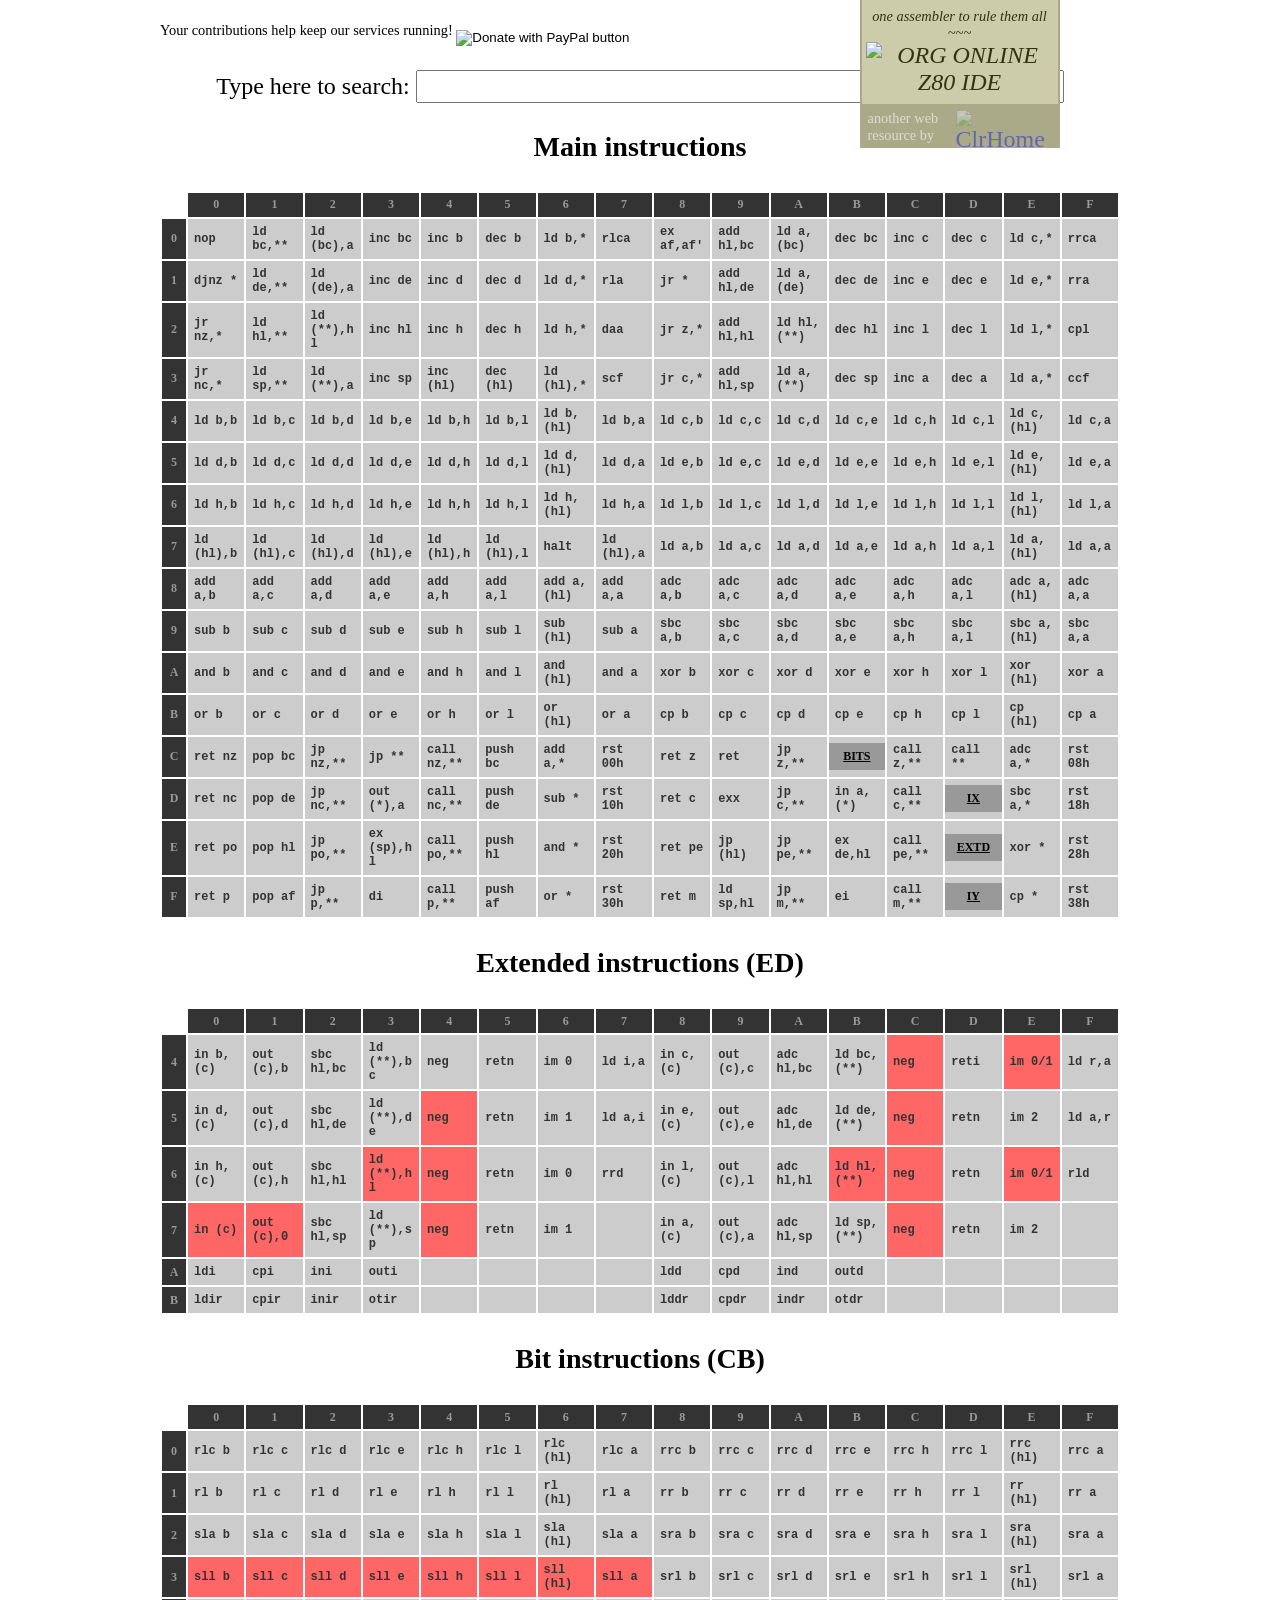
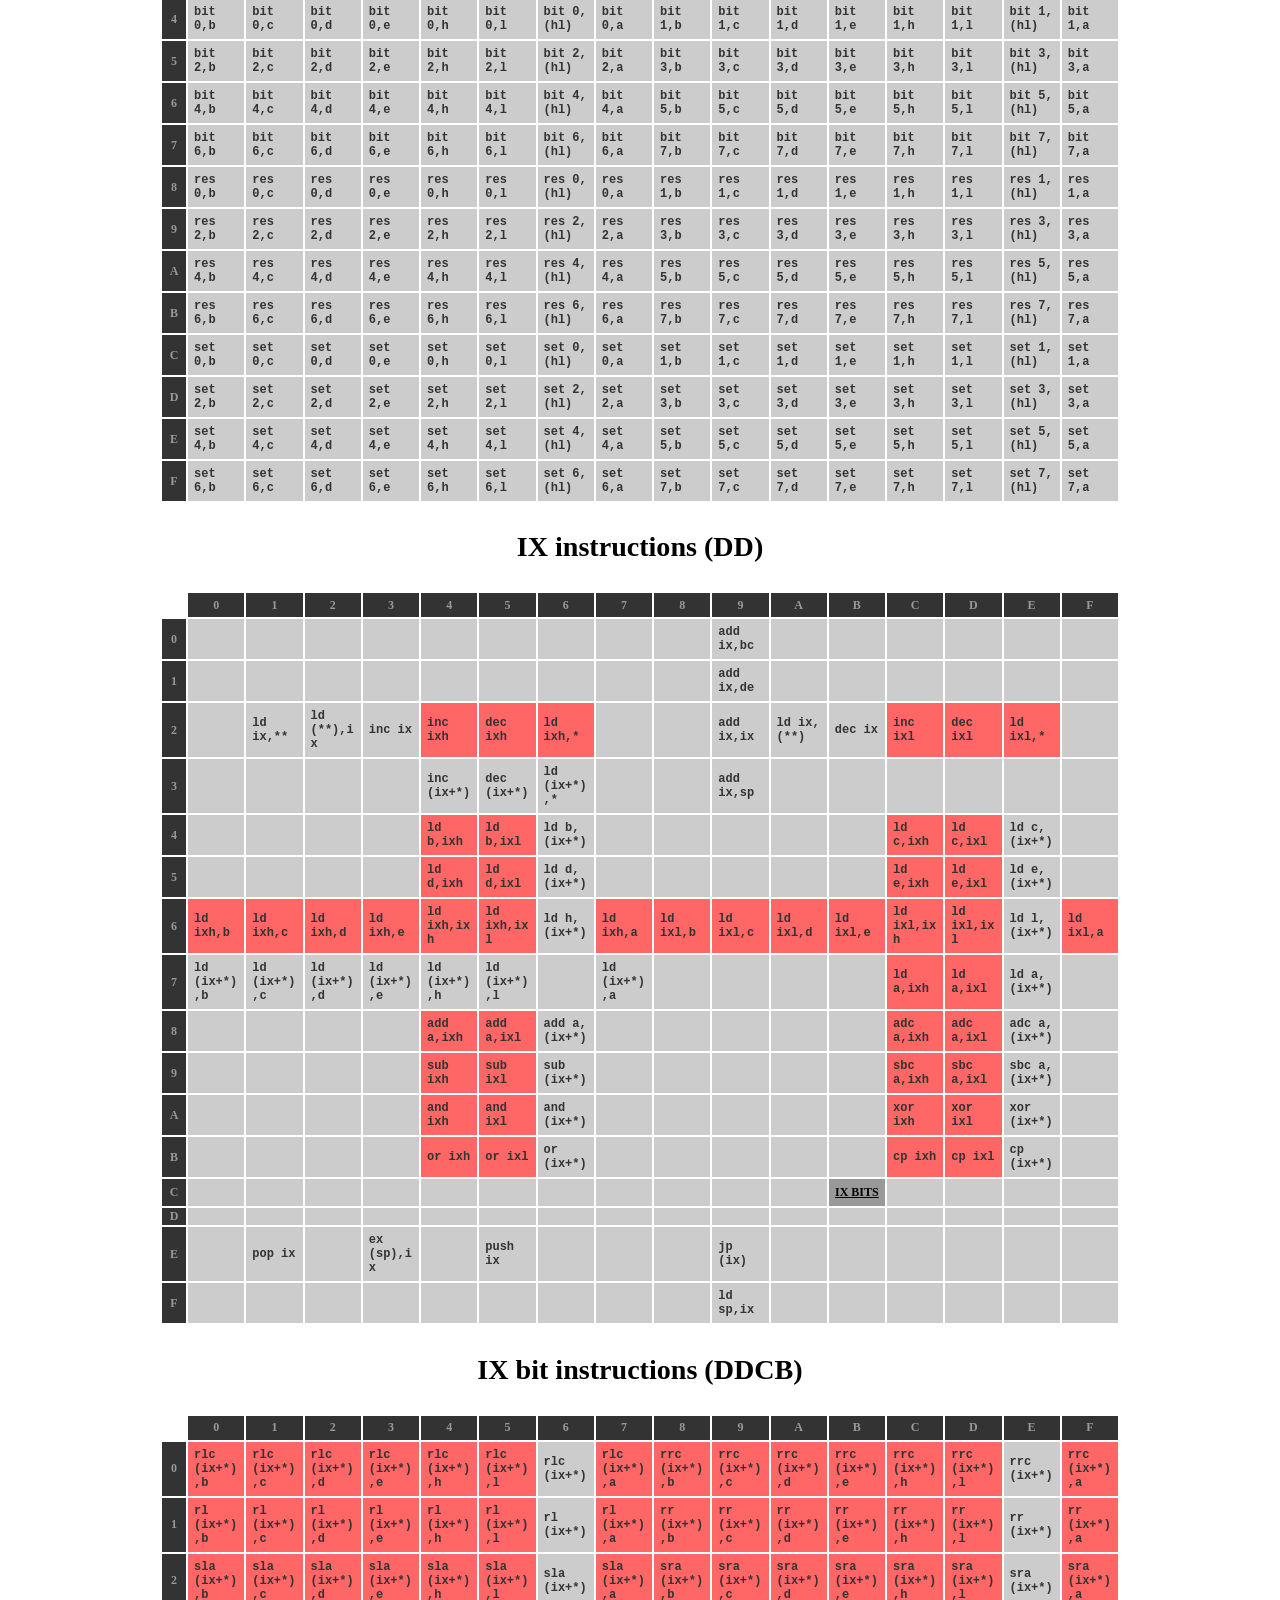
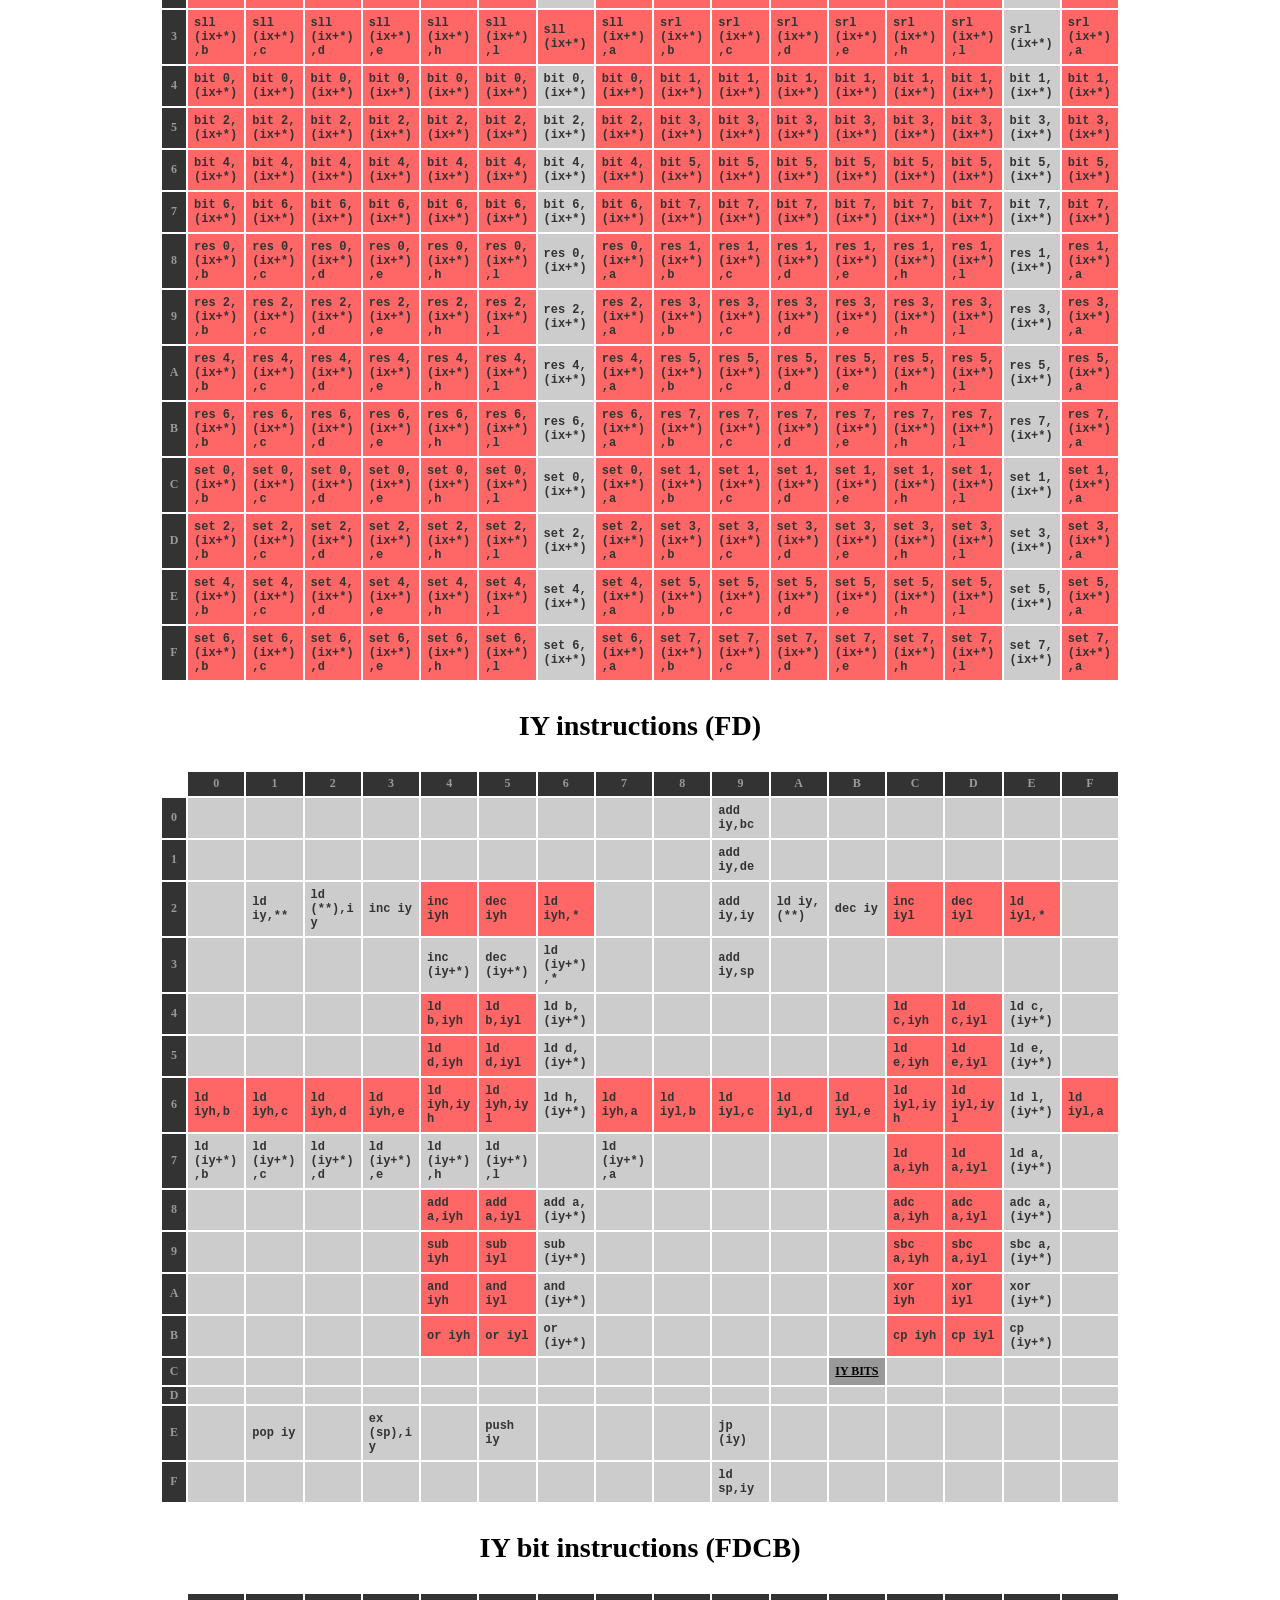
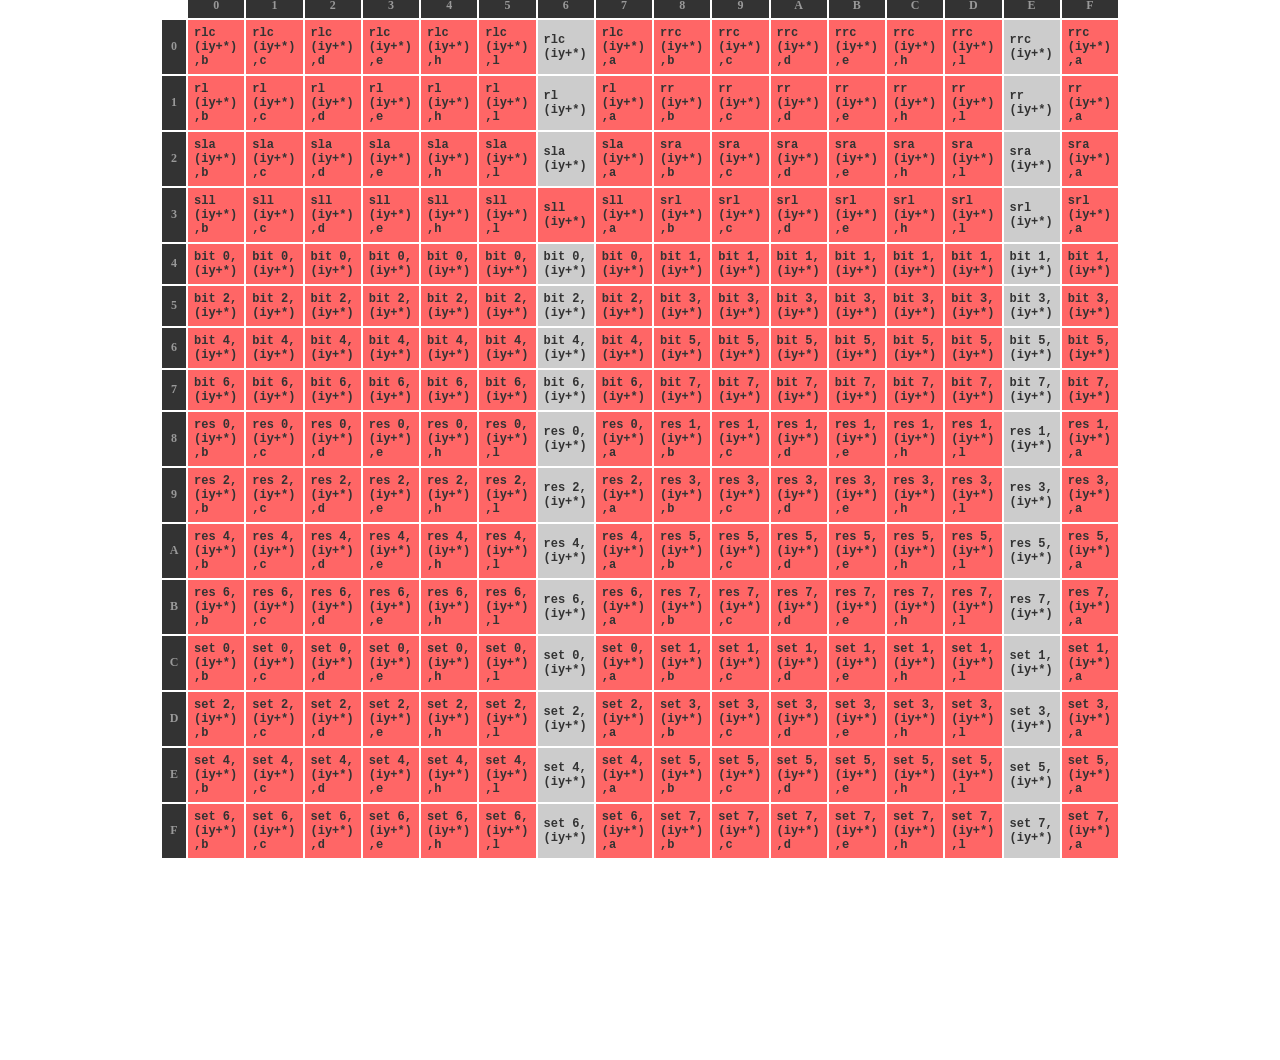
==== index.html @ 466272a8 "Add files via upload index.html для возможности онлайн-просмотра" ====
<!DOCTYPE html PUBLIC "-//W3C//DTD XHTML 1.0 Strict//EN" "http://www.w3.org/TR/xhtml1/DTD/xhtml1-strict.dtd">
<html xmlns="http://www.w3.org/1999/xhtml">
  <head>
    <title>Z80 instruction set - ClrHome</title>
    <meta http-equiv="Content-Type" content="text/html; charset=utf-8" />
    <style type="text/css">
      body > div {
        width: 960px;
        margin: 0 auto 200px auto;
        font-family: Verdana;
        font-size: 24px;
      }
      form {
        margin-top: 2em;
        font-size: 0.6em;
      }
      form span {
        display: inline-block;
        position: relative;
        top: -0.5em;
      }
      #search {
        font-size: 1em;
        font-family: Verdana;
        width: 640px;
      }
      h3, p {
        text-align: center;
      }
      table {
        table-layout: fixed;
        width: 960px;
      }
      table, .tooltip {
        font-size: 0.5em;
      }
      th {
        color: #999;
      }
      tr:first-child {
        height: 2em;
      }
      td {
        font-family: "Courier New", Courier;
        font-weight: bold;
        background-color: #ccc;
        color: #333;
        padding: 6px;
        word-wrap: break-word;
      }
      .un {
        background-color: #f66;
      }
      .ln {
        padding: 0;
      }
      .hr {
        background-color: #000;
        color: #666;
      }
      th, .bk {
        background-color: #333;
      }
      .hd, td:hover, td a {
        background-color: #999;
        color: #000;
      }
      td:first-child {
        width: 1em;
        background-color: transparent;
      }
      td a {
        display: block;
        padding: 6px;
        font-family: Verdana;
        text-align: center;
      }
      td a:hover, .tooltip {
        background-color: #fff;
        text-decoration: none;
      }
      .tooltip {
        position: absolute;
        width: 160px;
        border: 3px solid #000;
        padding: 6px;
      }
      #banner {
        position: fixed;
        top: 0;
        right: 50%;
        z-index: 9;
        width: 200px;
        margin-right: -420px;
        font-family: 'Times New Roman', Times, serif;
      }
      #banner > a {
        display: block;
        border: 2px solid #aa8;
        border-top: 0;
        padding: 8px 4px;
        background: #cca;
        color: #331;
        text-decoration: none;
        text-align: center;
        font-style: italic;
        -webkit-transition: background-color 200ms;
        -o-transition: background-color 200ms;
        -ms-transition: background-color 200ms;
        -moz-transition: background-color 200ms;
        transition: background-color 200ms;
      }
      #banner > a:hover {
        background: #eec;
      }
      #banner span {
        display: block;
        font-size: 0.6em;
      }
      #banner img {
        display: block;
        width: 100%;
        border: 0;
      }
      #banner cite {
        display: block;
        padding: 4px 8px;
        background: #aa8;
        color: #ddc;
        font-style: normal;
      }
      #banner cite img {
        float: right;
        width: 96px;
        opacity: 0.4;
        -ms-filter: 'progid:DXImageTransform.Microsoft.Alpha(Opacity=40)';
        filter: alpha(opacity=40);
        -webkit-transition: opacity 200ms;
        -o-transition: opacity 200ms;
        -ms-transition: opacity 200ms;
        -moz-transition: opacity 200ms;
        transition: opacity 200ms;
      }
      #banner cite a:hover img {
        opacity: 0.1;
        -ms-filter: 'progid:DXImageTransform.Microsoft.Alpha(Opacity=10)';
        filter: alpha(opacity=10);
      }
    </style>
    <link rel="shortcut icon" href="/favicon.ico" />
    <script type="text/javascript" src="/lib/js/jquery.js"></script>
    <script type="text/javascript" src="/lib/js/ga.js"></script>
    <script type="text/javascript">// <![CDATA[
      function rehash() {
        window.location.hash = $('#search').val();
      }

      function hashchange() {
        var hash = window.decodeURIComponent(window.location.hash).slice(1);

        if (hash != $('#search').val()) {
          $('#search').val(hash);
        }

        $('td').each(function() {
          if ($(this).text().indexOf(hash) == -1) {
            $(this).addClass('bk');
          } else {
            $(this).removeClass('bk');
          }
        });
      }

      function detip() {
        $('.tooltip').remove();
      }

      $(function() {
        var keyup = 0;

        $('th').hover(function() {
          $(this).addClass('hr');
          ($(this).index() ? $(this).parent().parent().find('td:nth-child(' + ($(this).index() + 1).toString() + ')') : $(this).siblings()).addClass('hd');
        }, function() {
          $(this).removeClass('hr');
          ($(this).index() ? $(this).parent().parent().find('td:nth-child(' + ($(this).index() + 1).toString() + ')') : $(this).siblings()).removeClass('hd');
        });

        $('#search').keyup(function(e) {
          clearTimeout(keyup);
          keyup = setTimeout(rehash, 400);
        });

        $('a').click(function() {
          $(window).scrollTop($($(this).attr('href')).position().top);
          return false;
        });

        $('td:not(:has(\'a\')):not(:first-child)').mouseover(function(e) {
          var desc = '';
          var val = $(this).attr('axis').split('|');
          var flags = ['C', 'N', 'P/V', 'H', 'Z', 'S'];

          for (i = 0; i < 6; i++) {
            desc += '<br><b>' + flags[i] + ':</b> ';

            switch (val[0].charAt(i)) {
              case '-':
                desc += 'unaffected';
                break;
              case '+':
                desc += 'affected as defined';
                break;
              case 'P':
                desc += 'detects parity';
                break;
              case 'V':
                desc += 'detects overflow';
                break;
              case '1':
                desc += 'set';
                break;
              case '0':
                desc += 'reset';
                break;
              case '*':
                desc += 'exceptional';
                break;
              default:
                desc += 'unknown';
            }
          }

          detip();
          $('<div class="tooltip"><b>Opcode:</b> ' + $(this).closest('table').attr('title') + '0123456789ABCDEF'.charAt($(this).parent().index() - 1) + '0123456789ABCDEF'.charAt($(this).index() - 1) + '<br><b>Size (bytes):</b> ' + val[1] + '<br><b>Time (clock cycles):</b> ' + val[2] + desc + '<br>' + val[3] + '</div>').css({'left': e.pageX + 10, 'top': e.pageY + 20}).appendTo('body > div');
        }).mousemove(function(e) {
          $('.tooltip').css({'left': e.pageX + 10, 'top': e.pageY + 20});
        });

        $('#banner').mouseenter(function() {
          $(this).stop().animate({top: 0});
        }).mouseleave(function() {
          $(this).stop().animate({top: -120});
        });

        $(window).keydown(function(e) {
          if (e.keyCode == 191) {
            $('#search').focus().select();
            return false;
          }
        });

        $('table').mouseout(detip);
        window.onhashchange = hashchange;
        hashchange();
      });
    // ]]></script>
  </head>
  <body>
    <div>
      <form action="https://www.paypal.com/donate" method="post" target="_top">
        <div>
          <span>Your contributions help keep our services running!</span>
          <input type="hidden" name="business" value="T3NJS3T45WMFC" />
          <input type="hidden" name="item_name" value="ClrHome" />
          <input type="hidden" name="currency_code" value="USD" />
          <input type="image" src="https://www.paypalobjects.com/en_US/i/btn/btn_donate_LG.gif" border="0" name="submit" title="PayPal - The safer, easier way to pay online!" alt="Donate with PayPal button" />
          <img alt="" border="0" src="https://www.paypal.com/en_US/i/scr/pixel.gif" width="1" height="1" />
        </div>
      </form>
      <p>Type here to search: <input type="text" id="search" /></p>
      <h3 id="table1">Main instructions</h3>
      <table title="">
        <tr>
          <td></td>
          <th>0</th>
          <th>1</th>
          <th>2</th>
          <th>3</th>
          <th>4</th>
          <th>5</th>
          <th>6</th>
          <th>7</th>
          <th>8</th>
          <th>9</th>
          <th>A</th>
          <th>B</th>
          <th>C</th>
          <th>D</th>
          <th>E</th>
          <th>F</th>
        </tr>
        <tr>
          <th>0</th>
          <td axis="------|1|4|No operation is performed.">nop</td>
          <td axis="------|3|10|Loads ** into bc.">ld bc,**</td>
          <td axis="------|1|7|Stores a into the memory location pointed to by bc.">ld (bc),a</td>
          <td axis="------|1|6|Adds one to bc.">inc bc</td>
          <td axis="-+V+++|1|4|Adds one to b.">inc b</td>
          <td axis="-+V+++|1|4|Subtracts one from b.">dec b</td>
          <td axis="------|2|7|Loads * into b.">ld b,*</td>
          <td axis="+0-0--|1|4|The contents of a are rotated left one bit position. The contents of bit 7 are copied to the carry flag and bit 0.">rlca</td>
          <td axis="------|1|4|Exchanges the 16-bit contents of af and af'.">ex af,af'</td>
          <td axis="++-+--|1|11|The value of bc is added to hl.">add hl,bc</td>
          <td axis="------|1|7|Loads the value pointed to by bc into a.">ld a,(bc)</td>
          <td axis="------|1|6|Subtracts one from bc.">dec bc</td>
          <td axis="-+V+++|1|4|Adds one to c.">inc c</td>
          <td axis="-+V+++|1|4|Subtracts one from c.">dec c</td>
          <td axis="------|2|7|Loads * into c.">ld c,*</td>
          <td axis="+0-0--|1|4|The contents of a are rotated right one bit position. The contents of bit 0 are copied to the carry flag and bit 7.">rrca</td>
        </tr>
        <tr>
          <th>1</th>
          <td axis="------|2|13/8|The b register is decremented, and if not zero, the signed value * is added to pc. The jump is measured from the start of the instruction opcode.">djnz *</td>
          <td axis="------|3|10|Loads ** into de.">ld de,**</td>
          <td axis="------|1|7|Stores a into the memory location pointed to by de.">ld (de),a</td>
          <td axis="------|1|6|Adds one to de.">inc de</td>
          <td axis="-+V+++|1|4|Adds one to d.">inc d</td>
          <td axis="-+V+++|1|4|Subtracts one from d.">dec d</td>
          <td axis="------|2|7|Loads * into d.">ld d,*</td>
          <td axis="+0-0--|1|4|The contents of a are rotated left one bit position. The contents of bit 7 are copied to the carry flag and the previous contents of the carry flag are copied to bit 0.">rla</td>
          <td axis="------|2|12|The signed value * is added to pc. The jump is measured from the start of the instruction opcode.">jr *</td>
          <td axis="++-+--|1|11|The value of de is added to hl.">add hl,de</td>
          <td axis="------|1|7|Loads the value pointed to by de into a.">ld a,(de)</td>
          <td axis="------|1|6|Subtracts one from de.">dec de</td>
          <td axis="-+V+++|1|4|Adds one to e.">inc e</td>
          <td axis="-+V+++|1|4|Subtracts one from e.">dec e</td>
          <td axis="------|2|7|Loads * into e.">ld e,*</td>
          <td axis="+0-0--|1|4|The contents of a are rotated right one bit position. The contents of bit 0 are copied to the carry flag and the previous contents of the carry flag are copied to bit 7.">rra</td>
        </tr>
        <tr>
          <th>2</th>
          <td axis="------|2|12/7|If condition cc is true, the signed value * is added to pc. The jump is measured from the start of the instruction opcode.">jr nz,*</td>
          <td axis="------|3|10|Loads ** into hl.">ld hl,**</td>
          <td axis="------|3|16|Stores hl into the memory location pointed to by **.">ld (**),hl</td>
          <td axis="------|1|6|Adds one to hl.">inc hl</td>
          <td axis="-+V+++|1|4|Adds one to h.">inc h</td>
          <td axis="-+V+++|1|4|Subtracts one from h.">dec h</td>
          <td axis="------|2|7|Loads * into h.">ld h,*</td>
          <td axis="*-P*++|1|4|Adjusts a for BCD addition and subtraction operations.">daa</td>
          <td axis="------|2|12/7|If condition cc is true, the signed value * is added to pc. The jump is measured from the start of the instruction opcode.">jr z,*</td>
          <td axis="++-+--|1|11|The value of hl is added to hl.">add hl,hl</td>
          <td axis="------|3|16|Loads the value pointed to by ** into hl.">ld hl,(**)</td>
          <td axis="------|1|6|Subtracts one from hl.">dec hl</td>
          <td axis="-+V+++|1|4|Adds one to l.">inc l</td>
          <td axis="-+V+++|1|4|Subtracts one from l.">dec l</td>
          <td axis="------|2|7|Loads * into l.">ld l,*</td>
          <td axis="-1-1--|1|4|The contents of a are inverted (one's complement).">cpl</td>
        </tr>
        <tr>
          <th>3</th>
          <td axis="------|2|12/7|If condition cc is true, the signed value * is added to pc. The jump is measured from the start of the instruction opcode.">jr nc,*</td>
          <td axis="------|3|10|Loads ** into sp.">ld sp,**</td>
          <td axis="------|3|13|Stores a into the memory location pointed to by **.">ld (**),a</td>
          <td axis="------|1|6|Adds one to sp.">inc sp</td>
          <td axis="-+V+++|1|11|Adds one to (hl).">inc (hl)</td>
          <td axis="-+V+++|1|11|Subtracts one from (hl).">dec (hl)</td>
          <td axis="------|2|10|Loads * into (hl).">ld (hl),*</td>
          <td axis="10-0--|1|4|Sets the carry flag.">scf</td>
          <td axis="------|2|12/7|If condition cc is true, the signed value * is added to pc. The jump is measured from the start of the instruction opcode.">jr c,*</td>
          <td axis="++-+--|1|11|The value of sp is added to hl.">add hl,sp</td>
          <td axis="------|3|13|Loads the value pointed to by ** into a.">ld a,(**)</td>
          <td axis="------|1|6|Subtracts one from sp.">dec sp</td>
          <td axis="-+V+++|1|4|Adds one to a.">inc a</td>
          <td axis="-+V+++|1|4|Subtracts one from a.">dec a</td>
          <td axis="------|2|7|Loads * into a.">ld a,*</td>
          <td axis="*0-*--|1|4|Inverts the carry flag.">ccf</td>
        </tr>
        <tr>
          <th>4</th>
          <td axis="------|1|4|The contents of b are loaded into b.">ld b,b</td>
          <td axis="------|1|4|The contents of c are loaded into b.">ld b,c</td>
          <td axis="------|1|4|The contents of d are loaded into b.">ld b,d</td>
          <td axis="------|1|4|The contents of e are loaded into b.">ld b,e</td>
          <td axis="------|1|4|The contents of h are loaded into b.">ld b,h</td>
          <td axis="------|1|4|The contents of l are loaded into b.">ld b,l</td>
          <td axis="------|1|7|The contents of (hl) are loaded into b.">ld b,(hl)</td>
          <td axis="------|1|4|The contents of a are loaded into b.">ld b,a</td>
          <td axis="------|1|4|The contents of b are loaded into c.">ld c,b</td>
          <td axis="------|1|4|The contents of c are loaded into c.">ld c,c</td>
          <td axis="------|1|4|The contents of d are loaded into c.">ld c,d</td>
          <td axis="------|1|4|The contents of e are loaded into c.">ld c,e</td>
          <td axis="------|1|4|The contents of h are loaded into c.">ld c,h</td>
          <td axis="------|1|4|The contents of l are loaded into c.">ld c,l</td>
          <td axis="------|1|7|The contents of (hl) are loaded into c.">ld c,(hl)</td>
          <td axis="------|1|4|The contents of a are loaded into c.">ld c,a</td>
        </tr>
        <tr>
          <th>5</th>
          <td axis="------|1|4|The contents of b are loaded into d.">ld d,b</td>
          <td axis="------|1|4|The contents of c are loaded into d.">ld d,c</td>
          <td axis="------|1|4|The contents of d are loaded into d.">ld d,d</td>
          <td axis="------|1|4|The contents of e are loaded into d.">ld d,e</td>
          <td axis="------|1|4|The contents of h are loaded into d.">ld d,h</td>
          <td axis="------|1|4|The contents of l are loaded into d.">ld d,l</td>
          <td axis="------|1|7|The contents of (hl) are loaded into d.">ld d,(hl)</td>
          <td axis="------|1|4|The contents of a are loaded into d.">ld d,a</td>
          <td axis="------|1|4|The contents of b are loaded into e.">ld e,b</td>
          <td axis="------|1|4|The contents of c are loaded into e.">ld e,c</td>
          <td axis="------|1|4|The contents of d are loaded into e.">ld e,d</td>
          <td axis="------|1|4|The contents of e are loaded into e.">ld e,e</td>
          <td axis="------|1|4|The contents of h are loaded into e.">ld e,h</td>
          <td axis="------|1|4|The contents of l are loaded into e.">ld e,l</td>
          <td axis="------|1|7|The contents of (hl) are loaded into e.">ld e,(hl)</td>
          <td axis="------|1|4|The contents of a are loaded into e.">ld e,a</td>
        </tr>
        <tr>
          <th>6</th>
          <td axis="------|1|4|The contents of b are loaded into h.">ld h,b</td>
          <td axis="------|1|4|The contents of c are loaded into h.">ld h,c</td>
          <td axis="------|1|4|The contents of d are loaded into h.">ld h,d</td>
          <td axis="------|1|4|The contents of e are loaded into h.">ld h,e</td>
          <td axis="------|1|4|The contents of h are loaded into h.">ld h,h</td>
          <td axis="------|1|4|The contents of l are loaded into h.">ld h,l</td>
          <td axis="------|1|7|The contents of (hl) are loaded into h.">ld h,(hl)</td>
          <td axis="------|1|4|The contents of a are loaded into h.">ld h,a</td>
          <td axis="------|1|4|The contents of b are loaded into l.">ld l,b</td>
          <td axis="------|1|4|The contents of c are loaded into l.">ld l,c</td>
          <td axis="------|1|4|The contents of d are loaded into l.">ld l,d</td>
          <td axis="------|1|4|The contents of e are loaded into l.">ld l,e</td>
          <td axis="------|1|4|The contents of h are loaded into l.">ld l,h</td>
          <td axis="------|1|4|The contents of l are loaded into l.">ld l,l</td>
          <td axis="------|1|7|The contents of (hl) are loaded into l.">ld l,(hl)</td>
          <td axis="------|1|4|The contents of a are loaded into l.">ld l,a</td>
        </tr>
        <tr>
          <th>7</th>
          <td axis="------|1|7|The contents of b are loaded into (hl).">ld (hl),b</td>
          <td axis="------|1|7|The contents of c are loaded into (hl).">ld (hl),c</td>
          <td axis="------|1|7|The contents of d are loaded into (hl).">ld (hl),d</td>
          <td axis="------|1|7|The contents of e are loaded into (hl).">ld (hl),e</td>
          <td axis="------|1|7|The contents of h are loaded into (hl).">ld (hl),h</td>
          <td axis="------|1|7|The contents of l are loaded into (hl).">ld (hl),l</td>
          <td axis="------|1|4|Suspends CPU operation until an interrupt or reset occurs.">halt</td>
          <td axis="------|1|7|The contents of a are loaded into (hl).">ld (hl),a</td>
          <td axis="------|1|4|The contents of b are loaded into a.">ld a,b</td>
          <td axis="------|1|4|The contents of c are loaded into a.">ld a,c</td>
          <td axis="------|1|4|The contents of d are loaded into a.">ld a,d</td>
          <td axis="------|1|4|The contents of e are loaded into a.">ld a,e</td>
          <td axis="------|1|4|The contents of h are loaded into a.">ld a,h</td>
          <td axis="------|1|4|The contents of l are loaded into a.">ld a,l</td>
          <td axis="------|1|7|The contents of (hl) are loaded into a.">ld a,(hl)</td>
          <td axis="------|1|4|The contents of a are loaded into a.">ld a,a</td>
        </tr>
        <tr>
          <th>8</th>
          <td axis="++V+++|1|4|Adds b to a.">add a,b</td>
          <td axis="++V+++|1|4|Adds c to a.">add a,c</td>
          <td axis="++V+++|1|4|Adds d to a.">add a,d</td>
          <td axis="++V+++|1|4|Adds e to a.">add a,e</td>
          <td axis="++V+++|1|4|Adds h to a.">add a,h</td>
          <td axis="++V+++|1|4|Adds l to a.">add a,l</td>
          <td axis="++V+++|1|7|Adds (hl) to a.">add a,(hl)</td>
          <td axis="++V+++|1|4|Adds a to a.">add a,a</td>
          <td axis="++V+++|1|4|Adds b and the carry flag to a.">adc a,b</td>
          <td axis="++V+++|1|4|Adds c and the carry flag to a.">adc a,c</td>
          <td axis="++V+++|1|4|Adds d and the carry flag to a.">adc a,d</td>
          <td axis="++V+++|1|4|Adds e and the carry flag to a.">adc a,e</td>
          <td axis="++V+++|1|4|Adds h and the carry flag to a.">adc a,h</td>
          <td axis="++V+++|1|4|Adds l and the carry flag to a.">adc a,l</td>
          <td axis="++V+++|1|7|Adds (hl) and the carry flag to a.">adc a,(hl)</td>
          <td axis="++V+++|1|4|Adds a and the carry flag to a.">adc a,a</td>
        </tr>
        <tr>
          <th>9</th>
          <td axis="++V+++|1|4|Subtracts b from a.">sub b</td>
          <td axis="++V+++|1|4|Subtracts c from a.">sub c</td>
          <td axis="++V+++|1|4|Subtracts d from a.">sub d</td>
          <td axis="++V+++|1|4|Subtracts e from a.">sub e</td>
          <td axis="++V+++|1|4|Subtracts h from a.">sub h</td>
          <td axis="++V+++|1|4|Subtracts l from a.">sub l</td>
          <td axis="++V+++|1|7|Subtracts (hl) from a.">sub (hl)</td>
          <td axis="++V+++|1|4|Subtracts a from a.">sub a</td>
          <td axis="++V+++|1|4|Subtracts b and the carry flag from a.">sbc a,b</td>
          <td axis="++V+++|1|4|Subtracts c and the carry flag from a.">sbc a,c</td>
          <td axis="++V+++|1|4|Subtracts d and the carry flag from a.">sbc a,d</td>
          <td axis="++V+++|1|4|Subtracts e and the carry flag from a.">sbc a,e</td>
          <td axis="++V+++|1|4|Subtracts h and the carry flag from a.">sbc a,h</td>
          <td axis="++V+++|1|4|Subtracts l and the carry flag from a.">sbc a,l</td>
          <td axis="++V+++|1|7|Subtracts (hl) and the carry flag from a.">sbc a,(hl)</td>
          <td axis="++V+++|1|4|Subtracts a and the carry flag from a.">sbc a,a</td>
        </tr>
        <tr>
          <th>A</th>
          <td axis="00P1++|1|4|Bitwise AND on a with b.">and b</td>
          <td axis="00P1++|1|4|Bitwise AND on a with c.">and c</td>
          <td axis="00P1++|1|4|Bitwise AND on a with d.">and d</td>
          <td axis="00P1++|1|4|Bitwise AND on a with e.">and e</td>
          <td axis="00P1++|1|4|Bitwise AND on a with h.">and h</td>
          <td axis="00P1++|1|4|Bitwise AND on a with l.">and l</td>
          <td axis="00P1++|1|7|Bitwise AND on a with (hl).">and (hl)</td>
          <td axis="00P1++|1|4|Bitwise AND on a with a.">and a</td>
          <td axis="00P0++|1|4|Bitwise XOR on a with b.">xor b</td>
          <td axis="00P0++|1|4|Bitwise XOR on a with c.">xor c</td>
          <td axis="00P0++|1|4|Bitwise XOR on a with d.">xor d</td>
          <td axis="00P0++|1|4|Bitwise XOR on a with e.">xor e</td>
          <td axis="00P0++|1|4|Bitwise XOR on a with h.">xor h</td>
          <td axis="00P0++|1|4|Bitwise XOR on a with l.">xor l</td>
          <td axis="00P0++|1|7|Bitwise XOR on a with (hl).">xor (hl)</td>
          <td axis="00P0++|1|4|Bitwise XOR on a with a.">xor a</td>
        </tr>
        <tr>
          <th>B</th>
          <td axis="00P0++|1|4|Bitwise OR on a with b.">or b</td>
          <td axis="00P0++|1|4|Bitwise OR on a with c.">or c</td>
          <td axis="00P0++|1|4|Bitwise OR on a with d.">or d</td>
          <td axis="00P0++|1|4|Bitwise OR on a with e.">or e</td>
          <td axis="00P0++|1|4|Bitwise OR on a with h.">or h</td>
          <td axis="00P0++|1|4|Bitwise OR on a with l.">or l</td>
          <td axis="00P0++|1|7|Bitwise OR on a with (hl).">or (hl)</td>
          <td axis="00P0++|1|4|Bitwise OR on a with a.">or a</td>
          <td axis="++V+++|1|4|Subtracts b from a and affects flags according to the result. a is not modified.">cp b</td>
          <td axis="++V+++|1|4|Subtracts c from a and affects flags according to the result. a is not modified.">cp c</td>
          <td axis="++V+++|1|4|Subtracts d from a and affects flags according to the result. a is not modified.">cp d</td>
          <td axis="++V+++|1|4|Subtracts e from a and affects flags according to the result. a is not modified.">cp e</td>
          <td axis="++V+++|1|4|Subtracts h from a and affects flags according to the result. a is not modified.">cp h</td>
          <td axis="++V+++|1|4|Subtracts l from a and affects flags according to the result. a is not modified.">cp l</td>
          <td axis="++V+++|1|7|Subtracts (hl) from a and affects flags according to the result. a is not modified.">cp (hl)</td>
          <td axis="++V+++|1|4|Subtracts a from a and affects flags according to the result. a is not modified.">cp a</td>
        </tr>
        <tr>
          <th>C</th>
          <td axis="------|1|11/5|If condition cc is true, the top stack entry is popped into pc.">ret nz</td>
          <td axis="------|1|10|The memory location pointed to by sp is stored into c and sp is incremented. The memory location pointed to by sp is stored into b and sp is incremented again.">pop bc</td>
          <td axis="------|3|10|If condition cc is true, ** is copied to pc.">jp nz,**</td>
          <td axis="------|3|10|** is copied to pc.">jp **</td>
          <td axis="------|3|17/10|If condition cc is true, the current pc value plus three is pushed onto the stack, then is loaded with **.">call nz,**</td>
          <td axis="------|1|11|sp is decremented and b is stored into the memory location pointed to by sp. sp is decremented again and c is stored into the memory location pointed to by sp.">push bc</td>
          <td axis="++V+++|2|7|Adds * to a.">add a,*</td>
          <td axis="------|1|11|The current pc value plus one is pushed onto the stack, then is loaded with 00h.">rst 00h</td>
          <td axis="------|1|11/5|If condition cc is true, the top stack entry is popped into pc.">ret z</td>
          <td axis="------|1|10|The top stack entry is popped into pc.">ret</td>
          <td axis="------|3|10|If condition cc is true, ** is copied to pc.">jp z,**</td>
          <td class="ln">
            <a href="#table3">BITS</a>
          </td>
          <td axis="------|3|17/10|If condition cc is true, the current pc value plus three is pushed onto the stack, then is loaded with **.">call z,**</td>
          <td axis="------|3|17|The current pc value plus three is pushed onto the stack, then is loaded with **.">call **</td>
          <td axis="++V+++|2|7|Adds * and the carry flag to a.">adc a,*</td>
          <td axis="------|1|11|The current pc value plus one is pushed onto the stack, then is loaded with 08h.">rst 08h</td>
        </tr>
        <tr>
          <th>D</th>
          <td axis="------|1|11/5|If condition cc is true, the top stack entry is popped into pc.">ret nc</td>
          <td axis="------|1|10|The memory location pointed to by sp is stored into e and sp is incremented. The memory location pointed to by sp is stored into d and sp is incremented again.">pop de</td>
          <td axis="------|3|10|If condition cc is true, ** is copied to pc.">jp nc,**</td>
          <td axis="------|2|11|The value of a is written to port *.">out (*),a</td>
          <td axis="------|3|17/10|If condition cc is true, the current pc value plus three is pushed onto the stack, then is loaded with **.">call nc,**</td>
          <td axis="------|1|11|sp is decremented and d is stored into the memory location pointed to by sp. sp is decremented again and e is stored into the memory location pointed to by sp.">push de</td>
          <td axis="++V+++|2|7|Subtracts * from a.">sub *</td>
          <td axis="------|1|11|The current pc value plus one is pushed onto the stack, then is loaded with 10h.">rst 10h</td>
          <td axis="------|1|11/5|If condition cc is true, the top stack entry is popped into pc.">ret c</td>
          <td axis="------|1|4|Exchanges the 16-bit contents of bc, de, and hl with bc', de', and hl'.">exx</td>
          <td axis="------|3|10|If condition cc is true, ** is copied to pc.">jp c,**</td>
          <td axis="------|2|11|A byte from port * is written to a.">in a,(*)</td>
          <td axis="------|3|17/10|If condition cc is true, the current pc value plus three is pushed onto the stack, then is loaded with **.">call c,**</td>
          <td class="ln">
            <a href="#table4">IX</a>
          </td>
          <td axis="++V+++|2|7|Subtracts * and the carry flag from a.">sbc a,*</td>
          <td axis="------|1|11|The current pc value plus one is pushed onto the stack, then is loaded with 18h.">rst 18h</td>
        </tr>
        <tr>
          <th>E</th>
          <td axis="------|1|11/5|If condition cc is true, the top stack entry is popped into pc.">ret po</td>
          <td axis="------|1|10|The memory location pointed to by sp is stored into l and sp is incremented. The memory location pointed to by sp is stored into h and sp is incremented again.">pop hl</td>
          <td axis="------|3|10|If condition cc is true, ** is copied to pc.">jp po,**</td>
          <td axis="------|1|19|Exchanges (sp) with l, and (sp+1) with h.">ex (sp),hl</td>
          <td axis="------|3|17/10|If condition cc is true, the current pc value plus three is pushed onto the stack, then is loaded with **.">call po,**</td>
          <td axis="------|1|11|sp is decremented and h is stored into the memory location pointed to by sp. sp is decremented again and l is stored into the memory location pointed to by sp.">push hl</td>
          <td axis="00P1++|2|7|Bitwise AND on a with *.">and *</td>
          <td axis="------|1|11|The current pc value plus one is pushed onto the stack, then is loaded with 20h.">rst 20h</td>
          <td axis="------|1|11/5|If condition cc is true, the top stack entry is popped into pc.">ret pe</td>
          <td axis="------|1|4|Loads the value of hl into pc.">jp (hl)</td>
          <td axis="------|3|10|If condition cc is true, ** is copied to pc.">jp pe,**</td>
          <td axis="------|1|4|Exchanges the 16-bit contents of de and hl.">ex de,hl</td>
          <td axis="------|3|17/10|If condition cc is true, the current pc value plus three is pushed onto the stack, then is loaded with **.">call pe,**</td>
          <td class="ln">
            <a href="#table2">EXTD</a>
          </td>
          <td axis="00P0++|2|7|Bitwise XOR on a with *.">xor *</td>
          <td axis="------|1|11|The current pc value plus one is pushed onto the stack, then is loaded with 28h.">rst 28h</td>
        </tr>
        <tr>
          <th>F</th>
          <td axis="------|1|11/5|If condition cc is true, the top stack entry is popped into pc.">ret p</td>
          <td axis="------|1|10|The memory location pointed to by sp is stored into f and sp is incremented. The memory location pointed to by sp is stored into a and sp is incremented again.">pop af</td>
          <td axis="------|3|10|If condition cc is true, ** is copied to pc.">jp p,**</td>
          <td axis="------|1|4|Resets both interrupt flip-flops, thus prenting maskable interrupts from triggering.">di</td>
          <td axis="------|3|17/10|If condition cc is true, the current pc value plus three is pushed onto the stack, then is loaded with **.">call p,**</td>
          <td axis="------|1|11|sp is decremented and a is stored into the memory location pointed to by sp. sp is decremented again and f is stored into the memory location pointed to by sp.">push af</td>
          <td axis="00P0++|2|7|Bitwise OR on a with *.">or *</td>
          <td axis="------|1|11|The current pc value plus one is pushed onto the stack, then is loaded with 30h.">rst 30h</td>
          <td axis="------|1|11/5|If condition cc is true, the top stack entry is popped into pc.">ret m</td>
          <td axis="------|1|6|Loads the value of hl into sp.">ld sp,hl</td>
          <td axis="------|3|10|If condition cc is true, ** is copied to pc.">jp m,**</td>
          <td axis="------|1|4|Sets both interrupt flip-flops, thus allowing maskable interrupts to occur. An interrupt will not occur until after the immediatedly following instruction.">ei</td>
          <td axis="------|3|17/10|If condition cc is true, the current pc value plus three is pushed onto the stack, then is loaded with **.">call m,**</td>
          <td class="ln">
            <a href="#table6">IY</a>
          </td>
          <td axis="++V+++|2|7|Subtracts * from a and affects flags according to the result. a is not modified.">cp *</td>
          <td axis="------|1|11|The current pc value plus one is pushed onto the stack, then is loaded with 38h.">rst 38h</td>
        </tr>
      </table>
      <h3 id="table2">Extended instructions (ED)</h3>
      <table title="ED">
        <tr>
          <td></td>
          <th>0</th>
          <th>1</th>
          <th>2</th>
          <th>3</th>
          <th>4</th>
          <th>5</th>
          <th>6</th>
          <th>7</th>
          <th>8</th>
          <th>9</th>
          <th>A</th>
          <th>B</th>
          <th>C</th>
          <th>D</th>
          <th>E</th>
          <th>F</th>
        </tr>
        <tr style="display: none;">
          <td></td>
        </tr>
        <tr style="display: none;">
          <td></td>
        </tr>
        <tr style="display: none;">
          <td></td>
        </tr>
        <tr style="display: none;">
          <td></td>
        </tr>
        <tr>
          <th>4</th>
          <td axis="-0P0++|2|12|A byte from port c is written to b.">in b,(c)</td>
          <td axis="------|2|12|The value of b is written to port c.">out (c),b</td>
          <td axis="++V+++|2|15|Subtracts bc and the carry flag from hl.">sbc hl,bc</td>
          <td axis="------|4|20|Stores bc into the memory location pointed to by **.">ld (**),bc</td>
          <td axis="++V+++|2|8|The contents of a are negated (two's complement). Operation is the same as subtracting a from zero.">neg</td>
          <td axis="------|2|14|Used at the end of a non-maskable interrupt service routine (located at $0066) to pop the top stack entry into PC. The value of IFF2 is copied to IFF1 so that maskable interrupts are allowed to continue as before. NMIs are not enabled on the TI.">retn</td>
          <td axis="------|2|8|Sets interrupt mode 0.">im 0</td>
          <td axis="------|2|9|Stores the value of a into register i or r.">ld i,a</td>
          <td axis="-0P0++|2|12|A byte from port c is written to c.">in c,(c)</td>
          <td axis="------|2|12|The value of c is written to port c.">out (c),c</td>
          <td axis="++V+++|2|15|Adds bc and the carry flag to hl.">adc hl,bc</td>
          <td axis="------|4|20|Loads the value pointed to by ** into bc.">ld bc,(**)</td>
          <td class="un" axis="++V+++|2|8|The contents of a are negated (two's complement). Operation is the same as subtracting a from zero.">neg</td>
          <td axis="------|2|14|Used at the end of a maskable interrupt service routine. The top stack entry is popped into pc, and signals an I/O device that the interrupt has finished, allowing nested interrupts (not a consideration on the TI).">reti</td>
          <td class="un" axis="------|2|8|Sets undefined interrupt mode 0/1.">im 0/1</td>
          <td axis="------|2|9|Stores the value of a into register i or r.">ld r,a</td>
        </tr>
        <tr>
          <th>5</th>
          <td axis="-0P0++|2|12|A byte from port c is written to d.">in d,(c)</td>
          <td axis="------|2|12|The value of d is written to port c.">out (c),d</td>
          <td axis="++V+++|2|15|Subtracts de and the carry flag from hl.">sbc hl,de</td>
          <td axis="------|4|20|Stores de into the memory location pointed to by **.">ld (**),de</td>
          <td class="un" axis="++V+++|2|8|The contents of a are negated (two's complement). Operation is the same as subtracting a from zero.">neg</td>
          <td axis="------|2|14|Used at the end of a non-maskable interrupt service routine (located at $0066) to pop the top stack entry into PC. The value of IFF2 is copied to IFF1 so that maskable interrupts are allowed to continue as before. NMIs are not enabled on the TI.">retn</td>
          <td axis="------|2|8|Sets interrupt mode 1.">im 1</td>
          <td axis="-0*0++|2|9|Stores the value of register i or r into a.">ld a,i</td>
          <td axis="-0P0++|2|12|A byte from port c is written to e.">in e,(c)</td>
          <td axis="------|2|12|The value of e is written to port c.">out (c),e</td>
          <td axis="++V+++|2|15|Adds de and the carry flag to hl.">adc hl,de</td>
          <td axis="------|4|20|Loads the value pointed to by ** into de.">ld de,(**)</td>
          <td class="un" axis="++V+++|2|8|The contents of a are negated (two's complement). Operation is the same as subtracting a from zero.">neg</td>
          <td axis="------|2|14|Used at the end of a non-maskable interrupt service routine (located at $0066) to pop the top stack entry into PC. The value of IFF2 is copied to IFF1 so that maskable interrupts are allowed to continue as before. NMIs are not enabled on the TI.">retn</td>
          <td axis="------|2|8|Sets interrupt mode 2.">im 2</td>
          <td axis="-0*0++|2|9|Stores the value of register i or r into a.">ld a,r</td>
        </tr>
        <tr>
          <th>6</th>
          <td axis="-0P0++|2|12|A byte from port c is written to h.">in h,(c)</td>
          <td axis="------|2|12|The value of h is written to port c.">out (c),h</td>
          <td axis="++V+++|2|15|Subtracts hl and the carry flag from hl.">sbc hl,hl</td>
          <td class="un" axis="------|4|20|Stores hl into the memory location pointed to by **.">ld (**),hl</td>
          <td class="un" axis="++V+++|2|8|The contents of a are negated (two's complement). Operation is the same as subtracting a from zero.">neg</td>
          <td axis="------|2|14|Used at the end of a non-maskable interrupt service routine (located at $0066) to pop the top stack entry into PC. The value of IFF2 is copied to IFF1 so that maskable interrupts are allowed to continue as before. NMIs are not enabled on the TI.">retn</td>
          <td axis="------|2|8|Sets interrupt mode 0.">im 0</td>
          <td axis="-0P0++|2|18|The contents of the low-order nibble of (hl) are copied to the low-order nibble of a. The previous contents are copied to the high-order nibble of (hl). The previous contents are copied to the low-order nibble of (hl).">rrd</td>
          <td axis="-0P0++|2|12|A byte from port c is written to l.">in l,(c)</td>
          <td axis="------|2|12|The value of l is written to port c.">out (c),l</td>
          <td axis="++V+++|2|15|Adds hl and the carry flag to hl.">adc hl,hl</td>
          <td class="un" axis="------|4|20|Loads the value pointed to by ** into hl.">ld hl,(**)</td>
          <td class="un" axis="++V+++|2|8|The contents of a are negated (two's complement). Operation is the same as subtracting a from zero.">neg</td>
          <td axis="------|2|14|Used at the end of a non-maskable interrupt service routine (located at $0066) to pop the top stack entry into PC. The value of IFF2 is copied to IFF1 so that maskable interrupts are allowed to continue as before. NMIs are not enabled on the TI.">retn</td>
          <td class="un" axis="------|2|8|Sets undefined interrupt mode 0/1.">im 0/1</td>
          <td axis="-0P0++|2|18|The contents of the low-order nibble of (hl) are copied to the high-order nibble of (hl). The previous contents are copied to the low-order nibble of a. The previous contents are copied to the low-order nibble of (hl).">rld</td>
        </tr>
        <tr>
          <th>7</th>
          <td class="un" axis="-0P0++|2|12|Inputs a byte from port c and affects flags only.">in (c)</td>
          <td class="un" axis="------|2|12|Outputs a zero to port c.">out (c),0</td>
          <td axis="++V+++|2|15|Subtracts sp and the carry flag from hl.">sbc hl,sp</td>
          <td axis="------|4|20|Stores sp into the memory location pointed to by **.">ld (**),sp</td>
          <td class="un" axis="++V+++|2|8|The contents of a are negated (two's complement). Operation is the same as subtracting a from zero.">neg</td>
          <td axis="------|2|14|Used at the end of a non-maskable interrupt service routine (located at $0066) to pop the top stack entry into PC. The value of IFF2 is copied to IFF1 so that maskable interrupts are allowed to continue as before. NMIs are not enabled on the TI.">retn</td>
          <td axis="------|2|8|Sets interrupt mode 1.">im 1</td>
          <td></td>
          <td axis="-0P0++|2|12|A byte from port c is written to a.">in a,(c)</td>
          <td axis="------|2|12|The value of a is written to port c.">out (c),a</td>
          <td axis="++V+++|2|15|Adds sp and the carry flag to hl.">adc hl,sp</td>
          <td axis="------|4|20|Loads the value pointed to by ** into sp.">ld sp,(**)</td>
          <td class="un" axis="++V+++|2|8|The contents of a are negated (two's complement). Operation is the same as subtracting a from zero.">neg</td>
          <td axis="------|2|14|Used at the end of a non-maskable interrupt service routine (located at $0066) to pop the top stack entry into PC. The value of IFF2 is copied to IFF1 so that maskable interrupts are allowed to continue as before. NMIs are not enabled on the TI.">retn</td>
          <td axis="------|2|8|Sets interrupt mode 2.">im 2</td>
          <td></td>
        </tr>
        <tr style="display: none;">
          <td></td>
        </tr>
        <tr style="display: none;">
          <td></td>
        </tr>
        <tr>
          <th>A</th>
          <td axis="-0*0--|2|16|Transfers a byte of data from the memory location pointed to by hl to the memory location pointed to by de. Then hl and de are incremented and bc is decremented.">ldi</td>
          <td axis="-1*+++|2|16|Compares the value of the memory location pointed to by hl with a. Then hl is incremented and bc is decremented.">cpi</td>
          <td axis="-1  * |2|16|A byte from port c is written to the memory location pointed to by hl. Then hl is incremented and b is decremented.">ini</td>
          <td axis="-1  * |2|16|A byte from the memory location pointed to by hl is written to port c. Then hl is incremented and b is decremented.">outi</td>
          <td></td>
          <td></td>
          <td></td>
          <td></td>
          <td axis="-0*0--|2|16|Transfers a byte of data from the memory location pointed to by hl to the memory location pointed to by de. Then hl, de, and bc are decremented.">ldd</td>
          <td axis="-1*+++|2|16|Compares the value of the memory location pointed to by hl with a. Then hl and bc are decremented.">cpd</td>
          <td axis="-1  * |2|16|A byte from port c is written to the memory location pointed to by hl. Then hl and b are decremented.">ind</td>
          <td axis="-1  * |2|16|A byte from the memory location pointed to by hl is written to port c. Then hl and b are decremented.">outd</td>
          <td></td>
          <td></td>
          <td></td>
          <td></td>
        </tr>
        <tr>
          <th>B</th>
          <td axis="-000--|2|21/16|Transfers a byte of data from the memory location pointed to by hl to the memory location pointed to by de. Then hl and de are incremented and bc is decremented. If bc is not zero, this operation is repeated. Interrupts can trigger while this instruction is processing.">ldir</td>
          <td axis="-10+++|2|21/16|Compares the value of the memory location pointed to by hl with a. Then hl is incremented and bc is decremented. If bc is not zero and z is not set, this operation is repeated. Interrupts can trigger while this instruction is processing.">cpir</td>
          <td axis="-1  1 |2|21/16|A byte from port c is written to the memory location pointed to by hl. Then hl is incremented and b is decremented. If b is not zero, this operation is repeated. Interrupts can trigger while this instruction is processing.">inir</td>
          <td axis="-1  1 |2|21/16|A byte from the memory location pointed to by hl is written to port c. Then hl is incremented and b is decremented. If b is not zero, this operation is repeated. Interrupts can trigger while this instruction is processing.">otir</td>
          <td></td>
          <td></td>
          <td></td>
          <td></td>
          <td axis="-000--|2|21/16|Transfers a byte of data from the memory location pointed to by hl to the memory location pointed to by de. Then hl, de, and bc are decremented. If bc is not zero, this operation is repeated. Interrupts can trigger while this instruction is processing.">lddr</td>
          <td axis="-10+++|2|21/16|Compares the value of the memory location pointed to by hl with a. Then hl and bc are decremented. If bc is not zero and z is not set, this operation is repeated. Interrupts can trigger while this instruction is processing.">cpdr</td>
          <td axis="-1  1 |2|21/16|A byte from port c is written to the memory location pointed to by hl. Then hl and b are decremented. If b is not zero, this operation is repeated. Interrupts can trigger while this instruction is processing.">indr</td>
          <td axis="-1  1 |2|21/16|A byte from the memory location pointed to by hl is written to port c. Then hl and b are decremented. If b is not zero, this operation is repeated. Interrupts can trigger while this instruction is processing.">otdr</td>
          <td></td>
          <td></td>
          <td></td>
          <td></td>
        </tr>
      </table>
      <h3 id="table3">Bit instructions (CB)</h3>
      <table title="CB">
        <tr>
          <td></td>
          <th>0</th>
          <th>1</th>
          <th>2</th>
          <th>3</th>
          <th>4</th>
          <th>5</th>
          <th>6</th>
          <th>7</th>
          <th>8</th>
          <th>9</th>
          <th>A</th>
          <th>B</th>
          <th>C</th>
          <th>D</th>
          <th>E</th>
          <th>F</th>
        </tr>
        <tr>
          <th>0</th>
          <td axis="+0P0++|2|8|The contents of b are rotated left one bit position. The contents of bit 7 are copied to the carry flag and bit 0.">rlc b</td>
          <td axis="+0P0++|2|8|The contents of c are rotated left one bit position. The contents of bit 7 are copied to the carry flag and bit 0.">rlc c</td>
          <td axis="+0P0++|2|8|The contents of d are rotated left one bit position. The contents of bit 7 are copied to the carry flag and bit 0.">rlc d</td>
          <td axis="+0P0++|2|8|The contents of e are rotated left one bit position. The contents of bit 7 are copied to the carry flag and bit 0.">rlc e</td>
          <td axis="+0P0++|2|8|The contents of h are rotated left one bit position. The contents of bit 7 are copied to the carry flag and bit 0.">rlc h</td>
          <td axis="+0P0++|2|8|The contents of l are rotated left one bit position. The contents of bit 7 are copied to the carry flag and bit 0.">rlc l</td>
          <td axis="+0P0++|2|15|The contents of (hl) are rotated left one bit position. The contents of bit 7 are copied to the carry flag and bit 0.">rlc (hl)</td>
          <td axis="+0P0++|2|8|The contents of a are rotated left one bit position. The contents of bit 7 are copied to the carry flag and bit 0.">rlc a</td>
          <td axis="+0P0++|2|8|The contents of b are rotated right one bit position. The contents of bit 0 are copied to the carry flag and bit 7.">rrc b</td>
          <td axis="+0P0++|2|8|The contents of c are rotated right one bit position. The contents of bit 0 are copied to the carry flag and bit 7.">rrc c</td>
          <td axis="+0P0++|2|8|The contents of d are rotated right one bit position. The contents of bit 0 are copied to the carry flag and bit 7.">rrc d</td>
          <td axis="+0P0++|2|8|The contents of e are rotated right one bit position. The contents of bit 0 are copied to the carry flag and bit 7.">rrc e</td>
          <td axis="+0P0++|2|8|The contents of h are rotated right one bit position. The contents of bit 0 are copied to the carry flag and bit 7.">rrc h</td>
          <td axis="+0P0++|2|8|The contents of l are rotated right one bit position. The contents of bit 0 are copied to the carry flag and bit 7.">rrc l</td>
          <td axis="+0P0++|2|15|The contents of (hl) are rotated right one bit position. The contents of bit 0 are copied to the carry flag and bit 7.">rrc (hl)</td>
          <td axis="+0P0++|2|8|The contents of a are rotated right one bit position. The contents of bit 0 are copied to the carry flag and bit 7.">rrc a</td>
        </tr>
        <tr>
          <th>1</th>
          <td axis="+0P0++|2|8|The contents of b are rotated left one bit position. The contents of bit 7 are copied to the carry flag and the previous contents of the carry flag are copied to bit 0.">rl b</td>
          <td axis="+0P0++|2|8|The contents of c are rotated left one bit position. The contents of bit 7 are copied to the carry flag and the previous contents of the carry flag are copied to bit 0.">rl c</td>
          <td axis="+0P0++|2|8|The contents of d are rotated left one bit position. The contents of bit 7 are copied to the carry flag and the previous contents of the carry flag are copied to bit 0.">rl d</td>
          <td axis="+0P0++|2|8|The contents of e are rotated left one bit position. The contents of bit 7 are copied to the carry flag and the previous contents of the carry flag are copied to bit 0.">rl e</td>
          <td axis="+0P0++|2|8|The contents of h are rotated left one bit position. The contents of bit 7 are copied to the carry flag and the previous contents of the carry flag are copied to bit 0.">rl h</td>
          <td axis="+0P0++|2|8|The contents of l are rotated left one bit position. The contents of bit 7 are copied to the carry flag and the previous contents of the carry flag are copied to bit 0.">rl l</td>
          <td axis="+0P0++|2|15|The contents of (hl) are rotated left one bit position. The contents of bit 7 are copied to the carry flag and the previous contents of the carry flag are copied to bit 0.">rl (hl)</td>
          <td axis="+0P0++|2|8|The contents of a are rotated left one bit position. The contents of bit 7 are copied to the carry flag and the previous contents of the carry flag are copied to bit 0.">rl a</td>
          <td axis="+0P0++|2|8|The contents of b are rotated right one bit position. The contents of bit 0 are copied to the carry flag and the previous contents of the carry flag are copied to bit 7.">rr b</td>
          <td axis="+0P0++|2|8|The contents of c are rotated right one bit position. The contents of bit 0 are copied to the carry flag and the previous contents of the carry flag are copied to bit 7.">rr c</td>
          <td axis="+0P0++|2|8|The contents of d are rotated right one bit position. The contents of bit 0 are copied to the carry flag and the previous contents of the carry flag are copied to bit 7.">rr d</td>
          <td axis="+0P0++|2|8|The contents of e are rotated right one bit position. The contents of bit 0 are copied to the carry flag and the previous contents of the carry flag are copied to bit 7.">rr e</td>
          <td axis="+0P0++|2|8|The contents of h are rotated right one bit position. The contents of bit 0 are copied to the carry flag and the previous contents of the carry flag are copied to bit 7.">rr h</td>
          <td axis="+0P0++|2|8|The contents of l are rotated right one bit position. The contents of bit 0 are copied to the carry flag and the previous contents of the carry flag are copied to bit 7.">rr l</td>
          <td axis="+0P0++|2|15|The contents of (hl) are rotated right one bit position. The contents of bit 0 are copied to the carry flag and the previous contents of the carry flag are copied to bit 7.">rr (hl)</td>
          <td axis="+0P0++|2|8|The contents of a are rotated right one bit position. The contents of bit 0 are copied to the carry flag and the previous contents of the carry flag are copied to bit 7.">rr a</td>
        </tr>
        <tr>
          <th>2</th>
          <td axis="+0P0++|2|8|The contents of b are shifted left one bit position. The contents of bit 7 are copied to the carry flag and a zero is put into bit 0.">sla b</td>
          <td axis="+0P0++|2|8|The contents of c are shifted left one bit position. The contents of bit 7 are copied to the carry flag and a zero is put into bit 0.">sla c</td>
          <td axis="+0P0++|2|8|The contents of d are shifted left one bit position. The contents of bit 7 are copied to the carry flag and a zero is put into bit 0.">sla d</td>
          <td axis="+0P0++|2|8|The contents of e are shifted left one bit position. The contents of bit 7 are copied to the carry flag and a zero is put into bit 0.">sla e</td>
          <td axis="+0P0++|2|8|The contents of h are shifted left one bit position. The contents of bit 7 are copied to the carry flag and a zero is put into bit 0.">sla h</td>
          <td axis="+0P0++|2|8|The contents of l are shifted left one bit position. The contents of bit 7 are copied to the carry flag and a zero is put into bit 0.">sla l</td>
          <td axis="+0P0++|2|15|The contents of (hl) are shifted left one bit position. The contents of bit 7 are copied to the carry flag and a zero is put into bit 0.">sla (hl)</td>
          <td axis="+0P0++|2|8|The contents of a are shifted left one bit position. The contents of bit 7 are copied to the carry flag and a zero is put into bit 0.">sla a</td>
          <td axis="+0P0++|2|8|The contents of b are shifted right one bit position. The contents of bit 0 are copied to the carry flag and the previous contents of bit 7 are unchanged.">sra b</td>
          <td axis="+0P0++|2|8|The contents of c are shifted right one bit position. The contents of bit 0 are copied to the carry flag and the previous contents of bit 7 are unchanged.">sra c</td>
          <td axis="+0P0++|2|8|The contents of d are shifted right one bit position. The contents of bit 0 are copied to the carry flag and the previous contents of bit 7 are unchanged.">sra d</td>
          <td axis="+0P0++|2|8|The contents of e are shifted right one bit position. The contents of bit 0 are copied to the carry flag and the previous contents of bit 7 are unchanged.">sra e</td>
          <td axis="+0P0++|2|8|The contents of h are shifted right one bit position. The contents of bit 0 are copied to the carry flag and the previous contents of bit 7 are unchanged.">sra h</td>
          <td axis="+0P0++|2|8|The contents of l are shifted right one bit position. The contents of bit 0 are copied to the carry flag and the previous contents of bit 7 are unchanged.">sra l</td>
          <td axis="+0P0++|2|15|The contents of (hl) are shifted right one bit position. The contents of bit 0 are copied to the carry flag and the previous contents of bit 7 are unchanged.">sra (hl)</td>
          <td axis="+0P0++|2|8|The contents of a are shifted right one bit position. The contents of bit 0 are copied to the carry flag and the previous contents of bit 7 are unchanged.">sra a</td>
        </tr>
        <tr>
          <th>3</th>
          <td class="un" axis="+0P0++|2|8|The contents of b are shifted left one bit position. The contents of bit 7 are put into the carry flag and a one is put into bit 0.">sll b</td>
          <td class="un" axis="+0P0++|2|8|The contents of c are shifted left one bit position. The contents of bit 7 are put into the carry flag and a one is put into bit 0.">sll c</td>
          <td class="un" axis="+0P0++|2|8|The contents of d are shifted left one bit position. The contents of bit 7 are put into the carry flag and a one is put into bit 0.">sll d</td>
          <td class="un" axis="+0P0++|2|8|The contents of e are shifted left one bit position. The contents of bit 7 are put into the carry flag and a one is put into bit 0.">sll e</td>
          <td class="un" axis="+0P0++|2|8|The contents of h are shifted left one bit position. The contents of bit 7 are put into the carry flag and a one is put into bit 0.">sll h</td>
          <td class="un" axis="+0P0++|2|8|The contents of l are shifted left one bit position. The contents of bit 7 are put into the carry flag and a one is put into bit 0.">sll l</td>
          <td class="un" axis="+0P0++|2|15|The contents of (hl) are shifted left one bit position. The contents of bit 7 are put into the carry flag and a one is put into bit 0.">sll (hl)</td>
          <td class="un" axis="+0P0++|2|8|The contents of a are shifted left one bit position. The contents of bit 7 are put into the carry flag and a one is put into bit 0.">sll a</td>
          <td axis="+0P0++|2|8|The contents of b are shifted right one bit position. The contents of bit 0 are copied to the carry flag and a zero is put into bit 7.">srl b</td>
          <td axis="+0P0++|2|8|The contents of c are shifted right one bit position. The contents of bit 0 are copied to the carry flag and a zero is put into bit 7.">srl c</td>
          <td axis="+0P0++|2|8|The contents of d are shifted right one bit position. The contents of bit 0 are copied to the carry flag and a zero is put into bit 7.">srl d</td>
          <td axis="+0P0++|2|8|The contents of e are shifted right one bit position. The contents of bit 0 are copied to the carry flag and a zero is put into bit 7.">srl e</td>
          <td axis="+0P0++|2|8|The contents of h are shifted right one bit position. The contents of bit 0 are copied to the carry flag and a zero is put into bit 7.">srl h</td>
          <td axis="+0P0++|2|8|The contents of l are shifted right one bit position. The contents of bit 0 are copied to the carry flag and a zero is put into bit 7.">srl l</td>
          <td axis="+0P0++|2|15|The contents of (hl) are shifted right one bit position. The contents of bit 0 are copied to the carry flag and a zero is put into bit 7.">srl (hl)</td>
          <td axis="+0P0++|2|8|The contents of a are shifted right one bit position. The contents of bit 0 are copied to the carry flag and a zero is put into bit 7.">srl a</td>
        </tr>
        <tr>
          <th>4</th>
          <td axis="-0 1+ |2|8|Tests bit 0 of b.">bit 0,b</td>
          <td axis="-0 1+ |2|8|Tests bit 0 of c.">bit 0,c</td>
          <td axis="-0 1+ |2|8|Tests bit 0 of d.">bit 0,d</td>
          <td axis="-0 1+ |2|8|Tests bit 0 of e.">bit 0,e</td>
          <td axis="-0 1+ |2|8|Tests bit 0 of h.">bit 0,h</td>
          <td axis="-0 1+ |2|8|Tests bit 0 of l.">bit 0,l</td>
          <td axis="-0 1+ |2|12|Tests bit 0 of (hl).">bit 0,(hl)</td>
          <td axis="-0 1+ |2|8|Tests bit 0 of a.">bit 0,a</td>
          <td axis="-0 1+ |2|8|Tests bit 1 of b.">bit 1,b</td>
          <td axis="-0 1+ |2|8|Tests bit 1 of c.">bit 1,c</td>
          <td axis="-0 1+ |2|8|Tests bit 1 of d.">bit 1,d</td>
          <td axis="-0 1+ |2|8|Tests bit 1 of e.">bit 1,e</td>
          <td axis="-0 1+ |2|8|Tests bit 1 of h.">bit 1,h</td>
          <td axis="-0 1+ |2|8|Tests bit 1 of l.">bit 1,l</td>
          <td axis="-0 1+ |2|12|Tests bit 1 of (hl).">bit 1,(hl)</td>
          <td axis="-0 1+ |2|8|Tests bit 1 of a.">bit 1,a</td>
        </tr>
        <tr>
          <th>5</th>
          <td axis="-0 1+ |2|8|Tests bit 2 of b.">bit 2,b</td>
          <td axis="-0 1+ |2|8|Tests bit 2 of c.">bit 2,c</td>
          <td axis="-0 1+ |2|8|Tests bit 2 of d.">bit 2,d</td>
          <td axis="-0 1+ |2|8|Tests bit 2 of e.">bit 2,e</td>
          <td axis="-0 1+ |2|8|Tests bit 2 of h.">bit 2,h</td>
          <td axis="-0 1+ |2|8|Tests bit 2 of l.">bit 2,l</td>
          <td axis="-0 1+ |2|12|Tests bit 2 of (hl).">bit 2,(hl)</td>
          <td axis="-0 1+ |2|8|Tests bit 2 of a.">bit 2,a</td>
          <td axis="-0 1+ |2|8|Tests bit 3 of b.">bit 3,b</td>
          <td axis="-0 1+ |2|8|Tests bit 3 of c.">bit 3,c</td>
          <td axis="-0 1+ |2|8|Tests bit 3 of d.">bit 3,d</td>
          <td axis="-0 1+ |2|8|Tests bit 3 of e.">bit 3,e</td>
          <td axis="-0 1+ |2|8|Tests bit 3 of h.">bit 3,h</td>
          <td axis="-0 1+ |2|8|Tests bit 3 of l.">bit 3,l</td>
          <td axis="-0 1+ |2|12|Tests bit 3 of (hl).">bit 3,(hl)</td>
          <td axis="-0 1+ |2|8|Tests bit 3 of a.">bit 3,a</td>
        </tr>
        <tr>
          <th>6</th>
          <td axis="-0 1+ |2|8|Tests bit 4 of b.">bit 4,b</td>
          <td axis="-0 1+ |2|8|Tests bit 4 of c.">bit 4,c</td>
          <td axis="-0 1+ |2|8|Tests bit 4 of d.">bit 4,d</td>
          <td axis="-0 1+ |2|8|Tests bit 4 of e.">bit 4,e</td>
          <td axis="-0 1+ |2|8|Tests bit 4 of h.">bit 4,h</td>
          <td axis="-0 1+ |2|8|Tests bit 4 of l.">bit 4,l</td>
          <td axis="-0 1+ |2|12|Tests bit 4 of (hl).">bit 4,(hl)</td>
          <td axis="-0 1+ |2|8|Tests bit 4 of a.">bit 4,a</td>
          <td axis="-0 1+ |2|8|Tests bit 5 of b.">bit 5,b</td>
          <td axis="-0 1+ |2|8|Tests bit 5 of c.">bit 5,c</td>
          <td axis="-0 1+ |2|8|Tests bit 5 of d.">bit 5,d</td>
          <td axis="-0 1+ |2|8|Tests bit 5 of e.">bit 5,e</td>
          <td axis="-0 1+ |2|8|Tests bit 5 of h.">bit 5,h</td>
          <td axis="-0 1+ |2|8|Tests bit 5 of l.">bit 5,l</td>
          <td axis="-0 1+ |2|12|Tests bit 5 of (hl).">bit 5,(hl)</td>
          <td axis="-0 1+ |2|8|Tests bit 5 of a.">bit 5,a</td>
        </tr>
        <tr>
          <th>7</th>
          <td axis="-0 1+ |2|8|Tests bit 6 of b.">bit 6,b</td>
          <td axis="-0 1+ |2|8|Tests bit 6 of c.">bit 6,c</td>
          <td axis="-0 1+ |2|8|Tests bit 6 of d.">bit 6,d</td>
          <td axis="-0 1+ |2|8|Tests bit 6 of e.">bit 6,e</td>
          <td axis="-0 1+ |2|8|Tests bit 6 of h.">bit 6,h</td>
          <td axis="-0 1+ |2|8|Tests bit 6 of l.">bit 6,l</td>
          <td axis="-0 1+ |2|12|Tests bit 6 of (hl).">bit 6,(hl)</td>
          <td axis="-0 1+ |2|8|Tests bit 6 of a.">bit 6,a</td>
          <td axis="-0 1+ |2|8|Tests bit 7 of b.">bit 7,b</td>
          <td axis="-0 1+ |2|8|Tests bit 7 of c.">bit 7,c</td>
          <td axis="-0 1+ |2|8|Tests bit 7 of d.">bit 7,d</td>
          <td axis="-0 1+ |2|8|Tests bit 7 of e.">bit 7,e</td>
          <td axis="-0 1+ |2|8|Tests bit 7 of h.">bit 7,h</td>
          <td axis="-0 1+ |2|8|Tests bit 7 of l.">bit 7,l</td>
          <td axis="-0 1+ |2|12|Tests bit 7 of (hl).">bit 7,(hl)</td>
          <td axis="-0 1+ |2|8|Tests bit 7 of a.">bit 7,a</td>
        </tr>
        <tr>
          <th>8</th>
          <td axis="------|2|8|Resets bit 0 of b.">res 0,b</td>
          <td axis="------|2|8|Resets bit 0 of c.">res 0,c</td>
          <td axis="------|2|8|Resets bit 0 of d.">res 0,d</td>
          <td axis="------|2|8|Resets bit 0 of e.">res 0,e</td>
          <td axis="------|2|8|Resets bit 0 of h.">res 0,h</td>
          <td axis="------|2|8|Resets bit 0 of l.">res 0,l</td>
          <td axis="------|2|15|Resets bit 0 of (hl).">res 0,(hl)</td>
          <td axis="------|2|8|Resets bit 0 of a.">res 0,a</td>
          <td axis="------|2|8|Resets bit 1 of b.">res 1,b</td>
          <td axis="------|2|8|Resets bit 1 of c.">res 1,c</td>
          <td axis="------|2|8|Resets bit 1 of d.">res 1,d</td>
          <td axis="------|2|8|Resets bit 1 of e.">res 1,e</td>
          <td axis="------|2|8|Resets bit 1 of h.">res 1,h</td>
          <td axis="------|2|8|Resets bit 1 of l.">res 1,l</td>
          <td axis="------|2|15|Resets bit 1 of (hl).">res 1,(hl)</td>
          <td axis="------|2|8|Resets bit 1 of a.">res 1,a</td>
        </tr>
        <tr>
          <th>9</th>
          <td axis="------|2|8|Resets bit 2 of b.">res 2,b</td>
          <td axis="------|2|8|Resets bit 2 of c.">res 2,c</td>
          <td axis="------|2|8|Resets bit 2 of d.">res 2,d</td>
          <td axis="------|2|8|Resets bit 2 of e.">res 2,e</td>
          <td axis="------|2|8|Resets bit 2 of h.">res 2,h</td>
          <td axis="------|2|8|Resets bit 2 of l.">res 2,l</td>
          <td axis="------|2|15|Resets bit 2 of (hl).">res 2,(hl)</td>
          <td axis="------|2|8|Resets bit 2 of a.">res 2,a</td>
          <td axis="------|2|8|Resets bit 3 of b.">res 3,b</td>
          <td axis="------|2|8|Resets bit 3 of c.">res 3,c</td>
          <td axis="------|2|8|Resets bit 3 of d.">res 3,d</td>
          <td axis="------|2|8|Resets bit 3 of e.">res 3,e</td>
          <td axis="------|2|8|Resets bit 3 of h.">res 3,h</td>
          <td axis="------|2|8|Resets bit 3 of l.">res 3,l</td>
          <td axis="------|2|15|Resets bit 3 of (hl).">res 3,(hl)</td>
          <td axis="------|2|8|Resets bit 3 of a.">res 3,a</td>
        </tr>
        <tr>
          <th>A</th>
          <td axis="------|2|8|Resets bit 4 of b.">res 4,b</td>
          <td axis="------|2|8|Resets bit 4 of c.">res 4,c</td>
          <td axis="------|2|8|Resets bit 4 of d.">res 4,d</td>
          <td axis="------|2|8|Resets bit 4 of e.">res 4,e</td>
          <td axis="------|2|8|Resets bit 4 of h.">res 4,h</td>
          <td axis="------|2|8|Resets bit 4 of l.">res 4,l</td>
          <td axis="------|2|15|Resets bit 4 of (hl).">res 4,(hl)</td>
          <td axis="------|2|8|Resets bit 4 of a.">res 4,a</td>
          <td axis="------|2|8|Resets bit 5 of b.">res 5,b</td>
          <td axis="------|2|8|Resets bit 5 of c.">res 5,c</td>
          <td axis="------|2|8|Resets bit 5 of d.">res 5,d</td>
          <td axis="------|2|8|Resets bit 5 of e.">res 5,e</td>
          <td axis="------|2|8|Resets bit 5 of h.">res 5,h</td>
          <td axis="------|2|8|Resets bit 5 of l.">res 5,l</td>
          <td axis="------|2|15|Resets bit 5 of (hl).">res 5,(hl)</td>
          <td axis="------|2|8|Resets bit 5 of a.">res 5,a</td>
        </tr>
        <tr>
          <th>B</th>
          <td axis="------|2|8|Resets bit 6 of b.">res 6,b</td>
          <td axis="------|2|8|Resets bit 6 of c.">res 6,c</td>
          <td axis="------|2|8|Resets bit 6 of d.">res 6,d</td>
          <td axis="------|2|8|Resets bit 6 of e.">res 6,e</td>
          <td axis="------|2|8|Resets bit 6 of h.">res 6,h</td>
          <td axis="------|2|8|Resets bit 6 of l.">res 6,l</td>
          <td axis="------|2|15|Resets bit 6 of (hl).">res 6,(hl)</td>
          <td axis="------|2|8|Resets bit 6 of a.">res 6,a</td>
          <td axis="------|2|8|Resets bit 7 of b.">res 7,b</td>
          <td axis="------|2|8|Resets bit 7 of c.">res 7,c</td>
          <td axis="------|2|8|Resets bit 7 of d.">res 7,d</td>
          <td axis="------|2|8|Resets bit 7 of e.">res 7,e</td>
          <td axis="------|2|8|Resets bit 7 of h.">res 7,h</td>
          <td axis="------|2|8|Resets bit 7 of l.">res 7,l</td>
          <td axis="------|2|15|Resets bit 7 of (hl).">res 7,(hl)</td>
          <td axis="------|2|8|Resets bit 7 of a.">res 7,a</td>
        </tr>
        <tr>
          <th>C</th>
          <td axis="------|2|8|Sets bit 0 of b.">set 0,b</td>
          <td axis="------|2|8|Sets bit 0 of c.">set 0,c</td>
          <td axis="------|2|8|Sets bit 0 of d.">set 0,d</td>
          <td axis="------|2|8|Sets bit 0 of e.">set 0,e</td>
          <td axis="------|2|8|Sets bit 0 of h.">set 0,h</td>
          <td axis="------|2|8|Sets bit 0 of l.">set 0,l</td>
          <td axis="------|2|15|Sets bit 0 of (hl).">set 0,(hl)</td>
          <td axis="------|2|8|Sets bit 0 of a.">set 0,a</td>
          <td axis="------|2|8|Sets bit 1 of b.">set 1,b</td>
          <td axis="------|2|8|Sets bit 1 of c.">set 1,c</td>
          <td axis="------|2|8|Sets bit 1 of d.">set 1,d</td>
          <td axis="------|2|8|Sets bit 1 of e.">set 1,e</td>
          <td axis="------|2|8|Sets bit 1 of h.">set 1,h</td>
          <td axis="------|2|8|Sets bit 1 of l.">set 1,l</td>
          <td axis="------|2|15|Sets bit 1 of (hl).">set 1,(hl)</td>
          <td axis="------|2|8|Sets bit 1 of a.">set 1,a</td>
        </tr>
        <tr>
          <th>D</th>
          <td axis="------|2|8|Sets bit 2 of b.">set 2,b</td>
          <td axis="------|2|8|Sets bit 2 of c.">set 2,c</td>
          <td axis="------|2|8|Sets bit 2 of d.">set 2,d</td>
          <td axis="------|2|8|Sets bit 2 of e.">set 2,e</td>
          <td axis="------|2|8|Sets bit 2 of h.">set 2,h</td>
          <td axis="------|2|8|Sets bit 2 of l.">set 2,l</td>
          <td axis="------|2|15|Sets bit 2 of (hl).">set 2,(hl)</td>
          <td axis="------|2|8|Sets bit 2 of a.">set 2,a</td>
          <td axis="------|2|8|Sets bit 3 of b.">set 3,b</td>
          <td axis="------|2|8|Sets bit 3 of c.">set 3,c</td>
          <td axis="------|2|8|Sets bit 3 of d.">set 3,d</td>
          <td axis="------|2|8|Sets bit 3 of e.">set 3,e</td>
          <td axis="------|2|8|Sets bit 3 of h.">set 3,h</td>
          <td axis="------|2|8|Sets bit 3 of l.">set 3,l</td>
          <td axis="------|2|15|Sets bit 3 of (hl).">set 3,(hl)</td>
          <td axis="------|2|8|Sets bit 3 of a.">set 3,a</td>
        </tr>
        <tr>
          <th>E</th>
          <td axis="------|2|8|Sets bit 4 of b.">set 4,b</td>
          <td axis="------|2|8|Sets bit 4 of c.">set 4,c</td>
          <td axis="------|2|8|Sets bit 4 of d.">set 4,d</td>
          <td axis="------|2|8|Sets bit 4 of e.">set 4,e</td>
          <td axis="------|2|8|Sets bit 4 of h.">set 4,h</td>
          <td axis="------|2|8|Sets bit 4 of l.">set 4,l</td>
          <td axis="------|2|15|Sets bit 4 of (hl).">set 4,(hl)</td>
          <td axis="------|2|8|Sets bit 4 of a.">set 4,a</td>
          <td axis="------|2|8|Sets bit 5 of b.">set 5,b</td>
          <td axis="------|2|8|Sets bit 5 of c.">set 5,c</td>
          <td axis="------|2|8|Sets bit 5 of d.">set 5,d</td>
          <td axis="------|2|8|Sets bit 5 of e.">set 5,e</td>
          <td axis="------|2|8|Sets bit 5 of h.">set 5,h</td>
          <td axis="------|2|8|Sets bit 5 of l.">set 5,l</td>
          <td axis="------|2|15|Sets bit 5 of (hl).">set 5,(hl)</td>
          <td axis="------|2|8|Sets bit 5 of a.">set 5,a</td>
        </tr>
        <tr>
          <th>F</th>
          <td axis="------|2|8|Sets bit 6 of b.">set 6,b</td>
          <td axis="------|2|8|Sets bit 6 of c.">set 6,c</td>
          <td axis="------|2|8|Sets bit 6 of d.">set 6,d</td>
          <td axis="------|2|8|Sets bit 6 of e.">set 6,e</td>
          <td axis="------|2|8|Sets bit 6 of h.">set 6,h</td>
          <td axis="------|2|8|Sets bit 6 of l.">set 6,l</td>
          <td axis="------|2|15|Sets bit 6 of (hl).">set 6,(hl)</td>
          <td axis="------|2|8|Sets bit 6 of a.">set 6,a</td>
          <td axis="------|2|8|Sets bit 7 of b.">set 7,b</td>
          <td axis="------|2|8|Sets bit 7 of c.">set 7,c</td>
          <td axis="------|2|8|Sets bit 7 of d.">set 7,d</td>
          <td axis="------|2|8|Sets bit 7 of e.">set 7,e</td>
          <td axis="------|2|8|Sets bit 7 of h.">set 7,h</td>
          <td axis="------|2|8|Sets bit 7 of l.">set 7,l</td>
          <td axis="------|2|15|Sets bit 7 of (hl).">set 7,(hl)</td>
          <td axis="------|2|8|Sets bit 7 of a.">set 7,a</td>
        </tr>
      </table>
      <h3 id="table4">IX instructions (DD)</h3>
      <table title="DD">
        <tr>
          <td></td>
          <th>0</th>
          <th>1</th>
          <th>2</th>
          <th>3</th>
          <th>4</th>
          <th>5</th>
          <th>6</th>
          <th>7</th>
          <th>8</th>
          <th>9</th>
          <th>A</th>
          <th>B</th>
          <th>C</th>
          <th>D</th>
          <th>E</th>
          <th>F</th>
        </tr>
        <tr>
          <th>0</th>
          <td></td>
          <td></td>
          <td></td>
          <td></td>
          <td></td>
          <td></td>
          <td></td>
          <td></td>
          <td></td>
          <td axis="++-+--|2|15|The value of bc is added to ix.">add ix,bc</td>
          <td></td>
          <td></td>
          <td></td>
          <td></td>
          <td></td>
          <td></td>
        </tr>
        <tr>
          <th>1</th>
          <td></td>
          <td></td>
          <td></td>
          <td></td>
          <td></td>
          <td></td>
          <td></td>
          <td></td>
          <td></td>
          <td axis="++-+--|2|15|The value of de is added to ix.">add ix,de</td>
          <td></td>
          <td></td>
          <td></td>
          <td></td>
          <td></td>
          <td></td>
        </tr>
        <tr>
          <th>2</th>
          <td></td>
          <td axis="------|4|14|Loads ** into register ix.">ld ix,**</td>
          <td axis="------|4|20|Stores ix into the memory location pointed to by **.">ld (**),ix</td>
          <td axis="------|2|10|Adds one to ix.">inc ix</td>
          <td class="un" axis="-+V+++|2|8|Adds one to ixh.">inc ixh</td>
          <td class="un" axis="-+V+++|2|8|Subtracts one from ixh.">dec ixh</td>
          <td class="un" axis="------|3|11|Loads * into ixh.">ld ixh,*</td>
          <td></td>
          <td></td>
          <td axis="++-+--|2|15|The value of ix is added to ix.">add ix,ix</td>
          <td axis="------|4|20|Loads the value pointed to by ** into ix.">ld ix,(**)</td>
          <td axis="------|2|10|Subtracts one from ix.">dec ix</td>
          <td class="un" axis="-+V+++|2|8|Adds one to ixl.">inc ixl</td>
          <td class="un" axis="-+V+++|2|8|Subtracts one from ixl.">dec ixl</td>
          <td class="un" axis="------|3|11|Loads * into ixl.">ld ixl,*</td>
          <td></td>
        </tr>
        <tr>
          <th>3</th>
          <td></td>
          <td></td>
          <td></td>
          <td></td>
          <td axis="-+V+++|3|23|Adds one to the memory location pointed to by ix plus *.">inc (ix+*)</td>
          <td axis="-+V+++|3|23|Subtracts one from the memory location pointed to by ix plus *.">dec (ix+*)</td>
          <td axis="------|4|19|Stores * to the memory location pointed to by ix plus *.">ld (ix+*),*</td>
          <td></td>
          <td></td>
          <td axis="++-+--|2|15|The value of sp is added to ix.">add ix,sp</td>
          <td></td>
          <td></td>
          <td></td>
          <td></td>
          <td></td>
          <td></td>
        </tr>
        <tr>
          <th>4</th>
          <td></td>
          <td></td>
          <td></td>
          <td></td>
          <td class="un" axis="------|2|8|The contents of ixh are loaded into b.">ld b,ixh</td>
          <td class="un" axis="------|2|8|The contents of ixl are loaded into b.">ld b,ixl</td>
          <td axis="------|3|19|Loads the value pointed to by ix plus * into b.">ld b,(ix+*)</td>
          <td></td>
          <td></td>
          <td></td>
          <td></td>
          <td></td>
          <td class="un" axis="------|2|8|The contents of ixh are loaded into c.">ld c,ixh</td>
          <td class="un" axis="------|2|8|The contents of ixl are loaded into c.">ld c,ixl</td>
          <td axis="------|3|19|Loads the value pointed to by ix plus * into c.">ld c,(ix+*)</td>
          <td></td>
        </tr>
        <tr>
          <th>5</th>
          <td></td>
          <td></td>
          <td></td>
          <td></td>
          <td class="un" axis="------|2|8|The contents of ixh are loaded into d.">ld d,ixh</td>
          <td class="un" axis="------|2|8|The contents of ixl are loaded into d.">ld d,ixl</td>
          <td axis="------|3|19|Loads the value pointed to by ix plus * into d.">ld d,(ix+*)</td>
          <td></td>
          <td></td>
          <td></td>
          <td></td>
          <td></td>
          <td class="un" axis="------|2|8|The contents of ixh are loaded into e.">ld e,ixh</td>
          <td class="un" axis="------|2|8|The contents of ixl are loaded into e.">ld e,ixl</td>
          <td axis="------|3|19|Loads the value pointed to by ix plus * into e.">ld e,(ix+*)</td>
          <td></td>
        </tr>
        <tr>
          <th>6</th>
          <td class="un" axis="------|2|8|The contents of b are loaded into ixh.">ld ixh,b</td>
          <td class="un" axis="------|2|8|The contents of c are loaded into ixh.">ld ixh,c</td>
          <td class="un" axis="------|2|8|The contents of d are loaded into ixh.">ld ixh,d</td>
          <td class="un" axis="------|2|8|The contents of e are loaded into ixh.">ld ixh,e</td>
          <td class="un" axis="------|2|8|The contents of ixh are loaded into ixh.">ld ixh,ixh</td>
          <td class="un" axis="------|2|8|The contents of ixl are loaded into ixh.">ld ixh,ixl</td>
          <td axis="------|3|19|Loads the value pointed to by ix plus * into h.">ld h,(ix+*)</td>
          <td class="un" axis="------|2|8|The contents of a are loaded into ixh.">ld ixh,a</td>
          <td class="un" axis="------|2|8|The contents of b are loaded into ixl.">ld ixl,b</td>
          <td class="un" axis="------|2|8|The contents of c are loaded into ixl.">ld ixl,c</td>
          <td class="un" axis="------|2|8|The contents of d are loaded into ixl.">ld ixl,d</td>
          <td class="un" axis="------|2|8|The contents of e are loaded into ixl.">ld ixl,e</td>
          <td class="un" axis="------|2|8|The contents of ixh are loaded into ixl.">ld ixl,ixh</td>
          <td class="un" axis="------|2|8|The contents of ixl are loaded into ixl.">ld ixl,ixl</td>
          <td axis="------|3|19|Loads the value pointed to by ix plus * into l.">ld l,(ix+*)</td>
          <td class="un" axis="------|2|8|The contents of a are loaded into ixl.">ld ixl,a</td>
        </tr>
        <tr>
          <th>7</th>
          <td axis="------|3|19|Stores b to the memory location pointed to by ix plus *.">ld (ix+*),b</td>
          <td axis="------|3|19|Stores c to the memory location pointed to by ix plus *.">ld (ix+*),c</td>
          <td axis="------|3|19|Stores d to the memory location pointed to by ix plus *.">ld (ix+*),d</td>
          <td axis="------|3|19|Stores e to the memory location pointed to by ix plus *.">ld (ix+*),e</td>
          <td axis="------|3|19|Stores h to the memory location pointed to by ix plus *.">ld (ix+*),h</td>
          <td axis="------|3|19|Stores l to the memory location pointed to by ix plus *.">ld (ix+*),l</td>
          <td></td>
          <td axis="------|3|19|Stores a to the memory location pointed to by ix plus *.">ld (ix+*),a</td>
          <td></td>
          <td></td>
          <td></td>
          <td></td>
          <td class="un" axis="------|2|8|The contents of ixh are loaded into a.">ld a,ixh</td>
          <td class="un" axis="------|2|8|The contents of ixl are loaded into a.">ld a,ixl</td>
          <td axis="------|3|19|Loads the value pointed to by ix plus * into a.">ld a,(ix+*)</td>
          <td></td>
        </tr>
        <tr>
          <th>8</th>
          <td></td>
          <td></td>
          <td></td>
          <td></td>
          <td class="un" axis="++V+++|2|8|Adds ixh to a.">add a,ixh</td>
          <td class="un" axis="++V+++|2|8|Adds ixl to a.">add a,ixl</td>
          <td axis="++V+++|3|19|Adds the value pointed to by ix plus * to a.">add a,(ix+*)</td>
          <td></td>
          <td></td>
          <td></td>
          <td></td>
          <td></td>
          <td class="un" axis="++V+++|2|8|Adds ixh and the carry flag to a.">adc a,ixh</td>
          <td class="un" axis="++V+++|2|8|Adds ixl and the carry flag to a.">adc a,ixl</td>
          <td axis="++V+++|3|19|Adds the value pointed to by ix plus * and the carry flag to a.">adc a,(ix+*)</td>
          <td></td>
        </tr>
        <tr>
          <th>9</th>
          <td></td>
          <td></td>
          <td></td>
          <td></td>
          <td class="un" axis="++V+++|2|8|Subtracts ixh from a.">sub ixh</td>
          <td class="un" axis="++V+++|2|8|Subtracts ixl from a.">sub ixl</td>
          <td axis="++V+++|3|19|Subtracts the value pointed to by ix plus * from a.">sub (ix+*)</td>
          <td></td>
          <td></td>
          <td></td>
          <td></td>
          <td></td>
          <td class="un" axis="++V+++|2|8|Subtracts ixh and the carry flag from a.">sbc a,ixh</td>
          <td class="un" axis="++V+++|2|8|Subtracts ixl and the carry flag from a.">sbc a,ixl</td>
          <td axis="++V+++|3|19|Subtracts the value pointed to by ix plus * and the carry flag from a.">sbc a,(ix+*)</td>
          <td></td>
        </tr>
        <tr>
          <th>A</th>
          <td></td>
          <td></td>
          <td></td>
          <td></td>
          <td class="un" axis="00P1++|2|8|Bitwise AND on a with ixh.">and ixh</td>
          <td class="un" axis="00P1++|2|8|Bitwise AND on a with ixl.">and ixl</td>
          <td axis="00P1++|3|19|Bitwise AND on a with the value pointed to by ix plus *.">and (ix+*)</td>
          <td></td>
          <td></td>
          <td></td>
          <td></td>
          <td></td>
          <td class="un" axis="00P0++|2|8|Bitwise XOR on a with ixh.">xor ixh</td>
          <td class="un" axis="00P0++|2|8|Bitwise XOR on a with ixl.">xor ixl</td>
          <td axis="00P0++|3|19|Bitwise XOR on a with the value pointed to by ix plus *.">xor (ix+*)</td>
          <td></td>
        </tr>
        <tr>
          <th>B</th>
          <td></td>
          <td></td>
          <td></td>
          <td></td>
          <td class="un" axis="00P0++|2|8|Bitwise OR on a with ixh.">or ixh</td>
          <td class="un" axis="00P0++|2|8|Bitwise OR on a with ixl.">or ixl</td>
          <td axis="00P0++|3|19|Bitwise OR on a with the value pointed to by ix plus *.">or (ix+*)</td>
          <td></td>
          <td></td>
          <td></td>
          <td></td>
          <td></td>
          <td class="un" axis="++V+++|2|8|Subtracts ixh from a and affects flags according to the result. a is not modified.">cp ixh</td>
          <td class="un" axis="++V+++|2|8|Subtracts ixl from a and affects flags according to the result. a is not modified.">cp ixl</td>
          <td axis="++V+++|3|19|Subtracts the value pointed to by ix plus * from a and affects flags according to the result. a is not modified.">cp (ix+*)</td>
          <td></td>
        </tr>
        <tr>
          <th>C</th>
          <td></td>
          <td></td>
          <td></td>
          <td></td>
          <td></td>
          <td></td>
          <td></td>
          <td></td>
          <td></td>
          <td></td>
          <td></td>
          <td class="ln">
            <a href="#table5">IX BITS</a>
          </td>
          <td></td>
          <td></td>
          <td></td>
          <td></td>
        </tr>
        <tr>
          <th>D</th>
          <td></td>
          <td></td>
          <td></td>
          <td></td>
          <td></td>
          <td></td>
          <td></td>
          <td></td>
          <td></td>
          <td></td>
          <td></td>
          <td></td>
          <td></td>
          <td></td>
          <td></td>
          <td></td>
        </tr>
        <tr>
          <th>E</th>
          <td></td>
          <td axis="------|2|14|The memory location pointed to by sp is stored into ixl and sp is incremented. The memory location pointed to by sp is stored into ixh and sp is incremented again.">pop ix</td>
          <td></td>
          <td axis="------|2|23|Exchanges (sp) with the ixl, and (sp+1) with the ixh.">ex (sp),ix</td>
          <td></td>
          <td axis="------|2|15|sp is decremented and ixh is stored into the memory location pointed to by sp. sp is decremented again and ixl is stored into the memory location pointed to by sp.">push ix</td>
          <td></td>
          <td></td>
          <td></td>
          <td axis="------|2|8|Loads the value of ix into pc.">jp (ix)</td>
          <td></td>
          <td></td>
          <td></td>
          <td></td>
          <td></td>
          <td></td>
        </tr>
        <tr>
          <th>F</th>
          <td></td>
          <td></td>
          <td></td>
          <td></td>
          <td></td>
          <td></td>
          <td></td>
          <td></td>
          <td></td>
          <td axis="------|2|10|Loads the value of ix into sp.">ld sp,ix</td>
          <td></td>
          <td></td>
          <td></td>
          <td></td>
          <td></td>
          <td></td>
        </tr>
      </table>
      <h3 id="table5">IX bit instructions (DDCB)</h3>
      <table title="DDCB**">
        <tr>
          <td></td>
          <th>0</th>
          <th>1</th>
          <th>2</th>
          <th>3</th>
          <th>4</th>
          <th>5</th>
          <th>6</th>
          <th>7</th>
          <th>8</th>
          <th>9</th>
          <th>A</th>
          <th>B</th>
          <th>C</th>
          <th>D</th>
          <th>E</th>
          <th>F</th>
        </tr>
        <tr>
          <th>0</th>
          <td class="un" axis="+0P0++|4|23|The contents of the memory location pointed to by ix plus * are rotated left one bit position. The contents of bit 7 are copied to the carry flag and bit 0. The result is then stored in b.">rlc (ix+*),b</td>
          <td class="un" axis="+0P0++|4|23|The contents of the memory location pointed to by ix plus * are rotated left one bit position. The contents of bit 7 are copied to the carry flag and bit 0. The result is then stored in c.">rlc (ix+*),c</td>
          <td class="un" axis="+0P0++|4|23|The contents of the memory location pointed to by ix plus * are rotated left one bit position. The contents of bit 7 are copied to the carry flag and bit 0. The result is then stored in d.">rlc (ix+*),d</td>
          <td class="un" axis="+0P0++|4|23|The contents of the memory location pointed to by ix plus * are rotated left one bit position. The contents of bit 7 are copied to the carry flag and bit 0. The result is then stored in e.">rlc (ix+*),e</td>
          <td class="un" axis="+0P0++|4|23|The contents of the memory location pointed to by ix plus * are rotated left one bit position. The contents of bit 7 are copied to the carry flag and bit 0. The result is then stored in h.">rlc (ix+*),h</td>
          <td class="un" axis="+0P0++|4|23|The contents of the memory location pointed to by ix plus * are rotated left one bit position. The contents of bit 7 are copied to the carry flag and bit 0. The result is then stored in l.">rlc (ix+*),l</td>
          <td axis="+0P0++|4|23|The contents of the memory location pointed to by ix plus * are rotated left one bit position. The contents of bit 7 are copied to the carry flag and bit 0.">rlc (ix+*)</td>
          <td class="un" axis="+0P0++|4|23|The contents of the memory location pointed to by ix plus * are rotated left one bit position. The contents of bit 7 are copied to the carry flag and bit 0. The result is then stored in a.">rlc (ix+*),a</td>
          <td class="un" axis="+0P0++|4|23|The contents of the memory location pointed to by ix plus * are rotated right one bit position. The contents of bit 0 are copied to the carry flag and bit 7. The result is then stored in b.">rrc (ix+*),b</td>
          <td class="un" axis="+0P0++|4|23|The contents of the memory location pointed to by ix plus * are rotated right one bit position. The contents of bit 0 are copied to the carry flag and bit 7. The result is then stored in c.">rrc (ix+*),c</td>
          <td class="un" axis="+0P0++|4|23|The contents of the memory location pointed to by ix plus * are rotated right one bit position. The contents of bit 0 are copied to the carry flag and bit 7. The result is then stored in d.">rrc (ix+*),d</td>
          <td class="un" axis="+0P0++|4|23|The contents of the memory location pointed to by ix plus * are rotated right one bit position. The contents of bit 0 are copied to the carry flag and bit 7. The result is then stored in e.">rrc (ix+*),e</td>
          <td class="un" axis="+0P0++|4|23|The contents of the memory location pointed to by ix plus * are rotated right one bit position. The contents of bit 0 are copied to the carry flag and bit 7. The result is then stored in h.">rrc (ix+*),h</td>
          <td class="un" axis="+0P0++|4|23|The contents of the memory location pointed to by ix plus * are rotated right one bit position. The contents of bit 0 are copied to the carry flag and bit 7. The result is then stored in l.">rrc (ix+*),l</td>
          <td axis="+0P0++|4|23|The contents of the memory location pointed to by ix plus * are rotated right one bit position. The contents of bit 0 are copied to the carry flag and bit 7.">rrc (ix+*)</td>
          <td class="un" axis="+0P0++|4|23|The contents of the memory location pointed to by ix plus * are rotated right one bit position. The contents of bit 0 are copied to the carry flag and bit 7. The result is then stored in a.">rrc (ix+*),a</td>
        </tr>
        <tr>
          <th>1</th>
          <td class="un" axis="+0P0++|4|23|The contents of the memory location pointed to by ix plus * are rotated left one bit position. The contents of bit 7 are copied to the carry flag and the previous contents of the carry flag are copied to bit 0. The result is then stored in b.">rl (ix+*),b</td>
          <td class="un" axis="+0P0++|4|23|The contents of the memory location pointed to by ix plus * are rotated left one bit position. The contents of bit 7 are copied to the carry flag and the previous contents of the carry flag are copied to bit 0. The result is then stored in c.">rl (ix+*),c</td>
          <td class="un" axis="+0P0++|4|23|The contents of the memory location pointed to by ix plus * are rotated left one bit position. The contents of bit 7 are copied to the carry flag and the previous contents of the carry flag are copied to bit 0. The result is then stored in d.">rl (ix+*),d</td>
          <td class="un" axis="+0P0++|4|23|The contents of the memory location pointed to by ix plus * are rotated left one bit position. The contents of bit 7 are copied to the carry flag and the previous contents of the carry flag are copied to bit 0. The result is then stored in e.">rl (ix+*),e</td>
          <td class="un" axis="+0P0++|4|23|The contents of the memory location pointed to by ix plus * are rotated left one bit position. The contents of bit 7 are copied to the carry flag and the previous contents of the carry flag are copied to bit 0. The result is then stored in h.">rl (ix+*),h</td>
          <td class="un" axis="+0P0++|4|23|The contents of the memory location pointed to by ix plus * are rotated left one bit position. The contents of bit 7 are copied to the carry flag and the previous contents of the carry flag are copied to bit 0. The result is then stored in l.">rl (ix+*),l</td>
          <td axis="+0P0++|4|23|The contents of the memory location pointed to by ix plus * are rotated left one bit position. The contents of bit 7 are copied to the carry flag and the previous contents of the carry flag are copied to bit 0.">rl (ix+*)</td>
          <td class="un" axis="+0P0++|4|23|The contents of the memory location pointed to by ix plus * are rotated left one bit position. The contents of bit 7 are copied to the carry flag and the previous contents of the carry flag are copied to bit 0. The result is then stored in a.">rl (ix+*),a</td>
          <td class="un" axis="+0P0++|4|23|The contents of the memory location pointed to by ix plus * are rotated right one bit position. The contents of bit 0 are copied to the carry flag and the previous contents of the carry flag are copied to bit 7. The result is then stored in b.">rr (ix+*),b</td>
          <td class="un" axis="+0P0++|4|23|The contents of the memory location pointed to by ix plus * are rotated right one bit position. The contents of bit 0 are copied to the carry flag and the previous contents of the carry flag are copied to bit 7. The result is then stored in c.">rr (ix+*),c</td>
          <td class="un" axis="+0P0++|4|23|The contents of the memory location pointed to by ix plus * are rotated right one bit position. The contents of bit 0 are copied to the carry flag and the previous contents of the carry flag are copied to bit 7. The result is then stored in d.">rr (ix+*),d</td>
          <td class="un" axis="+0P0++|4|23|The contents of the memory location pointed to by ix plus * are rotated right one bit position. The contents of bit 0 are copied to the carry flag and the previous contents of the carry flag are copied to bit 7. The result is then stored in e.">rr (ix+*),e</td>
          <td class="un" axis="+0P0++|4|23|The contents of the memory location pointed to by ix plus * are rotated right one bit position. The contents of bit 0 are copied to the carry flag and the previous contents of the carry flag are copied to bit 7. The result is then stored in h.">rr (ix+*),h</td>
          <td class="un" axis="+0P0++|4|23|The contents of the memory location pointed to by ix plus * are rotated right one bit position. The contents of bit 0 are copied to the carry flag and the previous contents of the carry flag are copied to bit 7. The result is then stored in l.">rr (ix+*),l</td>
          <td axis="+0P0++|4|23|The contents of the memory location pointed to by ix plus * are rotated right one bit position. The contents of bit 0 are copied to the carry flag and the previous contents of the carry flag are copied to bit 7.">rr (ix+*)</td>
          <td class="un" axis="+0P0++|4|23|The contents of the memory location pointed to by ix plus * are rotated right one bit position. The contents of bit 0 are copied to the carry flag and the previous contents of the carry flag are copied to bit 7. The result is then stored in a.">rr (ix+*),a</td>
        </tr>
        <tr>
          <th>2</th>
          <td class="un" axis="+0P0++|4|23|The contents of the memory location pointed to by ix plus * are shifted left one bit position. The contents of bit 7 are copied to the carry flag and a zero is put into bit 0. The result is then stored in b.">sla (ix+*),b</td>
          <td class="un" axis="+0P0++|4|23|The contents of the memory location pointed to by ix plus * are shifted left one bit position. The contents of bit 7 are copied to the carry flag and a zero is put into bit 0. The result is then stored in c.">sla (ix+*),c</td>
          <td class="un" axis="+0P0++|4|23|The contents of the memory location pointed to by ix plus * are shifted left one bit position. The contents of bit 7 are copied to the carry flag and a zero is put into bit 0. The result is then stored in d.">sla (ix+*),d</td>
          <td class="un" axis="+0P0++|4|23|The contents of the memory location pointed to by ix plus * are shifted left one bit position. The contents of bit 7 are copied to the carry flag and a zero is put into bit 0. The result is then stored in e.">sla (ix+*),e</td>
          <td class="un" axis="+0P0++|4|23|The contents of the memory location pointed to by ix plus * are shifted left one bit position. The contents of bit 7 are copied to the carry flag and a zero is put into bit 0. The result is then stored in h.">sla (ix+*),h</td>
          <td class="un" axis="+0P0++|4|23|The contents of the memory location pointed to by ix plus * are shifted left one bit position. The contents of bit 7 are copied to the carry flag and a zero is put into bit 0. The result is then stored in l.">sla (ix+*),l</td>
          <td axis="+0P0++|4|23|The contents of the memory location pointed to by ix plus * are shifted left one bit position. The contents of bit 7 are copied to the carry flag and a zero is put into bit 0.">sla (ix+*)</td>
          <td class="un" axis="+0P0++|4|23|The contents of the memory location pointed to by ix plus * are shifted left one bit position. The contents of bit 7 are copied to the carry flag and a zero is put into bit 0. The result is then stored in a.">sla (ix+*),a</td>
          <td class="un" axis="+0P0++|4|23|The contents of the memory location pointed to by ix plus * are shifted right one bit position. The contents of bit 0 are copied to the carry flag and the previous contents of bit 7 are unchanged. The result is then stored in b.">sra (ix+*),b</td>
          <td class="un" axis="+0P0++|4|23|The contents of the memory location pointed to by ix plus * are shifted right one bit position. The contents of bit 0 are copied to the carry flag and the previous contents of bit 7 are unchanged. The result is then stored in c.">sra (ix+*),c</td>
          <td class="un" axis="+0P0++|4|23|The contents of the memory location pointed to by ix plus * are shifted right one bit position. The contents of bit 0 are copied to the carry flag and the previous contents of bit 7 are unchanged. The result is then stored in d.">sra (ix+*),d</td>
          <td class="un" axis="+0P0++|4|23|The contents of the memory location pointed to by ix plus * are shifted right one bit position. The contents of bit 0 are copied to the carry flag and the previous contents of bit 7 are unchanged. The result is then stored in e.">sra (ix+*),e</td>
          <td class="un" axis="+0P0++|4|23|The contents of the memory location pointed to by ix plus * are shifted right one bit position. The contents of bit 0 are copied to the carry flag and the previous contents of bit 7 are unchanged. The result is then stored in h.">sra (ix+*),h</td>
          <td class="un" axis="+0P0++|4|23|The contents of the memory location pointed to by ix plus * are shifted right one bit position. The contents of bit 0 are copied to the carry flag and the previous contents of bit 7 are unchanged. The result is then stored in l.">sra (ix+*),l</td>
          <td axis="+0P0++|4|23|The contents of the memory location pointed to by ix plus * are shifted right one bit position. The contents of bit 0 are copied to the carry flag and the previous contents of bit 7 are unchanged.">sra (ix+*)</td>
          <td class="un" axis="+0P0++|4|23|The contents of the memory location pointed to by ix plus * are shifted right one bit position. The contents of bit 0 are copied to the carry flag and the previous contents of bit 7 are unchanged. The result is then stored in a.">sra (ix+*),a</td>
        </tr>
        <tr>
          <th>3</th>
          <td class="un" axis="+0P0++|4|23|The contents of the memory location pointed to by ix plus * are shifted left one bit position. The contents of bit 7 are put into the carry flag and a one is put into bit 0. The result is then stored in b.">sll (ix+*),b</td>
          <td class="un" axis="+0P0++|4|23|The contents of the memory location pointed to by ix plus * are shifted left one bit position. The contents of bit 7 are put into the carry flag and a one is put into bit 0. The result is then stored in c.">sll (ix+*),c</td>
          <td class="un" axis="+0P0++|4|23|The contents of the memory location pointed to by ix plus * are shifted left one bit position. The contents of bit 7 are put into the carry flag and a one is put into bit 0. The result is then stored in d.">sll (ix+*),d</td>
          <td class="un" axis="+0P0++|4|23|The contents of the memory location pointed to by ix plus * are shifted left one bit position. The contents of bit 7 are put into the carry flag and a one is put into bit 0. The result is then stored in e.">sll (ix+*),e</td>
          <td class="un" axis="+0P0++|4|23|The contents of the memory location pointed to by ix plus * are shifted left one bit position. The contents of bit 7 are put into the carry flag and a one is put into bit 0. The result is then stored in h.">sll (ix+*),h</td>
          <td class="un" axis="+0P0++|4|23|The contents of the memory location pointed to by ix plus * are shifted left one bit position. The contents of bit 7 are put into the carry flag and a one is put into bit 0. The result is then stored in l.">sll (ix+*),l</td>
          <td class="un" axis="+0P0++|4|23|The contents of the memory location pointed to by ix plus * are shifted left one bit position. The contents of bit 7 are put into the carry flag and a one is put into bit 0.">sll (ix+*)</td>
          <td class="un" axis="+0P0++|4|23|The contents of the memory location pointed to by ix plus * are shifted left one bit position. The contents of bit 7 are put into the carry flag and a one is put into bit 0. The result is then stored in a.">sll (ix+*),a</td>
          <td class="un" axis="+0P0++|4|23|The contents of the memory location pointed to by ix plus * are shifted right one bit position. The contents of bit 0 are copied to the carry flag and a zero is put into bit 7. The result is then stored in b.">srl (ix+*),b</td>
          <td class="un" axis="+0P0++|4|23|The contents of the memory location pointed to by ix plus * are shifted right one bit position. The contents of bit 0 are copied to the carry flag and a zero is put into bit 7. The result is then stored in c.">srl (ix+*),c</td>
          <td class="un" axis="+0P0++|4|23|The contents of the memory location pointed to by ix plus * are shifted right one bit position. The contents of bit 0 are copied to the carry flag and a zero is put into bit 7. The result is then stored in d.">srl (ix+*),d</td>
          <td class="un" axis="+0P0++|4|23|The contents of the memory location pointed to by ix plus * are shifted right one bit position. The contents of bit 0 are copied to the carry flag and a zero is put into bit 7. The result is then stored in e.">srl (ix+*),e</td>
          <td class="un" axis="+0P0++|4|23|The contents of the memory location pointed to by ix plus * are shifted right one bit position. The contents of bit 0 are copied to the carry flag and a zero is put into bit 7. The result is then stored in h.">srl (ix+*),h</td>
          <td class="un" axis="+0P0++|4|23|The contents of the memory location pointed to by ix plus * are shifted right one bit position. The contents of bit 0 are copied to the carry flag and a zero is put into bit 7. The result is then stored in l.">srl (ix+*),l</td>
          <td axis="+0P0++|4|23|The contents of the memory location pointed to by ix plus * are shifted right one bit position. The contents of bit 0 are copied to the carry flag and a zero is put into bit 7.">srl (ix+*)</td>
          <td class="un" axis="+0P0++|4|23|The contents of the memory location pointed to by ix plus * are shifted right one bit position. The contents of bit 0 are copied to the carry flag and a zero is put into bit 7. The result is then stored in a.">srl (ix+*),a</td>
        </tr>
        <tr>
          <th>4</th>
          <td class="un" axis="-0 1+ |4|20|Tests bit 0 of the memory location pointed to by ix plus *.">bit 0,(ix+*)</td>
          <td class="un" axis="-0 1+ |4|20|Tests bit 0 of the memory location pointed to by ix plus *.">bit 0,(ix+*)</td>
          <td class="un" axis="-0 1+ |4|20|Tests bit 0 of the memory location pointed to by ix plus *.">bit 0,(ix+*)</td>
          <td class="un" axis="-0 1+ |4|20|Tests bit 0 of the memory location pointed to by ix plus *.">bit 0,(ix+*)</td>
          <td class="un" axis="-0 1+ |4|20|Tests bit 0 of the memory location pointed to by ix plus *.">bit 0,(ix+*)</td>
          <td class="un" axis="-0 1+ |4|20|Tests bit 0 of the memory location pointed to by ix plus *.">bit 0,(ix+*)</td>
          <td axis="-0 1+ |4|20|Tests bit 0 of the memory location pointed to by ix plus *.">bit 0,(ix+*)</td>
          <td class="un" axis="-0 1+ |4|20|Tests bit 0 of the memory location pointed to by ix plus *.">bit 0,(ix+*)</td>
          <td class="un" axis="-0 1+ |4|20|Tests bit 1 of the memory location pointed to by ix plus *.">bit 1,(ix+*)</td>
          <td class="un" axis="-0 1+ |4|20|Tests bit 1 of the memory location pointed to by ix plus *.">bit 1,(ix+*)</td>
          <td class="un" axis="-0 1+ |4|20|Tests bit 1 of the memory location pointed to by ix plus *.">bit 1,(ix+*)</td>
          <td class="un" axis="-0 1+ |4|20|Tests bit 1 of the memory location pointed to by ix plus *.">bit 1,(ix+*)</td>
          <td class="un" axis="-0 1+ |4|20|Tests bit 1 of the memory location pointed to by ix plus *.">bit 1,(ix+*)</td>
          <td class="un" axis="-0 1+ |4|20|Tests bit 1 of the memory location pointed to by ix plus *.">bit 1,(ix+*)</td>
          <td axis="-0 1+ |4|20|Tests bit 1 of the memory location pointed to by ix plus *.">bit 1,(ix+*)</td>
          <td class="un" axis="-0 1+ |4|20|Tests bit 1 of the memory location pointed to by ix plus *.">bit 1,(ix+*)</td>
        </tr>
        <tr>
          <th>5</th>
          <td class="un" axis="-0 1+ |4|20|Tests bit 2 of the memory location pointed to by ix plus *.">bit 2,(ix+*)</td>
          <td class="un" axis="-0 1+ |4|20|Tests bit 2 of the memory location pointed to by ix plus *.">bit 2,(ix+*)</td>
          <td class="un" axis="-0 1+ |4|20|Tests bit 2 of the memory location pointed to by ix plus *.">bit 2,(ix+*)</td>
          <td class="un" axis="-0 1+ |4|20|Tests bit 2 of the memory location pointed to by ix plus *.">bit 2,(ix+*)</td>
          <td class="un" axis="-0 1+ |4|20|Tests bit 2 of the memory location pointed to by ix plus *.">bit 2,(ix+*)</td>
          <td class="un" axis="-0 1+ |4|20|Tests bit 2 of the memory location pointed to by ix plus *.">bit 2,(ix+*)</td>
          <td axis="-0 1+ |4|20|Tests bit 2 of the memory location pointed to by ix plus *.">bit 2,(ix+*)</td>
          <td class="un" axis="-0 1+ |4|20|Tests bit 2 of the memory location pointed to by ix plus *.">bit 2,(ix+*)</td>
          <td class="un" axis="-0 1+ |4|20|Tests bit 3 of the memory location pointed to by ix plus *.">bit 3,(ix+*)</td>
          <td class="un" axis="-0 1+ |4|20|Tests bit 3 of the memory location pointed to by ix plus *.">bit 3,(ix+*)</td>
          <td class="un" axis="-0 1+ |4|20|Tests bit 3 of the memory location pointed to by ix plus *.">bit 3,(ix+*)</td>
          <td class="un" axis="-0 1+ |4|20|Tests bit 3 of the memory location pointed to by ix plus *.">bit 3,(ix+*)</td>
          <td class="un" axis="-0 1+ |4|20|Tests bit 3 of the memory location pointed to by ix plus *.">bit 3,(ix+*)</td>
          <td class="un" axis="-0 1+ |4|20|Tests bit 3 of the memory location pointed to by ix plus *.">bit 3,(ix+*)</td>
          <td axis="-0 1+ |4|20|Tests bit 3 of the memory location pointed to by ix plus *.">bit 3,(ix+*)</td>
          <td class="un" axis="-0 1+ |4|20|Tests bit 3 of the memory location pointed to by ix plus *.">bit 3,(ix+*)</td>
        </tr>
        <tr>
          <th>6</th>
          <td class="un" axis="-0 1+ |4|20|Tests bit 4 of the memory location pointed to by ix plus *.">bit 4,(ix+*)</td>
          <td class="un" axis="-0 1+ |4|20|Tests bit 4 of the memory location pointed to by ix plus *.">bit 4,(ix+*)</td>
          <td class="un" axis="-0 1+ |4|20|Tests bit 4 of the memory location pointed to by ix plus *.">bit 4,(ix+*)</td>
          <td class="un" axis="-0 1+ |4|20|Tests bit 4 of the memory location pointed to by ix plus *.">bit 4,(ix+*)</td>
          <td class="un" axis="-0 1+ |4|20|Tests bit 4 of the memory location pointed to by ix plus *.">bit 4,(ix+*)</td>
          <td class="un" axis="-0 1+ |4|20|Tests bit 4 of the memory location pointed to by ix plus *.">bit 4,(ix+*)</td>
          <td axis="-0 1+ |4|20|Tests bit 4 of the memory location pointed to by ix plus *.">bit 4,(ix+*)</td>
          <td class="un" axis="-0 1+ |4|20|Tests bit 4 of the memory location pointed to by ix plus *.">bit 4,(ix+*)</td>
          <td class="un" axis="-0 1+ |4|20|Tests bit 5 of the memory location pointed to by ix plus *.">bit 5,(ix+*)</td>
          <td class="un" axis="-0 1+ |4|20|Tests bit 5 of the memory location pointed to by ix plus *.">bit 5,(ix+*)</td>
          <td class="un" axis="-0 1+ |4|20|Tests bit 5 of the memory location pointed to by ix plus *.">bit 5,(ix+*)</td>
          <td class="un" axis="-0 1+ |4|20|Tests bit 5 of the memory location pointed to by ix plus *.">bit 5,(ix+*)</td>
          <td class="un" axis="-0 1+ |4|20|Tests bit 5 of the memory location pointed to by ix plus *.">bit 5,(ix+*)</td>
          <td class="un" axis="-0 1+ |4|20|Tests bit 5 of the memory location pointed to by ix plus *.">bit 5,(ix+*)</td>
          <td axis="-0 1+ |4|20|Tests bit 5 of the memory location pointed to by ix plus *.">bit 5,(ix+*)</td>
          <td class="un" axis="-0 1+ |4|20|Tests bit 5 of the memory location pointed to by ix plus *.">bit 5,(ix+*)</td>
        </tr>
        <tr>
          <th>7</th>
          <td class="un" axis="-0 1+ |4|20|Tests bit 6 of the memory location pointed to by ix plus *.">bit 6,(ix+*)</td>
          <td class="un" axis="-0 1+ |4|20|Tests bit 6 of the memory location pointed to by ix plus *.">bit 6,(ix+*)</td>
          <td class="un" axis="-0 1+ |4|20|Tests bit 6 of the memory location pointed to by ix plus *.">bit 6,(ix+*)</td>
          <td class="un" axis="-0 1+ |4|20|Tests bit 6 of the memory location pointed to by ix plus *.">bit 6,(ix+*)</td>
          <td class="un" axis="-0 1+ |4|20|Tests bit 6 of the memory location pointed to by ix plus *.">bit 6,(ix+*)</td>
          <td class="un" axis="-0 1+ |4|20|Tests bit 6 of the memory location pointed to by ix plus *.">bit 6,(ix+*)</td>
          <td axis="-0 1+ |4|20|Tests bit 6 of the memory location pointed to by ix plus *.">bit 6,(ix+*)</td>
          <td class="un" axis="-0 1+ |4|20|Tests bit 6 of the memory location pointed to by ix plus *.">bit 6,(ix+*)</td>
          <td class="un" axis="-0 1+ |4|20|Tests bit 7 of the memory location pointed to by ix plus *.">bit 7,(ix+*)</td>
          <td class="un" axis="-0 1+ |4|20|Tests bit 7 of the memory location pointed to by ix plus *.">bit 7,(ix+*)</td>
          <td class="un" axis="-0 1+ |4|20|Tests bit 7 of the memory location pointed to by ix plus *.">bit 7,(ix+*)</td>
          <td class="un" axis="-0 1+ |4|20|Tests bit 7 of the memory location pointed to by ix plus *.">bit 7,(ix+*)</td>
          <td class="un" axis="-0 1+ |4|20|Tests bit 7 of the memory location pointed to by ix plus *.">bit 7,(ix+*)</td>
          <td class="un" axis="-0 1+ |4|20|Tests bit 7 of the memory location pointed to by ix plus *.">bit 7,(ix+*)</td>
          <td axis="-0 1+ |4|20|Tests bit 7 of the memory location pointed to by ix plus *.">bit 7,(ix+*)</td>
          <td class="un" axis="-0 1+ |4|20|Tests bit 7 of the memory location pointed to by ix plus *.">bit 7,(ix+*)</td>
        </tr>
        <tr>
          <th>8</th>
          <td class="un" axis="------|4|23|Resets bit 0 of the memory location pointed to by ix plus *.">res 0,(ix+*),b</td>
          <td class="un" axis="------|4|23|Resets bit 0 of the memory location pointed to by ix plus *.">res 0,(ix+*),c</td>
          <td class="un" axis="------|4|23|Resets bit 0 of the memory location pointed to by ix plus *.">res 0,(ix+*),d</td>
          <td class="un" axis="------|4|23|Resets bit 0 of the memory location pointed to by ix plus *.">res 0,(ix+*),e</td>
          <td class="un" axis="------|4|23|Resets bit 0 of the memory location pointed to by ix plus *.">res 0,(ix+*),h</td>
          <td class="un" axis="------|4|23|Resets bit 0 of the memory location pointed to by ix plus *.">res 0,(ix+*),l</td>
          <td axis="------|4|23|Resets bit 0 of the memory location pointed to by ix plus *.">res 0,(ix+*)</td>
          <td class="un" axis="------|4|23|Resets bit 0 of the memory location pointed to by ix plus *.">res 0,(ix+*),a</td>
          <td class="un" axis="------|4|23|Resets bit 1 of the memory location pointed to by ix plus *.">res 1,(ix+*),b</td>
          <td class="un" axis="------|4|23|Resets bit 1 of the memory location pointed to by ix plus *.">res 1,(ix+*),c</td>
          <td class="un" axis="------|4|23|Resets bit 1 of the memory location pointed to by ix plus *.">res 1,(ix+*),d</td>
          <td class="un" axis="------|4|23|Resets bit 1 of the memory location pointed to by ix plus *.">res 1,(ix+*),e</td>
          <td class="un" axis="------|4|23|Resets bit 1 of the memory location pointed to by ix plus *.">res 1,(ix+*),h</td>
          <td class="un" axis="------|4|23|Resets bit 1 of the memory location pointed to by ix plus *.">res 1,(ix+*),l</td>
          <td axis="------|4|23|Resets bit 1 of the memory location pointed to by ix plus *.">res 1,(ix+*)</td>
          <td class="un" axis="------|4|23|Resets bit 1 of the memory location pointed to by ix plus *.">res 1,(ix+*),a</td>
        </tr>
        <tr>
          <th>9</th>
          <td class="un" axis="------|4|23|Resets bit 2 of the memory location pointed to by ix plus *.">res 2,(ix+*),b</td>
          <td class="un" axis="------|4|23|Resets bit 2 of the memory location pointed to by ix plus *.">res 2,(ix+*),c</td>
          <td class="un" axis="------|4|23|Resets bit 2 of the memory location pointed to by ix plus *.">res 2,(ix+*),d</td>
          <td class="un" axis="------|4|23|Resets bit 2 of the memory location pointed to by ix plus *.">res 2,(ix+*),e</td>
          <td class="un" axis="------|4|23|Resets bit 2 of the memory location pointed to by ix plus *.">res 2,(ix+*),h</td>
          <td class="un" axis="------|4|23|Resets bit 2 of the memory location pointed to by ix plus *.">res 2,(ix+*),l</td>
          <td axis="------|4|23|Resets bit 2 of the memory location pointed to by ix plus *.">res 2,(ix+*)</td>
          <td class="un" axis="------|4|23|Resets bit 2 of the memory location pointed to by ix plus *.">res 2,(ix+*),a</td>
          <td class="un" axis="------|4|23|Resets bit 3 of the memory location pointed to by ix plus *.">res 3,(ix+*),b</td>
          <td class="un" axis="------|4|23|Resets bit 3 of the memory location pointed to by ix plus *.">res 3,(ix+*),c</td>
          <td class="un" axis="------|4|23|Resets bit 3 of the memory location pointed to by ix plus *.">res 3,(ix+*),d</td>
          <td class="un" axis="------|4|23|Resets bit 3 of the memory location pointed to by ix plus *.">res 3,(ix+*),e</td>
          <td class="un" axis="------|4|23|Resets bit 3 of the memory location pointed to by ix plus *.">res 3,(ix+*),h</td>
          <td class="un" axis="------|4|23|Resets bit 3 of the memory location pointed to by ix plus *.">res 3,(ix+*),l</td>
          <td axis="------|4|23|Resets bit 3 of the memory location pointed to by ix plus *.">res 3,(ix+*)</td>
          <td class="un" axis="------|4|23|Resets bit 3 of the memory location pointed to by ix plus *.">res 3,(ix+*),a</td>
        </tr>
        <tr>
          <th>A</th>
          <td class="un" axis="------|4|23|Resets bit 4 of the memory location pointed to by ix plus *.">res 4,(ix+*),b</td>
          <td class="un" axis="------|4|23|Resets bit 4 of the memory location pointed to by ix plus *.">res 4,(ix+*),c</td>
          <td class="un" axis="------|4|23|Resets bit 4 of the memory location pointed to by ix plus *.">res 4,(ix+*),d</td>
          <td class="un" axis="------|4|23|Resets bit 4 of the memory location pointed to by ix plus *.">res 4,(ix+*),e</td>
          <td class="un" axis="------|4|23|Resets bit 4 of the memory location pointed to by ix plus *.">res 4,(ix+*),h</td>
          <td class="un" axis="------|4|23|Resets bit 4 of the memory location pointed to by ix plus *.">res 4,(ix+*),l</td>
          <td axis="------|4|23|Resets bit 4 of the memory location pointed to by ix plus *.">res 4,(ix+*)</td>
          <td class="un" axis="------|4|23|Resets bit 4 of the memory location pointed to by ix plus *.">res 4,(ix+*),a</td>
          <td class="un" axis="------|4|23|Resets bit 5 of the memory location pointed to by ix plus *.">res 5,(ix+*),b</td>
          <td class="un" axis="------|4|23|Resets bit 5 of the memory location pointed to by ix plus *.">res 5,(ix+*),c</td>
          <td class="un" axis="------|4|23|Resets bit 5 of the memory location pointed to by ix plus *.">res 5,(ix+*),d</td>
          <td class="un" axis="------|4|23|Resets bit 5 of the memory location pointed to by ix plus *.">res 5,(ix+*),e</td>
          <td class="un" axis="------|4|23|Resets bit 5 of the memory location pointed to by ix plus *.">res 5,(ix+*),h</td>
          <td class="un" axis="------|4|23|Resets bit 5 of the memory location pointed to by ix plus *.">res 5,(ix+*),l</td>
          <td axis="------|4|23|Resets bit 5 of the memory location pointed to by ix plus *.">res 5,(ix+*)</td>
          <td class="un" axis="------|4|23|Resets bit 5 of the memory location pointed to by ix plus *.">res 5,(ix+*),a</td>
        </tr>
        <tr>
          <th>B</th>
          <td class="un" axis="------|4|23|Resets bit 6 of the memory location pointed to by ix plus *.">res 6,(ix+*),b</td>
          <td class="un" axis="------|4|23|Resets bit 6 of the memory location pointed to by ix plus *.">res 6,(ix+*),c</td>
          <td class="un" axis="------|4|23|Resets bit 6 of the memory location pointed to by ix plus *.">res 6,(ix+*),d</td>
          <td class="un" axis="------|4|23|Resets bit 6 of the memory location pointed to by ix plus *.">res 6,(ix+*),e</td>
          <td class="un" axis="------|4|23|Resets bit 6 of the memory location pointed to by ix plus *.">res 6,(ix+*),h</td>
          <td class="un" axis="------|4|23|Resets bit 6 of the memory location pointed to by ix plus *.">res 6,(ix+*),l</td>
          <td axis="------|4|23|Resets bit 6 of the memory location pointed to by ix plus *.">res 6,(ix+*)</td>
          <td class="un" axis="------|4|23|Resets bit 6 of the memory location pointed to by ix plus *.">res 6,(ix+*),a</td>
          <td class="un" axis="------|4|23|Resets bit 7 of the memory location pointed to by ix plus *.">res 7,(ix+*),b</td>
          <td class="un" axis="------|4|23|Resets bit 7 of the memory location pointed to by ix plus *.">res 7,(ix+*),c</td>
          <td class="un" axis="------|4|23|Resets bit 7 of the memory location pointed to by ix plus *.">res 7,(ix+*),d</td>
          <td class="un" axis="------|4|23|Resets bit 7 of the memory location pointed to by ix plus *.">res 7,(ix+*),e</td>
          <td class="un" axis="------|4|23|Resets bit 7 of the memory location pointed to by ix plus *.">res 7,(ix+*),h</td>
          <td class="un" axis="------|4|23|Resets bit 7 of the memory location pointed to by ix plus *.">res 7,(ix+*),l</td>
          <td axis="------|4|23|Resets bit 7 of the memory location pointed to by ix plus *.">res 7,(ix+*)</td>
          <td class="un" axis="------|4|23|Resets bit 7 of the memory location pointed to by ix plus *.">res 7,(ix+*),a</td>
        </tr>
        <tr>
          <th>C</th>
          <td class="un" axis="------|4|23|Sets bit 0 of the memory location pointed to by ix plus *.">set 0,(ix+*),b</td>
          <td class="un" axis="------|4|23|Sets bit 0 of the memory location pointed to by ix plus *.">set 0,(ix+*),c</td>
          <td class="un" axis="------|4|23|Sets bit 0 of the memory location pointed to by ix plus *.">set 0,(ix+*),d</td>
          <td class="un" axis="------|4|23|Sets bit 0 of the memory location pointed to by ix plus *.">set 0,(ix+*),e</td>
          <td class="un" axis="------|4|23|Sets bit 0 of the memory location pointed to by ix plus *.">set 0,(ix+*),h</td>
          <td class="un" axis="------|4|23|Sets bit 0 of the memory location pointed to by ix plus *.">set 0,(ix+*),l</td>
          <td axis="------|4|23|Sets bit 0 of the memory location pointed to by ix plus *.">set 0,(ix+*)</td>
          <td class="un" axis="------|4|23|Sets bit 0 of the memory location pointed to by ix plus *.">set 0,(ix+*),a</td>
          <td class="un" axis="------|4|23|Sets bit 1 of the memory location pointed to by ix plus *.">set 1,(ix+*),b</td>
          <td class="un" axis="------|4|23|Sets bit 1 of the memory location pointed to by ix plus *.">set 1,(ix+*),c</td>
          <td class="un" axis="------|4|23|Sets bit 1 of the memory location pointed to by ix plus *.">set 1,(ix+*),d</td>
          <td class="un" axis="------|4|23|Sets bit 1 of the memory location pointed to by ix plus *.">set 1,(ix+*),e</td>
          <td class="un" axis="------|4|23|Sets bit 1 of the memory location pointed to by ix plus *.">set 1,(ix+*),h</td>
          <td class="un" axis="------|4|23|Sets bit 1 of the memory location pointed to by ix plus *.">set 1,(ix+*),l</td>
          <td axis="------|4|23|Sets bit 1 of the memory location pointed to by ix plus *.">set 1,(ix+*)</td>
          <td class="un" axis="------|4|23|Sets bit 1 of the memory location pointed to by ix plus *.">set 1,(ix+*),a</td>
        </tr>
        <tr>
          <th>D</th>
          <td class="un" axis="------|4|23|Sets bit 2 of the memory location pointed to by ix plus *.">set 2,(ix+*),b</td>
          <td class="un" axis="------|4|23|Sets bit 2 of the memory location pointed to by ix plus *.">set 2,(ix+*),c</td>
          <td class="un" axis="------|4|23|Sets bit 2 of the memory location pointed to by ix plus *.">set 2,(ix+*),d</td>
          <td class="un" axis="------|4|23|Sets bit 2 of the memory location pointed to by ix plus *.">set 2,(ix+*),e</td>
          <td class="un" axis="------|4|23|Sets bit 2 of the memory location pointed to by ix plus *.">set 2,(ix+*),h</td>
          <td class="un" axis="------|4|23|Sets bit 2 of the memory location pointed to by ix plus *.">set 2,(ix+*),l</td>
          <td axis="------|4|23|Sets bit 2 of the memory location pointed to by ix plus *.">set 2,(ix+*)</td>
          <td class="un" axis="------|4|23|Sets bit 2 of the memory location pointed to by ix plus *.">set 2,(ix+*),a</td>
          <td class="un" axis="------|4|23|Sets bit 3 of the memory location pointed to by ix plus *.">set 3,(ix+*),b</td>
          <td class="un" axis="------|4|23|Sets bit 3 of the memory location pointed to by ix plus *.">set 3,(ix+*),c</td>
          <td class="un" axis="------|4|23|Sets bit 3 of the memory location pointed to by ix plus *.">set 3,(ix+*),d</td>
          <td class="un" axis="------|4|23|Sets bit 3 of the memory location pointed to by ix plus *.">set 3,(ix+*),e</td>
          <td class="un" axis="------|4|23|Sets bit 3 of the memory location pointed to by ix plus *.">set 3,(ix+*),h</td>
          <td class="un" axis="------|4|23|Sets bit 3 of the memory location pointed to by ix plus *.">set 3,(ix+*),l</td>
          <td axis="------|4|23|Sets bit 3 of the memory location pointed to by ix plus *.">set 3,(ix+*)</td>
          <td class="un" axis="------|4|23|Sets bit 3 of the memory location pointed to by ix plus *.">set 3,(ix+*),a</td>
        </tr>
        <tr>
          <th>E</th>
          <td class="un" axis="------|4|23|Sets bit 4 of the memory location pointed to by ix plus *.">set 4,(ix+*),b</td>
          <td class="un" axis="------|4|23|Sets bit 4 of the memory location pointed to by ix plus *.">set 4,(ix+*),c</td>
          <td class="un" axis="------|4|23|Sets bit 4 of the memory location pointed to by ix plus *.">set 4,(ix+*),d</td>
          <td class="un" axis="------|4|23|Sets bit 4 of the memory location pointed to by ix plus *.">set 4,(ix+*),e</td>
          <td class="un" axis="------|4|23|Sets bit 4 of the memory location pointed to by ix plus *.">set 4,(ix+*),h</td>
          <td class="un" axis="------|4|23|Sets bit 4 of the memory location pointed to by ix plus *.">set 4,(ix+*),l</td>
          <td axis="------|4|23|Sets bit 4 of the memory location pointed to by ix plus *.">set 4,(ix+*)</td>
          <td class="un" axis="------|4|23|Sets bit 4 of the memory location pointed to by ix plus *.">set 4,(ix+*),a</td>
          <td class="un" axis="------|4|23|Sets bit 5 of the memory location pointed to by ix plus *.">set 5,(ix+*),b</td>
          <td class="un" axis="------|4|23|Sets bit 5 of the memory location pointed to by ix plus *.">set 5,(ix+*),c</td>
          <td class="un" axis="------|4|23|Sets bit 5 of the memory location pointed to by ix plus *.">set 5,(ix+*),d</td>
          <td class="un" axis="------|4|23|Sets bit 5 of the memory location pointed to by ix plus *.">set 5,(ix+*),e</td>
          <td class="un" axis="------|4|23|Sets bit 5 of the memory location pointed to by ix plus *.">set 5,(ix+*),h</td>
          <td class="un" axis="------|4|23|Sets bit 5 of the memory location pointed to by ix plus *.">set 5,(ix+*),l</td>
          <td axis="------|4|23|Sets bit 5 of the memory location pointed to by ix plus *.">set 5,(ix+*)</td>
          <td class="un" axis="------|4|23|Sets bit 5 of the memory location pointed to by ix plus *.">set 5,(ix+*),a</td>
        </tr>
        <tr>
          <th>F</th>
          <td class="un" axis="------|4|23|Sets bit 6 of the memory location pointed to by ix plus *.">set 6,(ix+*),b</td>
          <td class="un" axis="------|4|23|Sets bit 6 of the memory location pointed to by ix plus *.">set 6,(ix+*),c</td>
          <td class="un" axis="------|4|23|Sets bit 6 of the memory location pointed to by ix plus *.">set 6,(ix+*),d</td>
          <td class="un" axis="------|4|23|Sets bit 6 of the memory location pointed to by ix plus *.">set 6,(ix+*),e</td>
          <td class="un" axis="------|4|23|Sets bit 6 of the memory location pointed to by ix plus *.">set 6,(ix+*),h</td>
          <td class="un" axis="------|4|23|Sets bit 6 of the memory location pointed to by ix plus *.">set 6,(ix+*),l</td>
          <td axis="------|4|23|Sets bit 6 of the memory location pointed to by ix plus *.">set 6,(ix+*)</td>
          <td class="un" axis="------|4|23|Sets bit 6 of the memory location pointed to by ix plus *.">set 6,(ix+*),a</td>
          <td class="un" axis="------|4|23|Sets bit 7 of the memory location pointed to by ix plus *.">set 7,(ix+*),b</td>
          <td class="un" axis="------|4|23|Sets bit 7 of the memory location pointed to by ix plus *.">set 7,(ix+*),c</td>
          <td class="un" axis="------|4|23|Sets bit 7 of the memory location pointed to by ix plus *.">set 7,(ix+*),d</td>
          <td class="un" axis="------|4|23|Sets bit 7 of the memory location pointed to by ix plus *.">set 7,(ix+*),e</td>
          <td class="un" axis="------|4|23|Sets bit 7 of the memory location pointed to by ix plus *.">set 7,(ix+*),h</td>
          <td class="un" axis="------|4|23|Sets bit 7 of the memory location pointed to by ix plus *.">set 7,(ix+*),l</td>
          <td axis="------|4|23|Sets bit 7 of the memory location pointed to by ix plus *.">set 7,(ix+*)</td>
          <td class="un" axis="------|4|23|Sets bit 7 of the memory location pointed to by ix plus *.">set 7,(ix+*),a</td>
        </tr>
      </table>
      <h3 id="table6">IY instructions (FD)</h3>
      <table title="FD">
        <tr>
          <td></td>
          <th>0</th>
          <th>1</th>
          <th>2</th>
          <th>3</th>
          <th>4</th>
          <th>5</th>
          <th>6</th>
          <th>7</th>
          <th>8</th>
          <th>9</th>
          <th>A</th>
          <th>B</th>
          <th>C</th>
          <th>D</th>
          <th>E</th>
          <th>F</th>
        </tr>
        <tr>
          <th>0</th>
          <td></td>
          <td></td>
          <td></td>
          <td></td>
          <td></td>
          <td></td>
          <td></td>
          <td></td>
          <td></td>
          <td axis="++-+--|2|15|The value of bc is added to iy.">add iy,bc</td>
          <td></td>
          <td></td>
          <td></td>
          <td></td>
          <td></td>
          <td></td>
        </tr>
        <tr>
          <th>1</th>
          <td></td>
          <td></td>
          <td></td>
          <td></td>
          <td></td>
          <td></td>
          <td></td>
          <td></td>
          <td></td>
          <td axis="++-+--|2|15|The value of de is added to iy.">add iy,de</td>
          <td></td>
          <td></td>
          <td></td>
          <td></td>
          <td></td>
          <td></td>
        </tr>
        <tr>
          <th>2</th>
          <td></td>
          <td axis="------|4|14|Loads ** into register iy.">ld iy,**</td>
          <td axis="------|4|20|Stores iy into the memory location pointed to by **.">ld (**),iy</td>
          <td axis="------|2|10|Adds one to iy.">inc iy</td>
          <td class="un" axis="-+V+++|2|8|Adds one to iyh.">inc iyh</td>
          <td class="un" axis="-+V+++|2|8|Subtracts one from iyh.">dec iyh</td>
          <td class="un" axis="------|3|11|Loads * into iyh.">ld iyh,*</td>
          <td></td>
          <td></td>
          <td axis="++-+--|2|15|The value of ix is added to iy.">add iy,iy</td>
          <td axis="------|4|20|Loads the value pointed to by ** into iy.">ld iy,(**)</td>
          <td axis="------|2|10|Subtracts one from iy.">dec iy</td>
          <td class="un" axis="-+V+++|2|8|Adds one to iyl.">inc iyl</td>
          <td class="un" axis="-+V+++|2|8|Subtracts one from iyl.">dec iyl</td>
          <td class="un" axis="------|3|11|Loads * into iyl.">ld iyl,*</td>
          <td></td>
        </tr>
        <tr>
          <th>3</th>
          <td></td>
          <td></td>
          <td></td>
          <td></td>
          <td axis="-+V+++|3|23|Adds one to the memory location pointed to by iy plus *.">inc (iy+*)</td>
          <td axis="-+V+++|3|23|Subtracts one from the memory location pointed to by iy plus *.">dec (iy+*)</td>
          <td axis="------|4|19|Stores * to the memory location pointed to by iy plus *.">ld (iy+*),*</td>
          <td></td>
          <td></td>
          <td axis="++-+--|2|15|The value of sp is added to iy.">add iy,sp</td>
          <td></td>
          <td></td>
          <td></td>
          <td></td>
          <td></td>
          <td></td>
        </tr>
        <tr>
          <th>4</th>
          <td></td>
          <td></td>
          <td></td>
          <td></td>
          <td class="un" axis="------|2|8|The contents of iyh are loaded into b.">ld b,iyh</td>
          <td class="un" axis="------|2|8|The contents of iyl are loaded into b.">ld b,iyl</td>
          <td axis="------|3|19|Loads the value pointed to by iy plus * into b.">ld b,(iy+*)</td>
          <td></td>
          <td></td>
          <td></td>
          <td></td>
          <td></td>
          <td class="un" axis="------|2|8|The contents of iyh are loaded into c.">ld c,iyh</td>
          <td class="un" axis="------|2|8|The contents of iyl are loaded into c.">ld c,iyl</td>
          <td axis="------|3|19|Loads the value pointed to by iy plus * into c.">ld c,(iy+*)</td>
          <td></td>
        </tr>
        <tr>
          <th>5</th>
          <td></td>
          <td></td>
          <td></td>
          <td></td>
          <td class="un" axis="------|2|8|The contents of iyh are loaded into d.">ld d,iyh</td>
          <td class="un" axis="------|2|8|The contents of iyl are loaded into d.">ld d,iyl</td>
          <td axis="------|3|19|Loads the value pointed to by iy plus * into d.">ld d,(iy+*)</td>
          <td></td>
          <td></td>
          <td></td>
          <td></td>
          <td></td>
          <td class="un" axis="------|2|8|The contents of iyh are loaded into e.">ld e,iyh</td>
          <td class="un" axis="------|2|8|The contents of iyl are loaded into e.">ld e,iyl</td>
          <td axis="------|3|19|Loads the value pointed to by iy plus * into e.">ld e,(iy+*)</td>
          <td></td>
        </tr>
        <tr>
          <th>6</th>
          <td class="un" axis="------|2|8|The contents of b are loaded into iyh.">ld iyh,b</td>
          <td class="un" axis="------|2|8|The contents of c are loaded into iyh.">ld iyh,c</td>
          <td class="un" axis="------|2|8|The contents of d are loaded into iyh.">ld iyh,d</td>
          <td class="un" axis="------|2|8|The contents of e are loaded into iyh.">ld iyh,e</td>
          <td class="un" axis="------|2|8|The contents of iyh are loaded into iyh.">ld iyh,iyh</td>
          <td class="un" axis="------|2|8|The contents of iyl are loaded into iyh.">ld iyh,iyl</td>
          <td axis="------|3|19|Loads the value pointed to by iy plus * into h.">ld h,(iy+*)</td>
          <td class="un" axis="------|2|8|The contents of a are loaded into iyh.">ld iyh,a</td>
          <td class="un" axis="------|2|8|The contents of b are loaded into iyl.">ld iyl,b</td>
          <td class="un" axis="------|2|8|The contents of c are loaded into iyl.">ld iyl,c</td>
          <td class="un" axis="------|2|8|The contents of d are loaded into iyl.">ld iyl,d</td>
          <td class="un" axis="------|2|8|The contents of e are loaded into iyl.">ld iyl,e</td>
          <td class="un" axis="------|2|8|The contents of iyh are loaded into iyl.">ld iyl,iyh</td>
          <td class="un" axis="------|2|8|The contents of iyl are loaded into iyl.">ld iyl,iyl</td>
          <td axis="------|3|19|Loads the value pointed to by iy plus * into l.">ld l,(iy+*)</td>
          <td class="un" axis="------|2|8|The contents of a are loaded into iyl.">ld iyl,a</td>
        </tr>
        <tr>
          <th>7</th>
          <td axis="------|3|19|Stores b to the memory location pointed to by iy plus *.">ld (iy+*),b</td>
          <td axis="------|3|19|Stores c to the memory location pointed to by iy plus *.">ld (iy+*),c</td>
          <td axis="------|3|19|Stores d to the memory location pointed to by iy plus *.">ld (iy+*),d</td>
          <td axis="------|3|19|Stores e to the memory location pointed to by iy plus *.">ld (iy+*),e</td>
          <td axis="------|3|19|Stores h to the memory location pointed to by iy plus *.">ld (iy+*),h</td>
          <td axis="------|3|19|Stores l to the memory location pointed to by iy plus *.">ld (iy+*),l</td>
          <td></td>
          <td axis="------|3|19|Stores a to the memory location pointed to by iy plus *.">ld (iy+*),a</td>
          <td></td>
          <td></td>
          <td></td>
          <td></td>
          <td class="un" axis="------|2|8|The contents of iyh are loaded into a.">ld a,iyh</td>
          <td class="un" axis="------|2|8|The contents of iyl are loaded into a.">ld a,iyl</td>
          <td axis="------|3|19|Loads the value pointed to by iy plus * into a.">ld a,(iy+*)</td>
          <td></td>
        </tr>
        <tr>
          <th>8</th>
          <td></td>
          <td></td>
          <td></td>
          <td></td>
          <td class="un" axis="++V+++|2|8|Adds iyh to a.">add a,iyh</td>
          <td class="un" axis="++V+++|2|8|Adds iyl to a.">add a,iyl</td>
          <td axis="++V+++|3|19|Adds the value pointed to by iy plus * to a.">add a,(iy+*)</td>
          <td></td>
          <td></td>
          <td></td>
          <td></td>
          <td></td>
          <td class="un" axis="++V+++|2|8|Adds iyh and the carry flag to a.">adc a,iyh</td>
          <td class="un" axis="++V+++|2|8|Adds iyl and the carry flag to a.">adc a,iyl</td>
          <td axis="++V+++|3|19|Adds the value pointed to by iy plus * and the carry flag to a.">adc a,(iy+*)</td>
          <td></td>
        </tr>
        <tr>
          <th>9</th>
          <td></td>
          <td></td>
          <td></td>
          <td></td>
          <td class="un" axis="++V+++|2|8|Subtracts iyh from a.">sub iyh</td>
          <td class="un" axis="++V+++|2|8|Subtracts iyl from a.">sub iyl</td>
          <td axis="++V+++|3|19|Subtracts the value pointed to by iy plus * from a.">sub (iy+*)</td>
          <td></td>
          <td></td>
          <td></td>
          <td></td>
          <td></td>
          <td class="un" axis="++V+++|2|8|Subtracts iyh and the carry flag from a.">sbc a,iyh</td>
          <td class="un" axis="++V+++|2|8|Subtracts iyl and the carry flag from a.">sbc a,iyl</td>
          <td axis="++V+++|3|19|Subtracts the value pointed to by iy plus * and the carry flag from a.">sbc a,(iy+*)</td>
          <td></td>
        </tr>
        <tr>
          <th>A</th>
          <td></td>
          <td></td>
          <td></td>
          <td></td>
          <td class="un" axis="00P1++|2|8|Bitwise AND on a with iyh.">and iyh</td>
          <td class="un" axis="00P1++|2|8|Bitwise AND on a with iyl.">and iyl</td>
          <td axis="00P1++|3|19|Bitwise AND on a with the value pointed to by iy plus *.">and (iy+*)</td>
          <td></td>
          <td></td>
          <td></td>
          <td></td>
          <td></td>
          <td class="un" axis="00P0++|2|8|Bitwise XOR on a with iyh.">xor iyh</td>
          <td class="un" axis="00P0++|2|8|Bitwise XOR on a with iyl.">xor iyl</td>
          <td axis="00P0++|3|19|Bitwise XOR on a with the value pointed to by iy plus *.">xor (iy+*)</td>
          <td></td>
        </tr>
        <tr>
          <th>B</th>
          <td></td>
          <td></td>
          <td></td>
          <td></td>
          <td class="un" axis="00P0++|2|8|Bitwise OR on a with iyh.">or iyh</td>
          <td class="un" axis="00P0++|2|8|Bitwise OR on a with iyl.">or iyl</td>
          <td axis="00P0++|3|19|Bitwise OR on a with the value pointed to by iy plus *.">or (iy+*)</td>
          <td></td>
          <td></td>
          <td></td>
          <td></td>
          <td></td>
          <td class="un" axis="++V+++|2|8|Subtracts iyh from a and affects flags according to the result. a is not modified.">cp iyh</td>
          <td class="un" axis="++V+++|2|8|Subtracts iyl from a and affects flags according to the result. a is not modified.">cp iyl</td>
          <td axis="++V+++|3|19|Subtracts the value pointed to by iy plus * from a and affects flags according to the result. a is not modified.">cp (iy+*)</td>
          <td></td>
        </tr>
        <tr>
          <th>C</th>
          <td></td>
          <td></td>
          <td></td>
          <td></td>
          <td></td>
          <td></td>
          <td></td>
          <td></td>
          <td></td>
          <td></td>
          <td></td>
          <td class="ln">
            <a href="#table7">IY BITS</a>
          </td>
          <td></td>
          <td></td>
          <td></td>
          <td></td>
        </tr>
        <tr>
          <th>D</th>
          <td></td>
          <td></td>
          <td></td>
          <td></td>
          <td></td>
          <td></td>
          <td></td>
          <td></td>
          <td></td>
          <td></td>
          <td></td>
          <td></td>
          <td></td>
          <td></td>
          <td></td>
          <td></td>
        </tr>
        <tr>
          <th>E</th>
          <td></td>
          <td axis="------|2|14|The memory location pointed to by sp is stored into iyl and sp is incremented. The memory location pointed to by sp is stored into iyh and sp is incremented again.">pop iy</td>
          <td></td>
          <td axis="------|2|23|Exchanges (sp) with the iyl, and (sp+1) with the iyh.">ex (sp),iy</td>
          <td></td>
          <td axis="------|2|15|sp is decremented and iyh is stored into the memory location pointed to by sp. sp is decremented again and iyl is stored into the memory location pointed to by sp.">push iy</td>
          <td></td>
          <td></td>
          <td></td>
          <td axis="------|2|8|Loads the value of iy into pc.">jp (iy)</td>
          <td></td>
          <td></td>
          <td></td>
          <td></td>
          <td></td>
          <td></td>
        </tr>
        <tr>
          <th>F</th>
          <td></td>
          <td></td>
          <td></td>
          <td></td>
          <td></td>
          <td></td>
          <td></td>
          <td></td>
          <td></td>
          <td axis="------|2|10|Loads the value of iy into sp.">ld sp,iy</td>
          <td></td>
          <td></td>
          <td></td>
          <td></td>
          <td></td>
          <td></td>
        </tr>
      </table>
      <h3 id="table7">IY bit instructions (FDCB)</h3>
      <table title="FDCB**">
        <tr>
          <td></td>
          <th>0</th>
          <th>1</th>
          <th>2</th>
          <th>3</th>
          <th>4</th>
          <th>5</th>
          <th>6</th>
          <th>7</th>
          <th>8</th>
          <th>9</th>
          <th>A</th>
          <th>B</th>
          <th>C</th>
          <th>D</th>
          <th>E</th>
          <th>F</th>
        </tr>
        <tr>
          <th>0</th>
          <td class="un" axis="+0P0++|4|23|The contents of the memory location pointed to by iy plus * are rotated left one bit position. The contents of bit 7 are copied to the carry flag and bit 0. The result is then stored in b.">rlc (iy+*),b</td>
          <td class="un" axis="+0P0++|4|23|The contents of the memory location pointed to by iy plus * are rotated left one bit position. The contents of bit 7 are copied to the carry flag and bit 0. The result is then stored in c.">rlc (iy+*),c</td>
          <td class="un" axis="+0P0++|4|23|The contents of the memory location pointed to by iy plus * are rotated left one bit position. The contents of bit 7 are copied to the carry flag and bit 0. The result is then stored in d.">rlc (iy+*),d</td>
          <td class="un" axis="+0P0++|4|23|The contents of the memory location pointed to by iy plus * are rotated left one bit position. The contents of bit 7 are copied to the carry flag and bit 0. The result is then stored in e.">rlc (iy+*),e</td>
          <td class="un" axis="+0P0++|4|23|The contents of the memory location pointed to by iy plus * are rotated left one bit position. The contents of bit 7 are copied to the carry flag and bit 0. The result is then stored in h.">rlc (iy+*),h</td>
          <td class="un" axis="+0P0++|4|23|The contents of the memory location pointed to by iy plus * are rotated left one bit position. The contents of bit 7 are copied to the carry flag and bit 0. The result is then stored in l.">rlc (iy+*),l</td>
          <td axis="+0P0++|4|23|The contents of the memory location pointed to by iy plus * are rotated left one bit position. The contents of bit 7 are copied to the carry flag and bit 0.">rlc (iy+*)</td>
          <td class="un" axis="+0P0++|4|23|The contents of the memory location pointed to by iy plus * are rotated left one bit position. The contents of bit 7 are copied to the carry flag and bit 0. The result is then stored in a.">rlc (iy+*),a</td>
          <td class="un" axis="+0P0++|4|23|The contents of the memory location pointed to by iy plus * are rotated right one bit position. The contents of bit 0 are copied to the carry flag and bit 7. The result is then stored in b.">rrc (iy+*),b</td>
          <td class="un" axis="+0P0++|4|23|The contents of the memory location pointed to by iy plus * are rotated right one bit position. The contents of bit 0 are copied to the carry flag and bit 7. The result is then stored in c.">rrc (iy+*),c</td>
          <td class="un" axis="+0P0++|4|23|The contents of the memory location pointed to by iy plus * are rotated right one bit position. The contents of bit 0 are copied to the carry flag and bit 7. The result is then stored in d.">rrc (iy+*),d</td>
          <td class="un" axis="+0P0++|4|23|The contents of the memory location pointed to by iy plus * are rotated right one bit position. The contents of bit 0 are copied to the carry flag and bit 7. The result is then stored in e.">rrc (iy+*),e</td>
          <td class="un" axis="+0P0++|4|23|The contents of the memory location pointed to by iy plus * are rotated right one bit position. The contents of bit 0 are copied to the carry flag and bit 7. The result is then stored in h.">rrc (iy+*),h</td>
          <td class="un" axis="+0P0++|4|23|The contents of the memory location pointed to by iy plus * are rotated right one bit position. The contents of bit 0 are copied to the carry flag and bit 7. The result is then stored in l.">rrc (iy+*),l</td>
          <td axis="+0P0++|4|23|The contents of the memory location pointed to by iy plus * are rotated right one bit position. The contents of bit 0 are copied to the carry flag and bit 7.">rrc (iy+*)</td>
          <td class="un" axis="+0P0++|4|23|The contents of the memory location pointed to by iy plus * are rotated right one bit position. The contents of bit 0 are copied to the carry flag and bit 7. The result is then stored in a.">rrc (iy+*),a</td>
        </tr>
        <tr>
          <th>1</th>
          <td class="un" axis="+0P0++|4|23|The contents of the memory location pointed to by iy plus * are rotated left one bit position. The contents of bit 7 are copied to the carry flag and the previous contents of the carry flag are copied to bit 0. The result is then stored in b.">rl (iy+*),b</td>
          <td class="un" axis="+0P0++|4|23|The contents of the memory location pointed to by iy plus * are rotated left one bit position. The contents of bit 7 are copied to the carry flag and the previous contents of the carry flag are copied to bit 0. The result is then stored in c.">rl (iy+*),c</td>
          <td class="un" axis="+0P0++|4|23|The contents of the memory location pointed to by iy plus * are rotated left one bit position. The contents of bit 7 are copied to the carry flag and the previous contents of the carry flag are copied to bit 0. The result is then stored in d.">rl (iy+*),d</td>
          <td class="un" axis="+0P0++|4|23|The contents of the memory location pointed to by iy plus * are rotated left one bit position. The contents of bit 7 are copied to the carry flag and the previous contents of the carry flag are copied to bit 0. The result is then stored in e.">rl (iy+*),e</td>
          <td class="un" axis="+0P0++|4|23|The contents of the memory location pointed to by iy plus * are rotated left one bit position. The contents of bit 7 are copied to the carry flag and the previous contents of the carry flag are copied to bit 0. The result is then stored in h.">rl (iy+*),h</td>
          <td class="un" axis="+0P0++|4|23|The contents of the memory location pointed to by iy plus * are rotated left one bit position. The contents of bit 7 are copied to the carry flag and the previous contents of the carry flag are copied to bit 0. The result is then stored in l.">rl (iy+*),l</td>
          <td axis="+0P0++|4|23|The contents of the memory location pointed to by iy plus * are rotated left one bit position. The contents of bit 7 are copied to the carry flag and the previous contents of the carry flag are copied to bit 0.">rl (iy+*)</td>
          <td class="un" axis="+0P0++|4|23|The contents of the memory location pointed to by iy plus * are rotated left one bit position. The contents of bit 7 are copied to the carry flag and the previous contents of the carry flag are copied to bit 0. The result is then stored in a.">rl (iy+*),a</td>
          <td class="un" axis="+0P0++|4|23|The contents of the memory location pointed to by iy plus * are rotated right one bit position. The contents of bit 0 are copied to the carry flag and the previous contents of the carry flag are copied to bit 7. The result is then stored in b.">rr (iy+*),b</td>
          <td class="un" axis="+0P0++|4|23|The contents of the memory location pointed to by iy plus * are rotated right one bit position. The contents of bit 0 are copied to the carry flag and the previous contents of the carry flag are copied to bit 7. The result is then stored in c.">rr (iy+*),c</td>
          <td class="un" axis="+0P0++|4|23|The contents of the memory location pointed to by iy plus * are rotated right one bit position. The contents of bit 0 are copied to the carry flag and the previous contents of the carry flag are copied to bit 7. The result is then stored in d.">rr (iy+*),d</td>
          <td class="un" axis="+0P0++|4|23|The contents of the memory location pointed to by iy plus * are rotated right one bit position. The contents of bit 0 are copied to the carry flag and the previous contents of the carry flag are copied to bit 7. The result is then stored in e.">rr (iy+*),e</td>
          <td class="un" axis="+0P0++|4|23|The contents of the memory location pointed to by iy plus * are rotated right one bit position. The contents of bit 0 are copied to the carry flag and the previous contents of the carry flag are copied to bit 7. The result is then stored in h.">rr (iy+*),h</td>
          <td class="un" axis="+0P0++|4|23|The contents of the memory location pointed to by iy plus * are rotated right one bit position. The contents of bit 0 are copied to the carry flag and the previous contents of the carry flag are copied to bit 7. The result is then stored in l.">rr (iy+*),l</td>
          <td axis="+0P0++|4|23|The contents of the memory location pointed to by iy plus * are rotated right one bit position. The contents of bit 0 are copied to the carry flag and the previous contents of the carry flag are copied to bit 7.">rr (iy+*)</td>
          <td class="un" axis="+0P0++|4|23|The contents of the memory location pointed to by iy plus * are rotated right one bit position. The contents of bit 0 are copied to the carry flag and the previous contents of the carry flag are copied to bit 7. The result is then stored in a.">rr (iy+*),a</td>
        </tr>
        <tr>
          <th>2</th>
          <td class="un" axis="+0P0++|4|23|The contents of the memory location pointed to by iy plus * are shifted left one bit position. The contents of bit 7 are copied to the carry flag and a zero is put into bit 0. The result is then stored in b.">sla (iy+*),b</td>
          <td class="un" axis="+0P0++|4|23|The contents of the memory location pointed to by iy plus * are shifted left one bit position. The contents of bit 7 are copied to the carry flag and a zero is put into bit 0. The result is then stored in c.">sla (iy+*),c</td>
          <td class="un" axis="+0P0++|4|23|The contents of the memory location pointed to by iy plus * are shifted left one bit position. The contents of bit 7 are copied to the carry flag and a zero is put into bit 0. The result is then stored in d.">sla (iy+*),d</td>
          <td class="un" axis="+0P0++|4|23|The contents of the memory location pointed to by iy plus * are shifted left one bit position. The contents of bit 7 are copied to the carry flag and a zero is put into bit 0. The result is then stored in e.">sla (iy+*),e</td>
          <td class="un" axis="+0P0++|4|23|The contents of the memory location pointed to by iy plus * are shifted left one bit position. The contents of bit 7 are copied to the carry flag and a zero is put into bit 0. The result is then stored in h.">sla (iy+*),h</td>
          <td class="un" axis="+0P0++|4|23|The contents of the memory location pointed to by iy plus * are shifted left one bit position. The contents of bit 7 are copied to the carry flag and a zero is put into bit 0. The result is then stored in l.">sla (iy+*),l</td>
          <td axis="+0P0++|4|23|The contents of the memory location pointed to by iy plus * are shifted left one bit position. The contents of bit 7 are copied to the carry flag and a zero is put into bit 0.">sla (iy+*)</td>
          <td class="un" axis="+0P0++|4|23|The contents of the memory location pointed to by iy plus * are shifted left one bit position. The contents of bit 7 are copied to the carry flag and a zero is put into bit 0. The result is then stored in a.">sla (iy+*),a</td>
          <td class="un" axis="+0P0++|4|23|The contents of the memory location pointed to by iy plus * are shifted right one bit position. The contents of bit 0 are copied to the carry flag and the previous contents of bit 7 are unchanged. The result is then stored in b.">sra (iy+*),b</td>
          <td class="un" axis="+0P0++|4|23|The contents of the memory location pointed to by iy plus * are shifted right one bit position. The contents of bit 0 are copied to the carry flag and the previous contents of bit 7 are unchanged. The result is then stored in c.">sra (iy+*),c</td>
          <td class="un" axis="+0P0++|4|23|The contents of the memory location pointed to by iy plus * are shifted right one bit position. The contents of bit 0 are copied to the carry flag and the previous contents of bit 7 are unchanged. The result is then stored in d.">sra (iy+*),d</td>
          <td class="un" axis="+0P0++|4|23|The contents of the memory location pointed to by iy plus * are shifted right one bit position. The contents of bit 0 are copied to the carry flag and the previous contents of bit 7 are unchanged. The result is then stored in e.">sra (iy+*),e</td>
          <td class="un" axis="+0P0++|4|23|The contents of the memory location pointed to by iy plus * are shifted right one bit position. The contents of bit 0 are copied to the carry flag and the previous contents of bit 7 are unchanged. The result is then stored in h.">sra (iy+*),h</td>
          <td class="un" axis="+0P0++|4|23|The contents of the memory location pointed to by iy plus * are shifted right one bit position. The contents of bit 0 are copied to the carry flag and the previous contents of bit 7 are unchanged. The result is then stored in l.">sra (iy+*),l</td>
          <td axis="+0P0++|4|23|The contents of the memory location pointed to by iy plus * are shifted right one bit position. The contents of bit 0 are copied to the carry flag and the previous contents of bit 7 are unchanged.">sra (iy+*)</td>
          <td class="un" axis="+0P0++|4|23|The contents of the memory location pointed to by iy plus * are shifted right one bit position. The contents of bit 0 are copied to the carry flag and the previous contents of bit 7 are unchanged. The result is then stored in a.">sra (iy+*),a</td>
        </tr>
        <tr>
          <th>3</th>
          <td class="un" axis="+0P0++|4|23|The contents of the memory location pointed to by iy plus * are shifted left one bit position. The contents of bit 7 are put into the carry flag and a one is put into bit 0. The result is then stored in b.">sll (iy+*),b</td>
          <td class="un" axis="+0P0++|4|23|The contents of the memory location pointed to by iy plus * are shifted left one bit position. The contents of bit 7 are put into the carry flag and a one is put into bit 0. The result is then stored in c.">sll (iy+*),c</td>
          <td class="un" axis="+0P0++|4|23|The contents of the memory location pointed to by iy plus * are shifted left one bit position. The contents of bit 7 are put into the carry flag and a one is put into bit 0. The result is then stored in d.">sll (iy+*),d</td>
          <td class="un" axis="+0P0++|4|23|The contents of the memory location pointed to by iy plus * are shifted left one bit position. The contents of bit 7 are put into the carry flag and a one is put into bit 0. The result is then stored in e.">sll (iy+*),e</td>
          <td class="un" axis="+0P0++|4|23|The contents of the memory location pointed to by iy plus * are shifted left one bit position. The contents of bit 7 are put into the carry flag and a one is put into bit 0. The result is then stored in h.">sll (iy+*),h</td>
          <td class="un" axis="+0P0++|4|23|The contents of the memory location pointed to by iy plus * are shifted left one bit position. The contents of bit 7 are put into the carry flag and a one is put into bit 0. The result is then stored in l.">sll (iy+*),l</td>
          <td class="un" axis="+0P0++|4|23|The contents of the memory location pointed to by iy plus * are shifted left one bit position. The contents of bit 7 are put into the carry flag and a one is put into bit 0.">sll (iy+*)</td>
          <td class="un" axis="+0P0++|4|23|The contents of the memory location pointed to by iy plus * are shifted left one bit position. The contents of bit 7 are put into the carry flag and a one is put into bit 0. The result is then stored in a.">sll (iy+*),a</td>
          <td class="un" axis="+0P0++|4|23|The contents of the memory location pointed to by iy plus * are shifted right one bit position. The contents of bit 0 are copied to the carry flag and a zero is put into bit 7. The result is then stored in b.">srl (iy+*),b</td>
          <td class="un" axis="+0P0++|4|23|The contents of the memory location pointed to by iy plus * are shifted right one bit position. The contents of bit 0 are copied to the carry flag and a zero is put into bit 7. The result is then stored in c.">srl (iy+*),c</td>
          <td class="un" axis="+0P0++|4|23|The contents of the memory location pointed to by iy plus * are shifted right one bit position. The contents of bit 0 are copied to the carry flag and a zero is put into bit 7. The result is then stored in d.">srl (iy+*),d</td>
          <td class="un" axis="+0P0++|4|23|The contents of the memory location pointed to by iy plus * are shifted right one bit position. The contents of bit 0 are copied to the carry flag and a zero is put into bit 7. The result is then stored in e.">srl (iy+*),e</td>
          <td class="un" axis="+0P0++|4|23|The contents of the memory location pointed to by iy plus * are shifted right one bit position. The contents of bit 0 are copied to the carry flag and a zero is put into bit 7. The result is then stored in h.">srl (iy+*),h</td>
          <td class="un" axis="+0P0++|4|23|The contents of the memory location pointed to by iy plus * are shifted right one bit position. The contents of bit 0 are copied to the carry flag and a zero is put into bit 7. The result is then stored in l.">srl (iy+*),l</td>
          <td axis="+0P0++|4|23|The contents of the memory location pointed to by iy plus * are shifted right one bit position. The contents of bit 0 are copied to the carry flag and a zero is put into bit 7.">srl (iy+*)</td>
          <td class="un" axis="+0P0++|4|23|The contents of the memory location pointed to by iy plus * are shifted right one bit position. The contents of bit 0 are copied to the carry flag and a zero is put into bit 7. The result is then stored in a.">srl (iy+*),a</td>
        </tr>
        <tr>
          <th>4</th>
          <td class="un" axis="-0 1+ |4|20|Tests bit 0 of the memory location pointed to by iy plus *.">bit 0,(iy+*)</td>
          <td class="un" axis="-0 1+ |4|20|Tests bit 0 of the memory location pointed to by iy plus *.">bit 0,(iy+*)</td>
          <td class="un" axis="-0 1+ |4|20|Tests bit 0 of the memory location pointed to by iy plus *.">bit 0,(iy+*)</td>
          <td class="un" axis="-0 1+ |4|20|Tests bit 0 of the memory location pointed to by iy plus *.">bit 0,(iy+*)</td>
          <td class="un" axis="-0 1+ |4|20|Tests bit 0 of the memory location pointed to by iy plus *.">bit 0,(iy+*)</td>
          <td class="un" axis="-0 1+ |4|20|Tests bit 0 of the memory location pointed to by iy plus *.">bit 0,(iy+*)</td>
          <td axis="-0 1+ |4|20|Tests bit 0 of the memory location pointed to by iy plus *.">bit 0,(iy+*)</td>
          <td class="un" axis="-0 1+ |4|20|Tests bit 0 of the memory location pointed to by iy plus *.">bit 0,(iy+*)</td>
          <td class="un" axis="-0 1+ |4|20|Tests bit 1 of the memory location pointed to by iy plus *.">bit 1,(iy+*)</td>
          <td class="un" axis="-0 1+ |4|20|Tests bit 1 of the memory location pointed to by iy plus *.">bit 1,(iy+*)</td>
          <td class="un" axis="-0 1+ |4|20|Tests bit 1 of the memory location pointed to by iy plus *.">bit 1,(iy+*)</td>
          <td class="un" axis="-0 1+ |4|20|Tests bit 1 of the memory location pointed to by iy plus *.">bit 1,(iy+*)</td>
          <td class="un" axis="-0 1+ |4|20|Tests bit 1 of the memory location pointed to by iy plus *.">bit 1,(iy+*)</td>
          <td class="un" axis="-0 1+ |4|20|Tests bit 1 of the memory location pointed to by iy plus *.">bit 1,(iy+*)</td>
          <td axis="-0 1+ |4|20|Tests bit 1 of the memory location pointed to by iy plus *.">bit 1,(iy+*)</td>
          <td class="un" axis="-0 1+ |4|20|Tests bit 1 of the memory location pointed to by iy plus *.">bit 1,(iy+*)</td>
        </tr>
        <tr>
          <th>5</th>
          <td class="un" axis="-0 1+ |4|20|Tests bit 2 of the memory location pointed to by iy plus *.">bit 2,(iy+*)</td>
          <td class="un" axis="-0 1+ |4|20|Tests bit 2 of the memory location pointed to by iy plus *.">bit 2,(iy+*)</td>
          <td class="un" axis="-0 1+ |4|20|Tests bit 2 of the memory location pointed to by iy plus *.">bit 2,(iy+*)</td>
          <td class="un" axis="-0 1+ |4|20|Tests bit 2 of the memory location pointed to by iy plus *.">bit 2,(iy+*)</td>
          <td class="un" axis="-0 1+ |4|20|Tests bit 2 of the memory location pointed to by iy plus *.">bit 2,(iy+*)</td>
          <td class="un" axis="-0 1+ |4|20|Tests bit 2 of the memory location pointed to by iy plus *.">bit 2,(iy+*)</td>
          <td axis="-0 1+ |4|20|Tests bit 2 of the memory location pointed to by iy plus *.">bit 2,(iy+*)</td>
          <td class="un" axis="-0 1+ |4|20|Tests bit 2 of the memory location pointed to by iy plus *.">bit 2,(iy+*)</td>
          <td class="un" axis="-0 1+ |4|20|Tests bit 3 of the memory location pointed to by iy plus *.">bit 3,(iy+*)</td>
          <td class="un" axis="-0 1+ |4|20|Tests bit 3 of the memory location pointed to by iy plus *.">bit 3,(iy+*)</td>
          <td class="un" axis="-0 1+ |4|20|Tests bit 3 of the memory location pointed to by iy plus *.">bit 3,(iy+*)</td>
          <td class="un" axis="-0 1+ |4|20|Tests bit 3 of the memory location pointed to by iy plus *.">bit 3,(iy+*)</td>
          <td class="un" axis="-0 1+ |4|20|Tests bit 3 of the memory location pointed to by iy plus *.">bit 3,(iy+*)</td>
          <td class="un" axis="-0 1+ |4|20|Tests bit 3 of the memory location pointed to by iy plus *.">bit 3,(iy+*)</td>
          <td axis="-0 1+ |4|20|Tests bit 3 of the memory location pointed to by iy plus *.">bit 3,(iy+*)</td>
          <td class="un" axis="-0 1+ |4|20|Tests bit 3 of the memory location pointed to by iy plus *.">bit 3,(iy+*)</td>
        </tr>
        <tr>
          <th>6</th>
          <td class="un" axis="-0 1+ |4|20|Tests bit 4 of the memory location pointed to by iy plus *.">bit 4,(iy+*)</td>
          <td class="un" axis="-0 1+ |4|20|Tests bit 4 of the memory location pointed to by iy plus *.">bit 4,(iy+*)</td>
          <td class="un" axis="-0 1+ |4|20|Tests bit 4 of the memory location pointed to by iy plus *.">bit 4,(iy+*)</td>
          <td class="un" axis="-0 1+ |4|20|Tests bit 4 of the memory location pointed to by iy plus *.">bit 4,(iy+*)</td>
          <td class="un" axis="-0 1+ |4|20|Tests bit 4 of the memory location pointed to by iy plus *.">bit 4,(iy+*)</td>
          <td class="un" axis="-0 1+ |4|20|Tests bit 4 of the memory location pointed to by iy plus *.">bit 4,(iy+*)</td>
          <td axis="-0 1+ |4|20|Tests bit 4 of the memory location pointed to by iy plus *.">bit 4,(iy+*)</td>
          <td class="un" axis="-0 1+ |4|20|Tests bit 4 of the memory location pointed to by iy plus *.">bit 4,(iy+*)</td>
          <td class="un" axis="-0 1+ |4|20|Tests bit 5 of the memory location pointed to by iy plus *.">bit 5,(iy+*)</td>
          <td class="un" axis="-0 1+ |4|20|Tests bit 5 of the memory location pointed to by iy plus *.">bit 5,(iy+*)</td>
          <td class="un" axis="-0 1+ |4|20|Tests bit 5 of the memory location pointed to by iy plus *.">bit 5,(iy+*)</td>
          <td class="un" axis="-0 1+ |4|20|Tests bit 5 of the memory location pointed to by iy plus *.">bit 5,(iy+*)</td>
          <td class="un" axis="-0 1+ |4|20|Tests bit 5 of the memory location pointed to by iy plus *.">bit 5,(iy+*)</td>
          <td class="un" axis="-0 1+ |4|20|Tests bit 5 of the memory location pointed to by iy plus *.">bit 5,(iy+*)</td>
          <td axis="-0 1+ |4|20|Tests bit 5 of the memory location pointed to by iy plus *.">bit 5,(iy+*)</td>
          <td class="un" axis="-0 1+ |4|20|Tests bit 5 of the memory location pointed to by iy plus *.">bit 5,(iy+*)</td>
        </tr>
        <tr>
          <th>7</th>
          <td class="un" axis="-0 1+ |4|20|Tests bit 6 of the memory location pointed to by iy plus *.">bit 6,(iy+*)</td>
          <td class="un" axis="-0 1+ |4|20|Tests bit 6 of the memory location pointed to by iy plus *.">bit 6,(iy+*)</td>
          <td class="un" axis="-0 1+ |4|20|Tests bit 6 of the memory location pointed to by iy plus *.">bit 6,(iy+*)</td>
          <td class="un" axis="-0 1+ |4|20|Tests bit 6 of the memory location pointed to by iy plus *.">bit 6,(iy+*)</td>
          <td class="un" axis="-0 1+ |4|20|Tests bit 6 of the memory location pointed to by iy plus *.">bit 6,(iy+*)</td>
          <td class="un" axis="-0 1+ |4|20|Tests bit 6 of the memory location pointed to by iy plus *.">bit 6,(iy+*)</td>
          <td axis="-0 1+ |4|20|Tests bit 6 of the memory location pointed to by iy plus *.">bit 6,(iy+*)</td>
          <td class="un" axis="-0 1+ |4|20|Tests bit 6 of the memory location pointed to by iy plus *.">bit 6,(iy+*)</td>
          <td class="un" axis="-0 1+ |4|20|Tests bit 7 of the memory location pointed to by iy plus *.">bit 7,(iy+*)</td>
          <td class="un" axis="-0 1+ |4|20|Tests bit 7 of the memory location pointed to by iy plus *.">bit 7,(iy+*)</td>
          <td class="un" axis="-0 1+ |4|20|Tests bit 7 of the memory location pointed to by iy plus *.">bit 7,(iy+*)</td>
          <td class="un" axis="-0 1+ |4|20|Tests bit 7 of the memory location pointed to by iy plus *.">bit 7,(iy+*)</td>
          <td class="un" axis="-0 1+ |4|20|Tests bit 7 of the memory location pointed to by iy plus *.">bit 7,(iy+*)</td>
          <td class="un" axis="-0 1+ |4|20|Tests bit 7 of the memory location pointed to by iy plus *.">bit 7,(iy+*)</td>
          <td axis="-0 1+ |4|20|Tests bit 7 of the memory location pointed to by iy plus *.">bit 7,(iy+*)</td>
          <td class="un" axis="-0 1+ |4|20|Tests bit 7 of the memory location pointed to by iy plus *.">bit 7,(iy+*)</td>
        </tr>
        <tr>
          <th>8</th>
          <td class="un" axis="------|4|23|Resets bit 0 of the memory location pointed to by iy plus *.">res 0,(iy+*),b</td>
          <td class="un" axis="------|4|23|Resets bit 0 of the memory location pointed to by iy plus *.">res 0,(iy+*),c</td>
          <td class="un" axis="------|4|23|Resets bit 0 of the memory location pointed to by iy plus *.">res 0,(iy+*),d</td>
          <td class="un" axis="------|4|23|Resets bit 0 of the memory location pointed to by iy plus *.">res 0,(iy+*),e</td>
          <td class="un" axis="------|4|23|Resets bit 0 of the memory location pointed to by iy plus *.">res 0,(iy+*),h</td>
          <td class="un" axis="------|4|23|Resets bit 0 of the memory location pointed to by iy plus *.">res 0,(iy+*),l</td>
          <td axis="------|4|23|Resets bit 0 of the memory location pointed to by iy plus *.">res 0,(iy+*)</td>
          <td class="un" axis="------|4|23|Resets bit 0 of the memory location pointed to by iy plus *.">res 0,(iy+*),a</td>
          <td class="un" axis="------|4|23|Resets bit 1 of the memory location pointed to by iy plus *.">res 1,(iy+*),b</td>
          <td class="un" axis="------|4|23|Resets bit 1 of the memory location pointed to by iy plus *.">res 1,(iy+*),c</td>
          <td class="un" axis="------|4|23|Resets bit 1 of the memory location pointed to by iy plus *.">res 1,(iy+*),d</td>
          <td class="un" axis="------|4|23|Resets bit 1 of the memory location pointed to by iy plus *.">res 1,(iy+*),e</td>
          <td class="un" axis="------|4|23|Resets bit 1 of the memory location pointed to by iy plus *.">res 1,(iy+*),h</td>
          <td class="un" axis="------|4|23|Resets bit 1 of the memory location pointed to by iy plus *.">res 1,(iy+*),l</td>
          <td axis="------|4|23|Resets bit 1 of the memory location pointed to by iy plus *.">res 1,(iy+*)</td>
          <td class="un" axis="------|4|23|Resets bit 1 of the memory location pointed to by iy plus *.">res 1,(iy+*),a</td>
        </tr>
        <tr>
          <th>9</th>
          <td class="un" axis="------|4|23|Resets bit 2 of the memory location pointed to by iy plus *.">res 2,(iy+*),b</td>
          <td class="un" axis="------|4|23|Resets bit 2 of the memory location pointed to by iy plus *.">res 2,(iy+*),c</td>
          <td class="un" axis="------|4|23|Resets bit 2 of the memory location pointed to by iy plus *.">res 2,(iy+*),d</td>
          <td class="un" axis="------|4|23|Resets bit 2 of the memory location pointed to by iy plus *.">res 2,(iy+*),e</td>
          <td class="un" axis="------|4|23|Resets bit 2 of the memory location pointed to by iy plus *.">res 2,(iy+*),h</td>
          <td class="un" axis="------|4|23|Resets bit 2 of the memory location pointed to by iy plus *.">res 2,(iy+*),l</td>
          <td axis="------|4|23|Resets bit 2 of the memory location pointed to by iy plus *.">res 2,(iy+*)</td>
          <td class="un" axis="------|4|23|Resets bit 2 of the memory location pointed to by iy plus *.">res 2,(iy+*),a</td>
          <td class="un" axis="------|4|23|Resets bit 3 of the memory location pointed to by iy plus *.">res 3,(iy+*),b</td>
          <td class="un" axis="------|4|23|Resets bit 3 of the memory location pointed to by iy plus *.">res 3,(iy+*),c</td>
          <td class="un" axis="------|4|23|Resets bit 3 of the memory location pointed to by iy plus *.">res 3,(iy+*),d</td>
          <td class="un" axis="------|4|23|Resets bit 3 of the memory location pointed to by iy plus *.">res 3,(iy+*),e</td>
          <td class="un" axis="------|4|23|Resets bit 3 of the memory location pointed to by iy plus *.">res 3,(iy+*),h</td>
          <td class="un" axis="------|4|23|Resets bit 3 of the memory location pointed to by iy plus *.">res 3,(iy+*),l</td>
          <td axis="------|4|23|Resets bit 3 of the memory location pointed to by iy plus *.">res 3,(iy+*)</td>
          <td class="un" axis="------|4|23|Resets bit 3 of the memory location pointed to by iy plus *.">res 3,(iy+*),a</td>
        </tr>
        <tr>
          <th>A</th>
          <td class="un" axis="------|4|23|Resets bit 4 of the memory location pointed to by iy plus *.">res 4,(iy+*),b</td>
          <td class="un" axis="------|4|23|Resets bit 4 of the memory location pointed to by iy plus *.">res 4,(iy+*),c</td>
          <td class="un" axis="------|4|23|Resets bit 4 of the memory location pointed to by iy plus *.">res 4,(iy+*),d</td>
          <td class="un" axis="------|4|23|Resets bit 4 of the memory location pointed to by iy plus *.">res 4,(iy+*),e</td>
          <td class="un" axis="------|4|23|Resets bit 4 of the memory location pointed to by iy plus *.">res 4,(iy+*),h</td>
          <td class="un" axis="------|4|23|Resets bit 4 of the memory location pointed to by iy plus *.">res 4,(iy+*),l</td>
          <td axis="------|4|23|Resets bit 4 of the memory location pointed to by iy plus *.">res 4,(iy+*)</td>
          <td class="un" axis="------|4|23|Resets bit 4 of the memory location pointed to by iy plus *.">res 4,(iy+*),a</td>
          <td class="un" axis="------|4|23|Resets bit 5 of the memory location pointed to by iy plus *.">res 5,(iy+*),b</td>
          <td class="un" axis="------|4|23|Resets bit 5 of the memory location pointed to by iy plus *.">res 5,(iy+*),c</td>
          <td class="un" axis="------|4|23|Resets bit 5 of the memory location pointed to by iy plus *.">res 5,(iy+*),d</td>
          <td class="un" axis="------|4|23|Resets bit 5 of the memory location pointed to by iy plus *.">res 5,(iy+*),e</td>
          <td class="un" axis="------|4|23|Resets bit 5 of the memory location pointed to by iy plus *.">res 5,(iy+*),h</td>
          <td class="un" axis="------|4|23|Resets bit 5 of the memory location pointed to by iy plus *.">res 5,(iy+*),l</td>
          <td axis="------|4|23|Resets bit 5 of the memory location pointed to by iy plus *.">res 5,(iy+*)</td>
          <td class="un" axis="------|4|23|Resets bit 5 of the memory location pointed to by iy plus *.">res 5,(iy+*),a</td>
        </tr>
        <tr>
          <th>B</th>
          <td class="un" axis="------|4|23|Resets bit 6 of the memory location pointed to by iy plus *.">res 6,(iy+*),b</td>
          <td class="un" axis="------|4|23|Resets bit 6 of the memory location pointed to by iy plus *.">res 6,(iy+*),c</td>
          <td class="un" axis="------|4|23|Resets bit 6 of the memory location pointed to by iy plus *.">res 6,(iy+*),d</td>
          <td class="un" axis="------|4|23|Resets bit 6 of the memory location pointed to by iy plus *.">res 6,(iy+*),e</td>
          <td class="un" axis="------|4|23|Resets bit 6 of the memory location pointed to by iy plus *.">res 6,(iy+*),h</td>
          <td class="un" axis="------|4|23|Resets bit 6 of the memory location pointed to by iy plus *.">res 6,(iy+*),l</td>
          <td axis="------|4|23|Resets bit 6 of the memory location pointed to by iy plus *.">res 6,(iy+*)</td>
          <td class="un" axis="------|4|23|Resets bit 6 of the memory location pointed to by iy plus *.">res 6,(iy+*),a</td>
          <td class="un" axis="------|4|23|Resets bit 7 of the memory location pointed to by iy plus *.">res 7,(iy+*),b</td>
          <td class="un" axis="------|4|23|Resets bit 7 of the memory location pointed to by iy plus *.">res 7,(iy+*),c</td>
          <td class="un" axis="------|4|23|Resets bit 7 of the memory location pointed to by iy plus *.">res 7,(iy+*),d</td>
          <td class="un" axis="------|4|23|Resets bit 7 of the memory location pointed to by iy plus *.">res 7,(iy+*),e</td>
          <td class="un" axis="------|4|23|Resets bit 7 of the memory location pointed to by iy plus *.">res 7,(iy+*),h</td>
          <td class="un" axis="------|4|23|Resets bit 7 of the memory location pointed to by iy plus *.">res 7,(iy+*),l</td>
          <td axis="------|4|23|Resets bit 7 of the memory location pointed to by iy plus *.">res 7,(iy+*)</td>
          <td class="un" axis="------|4|23|Resets bit 7 of the memory location pointed to by iy plus *.">res 7,(iy+*),a</td>
        </tr>
        <tr>
          <th>C</th>
          <td class="un" axis="------|4|23|Sets bit 0 of the memory location pointed to by iy plus *.">set 0,(iy+*),b</td>
          <td class="un" axis="------|4|23|Sets bit 0 of the memory location pointed to by iy plus *.">set 0,(iy+*),c</td>
          <td class="un" axis="------|4|23|Sets bit 0 of the memory location pointed to by iy plus *.">set 0,(iy+*),d</td>
          <td class="un" axis="------|4|23|Sets bit 0 of the memory location pointed to by iy plus *.">set 0,(iy+*),e</td>
          <td class="un" axis="------|4|23|Sets bit 0 of the memory location pointed to by iy plus *.">set 0,(iy+*),h</td>
          <td class="un" axis="------|4|23|Sets bit 0 of the memory location pointed to by iy plus *.">set 0,(iy+*),l</td>
          <td axis="------|4|23|Sets bit 0 of the memory location pointed to by iy plus *.">set 0,(iy+*)</td>
          <td class="un" axis="------|4|23|Sets bit 0 of the memory location pointed to by iy plus *.">set 0,(iy+*),a</td>
          <td class="un" axis="------|4|23|Sets bit 1 of the memory location pointed to by iy plus *.">set 1,(iy+*),b</td>
          <td class="un" axis="------|4|23|Sets bit 1 of the memory location pointed to by iy plus *.">set 1,(iy+*),c</td>
          <td class="un" axis="------|4|23|Sets bit 1 of the memory location pointed to by iy plus *.">set 1,(iy+*),d</td>
          <td class="un" axis="------|4|23|Sets bit 1 of the memory location pointed to by iy plus *.">set 1,(iy+*),e</td>
          <td class="un" axis="------|4|23|Sets bit 1 of the memory location pointed to by iy plus *.">set 1,(iy+*),h</td>
          <td class="un" axis="------|4|23|Sets bit 1 of the memory location pointed to by iy plus *.">set 1,(iy+*),l</td>
          <td axis="------|4|23|Sets bit 1 of the memory location pointed to by iy plus *.">set 1,(iy+*)</td>
          <td class="un" axis="------|4|23|Sets bit 1 of the memory location pointed to by iy plus *.">set 1,(iy+*),a</td>
        </tr>
        <tr>
          <th>D</th>
          <td class="un" axis="------|4|23|Sets bit 2 of the memory location pointed to by iy plus *.">set 2,(iy+*),b</td>
          <td class="un" axis="------|4|23|Sets bit 2 of the memory location pointed to by iy plus *.">set 2,(iy+*),c</td>
          <td class="un" axis="------|4|23|Sets bit 2 of the memory location pointed to by iy plus *.">set 2,(iy+*),d</td>
          <td class="un" axis="------|4|23|Sets bit 2 of the memory location pointed to by iy plus *.">set 2,(iy+*),e</td>
          <td class="un" axis="------|4|23|Sets bit 2 of the memory location pointed to by iy plus *.">set 2,(iy+*),h</td>
          <td class="un" axis="------|4|23|Sets bit 2 of the memory location pointed to by iy plus *.">set 2,(iy+*),l</td>
          <td axis="------|4|23|Sets bit 2 of the memory location pointed to by iy plus *.">set 2,(iy+*)</td>
          <td class="un" axis="------|4|23|Sets bit 2 of the memory location pointed to by iy plus *.">set 2,(iy+*),a</td>
          <td class="un" axis="------|4|23|Sets bit 3 of the memory location pointed to by iy plus *.">set 3,(iy+*),b</td>
          <td class="un" axis="------|4|23|Sets bit 3 of the memory location pointed to by iy plus *.">set 3,(iy+*),c</td>
          <td class="un" axis="------|4|23|Sets bit 3 of the memory location pointed to by iy plus *.">set 3,(iy+*),d</td>
          <td class="un" axis="------|4|23|Sets bit 3 of the memory location pointed to by iy plus *.">set 3,(iy+*),e</td>
          <td class="un" axis="------|4|23|Sets bit 3 of the memory location pointed to by iy plus *.">set 3,(iy+*),h</td>
          <td class="un" axis="------|4|23|Sets bit 3 of the memory location pointed to by iy plus *.">set 3,(iy+*),l</td>
          <td axis="------|4|23|Sets bit 3 of the memory location pointed to by iy plus *.">set 3,(iy+*)</td>
          <td class="un" axis="------|4|23|Sets bit 3 of the memory location pointed to by iy plus *.">set 3,(iy+*),a</td>
        </tr>
        <tr>
          <th>E</th>
          <td class="un" axis="------|4|23|Sets bit 4 of the memory location pointed to by iy plus *.">set 4,(iy+*),b</td>
          <td class="un" axis="------|4|23|Sets bit 4 of the memory location pointed to by iy plus *.">set 4,(iy+*),c</td>
          <td class="un" axis="------|4|23|Sets bit 4 of the memory location pointed to by iy plus *.">set 4,(iy+*),d</td>
          <td class="un" axis="------|4|23|Sets bit 4 of the memory location pointed to by iy plus *.">set 4,(iy+*),e</td>
          <td class="un" axis="------|4|23|Sets bit 4 of the memory location pointed to by iy plus *.">set 4,(iy+*),h</td>
          <td class="un" axis="------|4|23|Sets bit 4 of the memory location pointed to by iy plus *.">set 4,(iy+*),l</td>
          <td axis="------|4|23|Sets bit 4 of the memory location pointed to by iy plus *.">set 4,(iy+*)</td>
          <td class="un" axis="------|4|23|Sets bit 4 of the memory location pointed to by iy plus *.">set 4,(iy+*),a</td>
          <td class="un" axis="------|4|23|Sets bit 5 of the memory location pointed to by iy plus *.">set 5,(iy+*),b</td>
          <td class="un" axis="------|4|23|Sets bit 5 of the memory location pointed to by iy plus *.">set 5,(iy+*),c</td>
          <td class="un" axis="------|4|23|Sets bit 5 of the memory location pointed to by iy plus *.">set 5,(iy+*),d</td>
          <td class="un" axis="------|4|23|Sets bit 5 of the memory location pointed to by iy plus *.">set 5,(iy+*),e</td>
          <td class="un" axis="------|4|23|Sets bit 5 of the memory location pointed to by iy plus *.">set 5,(iy+*),h</td>
          <td class="un" axis="------|4|23|Sets bit 5 of the memory location pointed to by iy plus *.">set 5,(iy+*),l</td>
          <td axis="------|4|23|Sets bit 5 of the memory location pointed to by iy plus *.">set 5,(iy+*)</td>
          <td class="un" axis="------|4|23|Sets bit 5 of the memory location pointed to by iy plus *.">set 5,(iy+*),a</td>
        </tr>
        <tr>
          <th>F</th>
          <td class="un" axis="------|4|23|Sets bit 6 of the memory location pointed to by iy plus *.">set 6,(iy+*),b</td>
          <td class="un" axis="------|4|23|Sets bit 6 of the memory location pointed to by iy plus *.">set 6,(iy+*),c</td>
          <td class="un" axis="------|4|23|Sets bit 6 of the memory location pointed to by iy plus *.">set 6,(iy+*),d</td>
          <td class="un" axis="------|4|23|Sets bit 6 of the memory location pointed to by iy plus *.">set 6,(iy+*),e</td>
          <td class="un" axis="------|4|23|Sets bit 6 of the memory location pointed to by iy plus *.">set 6,(iy+*),h</td>
          <td class="un" axis="------|4|23|Sets bit 6 of the memory location pointed to by iy plus *.">set 6,(iy+*),l</td>
          <td axis="------|4|23|Sets bit 6 of the memory location pointed to by iy plus *.">set 6,(iy+*)</td>
          <td class="un" axis="------|4|23|Sets bit 6 of the memory location pointed to by iy plus *.">set 6,(iy+*),a</td>
          <td class="un" axis="------|4|23|Sets bit 7 of the memory location pointed to by iy plus *.">set 7,(iy+*),b</td>
          <td class="un" axis="------|4|23|Sets bit 7 of the memory location pointed to by iy plus *.">set 7,(iy+*),c</td>
          <td class="un" axis="------|4|23|Sets bit 7 of the memory location pointed to by iy plus *.">set 7,(iy+*),d</td>
          <td class="un" axis="------|4|23|Sets bit 7 of the memory location pointed to by iy plus *.">set 7,(iy+*),e</td>
          <td class="un" axis="------|4|23|Sets bit 7 of the memory location pointed to by iy plus *.">set 7,(iy+*),h</td>
          <td class="un" axis="------|4|23|Sets bit 7 of the memory location pointed to by iy plus *.">set 7,(iy+*),l</td>
          <td axis="------|4|23|Sets bit 7 of the memory location pointed to by iy plus *.">set 7,(iy+*)</td>
          <td class="un" axis="------|4|23|Sets bit 7 of the memory location pointed to by iy plus *.">set 7,(iy+*),a</td>
        </tr>
      </table>
      <div id="banner">
        <a href="/asm/">
          <span>one assembler to rule them all<br />~~~</span>
          <img src="/asm/bar.png" alt="ORG ONLINE Z80 IDE" />
        </a>
        <cite>
          <a href="/resources/">
            <img src="/images/emblem.png" alt="ClrHome" />
          </a>
          <span>another web<br />resource by</span>
        </cite>
        <img src="banner.png" alt="" />
      </div>
    </div>
  </body>
</html>
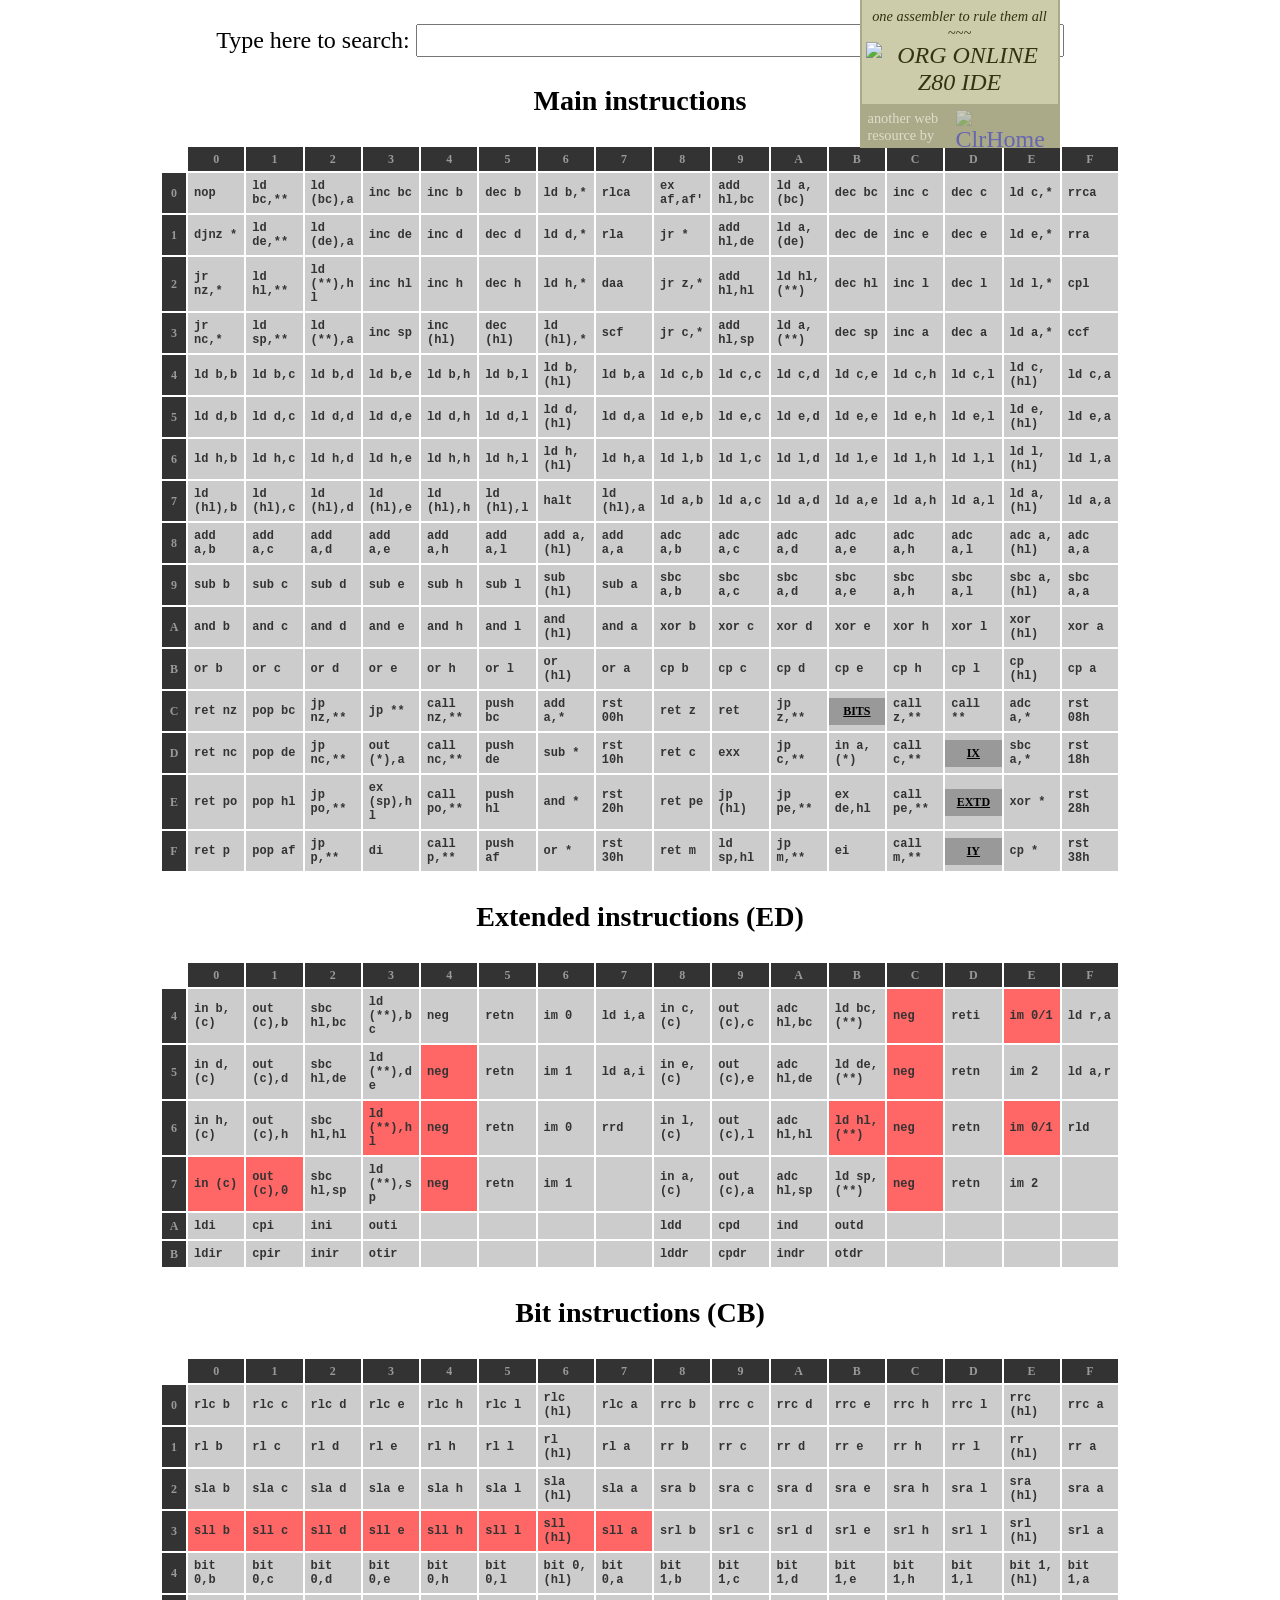
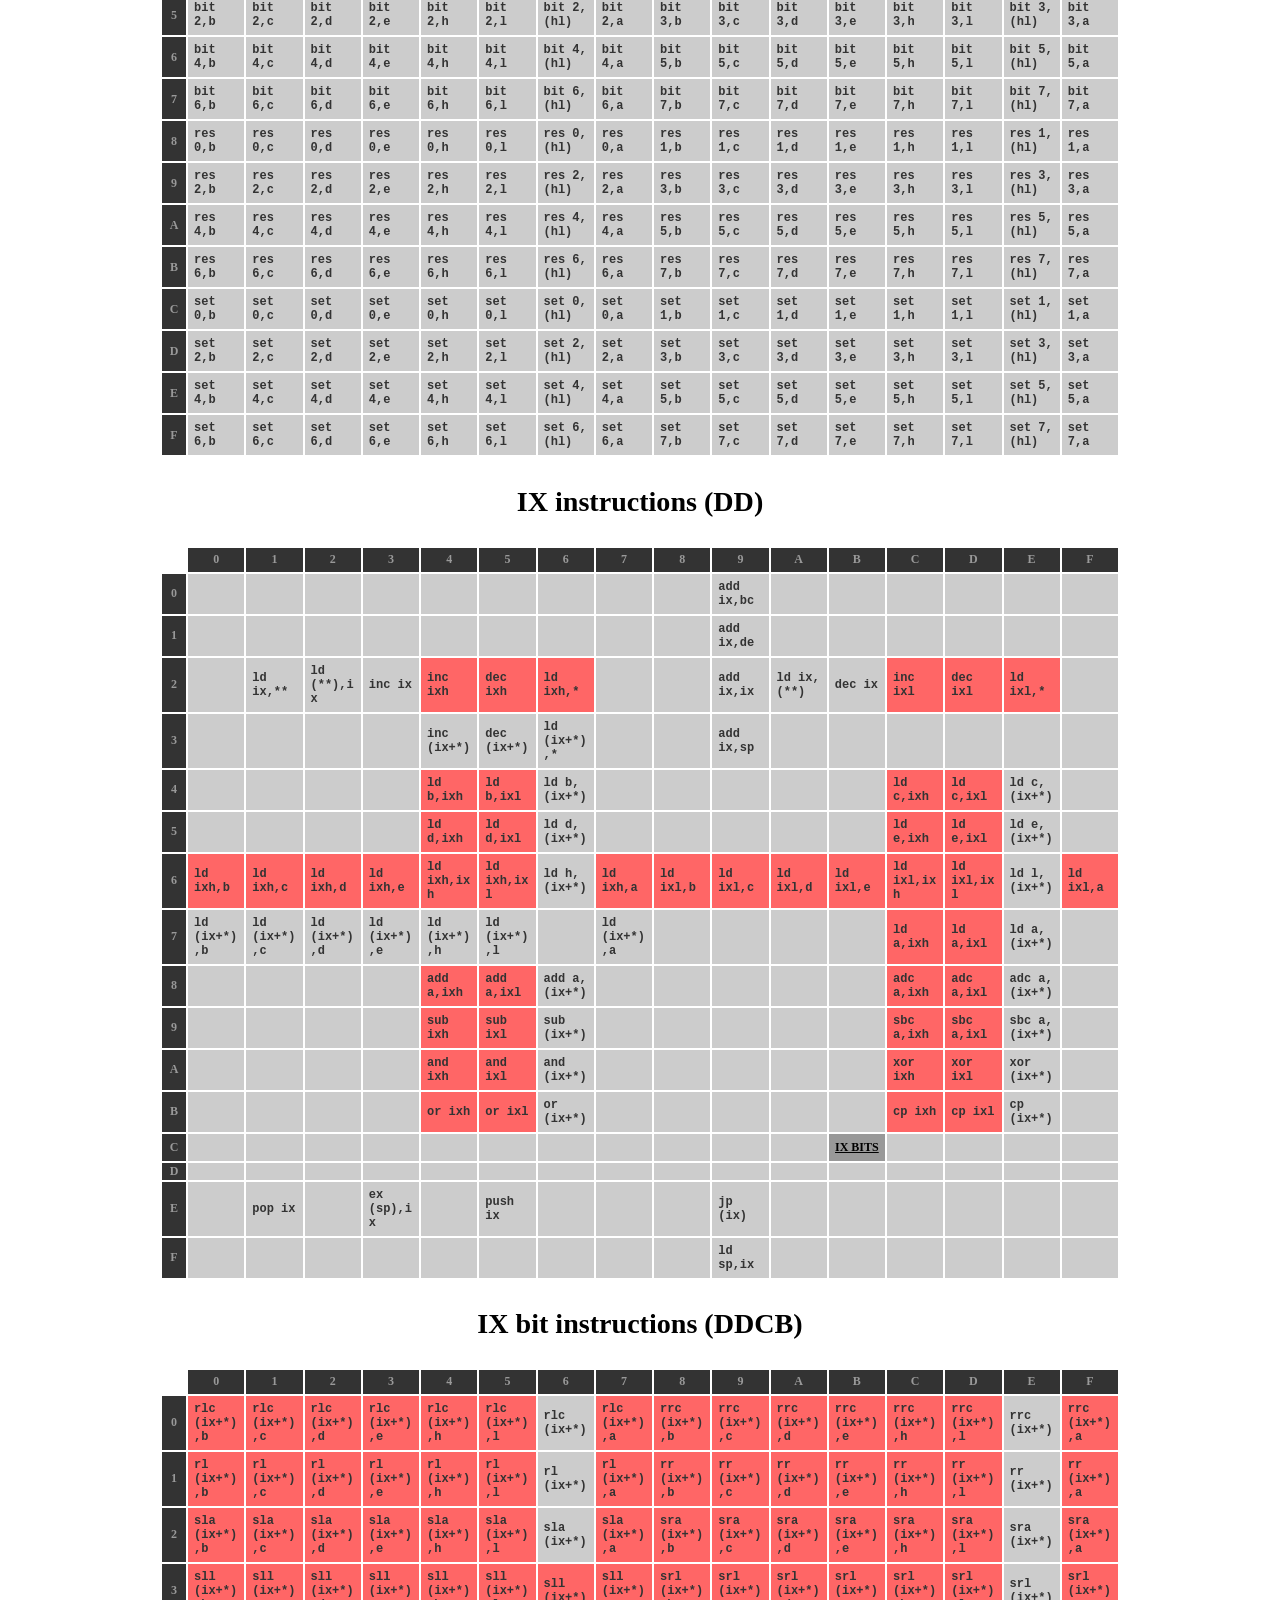
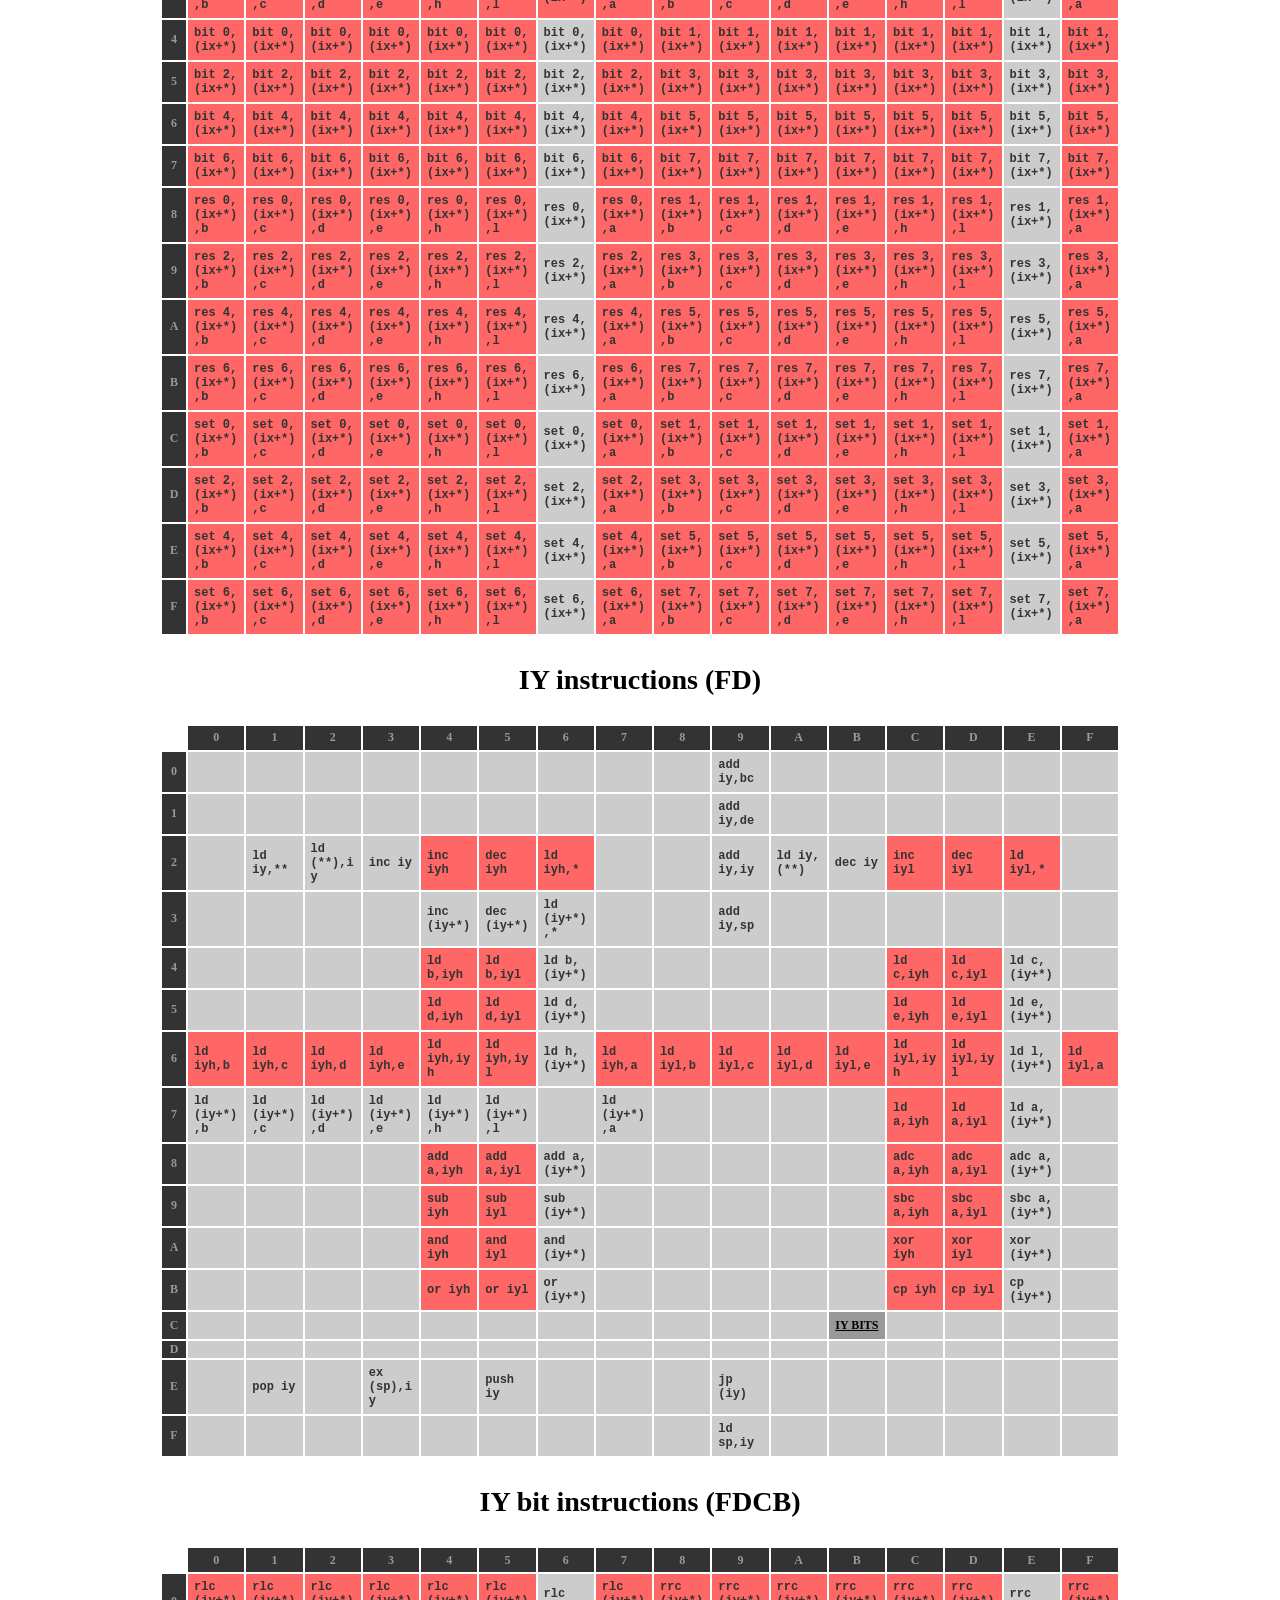
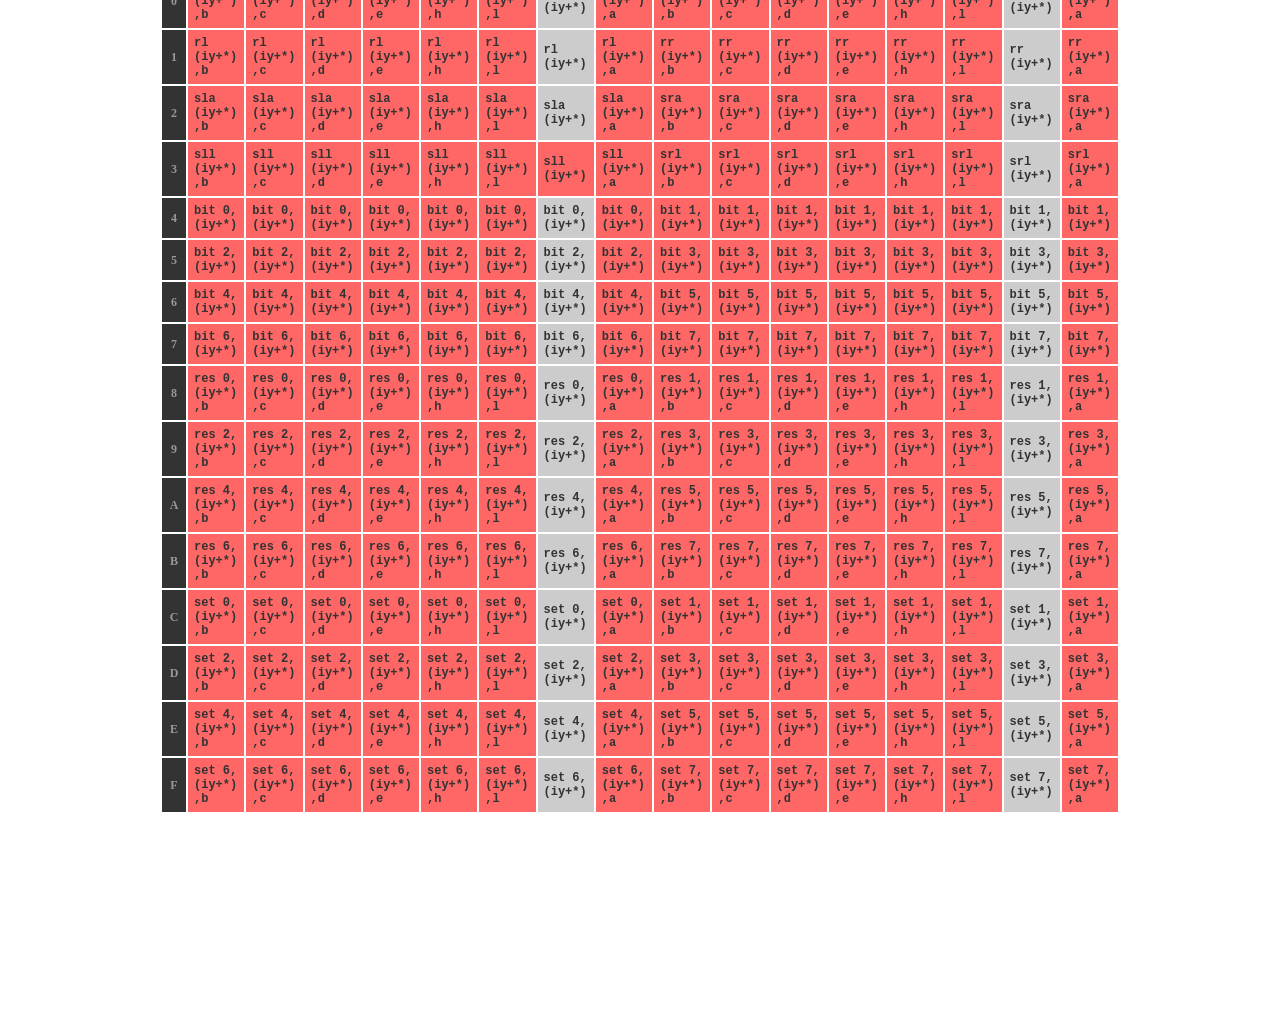
==== commit 26edb515: "Скрипты и стили CSS вынесены в отдельные файлы" ====
--- a/index.html
+++ b/index.html
@@ -3,271 +3,15 @@
   <head>
     <title>Z80 instruction set - ClrHome</title>
     <meta http-equiv="Content-Type" content="text/html; charset=utf-8" />
-    <style type="text/css">
-      body > div {
-        width: 960px;
-        margin: 0 auto 200px auto;
-        font-family: Verdana;
-        font-size: 24px;
-      }
-      form {
-        margin-top: 2em;
-        font-size: 0.6em;
-      }
-      form span {
-        display: inline-block;
-        position: relative;
-        top: -0.5em;
-      }
-      #search {
-        font-size: 1em;
-        font-family: Verdana;
-        width: 640px;
-      }
-      h3, p {
-        text-align: center;
-      }
-      table {
-        table-layout: fixed;
-        width: 960px;
-      }
-      table, .tooltip {
-        font-size: 0.5em;
-      }
-      th {
-        color: #999;
-      }
-      tr:first-child {
-        height: 2em;
-      }
-      td {
-        font-family: "Courier New", Courier;
-        font-weight: bold;
-        background-color: #ccc;
-        color: #333;
-        padding: 6px;
-        word-wrap: break-word;
-      }
-      .un {
-        background-color: #f66;
-      }
-      .ln {
-        padding: 0;
-      }
-      .hr {
-        background-color: #000;
-        color: #666;
-      }
-      th, .bk {
-        background-color: #333;
-      }
-      .hd, td:hover, td a {
-        background-color: #999;
-        color: #000;
-      }
-      td:first-child {
-        width: 1em;
-        background-color: transparent;
-      }
-      td a {
-        display: block;
-        padding: 6px;
-        font-family: Verdana;
-        text-align: center;
-      }
-      td a:hover, .tooltip {
-        background-color: #fff;
-        text-decoration: none;
-      }
-      .tooltip {
-        position: absolute;
-        width: 160px;
-        border: 3px solid #000;
-        padding: 6px;
-      }
-      #banner {
-        position: fixed;
-        top: 0;
-        right: 50%;
-        z-index: 9;
-        width: 200px;
-        margin-right: -420px;
-        font-family: 'Times New Roman', Times, serif;
-      }
-      #banner > a {
-        display: block;
-        border: 2px solid #aa8;
-        border-top: 0;
-        padding: 8px 4px;
-        background: #cca;
-        color: #331;
-        text-decoration: none;
-        text-align: center;
-        font-style: italic;
-        -webkit-transition: background-color 200ms;
-        -o-transition: background-color 200ms;
-        -ms-transition: background-color 200ms;
-        -moz-transition: background-color 200ms;
-        transition: background-color 200ms;
-      }
-      #banner > a:hover {
-        background: #eec;
-      }
-      #banner span {
-        display: block;
-        font-size: 0.6em;
-      }
-      #banner img {
-        display: block;
-        width: 100%;
-        border: 0;
-      }
-      #banner cite {
-        display: block;
-        padding: 4px 8px;
-        background: #aa8;
-        color: #ddc;
-        font-style: normal;
-      }
-      #banner cite img {
-        float: right;
-        width: 96px;
-        opacity: 0.4;
-        -ms-filter: 'progid:DXImageTransform.Microsoft.Alpha(Opacity=40)';
-        filter: alpha(opacity=40);
-        -webkit-transition: opacity 200ms;
-        -o-transition: opacity 200ms;
-        -ms-transition: opacity 200ms;
-        -moz-transition: opacity 200ms;
-        transition: opacity 200ms;
-      }
-      #banner cite a:hover img {
-        opacity: 0.1;
-        -ms-filter: 'progid:DXImageTransform.Microsoft.Alpha(Opacity=10)';
-        filter: alpha(opacity=10);
-      }
-    </style>
-    <link rel="shortcut icon" href="/favicon.ico" />
-    <script type="text/javascript" src="/lib/js/jquery.js"></script>
-    <script type="text/javascript" src="/lib/js/ga.js"></script>
+    <link type="text/css" rel="stylesheet" href="././resources/css/page-styles.css" />
+    <link rel="shortcut icon" href="https://clrhome.org/favicon.ico" />
+    <script type="text/javascript" src="././resources/lib/jquery.js"></script>
+    <script type="text/javascript" src="././resources/js/page-script.js"></script>
     <script type="text/javascript">// <![CDATA[
-      function rehash() {
-        window.location.hash = $('#search').val();
-      }
-
-      function hashchange() {
-        var hash = window.decodeURIComponent(window.location.hash).slice(1);
-
-        if (hash != $('#search').val()) {
-          $('#search').val(hash);
-        }
-
-        $('td').each(function() {
-          if ($(this).text().indexOf(hash) == -1) {
-            $(this).addClass('bk');
-          } else {
-            $(this).removeClass('bk');
-          }
-        });
-      }
-
-      function detip() {
-        $('.tooltip').remove();
-      }
-
-      $(function() {
-        var keyup = 0;
-
-        $('th').hover(function() {
-          $(this).addClass('hr');
-          ($(this).index() ? $(this).parent().parent().find('td:nth-child(' + ($(this).index() + 1).toString() + ')') : $(this).siblings()).addClass('hd');
-        }, function() {
-          $(this).removeClass('hr');
-          ($(this).index() ? $(this).parent().parent().find('td:nth-child(' + ($(this).index() + 1).toString() + ')') : $(this).siblings()).removeClass('hd');
-        });
-
-        $('#search').keyup(function(e) {
-          clearTimeout(keyup);
-          keyup = setTimeout(rehash, 400);
-        });
-
-        $('a').click(function() {
-          $(window).scrollTop($($(this).attr('href')).position().top);
-          return false;
-        });
-
-        $('td:not(:has(\'a\')):not(:first-child)').mouseover(function(e) {
-          var desc = '';
-          var val = $(this).attr('axis').split('|');
-          var flags = ['C', 'N', 'P/V', 'H', 'Z', 'S'];
-
-          for (i = 0; i < 6; i++) {
-            desc += '<br><b>' + flags[i] + ':</b> ';
-
-            switch (val[0].charAt(i)) {
-              case '-':
-                desc += 'unaffected';
-                break;
-              case '+':
-                desc += 'affected as defined';
-                break;
-              case 'P':
-                desc += 'detects parity';
-                break;
-              case 'V':
-                desc += 'detects overflow';
-                break;
-              case '1':
-                desc += 'set';
-                break;
-              case '0':
-                desc += 'reset';
-                break;
-              case '*':
-                desc += 'exceptional';
-                break;
-              default:
-                desc += 'unknown';
-            }
-          }
-
-          detip();
-          $('<div class="tooltip"><b>Opcode:</b> ' + $(this).closest('table').attr('title') + '0123456789ABCDEF'.charAt($(this).parent().index() - 1) + '0123456789ABCDEF'.charAt($(this).index() - 1) + '<br><b>Size (bytes):</b> ' + val[1] + '<br><b>Time (clock cycles):</b> ' + val[2] + desc + '<br>' + val[3] + '</div>').css({'left': e.pageX + 10, 'top': e.pageY + 20}).appendTo('body > div');
-        }).mousemove(function(e) {
-          $('.tooltip').css({'left': e.pageX + 10, 'top': e.pageY + 20});
-        });
-
-        $('#banner').mouseenter(function() {
-          $(this).stop().animate({top: 0});
-        }).mouseleave(function() {
-          $(this).stop().animate({top: -120});
-        });
-
-        $(window).keydown(function(e) {
-          if (e.keyCode == 191) {
-            $('#search').focus().select();
-            return false;
-          }
-        });
-
-        $('table').mouseout(detip);
-        window.onhashchange = hashchange;
-        hashchange();
-      });
     // ]]></script>
   </head>
   <body>
     <div>
-      <form action="https://www.paypal.com/donate" method="post" target="_top">
-        <div>
-          <span>Your contributions help keep our services running!</span>
-          <input type="hidden" name="business" value="T3NJS3T45WMFC" />
-          <input type="hidden" name="item_name" value="ClrHome" />
-          <input type="hidden" name="currency_code" value="USD" />
-          <input type="image" src="https://www.paypalobjects.com/en_US/i/btn/btn_donate_LG.gif" border="0" name="submit" title="PayPal - The safer, easier way to pay online!" alt="Donate with PayPal button" />
-          <img alt="" border="0" src="https://www.paypal.com/en_US/i/scr/pixel.gif" width="1" height="1" />
-        </div>
-      </form>
       <p>Type here to search: <input type="text" id="search" /></p>
       <h3 id="table1">Main instructions</h3>
       <table title="">
@@ -2392,17 +2136,17 @@
         </tr>
       </table>
       <div id="banner">
-        <a href="/asm/">
+        <a href="https://clrhome.org/asm/">
           <span>one assembler to rule them all<br />~~~</span>
-          <img src="/asm/bar.png" alt="ORG ONLINE Z80 IDE" />
+          <img src="https://clrhome.org/asm/bar.png" alt="ORG ONLINE Z80 IDE" />
         </a>
         <cite>
-          <a href="/resources/">
-            <img src="/images/emblem.png" alt="ClrHome" />
+          <a href="https://clrhome.org/resources/#z80tables">
+            <img src="https://clrhome.org/images/emblem.png" alt="ClrHome" />
           </a>
           <span>another web<br />resource by</span>
         </cite>
-        <img src="banner.png" alt="" />
+        <img src="https://clrhome.org/table/banner.png" alt="" />
       </div>
     </div>
   </body>
--- a/resources/css/page-styles.css
+++ b/resources/css/page-styles.css
@@ -0,0 +1,142 @@
+      body > div {
+        width: 960px;
+        margin: 0 auto 200px auto;
+        font-family: Verdana;
+        font-size: 24px;
+      }
+      form {
+        margin-top: 2em;
+        font-size: 0.6em;
+      }
+      form span {
+        display: inline-block;
+        position: relative;
+        top: -0.5em;
+      }
+      #search {
+        font-size: 1em;
+        font-family: Verdana;
+        width: 640px;
+      }
+      h3, p {
+        text-align: center;
+      }
+      table {
+        table-layout: fixed;
+        width: 960px;
+      }
+      table, .tooltip {
+        font-size: 0.5em;
+      }
+      th {
+        color: #999;
+      }
+      tr:first-child {
+        height: 2em;
+      }
+      td {
+        font-family: "Courier New", Courier;
+        font-weight: bold;
+        background-color: #ccc;
+        color: #333;
+        padding: 6px;
+        word-wrap: break-word;
+      }
+      .un {
+        background-color: #f66;
+      }
+      .ln {
+        padding: 0;
+      }
+      .hr {
+        background-color: #000;
+        color: #666;
+      }
+      th, .bk {
+        background-color: #333;
+      }
+      .hd, td:hover, td a {
+        background-color: #999;
+        color: #000;
+      }
+      td:first-child {
+        width: 1em;
+        background-color: transparent;
+      }
+      td a {
+        display: block;
+        padding: 6px;
+        font-family: Verdana;
+        text-align: center;
+      }
+      td a:hover, .tooltip {
+        background-color: #fff;
+        text-decoration: none;
+      }
+      .tooltip {
+        position: absolute;
+        width: 160px;
+        border: 3px solid #000;
+        padding: 6px;
+      }
+      #banner {
+        position: fixed;
+        top: 0;
+        right: 50%;
+        z-index: 9;
+        width: 200px;
+        margin-right: -420px;
+        font-family: 'Times New Roman', Times, serif;
+      }
+      #banner > a {
+        display: block;
+        border: 2px solid #aa8;
+        border-top: 0;
+        padding: 8px 4px;
+        background: #cca;
+        color: #331;
+        text-decoration: none;
+        text-align: center;
+        font-style: italic;
+        -webkit-transition: background-color 200ms;
+        -o-transition: background-color 200ms;
+        -ms-transition: background-color 200ms;
+        -moz-transition: background-color 200ms;
+        transition: background-color 200ms;
+      }
+      #banner > a:hover {
+        background: #eec;
+      }
+      #banner span {
+        display: block;
+        font-size: 0.6em;
+      }
+      #banner img {
+        display: block;
+        width: 100%;
+        border: 0;
+      }
+      #banner cite {
+        display: block;
+        padding: 4px 8px;
+        background: #aa8;
+        color: #ddc;
+        font-style: normal;
+      }
+      #banner cite img {
+        float: right;
+        width: 96px;
+        opacity: 0.4;
+        -ms-filter: 'progid:DXImageTransform.Microsoft.Alpha(Opacity=40)';
+        filter: alpha(opacity=40);
+        -webkit-transition: opacity 200ms;
+        -o-transition: opacity 200ms;
+        -ms-transition: opacity 200ms;
+        -moz-transition: opacity 200ms;
+        transition: opacity 200ms;
+      }
+      #banner cite a:hover img {
+        opacity: 0.1;
+        -ms-filter: 'progid:DXImageTransform.Microsoft.Alpha(Opacity=10)';
+        filter: alpha(opacity=10);
+      }
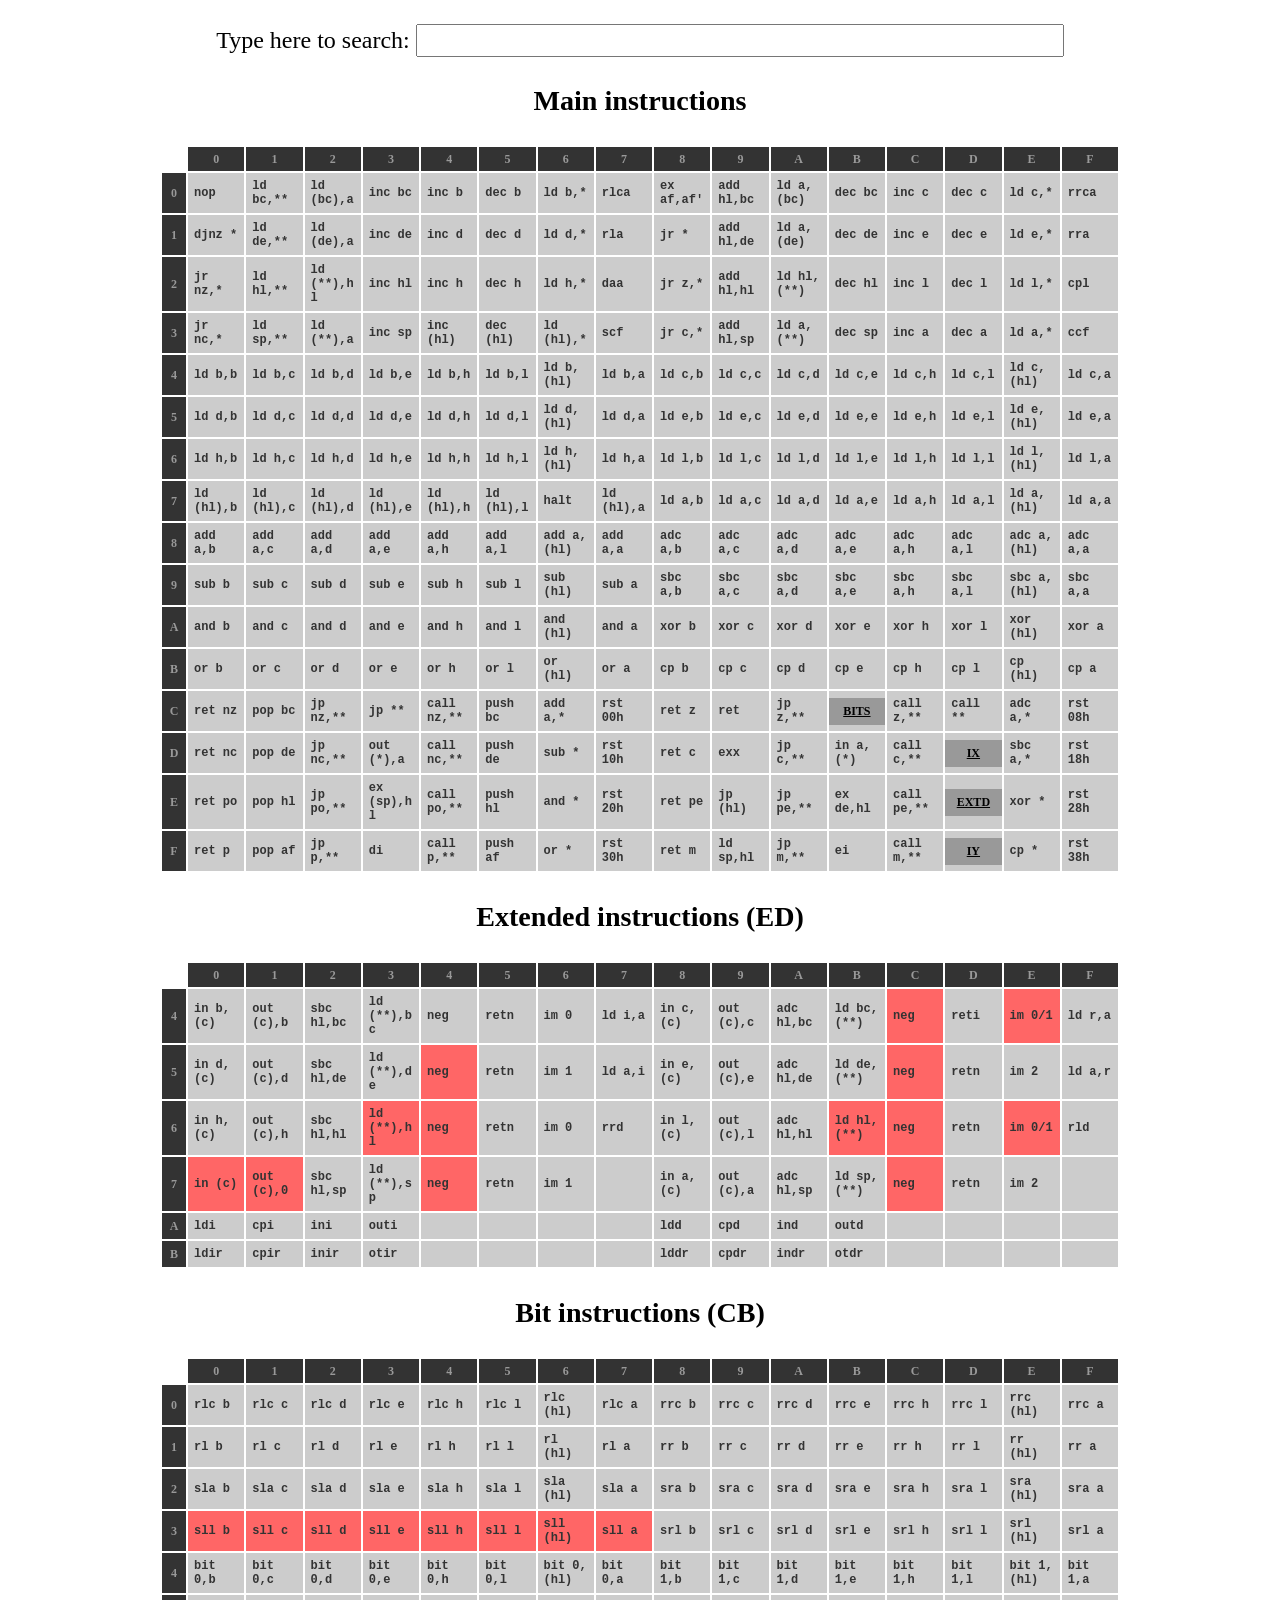
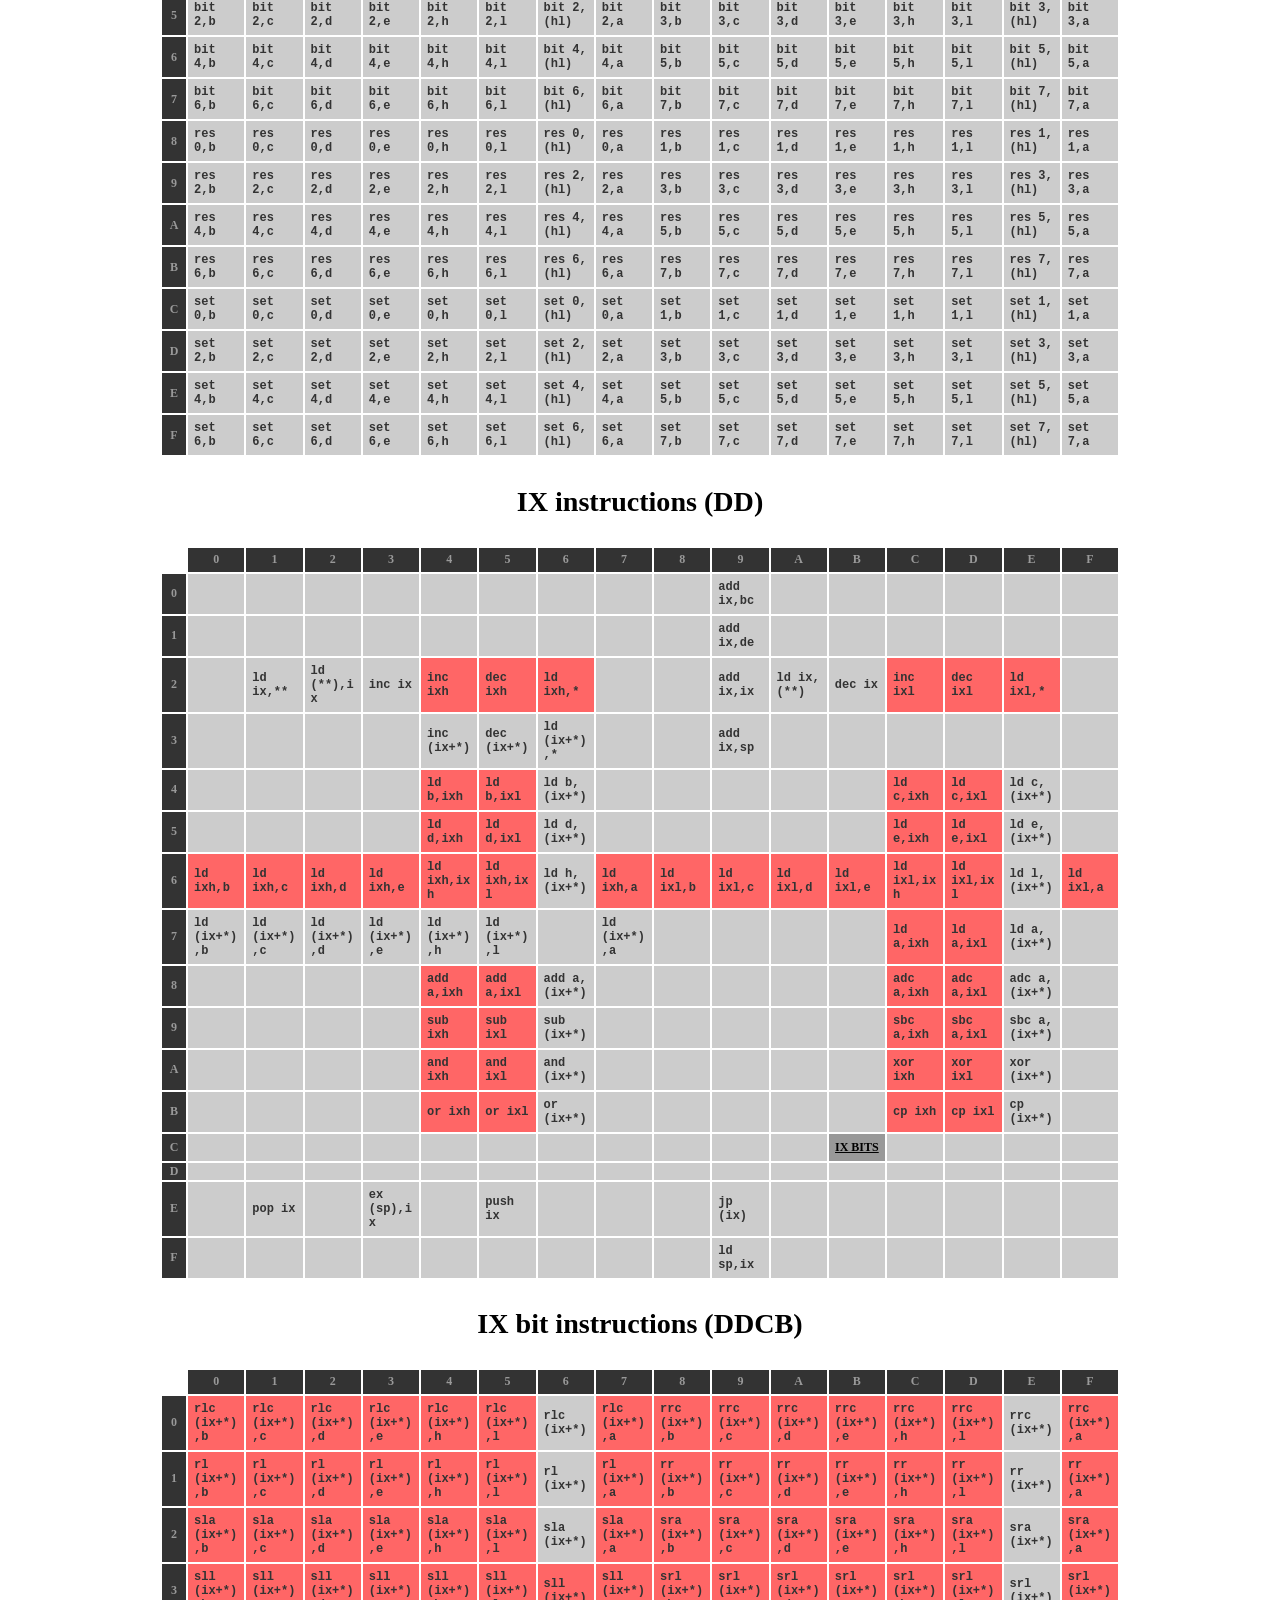
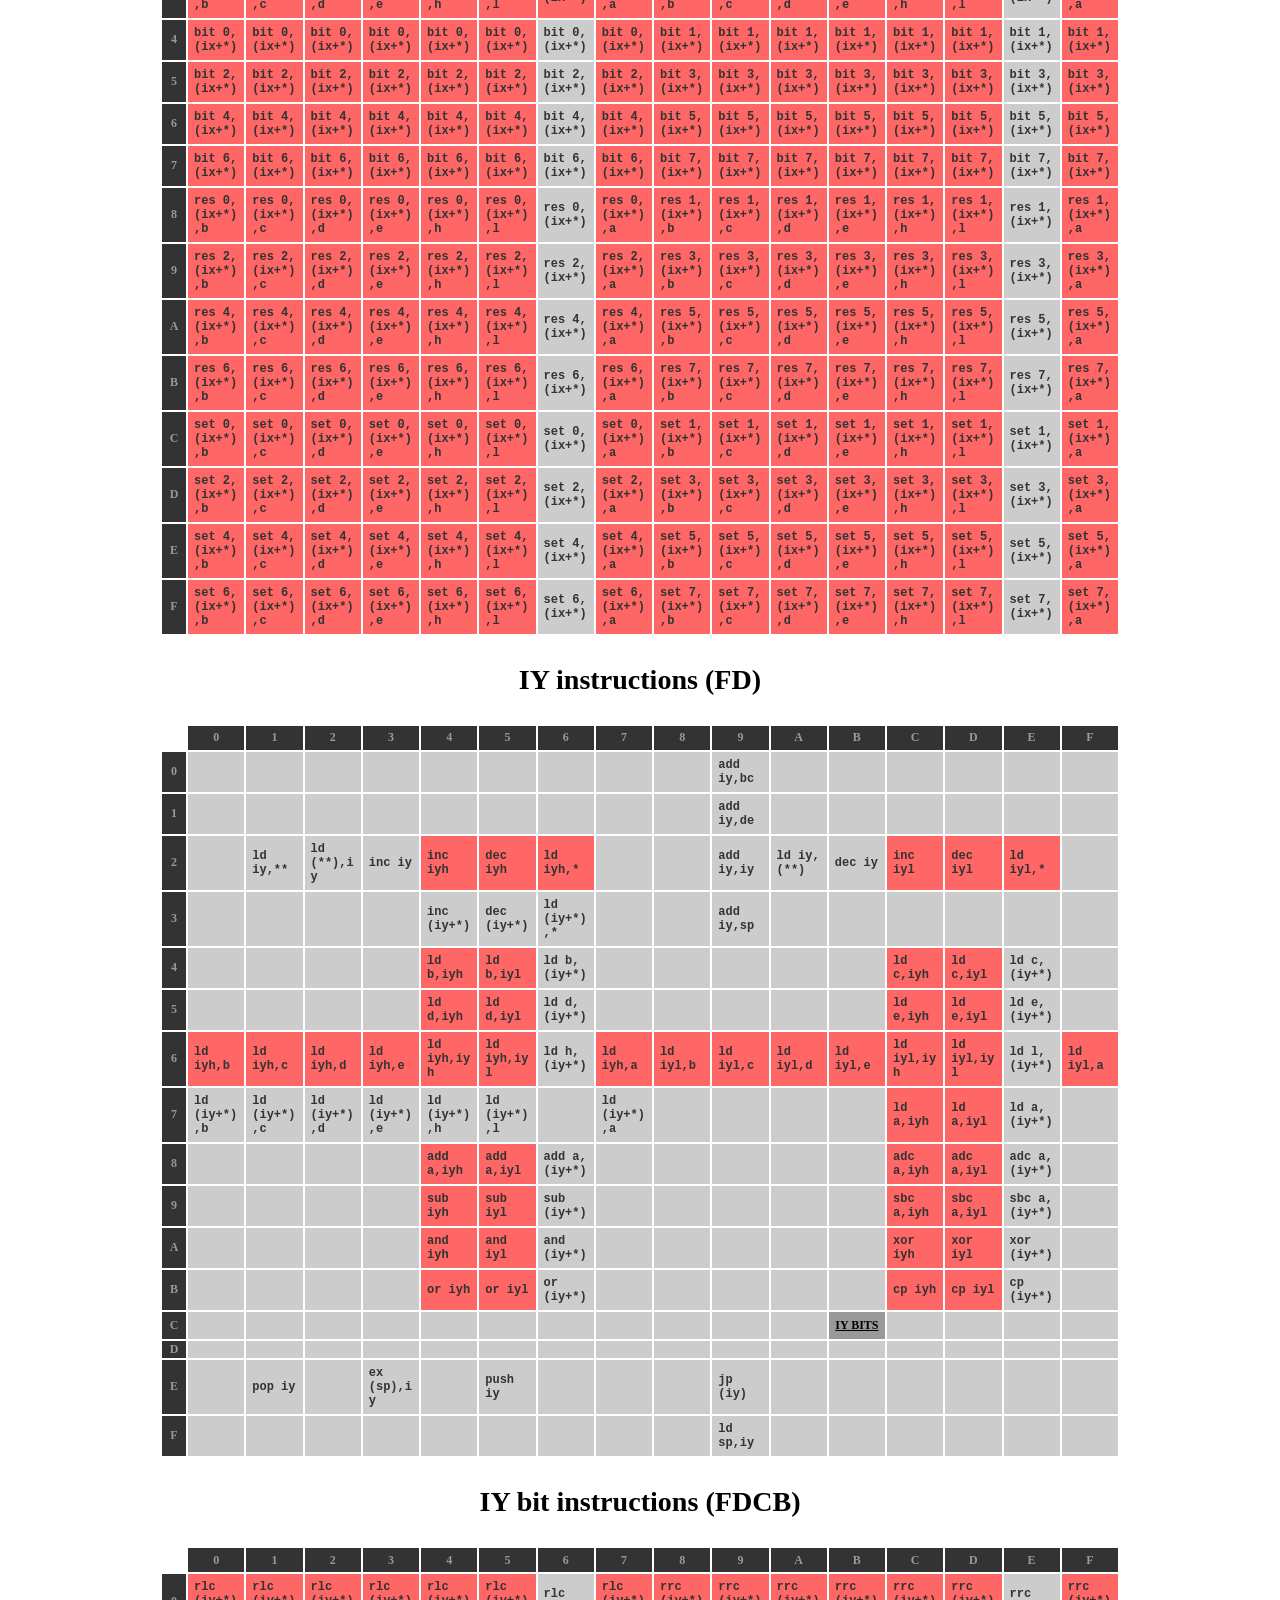
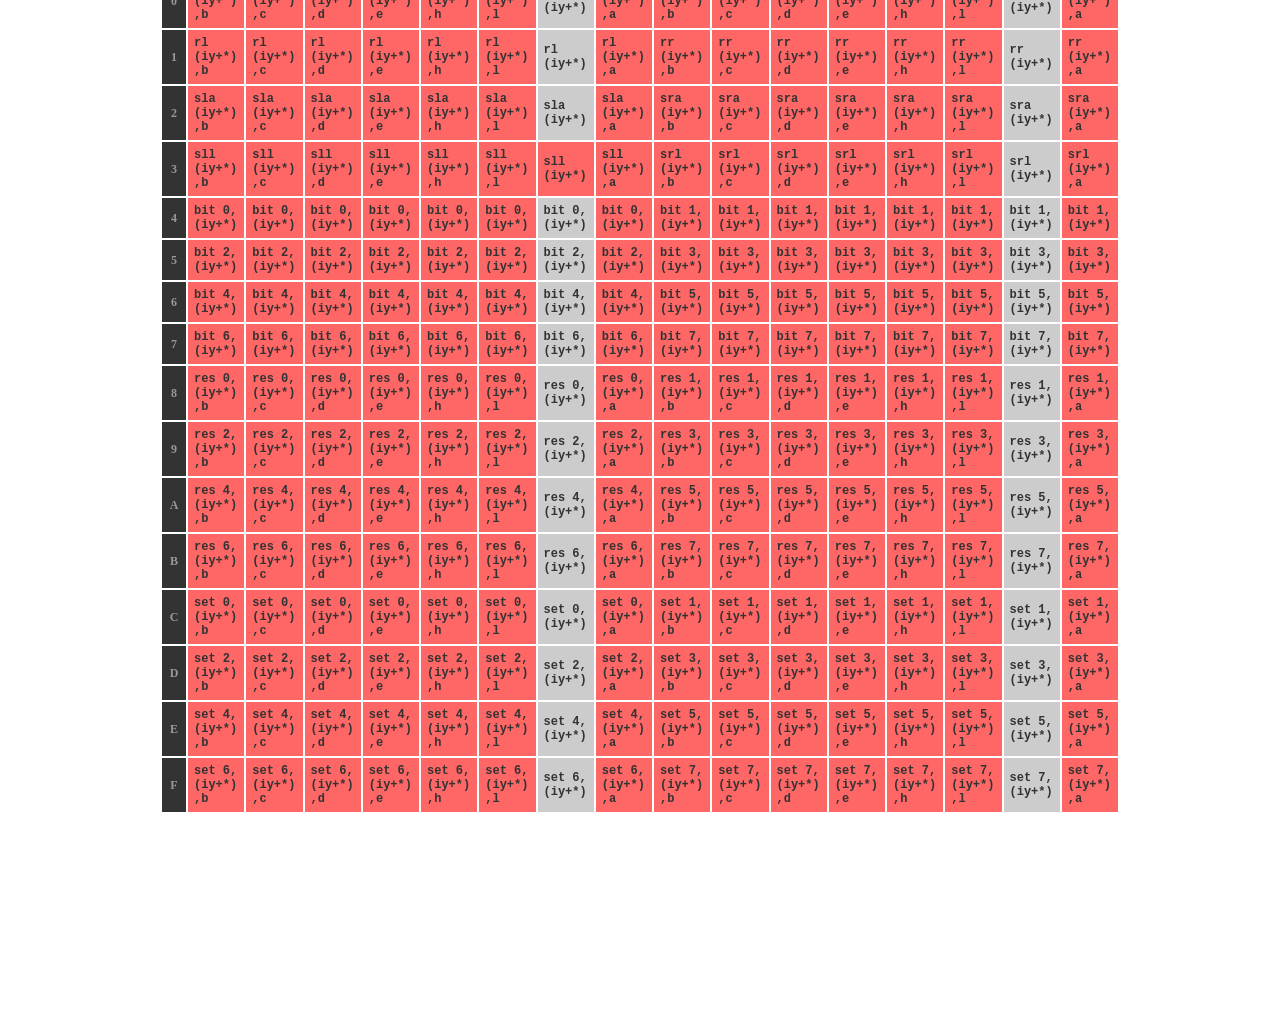
==== commit 3f88b033: "Изменил иконку страницы и убрал баннер сверху" ====
--- a/index.html
+++ b/index.html
@@ -4,7 +4,7 @@
     <title>Z80 instruction set - ClrHome</title>
     <meta http-equiv="Content-Type" content="text/html; charset=utf-8" />
     <link type="text/css" rel="stylesheet" href="././resources/css/page-styles.css" />
-    <link rel="shortcut icon" href="https://clrhome.org/favicon.ico" />
+    <link rel="shortcut icon" href="https://worldofspectrum.org/addons/shared_addons/themes/bootstrap/img/favicons/favicon.ico" />
     <script type="text/javascript" src="././resources/lib/jquery.js"></script>
     <script type="text/javascript" src="././resources/js/page-script.js"></script>
     <script type="text/javascript">// <![CDATA[
@@ -2135,19 +2135,6 @@
           <td class="un" axis="------|4|23|Sets bit 7 of the memory location pointed to by iy plus *.">set 7,(iy+*),a</td>
         </tr>
       </table>
-      <div id="banner">
-        <a href="https://clrhome.org/asm/">
-          <span>one assembler to rule them all<br />~~~</span>
-          <img src="https://clrhome.org/asm/bar.png" alt="ORG ONLINE Z80 IDE" />
-        </a>
-        <cite>
-          <a href="https://clrhome.org/resources/#z80tables">
-            <img src="https://clrhome.org/images/emblem.png" alt="ClrHome" />
-          </a>
-          <span>another web<br />resource by</span>
-        </cite>
-        <img src="https://clrhome.org/table/banner.png" alt="" />
-      </div>
     </div>
   </body>
 </html>
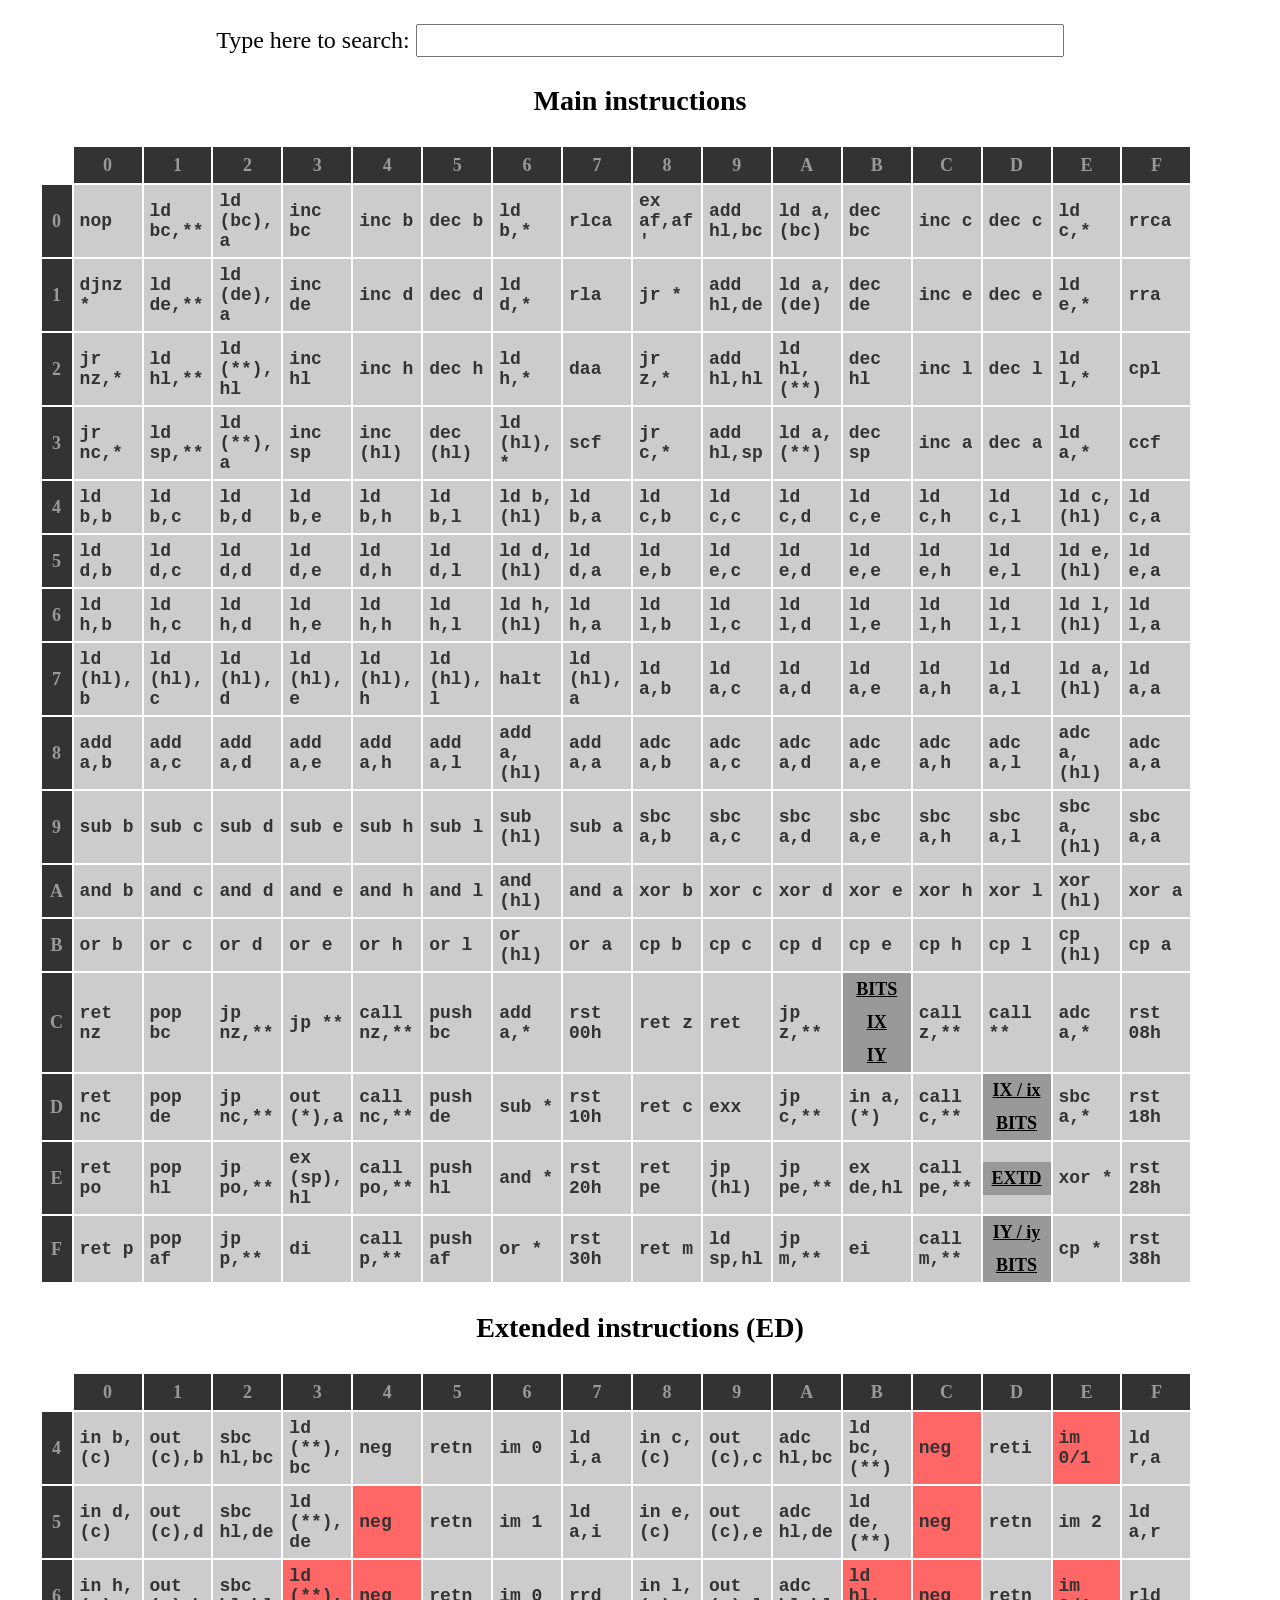
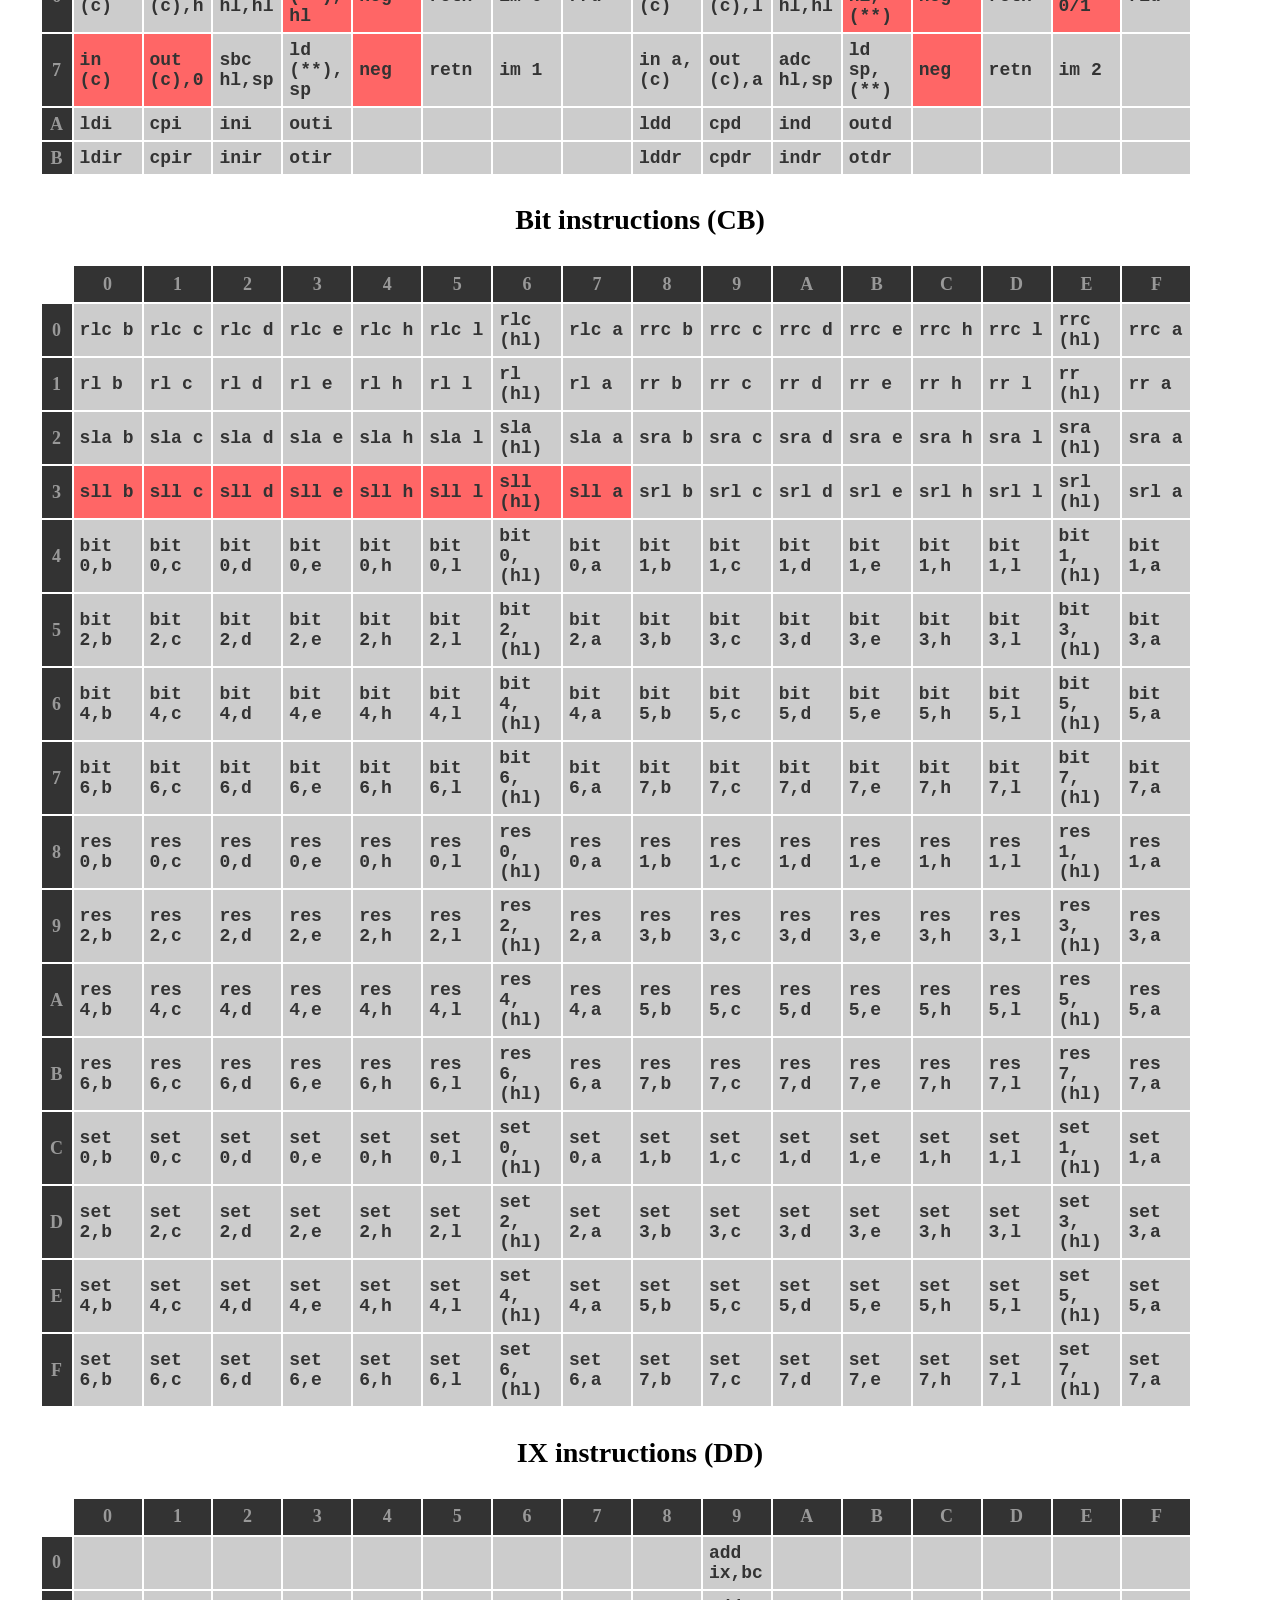
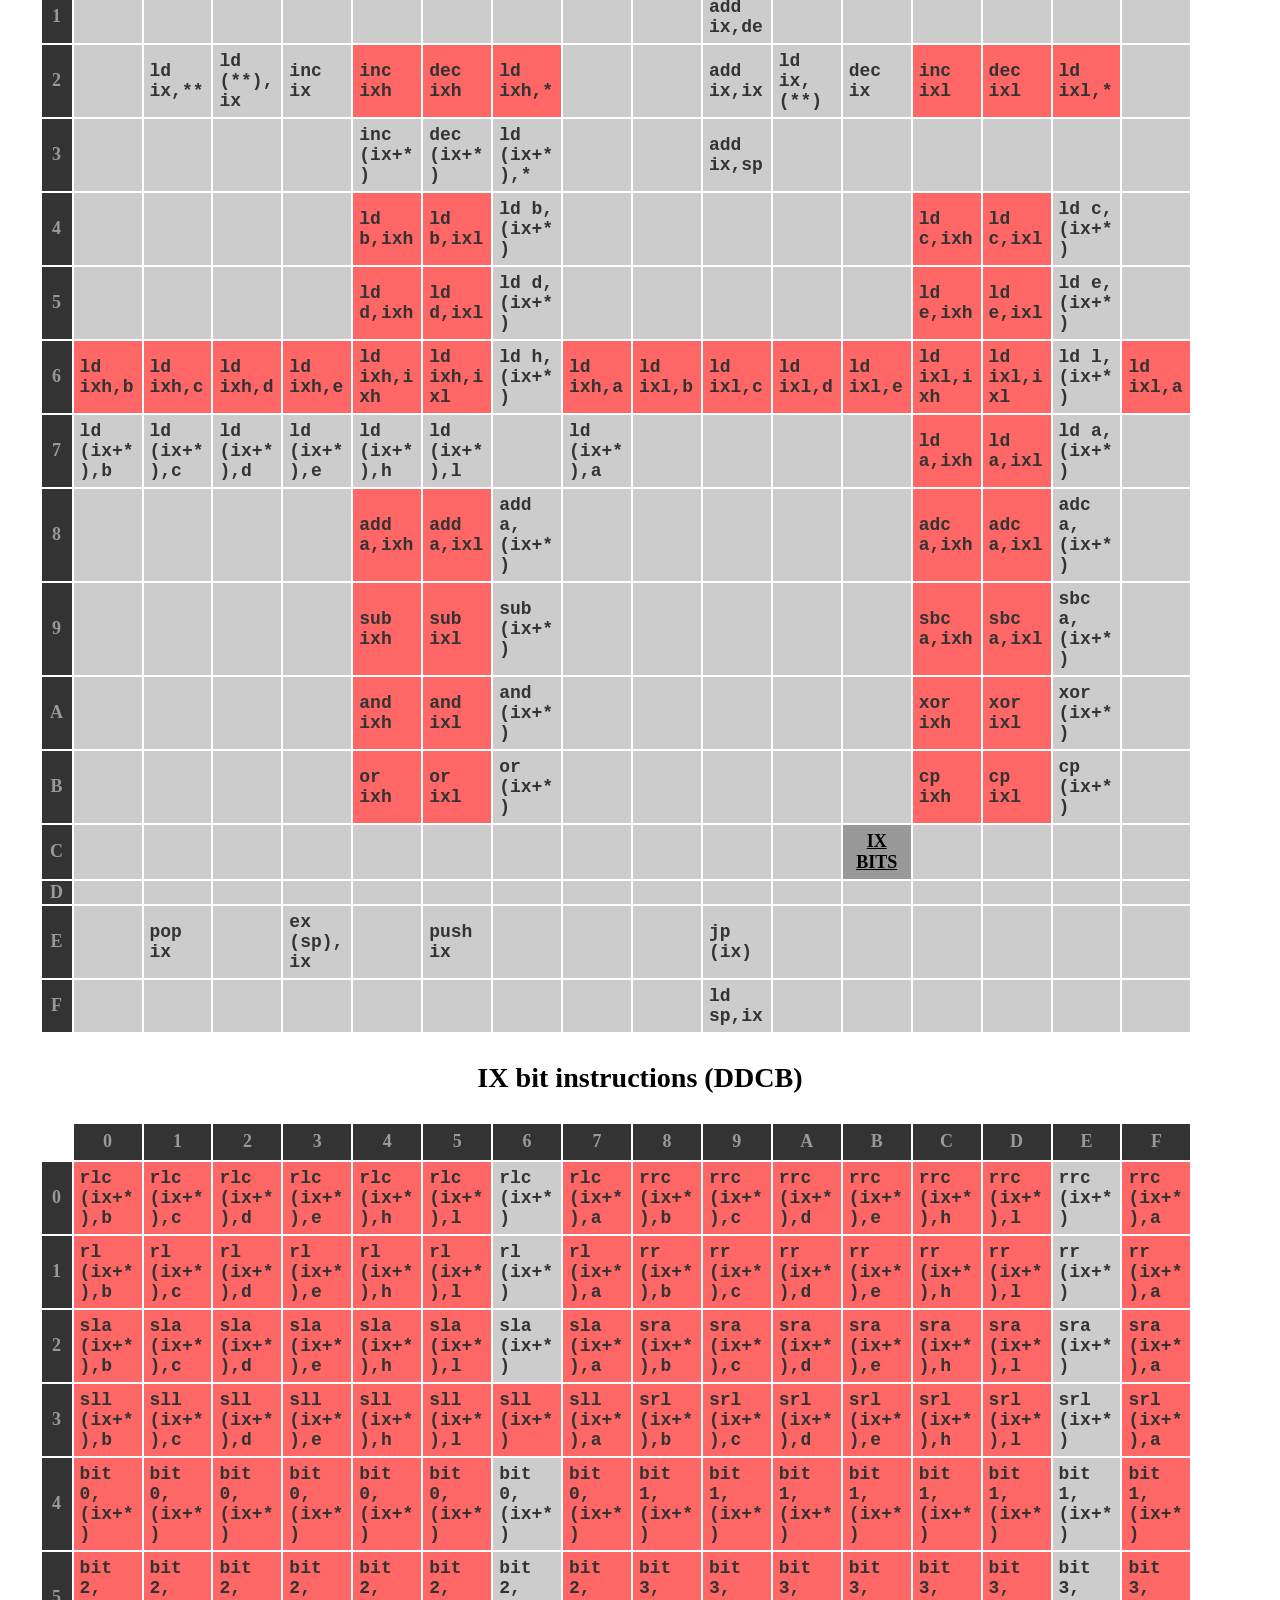
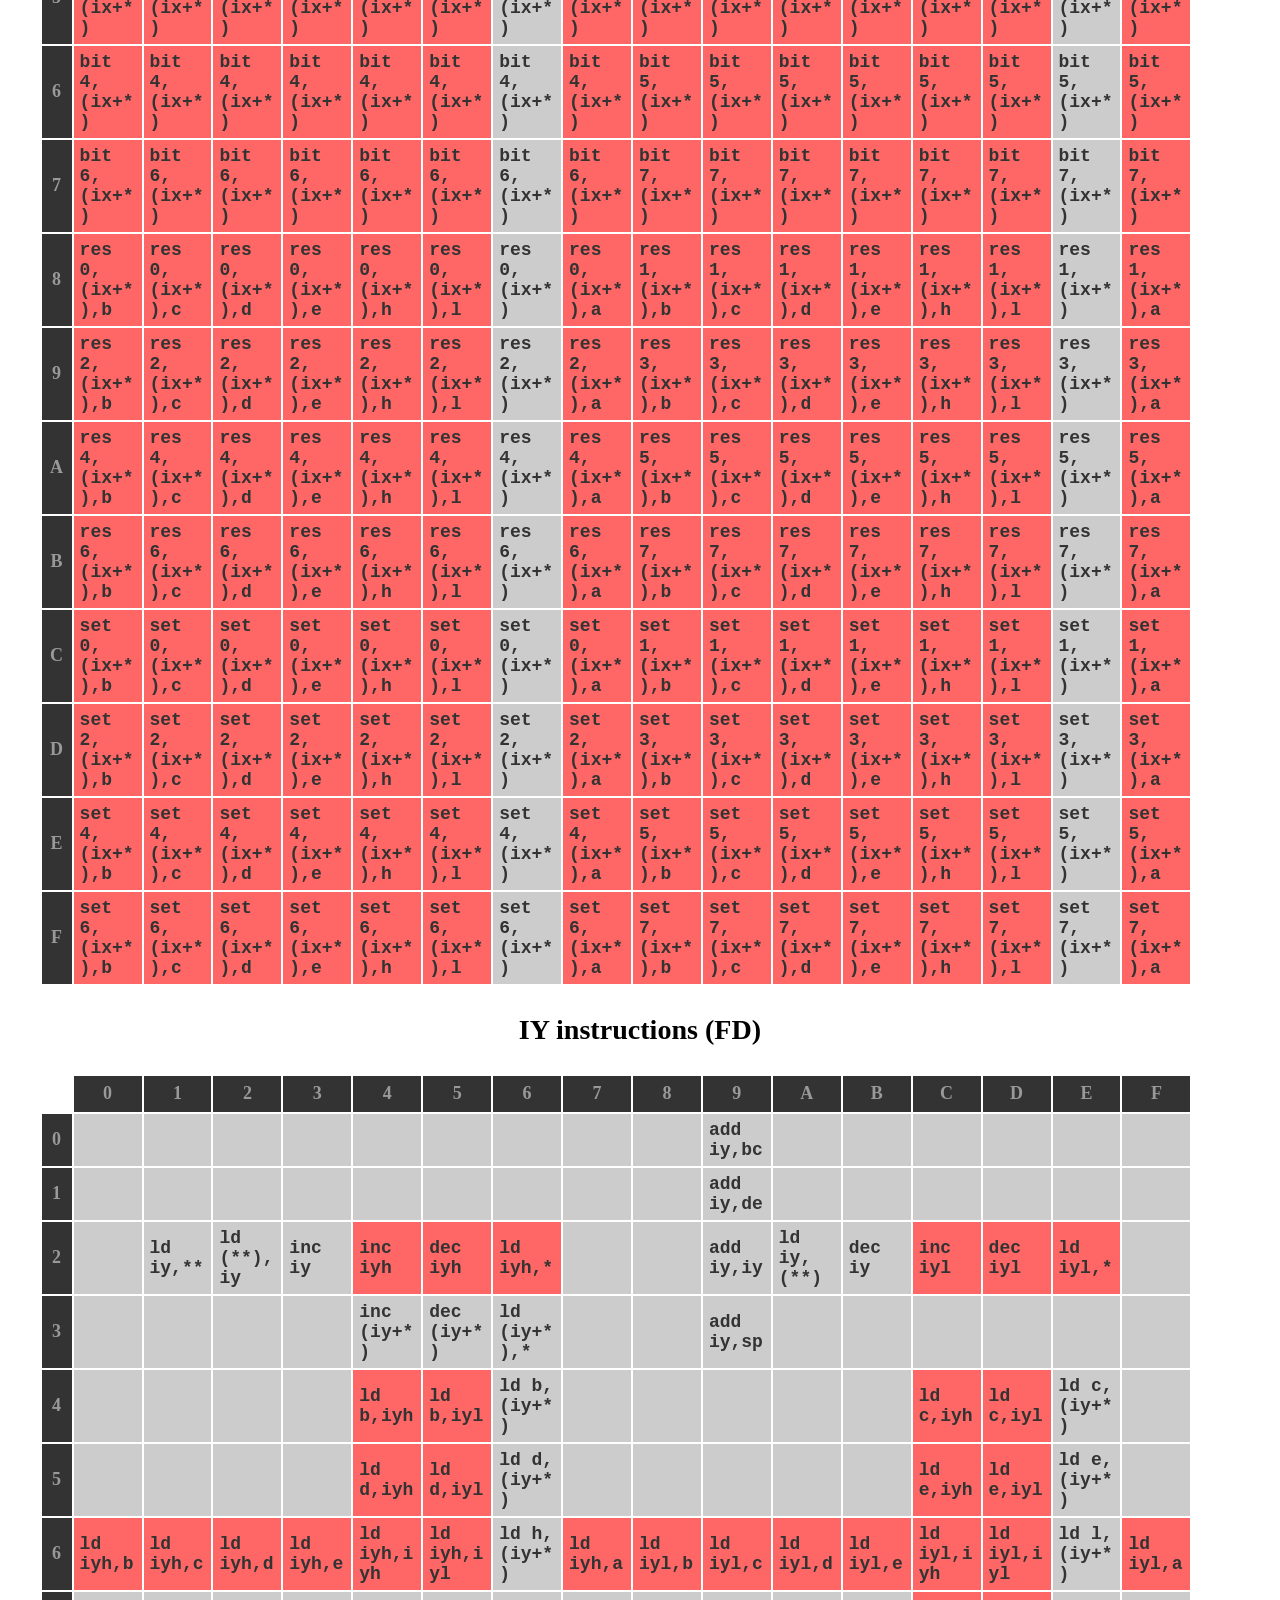
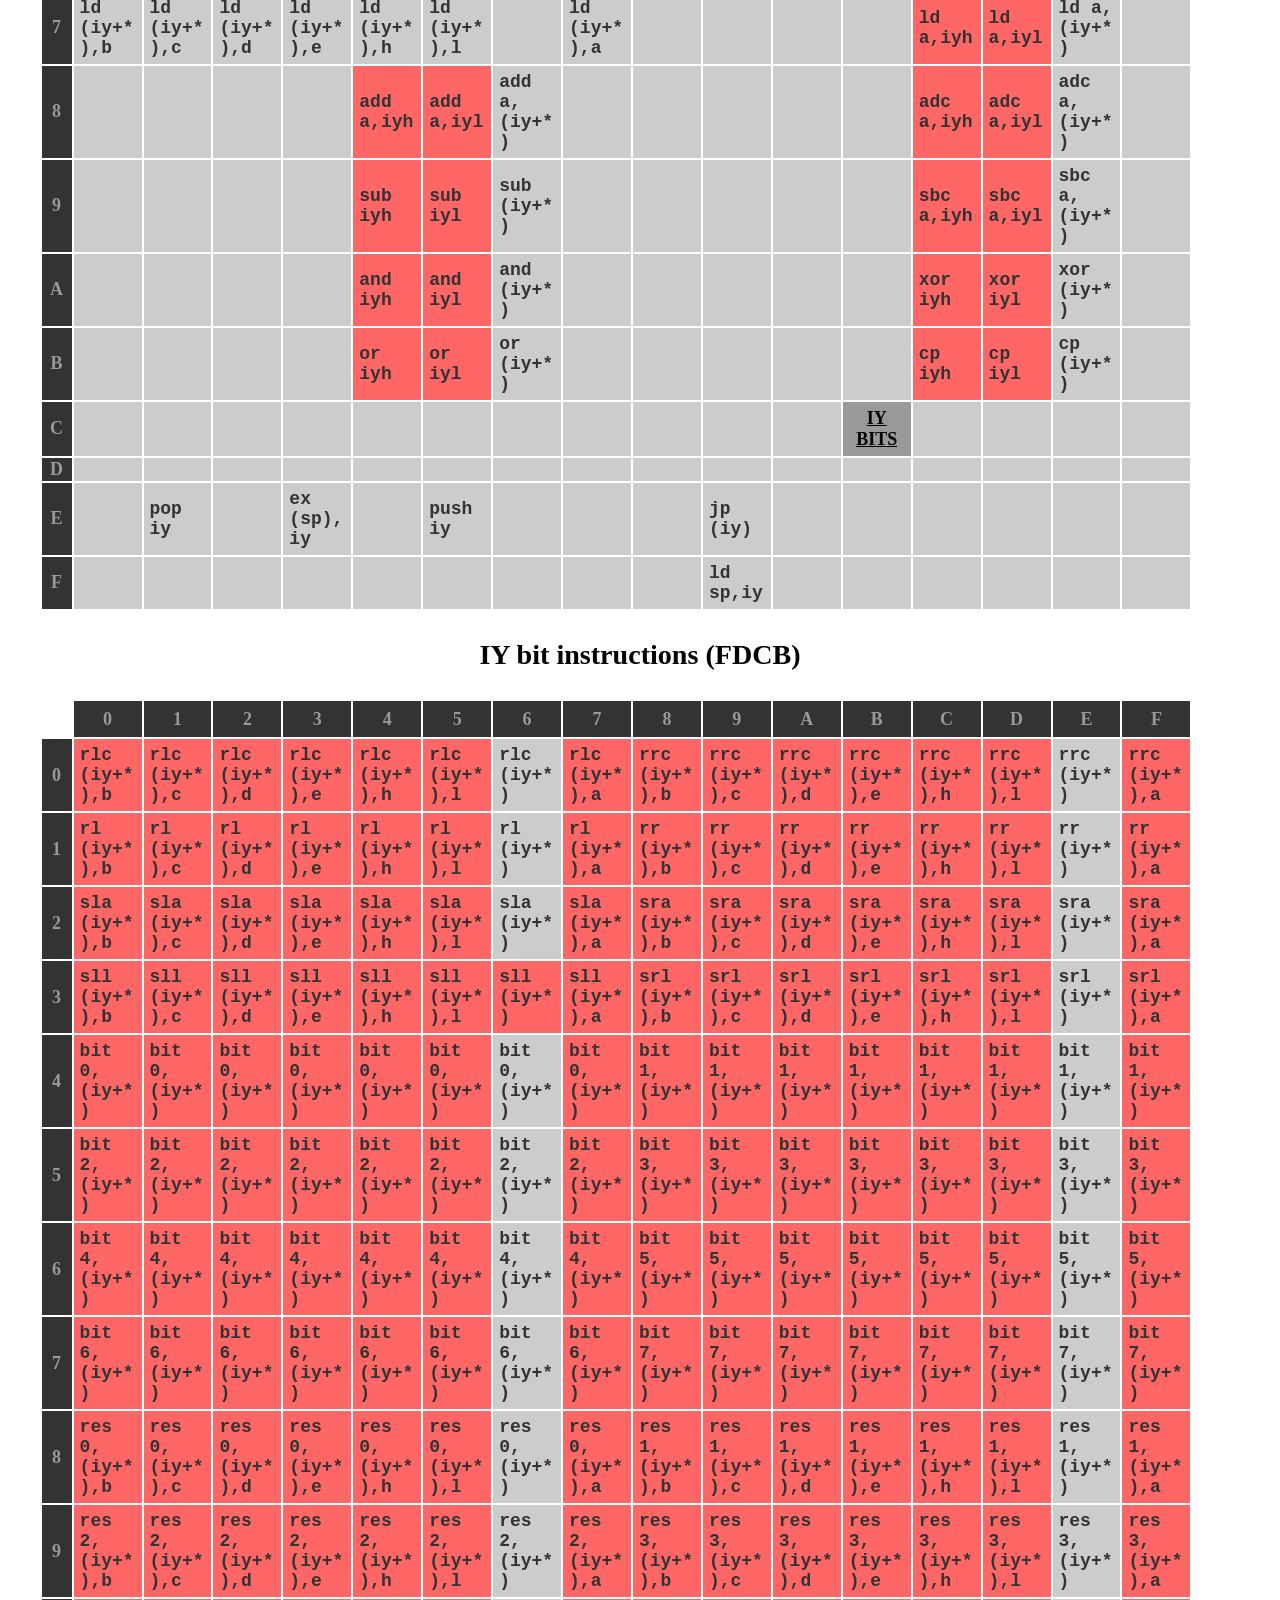
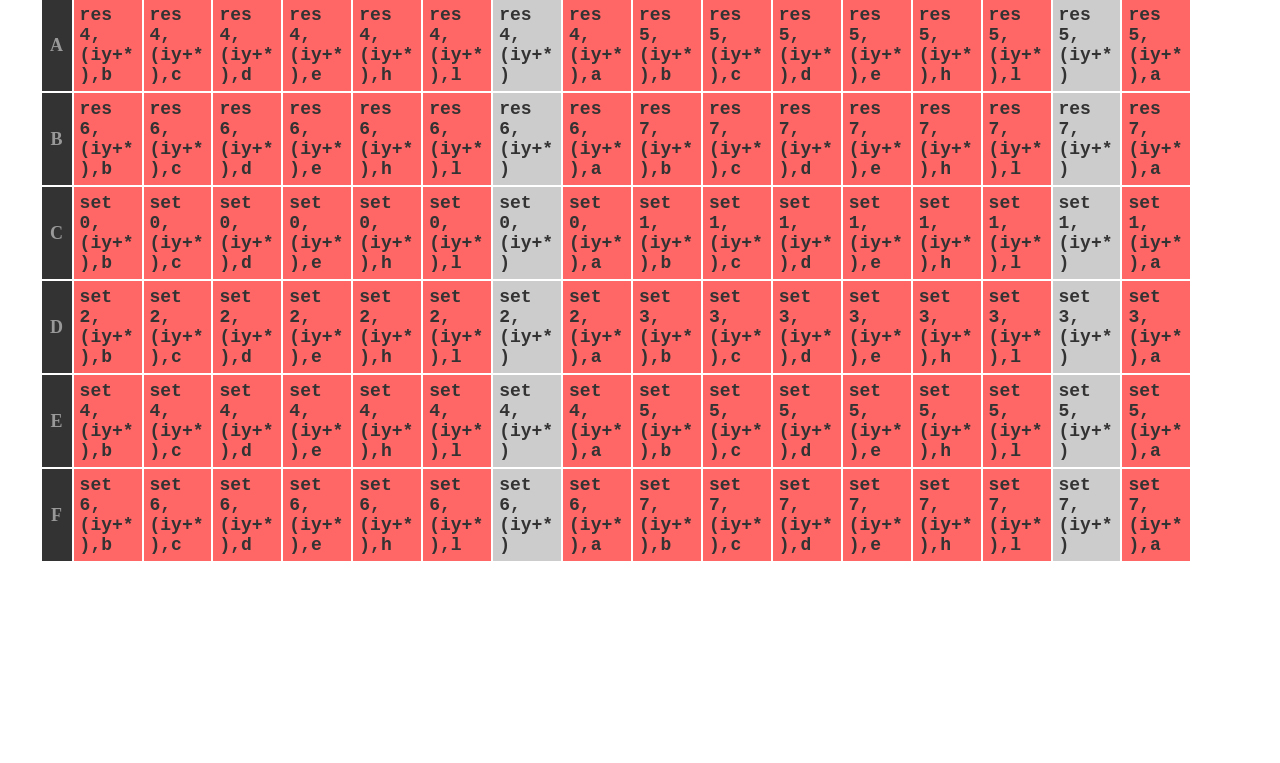
==== commit eab2f1fb: "fix to hide ED table header if no rows are visible" ====
--- a/index.html
+++ b/index.html
@@ -1,2140 +1,2174 @@
-<!DOCTYPE html PUBLIC "-//W3C//DTD XHTML 1.0 Strict//EN" "http://www.w3.org/TR/xhtml1/DTD/xhtml1-strict.dtd">
-<html xmlns="http://www.w3.org/1999/xhtml">
-  <head>
-    <title>Z80 instruction set - ClrHome</title>
-    <meta http-equiv="Content-Type" content="text/html; charset=utf-8" />
-    <link type="text/css" rel="stylesheet" href="././resources/css/page-styles.css" />
-    <link rel="shortcut icon" href="https://worldofspectrum.org/addons/shared_addons/themes/bootstrap/img/favicons/favicon.ico" />
-    <script type="text/javascript" src="././resources/lib/jquery.js"></script>
-    <script type="text/javascript" src="././resources/js/page-script.js"></script>
-    <script type="text/javascript">// <![CDATA[
-    // ]]></script>
-  </head>
-  <body>
-    <div>
-      <p>Type here to search: <input type="text" id="search" /></p>
-      <h3 id="table1">Main instructions</h3>
-      <table title="">
-        <tr>
-          <td></td>
-          <th>0</th>
-          <th>1</th>
-          <th>2</th>
-          <th>3</th>
-          <th>4</th>
-          <th>5</th>
-          <th>6</th>
-          <th>7</th>
-          <th>8</th>
-          <th>9</th>
-          <th>A</th>
-          <th>B</th>
-          <th>C</th>
-          <th>D</th>
-          <th>E</th>
-          <th>F</th>
-        </tr>
-        <tr>
-          <th>0</th>
-          <td axis="------|1|4|No operation is performed.">nop</td>
-          <td axis="------|3|10|Loads ** into bc.">ld bc,**</td>
-          <td axis="------|1|7|Stores a into the memory location pointed to by bc.">ld (bc),a</td>
-          <td axis="------|1|6|Adds one to bc.">inc bc</td>
-          <td axis="-+V+++|1|4|Adds one to b.">inc b</td>
-          <td axis="-+V+++|1|4|Subtracts one from b.">dec b</td>
-          <td axis="------|2|7|Loads * into b.">ld b,*</td>
-          <td axis="+0-0--|1|4|The contents of a are rotated left one bit position. The contents of bit 7 are copied to the carry flag and bit 0.">rlca</td>
-          <td axis="------|1|4|Exchanges the 16-bit contents of af and af'.">ex af,af'</td>
-          <td axis="++-+--|1|11|The value of bc is added to hl.">add hl,bc</td>
-          <td axis="------|1|7|Loads the value pointed to by bc into a.">ld a,(bc)</td>
-          <td axis="------|1|6|Subtracts one from bc.">dec bc</td>
-          <td axis="-+V+++|1|4|Adds one to c.">inc c</td>
-          <td axis="-+V+++|1|4|Subtracts one from c.">dec c</td>
-          <td axis="------|2|7|Loads * into c.">ld c,*</td>
-          <td axis="+0-0--|1|4|The contents of a are rotated right one bit position. The contents of bit 0 are copied to the carry flag and bit 7.">rrca</td>
-        </tr>
-        <tr>
-          <th>1</th>
-          <td axis="------|2|13/8|The b register is decremented, and if not zero, the signed value * is added to pc. The jump is measured from the start of the instruction opcode.">djnz *</td>
-          <td axis="------|3|10|Loads ** into de.">ld de,**</td>
-          <td axis="------|1|7|Stores a into the memory location pointed to by de.">ld (de),a</td>
-          <td axis="------|1|6|Adds one to de.">inc de</td>
-          <td axis="-+V+++|1|4|Adds one to d.">inc d</td>
-          <td axis="-+V+++|1|4|Subtracts one from d.">dec d</td>
-          <td axis="------|2|7|Loads * into d.">ld d,*</td>
-          <td axis="+0-0--|1|4|The contents of a are rotated left one bit position. The contents of bit 7 are copied to the carry flag and the previous contents of the carry flag are copied to bit 0.">rla</td>
-          <td axis="------|2|12|The signed value * is added to pc. The jump is measured from the start of the instruction opcode.">jr *</td>
-          <td axis="++-+--|1|11|The value of de is added to hl.">add hl,de</td>
-          <td axis="------|1|7|Loads the value pointed to by de into a.">ld a,(de)</td>
-          <td axis="------|1|6|Subtracts one from de.">dec de</td>
-          <td axis="-+V+++|1|4|Adds one to e.">inc e</td>
-          <td axis="-+V+++|1|4|Subtracts one from e.">dec e</td>
-          <td axis="------|2|7|Loads * into e.">ld e,*</td>
-          <td axis="+0-0--|1|4|The contents of a are rotated right one bit position. The contents of bit 0 are copied to the carry flag and the previous contents of the carry flag are copied to bit 7.">rra</td>
-        </tr>
-        <tr>
-          <th>2</th>
-          <td axis="------|2|12/7|If condition cc is true, the signed value * is added to pc. The jump is measured from the start of the instruction opcode.">jr nz,*</td>
-          <td axis="------|3|10|Loads ** into hl.">ld hl,**</td>
-          <td axis="------|3|16|Stores hl into the memory location pointed to by **.">ld (**),hl</td>
-          <td axis="------|1|6|Adds one to hl.">inc hl</td>
-          <td axis="-+V+++|1|4|Adds one to h.">inc h</td>
-          <td axis="-+V+++|1|4|Subtracts one from h.">dec h</td>
-          <td axis="------|2|7|Loads * into h.">ld h,*</td>
-          <td axis="*-P*++|1|4|Adjusts a for BCD addition and subtraction operations.">daa</td>
-          <td axis="------|2|12/7|If condition cc is true, the signed value * is added to pc. The jump is measured from the start of the instruction opcode.">jr z,*</td>
-          <td axis="++-+--|1|11|The value of hl is added to hl.">add hl,hl</td>
-          <td axis="------|3|16|Loads the value pointed to by ** into hl.">ld hl,(**)</td>
-          <td axis="------|1|6|Subtracts one from hl.">dec hl</td>
-          <td axis="-+V+++|1|4|Adds one to l.">inc l</td>
-          <td axis="-+V+++|1|4|Subtracts one from l.">dec l</td>
-          <td axis="------|2|7|Loads * into l.">ld l,*</td>
-          <td axis="-1-1--|1|4|The contents of a are inverted (one's complement).">cpl</td>
-        </tr>
-        <tr>
-          <th>3</th>
-          <td axis="------|2|12/7|If condition cc is true, the signed value * is added to pc. The jump is measured from the start of the instruction opcode.">jr nc,*</td>
-          <td axis="------|3|10|Loads ** into sp.">ld sp,**</td>
-          <td axis="------|3|13|Stores a into the memory location pointed to by **.">ld (**),a</td>
-          <td axis="------|1|6|Adds one to sp.">inc sp</td>
-          <td axis="-+V+++|1|11|Adds one to (hl).">inc (hl)</td>
-          <td axis="-+V+++|1|11|Subtracts one from (hl).">dec (hl)</td>
-          <td axis="------|2|10|Loads * into (hl).">ld (hl),*</td>
-          <td axis="10-0--|1|4|Sets the carry flag.">scf</td>
-          <td axis="------|2|12/7|If condition cc is true, the signed value * is added to pc. The jump is measured from the start of the instruction opcode.">jr c,*</td>
-          <td axis="++-+--|1|11|The value of sp is added to hl.">add hl,sp</td>
-          <td axis="------|3|13|Loads the value pointed to by ** into a.">ld a,(**)</td>
-          <td axis="------|1|6|Subtracts one from sp.">dec sp</td>
-          <td axis="-+V+++|1|4|Adds one to a.">inc a</td>
-          <td axis="-+V+++|1|4|Subtracts one from a.">dec a</td>
-          <td axis="------|2|7|Loads * into a.">ld a,*</td>
-          <td axis="*0-*--|1|4|Inverts the carry flag.">ccf</td>
-        </tr>
-        <tr>
-          <th>4</th>
-          <td axis="------|1|4|The contents of b are loaded into b.">ld b,b</td>
-          <td axis="------|1|4|The contents of c are loaded into b.">ld b,c</td>
-          <td axis="------|1|4|The contents of d are loaded into b.">ld b,d</td>
-          <td axis="------|1|4|The contents of e are loaded into b.">ld b,e</td>
-          <td axis="------|1|4|The contents of h are loaded into b.">ld b,h</td>
-          <td axis="------|1|4|The contents of l are loaded into b.">ld b,l</td>
-          <td axis="------|1|7|The contents of (hl) are loaded into b.">ld b,(hl)</td>
-          <td axis="------|1|4|The contents of a are loaded into b.">ld b,a</td>
-          <td axis="------|1|4|The contents of b are loaded into c.">ld c,b</td>
-          <td axis="------|1|4|The contents of c are loaded into c.">ld c,c</td>
-          <td axis="------|1|4|The contents of d are loaded into c.">ld c,d</td>
-          <td axis="------|1|4|The contents of e are loaded into c.">ld c,e</td>
-          <td axis="------|1|4|The contents of h are loaded into c.">ld c,h</td>
-          <td axis="------|1|4|The contents of l are loaded into c.">ld c,l</td>
-          <td axis="------|1|7|The contents of (hl) are loaded into c.">ld c,(hl)</td>
-          <td axis="------|1|4|The contents of a are loaded into c.">ld c,a</td>
-        </tr>
-        <tr>
-          <th>5</th>
-          <td axis="------|1|4|The contents of b are loaded into d.">ld d,b</td>
-          <td axis="------|1|4|The contents of c are loaded into d.">ld d,c</td>
-          <td axis="------|1|4|The contents of d are loaded into d.">ld d,d</td>
-          <td axis="------|1|4|The contents of e are loaded into d.">ld d,e</td>
-          <td axis="------|1|4|The contents of h are loaded into d.">ld d,h</td>
-          <td axis="------|1|4|The contents of l are loaded into d.">ld d,l</td>
-          <td axis="------|1|7|The contents of (hl) are loaded into d.">ld d,(hl)</td>
-          <td axis="------|1|4|The contents of a are loaded into d.">ld d,a</td>
-          <td axis="------|1|4|The contents of b are loaded into e.">ld e,b</td>
-          <td axis="------|1|4|The contents of c are loaded into e.">ld e,c</td>
-          <td axis="------|1|4|The contents of d are loaded into e.">ld e,d</td>
-          <td axis="------|1|4|The contents of e are loaded into e.">ld e,e</td>
-          <td axis="------|1|4|The contents of h are loaded into e.">ld e,h</td>
-          <td axis="------|1|4|The contents of l are loaded into e.">ld e,l</td>
-          <td axis="------|1|7|The contents of (hl) are loaded into e.">ld e,(hl)</td>
-          <td axis="------|1|4|The contents of a are loaded into e.">ld e,a</td>
-        </tr>
-        <tr>
-          <th>6</th>
-          <td axis="------|1|4|The contents of b are loaded into h.">ld h,b</td>
-          <td axis="------|1|4|The contents of c are loaded into h.">ld h,c</td>
-          <td axis="------|1|4|The contents of d are loaded into h.">ld h,d</td>
-          <td axis="------|1|4|The contents of e are loaded into h.">ld h,e</td>
-          <td axis="------|1|4|The contents of h are loaded into h.">ld h,h</td>
-          <td axis="------|1|4|The contents of l are loaded into h.">ld h,l</td>
-          <td axis="------|1|7|The contents of (hl) are loaded into h.">ld h,(hl)</td>
-          <td axis="------|1|4|The contents of a are loaded into h.">ld h,a</td>
-          <td axis="------|1|4|The contents of b are loaded into l.">ld l,b</td>
-          <td axis="------|1|4|The contents of c are loaded into l.">ld l,c</td>
-          <td axis="------|1|4|The contents of d are loaded into l.">ld l,d</td>
-          <td axis="------|1|4|The contents of e are loaded into l.">ld l,e</td>
-          <td axis="------|1|4|The contents of h are loaded into l.">ld l,h</td>
-          <td axis="------|1|4|The contents of l are loaded into l.">ld l,l</td>
-          <td axis="------|1|7|The contents of (hl) are loaded into l.">ld l,(hl)</td>
-          <td axis="------|1|4|The contents of a are loaded into l.">ld l,a</td>
-        </tr>
-        <tr>
-          <th>7</th>
-          <td axis="------|1|7|The contents of b are loaded into (hl).">ld (hl),b</td>
-          <td axis="------|1|7|The contents of c are loaded into (hl).">ld (hl),c</td>
-          <td axis="------|1|7|The contents of d are loaded into (hl).">ld (hl),d</td>
-          <td axis="------|1|7|The contents of e are loaded into (hl).">ld (hl),e</td>
-          <td axis="------|1|7|The contents of h are loaded into (hl).">ld (hl),h</td>
-          <td axis="------|1|7|The contents of l are loaded into (hl).">ld (hl),l</td>
-          <td axis="------|1|4|Suspends CPU operation until an interrupt or reset occurs.">halt</td>
-          <td axis="------|1|7|The contents of a are loaded into (hl).">ld (hl),a</td>
-          <td axis="------|1|4|The contents of b are loaded into a.">ld a,b</td>
-          <td axis="------|1|4|The contents of c are loaded into a.">ld a,c</td>
-          <td axis="------|1|4|The contents of d are loaded into a.">ld a,d</td>
-          <td axis="------|1|4|The contents of e are loaded into a.">ld a,e</td>
-          <td axis="------|1|4|The contents of h are loaded into a.">ld a,h</td>
-          <td axis="------|1|4|The contents of l are loaded into a.">ld a,l</td>
-          <td axis="------|1|7|The contents of (hl) are loaded into a.">ld a,(hl)</td>
-          <td axis="------|1|4|The contents of a are loaded into a.">ld a,a</td>
-        </tr>
-        <tr>
-          <th>8</th>
-          <td axis="++V+++|1|4|Adds b to a.">add a,b</td>
-          <td axis="++V+++|1|4|Adds c to a.">add a,c</td>
-          <td axis="++V+++|1|4|Adds d to a.">add a,d</td>
-          <td axis="++V+++|1|4|Adds e to a.">add a,e</td>
-          <td axis="++V+++|1|4|Adds h to a.">add a,h</td>
-          <td axis="++V+++|1|4|Adds l to a.">add a,l</td>
-          <td axis="++V+++|1|7|Adds (hl) to a.">add a,(hl)</td>
-          <td axis="++V+++|1|4|Adds a to a.">add a,a</td>
-          <td axis="++V+++|1|4|Adds b and the carry flag to a.">adc a,b</td>
-          <td axis="++V+++|1|4|Adds c and the carry flag to a.">adc a,c</td>
-          <td axis="++V+++|1|4|Adds d and the carry flag to a.">adc a,d</td>
-          <td axis="++V+++|1|4|Adds e and the carry flag to a.">adc a,e</td>
-          <td axis="++V+++|1|4|Adds h and the carry flag to a.">adc a,h</td>
-          <td axis="++V+++|1|4|Adds l and the carry flag to a.">adc a,l</td>
-          <td axis="++V+++|1|7|Adds (hl) and the carry flag to a.">adc a,(hl)</td>
-          <td axis="++V+++|1|4|Adds a and the carry flag to a.">adc a,a</td>
-        </tr>
-        <tr>
-          <th>9</th>
-          <td axis="++V+++|1|4|Subtracts b from a.">sub b</td>
-          <td axis="++V+++|1|4|Subtracts c from a.">sub c</td>
-          <td axis="++V+++|1|4|Subtracts d from a.">sub d</td>
-          <td axis="++V+++|1|4|Subtracts e from a.">sub e</td>
-          <td axis="++V+++|1|4|Subtracts h from a.">sub h</td>
-          <td axis="++V+++|1|4|Subtracts l from a.">sub l</td>
-          <td axis="++V+++|1|7|Subtracts (hl) from a.">sub (hl)</td>
-          <td axis="++V+++|1|4|Subtracts a from a.">sub a</td>
-          <td axis="++V+++|1|4|Subtracts b and the carry flag from a.">sbc a,b</td>
-          <td axis="++V+++|1|4|Subtracts c and the carry flag from a.">sbc a,c</td>
-          <td axis="++V+++|1|4|Subtracts d and the carry flag from a.">sbc a,d</td>
-          <td axis="++V+++|1|4|Subtracts e and the carry flag from a.">sbc a,e</td>
-          <td axis="++V+++|1|4|Subtracts h and the carry flag from a.">sbc a,h</td>
-          <td axis="++V+++|1|4|Subtracts l and the carry flag from a.">sbc a,l</td>
-          <td axis="++V+++|1|7|Subtracts (hl) and the carry flag from a.">sbc a,(hl)</td>
-          <td axis="++V+++|1|4|Subtracts a and the carry flag from a.">sbc a,a</td>
-        </tr>
-        <tr>
-          <th>A</th>
-          <td axis="00P1++|1|4|Bitwise AND on a with b.">and b</td>
-          <td axis="00P1++|1|4|Bitwise AND on a with c.">and c</td>
-          <td axis="00P1++|1|4|Bitwise AND on a with d.">and d</td>
-          <td axis="00P1++|1|4|Bitwise AND on a with e.">and e</td>
-          <td axis="00P1++|1|4|Bitwise AND on a with h.">and h</td>
-          <td axis="00P1++|1|4|Bitwise AND on a with l.">and l</td>
-          <td axis="00P1++|1|7|Bitwise AND on a with (hl).">and (hl)</td>
-          <td axis="00P1++|1|4|Bitwise AND on a with a.">and a</td>
-          <td axis="00P0++|1|4|Bitwise XOR on a with b.">xor b</td>
-          <td axis="00P0++|1|4|Bitwise XOR on a with c.">xor c</td>
-          <td axis="00P0++|1|4|Bitwise XOR on a with d.">xor d</td>
-          <td axis="00P0++|1|4|Bitwise XOR on a with e.">xor e</td>
-          <td axis="00P0++|1|4|Bitwise XOR on a with h.">xor h</td>
-          <td axis="00P0++|1|4|Bitwise XOR on a with l.">xor l</td>
-          <td axis="00P0++|1|7|Bitwise XOR on a with (hl).">xor (hl)</td>
-          <td axis="00P0++|1|4|Bitwise XOR on a with a.">xor a</td>
-        </tr>
-        <tr>
-          <th>B</th>
-          <td axis="00P0++|1|4|Bitwise OR on a with b.">or b</td>
-          <td axis="00P0++|1|4|Bitwise OR on a with c.">or c</td>
-          <td axis="00P0++|1|4|Bitwise OR on a with d.">or d</td>
-          <td axis="00P0++|1|4|Bitwise OR on a with e.">or e</td>
-          <td axis="00P0++|1|4|Bitwise OR on a with h.">or h</td>
-          <td axis="00P0++|1|4|Bitwise OR on a with l.">or l</td>
-          <td axis="00P0++|1|7|Bitwise OR on a with (hl).">or (hl)</td>
-          <td axis="00P0++|1|4|Bitwise OR on a with a.">or a</td>
-          <td axis="++V+++|1|4|Subtracts b from a and affects flags according to the result. a is not modified.">cp b</td>
-          <td axis="++V+++|1|4|Subtracts c from a and affects flags according to the result. a is not modified.">cp c</td>
-          <td axis="++V+++|1|4|Subtracts d from a and affects flags according to the result. a is not modified.">cp d</td>
-          <td axis="++V+++|1|4|Subtracts e from a and affects flags according to the result. a is not modified.">cp e</td>
-          <td axis="++V+++|1|4|Subtracts h from a and affects flags according to the result. a is not modified.">cp h</td>
-          <td axis="++V+++|1|4|Subtracts l from a and affects flags according to the result. a is not modified.">cp l</td>
-          <td axis="++V+++|1|7|Subtracts (hl) from a and affects flags according to the result. a is not modified.">cp (hl)</td>
-          <td axis="++V+++|1|4|Subtracts a from a and affects flags according to the result. a is not modified.">cp a</td>
-        </tr>
-        <tr>
-          <th>C</th>
-          <td axis="------|1|11/5|If condition cc is true, the top stack entry is popped into pc.">ret nz</td>
-          <td axis="------|1|10|The memory location pointed to by sp is stored into c and sp is incremented. The memory location pointed to by sp is stored into b and sp is incremented again.">pop bc</td>
-          <td axis="------|3|10|If condition cc is true, ** is copied to pc.">jp nz,**</td>
-          <td axis="------|3|10|** is copied to pc.">jp **</td>
-          <td axis="------|3|17/10|If condition cc is true, the current pc value plus three is pushed onto the stack, then is loaded with **.">call nz,**</td>
-          <td axis="------|1|11|sp is decremented and b is stored into the memory location pointed to by sp. sp is decremented again and c is stored into the memory location pointed to by sp.">push bc</td>
-          <td axis="++V+++|2|7|Adds * to a.">add a,*</td>
-          <td axis="------|1|11|The current pc value plus one is pushed onto the stack, then is loaded with 00h.">rst 00h</td>
-          <td axis="------|1|11/5|If condition cc is true, the top stack entry is popped into pc.">ret z</td>
-          <td axis="------|1|10|The top stack entry is popped into pc.">ret</td>
-          <td axis="------|3|10|If condition cc is true, ** is copied to pc.">jp z,**</td>
-          <td class="ln">
-            <a href="#table3">BITS</a>
-          </td>
-          <td axis="------|3|17/10|If condition cc is true, the current pc value plus three is pushed onto the stack, then is loaded with **.">call z,**</td>
-          <td axis="------|3|17|The current pc value plus three is pushed onto the stack, then is loaded with **.">call **</td>
-          <td axis="++V+++|2|7|Adds * and the carry flag to a.">adc a,*</td>
-          <td axis="------|1|11|The current pc value plus one is pushed onto the stack, then is loaded with 08h.">rst 08h</td>
-        </tr>
-        <tr>
-          <th>D</th>
-          <td axis="------|1|11/5|If condition cc is true, the top stack entry is popped into pc.">ret nc</td>
-          <td axis="------|1|10|The memory location pointed to by sp is stored into e and sp is incremented. The memory location pointed to by sp is stored into d and sp is incremented again.">pop de</td>
-          <td axis="------|3|10|If condition cc is true, ** is copied to pc.">jp nc,**</td>
-          <td axis="------|2|11|The value of a is written to port *.">out (*),a</td>
-          <td axis="------|3|17/10|If condition cc is true, the current pc value plus three is pushed onto the stack, then is loaded with **.">call nc,**</td>
-          <td axis="------|1|11|sp is decremented and d is stored into the memory location pointed to by sp. sp is decremented again and e is stored into the memory location pointed to by sp.">push de</td>
-          <td axis="++V+++|2|7|Subtracts * from a.">sub *</td>
-          <td axis="------|1|11|The current pc value plus one is pushed onto the stack, then is loaded with 10h.">rst 10h</td>
-          <td axis="------|1|11/5|If condition cc is true, the top stack entry is popped into pc.">ret c</td>
-          <td axis="------|1|4|Exchanges the 16-bit contents of bc, de, and hl with bc', de', and hl'.">exx</td>
-          <td axis="------|3|10|If condition cc is true, ** is copied to pc.">jp c,**</td>
-          <td axis="------|2|11|A byte from port * is written to a.">in a,(*)</td>
-          <td axis="------|3|17/10|If condition cc is true, the current pc value plus three is pushed onto the stack, then is loaded with **.">call c,**</td>
-          <td class="ln">
-            <a href="#table4">IX</a>
-          </td>
-          <td axis="++V+++|2|7|Subtracts * and the carry flag from a.">sbc a,*</td>
-          <td axis="------|1|11|The current pc value plus one is pushed onto the stack, then is loaded with 18h.">rst 18h</td>
-        </tr>
-        <tr>
-          <th>E</th>
-          <td axis="------|1|11/5|If condition cc is true, the top stack entry is popped into pc.">ret po</td>
-          <td axis="------|1|10|The memory location pointed to by sp is stored into l and sp is incremented. The memory location pointed to by sp is stored into h and sp is incremented again.">pop hl</td>
-          <td axis="------|3|10|If condition cc is true, ** is copied to pc.">jp po,**</td>
-          <td axis="------|1|19|Exchanges (sp) with l, and (sp+1) with h.">ex (sp),hl</td>
-          <td axis="------|3|17/10|If condition cc is true, the current pc value plus three is pushed onto the stack, then is loaded with **.">call po,**</td>
-          <td axis="------|1|11|sp is decremented and h is stored into the memory location pointed to by sp. sp is decremented again and l is stored into the memory location pointed to by sp.">push hl</td>
-          <td axis="00P1++|2|7|Bitwise AND on a with *.">and *</td>
-          <td axis="------|1|11|The current pc value plus one is pushed onto the stack, then is loaded with 20h.">rst 20h</td>
-          <td axis="------|1|11/5|If condition cc is true, the top stack entry is popped into pc.">ret pe</td>
-          <td axis="------|1|4|Loads the value of hl into pc.">jp (hl)</td>
-          <td axis="------|3|10|If condition cc is true, ** is copied to pc.">jp pe,**</td>
-          <td axis="------|1|4|Exchanges the 16-bit contents of de and hl.">ex de,hl</td>
-          <td axis="------|3|17/10|If condition cc is true, the current pc value plus three is pushed onto the stack, then is loaded with **.">call pe,**</td>
-          <td class="ln">
-            <a href="#table2">EXTD</a>
-          </td>
-          <td axis="00P0++|2|7|Bitwise XOR on a with *.">xor *</td>
-          <td axis="------|1|11|The current pc value plus one is pushed onto the stack, then is loaded with 28h.">rst 28h</td>
-        </tr>
-        <tr>
-          <th>F</th>
-          <td axis="------|1|11/5|If condition cc is true, the top stack entry is popped into pc.">ret p</td>
-          <td axis="------|1|10|The memory location pointed to by sp is stored into f and sp is incremented. The memory location pointed to by sp is stored into a and sp is incremented again.">pop af</td>
-          <td axis="------|3|10|If condition cc is true, ** is copied to pc.">jp p,**</td>
-          <td axis="------|1|4|Resets both interrupt flip-flops, thus prenting maskable interrupts from triggering.">di</td>
-          <td axis="------|3|17/10|If condition cc is true, the current pc value plus three is pushed onto the stack, then is loaded with **.">call p,**</td>
-          <td axis="------|1|11|sp is decremented and a is stored into the memory location pointed to by sp. sp is decremented again and f is stored into the memory location pointed to by sp.">push af</td>
-          <td axis="00P0++|2|7|Bitwise OR on a with *.">or *</td>
-          <td axis="------|1|11|The current pc value plus one is pushed onto the stack, then is loaded with 30h.">rst 30h</td>
-          <td axis="------|1|11/5|If condition cc is true, the top stack entry is popped into pc.">ret m</td>
-          <td axis="------|1|6|Loads the value of hl into sp.">ld sp,hl</td>
-          <td axis="------|3|10|If condition cc is true, ** is copied to pc.">jp m,**</td>
-          <td axis="------|1|4|Sets both interrupt flip-flops, thus allowing maskable interrupts to occur. An interrupt will not occur until after the immediatedly following instruction.">ei</td>
-          <td axis="------|3|17/10|If condition cc is true, the current pc value plus three is pushed onto the stack, then is loaded with **.">call m,**</td>
-          <td class="ln">
-            <a href="#table6">IY</a>
-          </td>
-          <td axis="++V+++|2|7|Subtracts * from a and affects flags according to the result. a is not modified.">cp *</td>
-          <td axis="------|1|11|The current pc value plus one is pushed onto the stack, then is loaded with 38h.">rst 38h</td>
-        </tr>
-      </table>
-      <h3 id="table2">Extended instructions (ED)</h3>
-      <table title="ED">
-        <tr>
-          <td></td>
-          <th>0</th>
-          <th>1</th>
-          <th>2</th>
-          <th>3</th>
-          <th>4</th>
-          <th>5</th>
-          <th>6</th>
-          <th>7</th>
-          <th>8</th>
-          <th>9</th>
-          <th>A</th>
-          <th>B</th>
-          <th>C</th>
-          <th>D</th>
-          <th>E</th>
-          <th>F</th>
-        </tr>
-        <tr style="display: none;">
-          <td></td>
-        </tr>
-        <tr style="display: none;">
-          <td></td>
-        </tr>
-        <tr style="display: none;">
-          <td></td>
-        </tr>
-        <tr style="display: none;">
-          <td></td>
-        </tr>
-        <tr>
-          <th>4</th>
-          <td axis="-0P0++|2|12|A byte from port c is written to b.">in b,(c)</td>
-          <td axis="------|2|12|The value of b is written to port c.">out (c),b</td>
-          <td axis="++V+++|2|15|Subtracts bc and the carry flag from hl.">sbc hl,bc</td>
-          <td axis="------|4|20|Stores bc into the memory location pointed to by **.">ld (**),bc</td>
-          <td axis="++V+++|2|8|The contents of a are negated (two's complement). Operation is the same as subtracting a from zero.">neg</td>
-          <td axis="------|2|14|Used at the end of a non-maskable interrupt service routine (located at $0066) to pop the top stack entry into PC. The value of IFF2 is copied to IFF1 so that maskable interrupts are allowed to continue as before. NMIs are not enabled on the TI.">retn</td>
-          <td axis="------|2|8|Sets interrupt mode 0.">im 0</td>
-          <td axis="------|2|9|Stores the value of a into register i or r.">ld i,a</td>
-          <td axis="-0P0++|2|12|A byte from port c is written to c.">in c,(c)</td>
-          <td axis="------|2|12|The value of c is written to port c.">out (c),c</td>
-          <td axis="++V+++|2|15|Adds bc and the carry flag to hl.">adc hl,bc</td>
-          <td axis="------|4|20|Loads the value pointed to by ** into bc.">ld bc,(**)</td>
-          <td class="un" axis="++V+++|2|8|The contents of a are negated (two's complement). Operation is the same as subtracting a from zero.">neg</td>
-          <td axis="------|2|14|Used at the end of a maskable interrupt service routine. The top stack entry is popped into pc, and signals an I/O device that the interrupt has finished, allowing nested interrupts (not a consideration on the TI).">reti</td>
-          <td class="un" axis="------|2|8|Sets undefined interrupt mode 0/1.">im 0/1</td>
-          <td axis="------|2|9|Stores the value of a into register i or r.">ld r,a</td>
-        </tr>
-        <tr>
-          <th>5</th>
-          <td axis="-0P0++|2|12|A byte from port c is written to d.">in d,(c)</td>
-          <td axis="------|2|12|The value of d is written to port c.">out (c),d</td>
-          <td axis="++V+++|2|15|Subtracts de and the carry flag from hl.">sbc hl,de</td>
-          <td axis="------|4|20|Stores de into the memory location pointed to by **.">ld (**),de</td>
-          <td class="un" axis="++V+++|2|8|The contents of a are negated (two's complement). Operation is the same as subtracting a from zero.">neg</td>
-          <td axis="------|2|14|Used at the end of a non-maskable interrupt service routine (located at $0066) to pop the top stack entry into PC. The value of IFF2 is copied to IFF1 so that maskable interrupts are allowed to continue as before. NMIs are not enabled on the TI.">retn</td>
-          <td axis="------|2|8|Sets interrupt mode 1.">im 1</td>
-          <td axis="-0*0++|2|9|Stores the value of register i or r into a.">ld a,i</td>
-          <td axis="-0P0++|2|12|A byte from port c is written to e.">in e,(c)</td>
-          <td axis="------|2|12|The value of e is written to port c.">out (c),e</td>
-          <td axis="++V+++|2|15|Adds de and the carry flag to hl.">adc hl,de</td>
-          <td axis="------|4|20|Loads the value pointed to by ** into de.">ld de,(**)</td>
-          <td class="un" axis="++V+++|2|8|The contents of a are negated (two's complement). Operation is the same as subtracting a from zero.">neg</td>
-          <td axis="------|2|14|Used at the end of a non-maskable interrupt service routine (located at $0066) to pop the top stack entry into PC. The value of IFF2 is copied to IFF1 so that maskable interrupts are allowed to continue as before. NMIs are not enabled on the TI.">retn</td>
-          <td axis="------|2|8|Sets interrupt mode 2.">im 2</td>
-          <td axis="-0*0++|2|9|Stores the value of register i or r into a.">ld a,r</td>
-        </tr>
-        <tr>
-          <th>6</th>
-          <td axis="-0P0++|2|12|A byte from port c is written to h.">in h,(c)</td>
-          <td axis="------|2|12|The value of h is written to port c.">out (c),h</td>
-          <td axis="++V+++|2|15|Subtracts hl and the carry flag from hl.">sbc hl,hl</td>
-          <td class="un" axis="------|4|20|Stores hl into the memory location pointed to by **.">ld (**),hl</td>
-          <td class="un" axis="++V+++|2|8|The contents of a are negated (two's complement). Operation is the same as subtracting a from zero.">neg</td>
-          <td axis="------|2|14|Used at the end of a non-maskable interrupt service routine (located at $0066) to pop the top stack entry into PC. The value of IFF2 is copied to IFF1 so that maskable interrupts are allowed to continue as before. NMIs are not enabled on the TI.">retn</td>
-          <td axis="------|2|8|Sets interrupt mode 0.">im 0</td>
-          <td axis="-0P0++|2|18|The contents of the low-order nibble of (hl) are copied to the low-order nibble of a. The previous contents are copied to the high-order nibble of (hl). The previous contents are copied to the low-order nibble of (hl).">rrd</td>
-          <td axis="-0P0++|2|12|A byte from port c is written to l.">in l,(c)</td>
-          <td axis="------|2|12|The value of l is written to port c.">out (c),l</td>
-          <td axis="++V+++|2|15|Adds hl and the carry flag to hl.">adc hl,hl</td>
-          <td class="un" axis="------|4|20|Loads the value pointed to by ** into hl.">ld hl,(**)</td>
-          <td class="un" axis="++V+++|2|8|The contents of a are negated (two's complement). Operation is the same as subtracting a from zero.">neg</td>
-          <td axis="------|2|14|Used at the end of a non-maskable interrupt service routine (located at $0066) to pop the top stack entry into PC. The value of IFF2 is copied to IFF1 so that maskable interrupts are allowed to continue as before. NMIs are not enabled on the TI.">retn</td>
-          <td class="un" axis="------|2|8|Sets undefined interrupt mode 0/1.">im 0/1</td>
-          <td axis="-0P0++|2|18|The contents of the low-order nibble of (hl) are copied to the high-order nibble of (hl). The previous contents are copied to the low-order nibble of a. The previous contents are copied to the low-order nibble of (hl).">rld</td>
-        </tr>
-        <tr>
-          <th>7</th>
-          <td class="un" axis="-0P0++|2|12|Inputs a byte from port c and affects flags only.">in (c)</td>
-          <td class="un" axis="------|2|12|Outputs a zero to port c.">out (c),0</td>
-          <td axis="++V+++|2|15|Subtracts sp and the carry flag from hl.">sbc hl,sp</td>
-          <td axis="------|4|20|Stores sp into the memory location pointed to by **.">ld (**),sp</td>
-          <td class="un" axis="++V+++|2|8|The contents of a are negated (two's complement). Operation is the same as subtracting a from zero.">neg</td>
-          <td axis="------|2|14|Used at the end of a non-maskable interrupt service routine (located at $0066) to pop the top stack entry into PC. The value of IFF2 is copied to IFF1 so that maskable interrupts are allowed to continue as before. NMIs are not enabled on the TI.">retn</td>
-          <td axis="------|2|8|Sets interrupt mode 1.">im 1</td>
-          <td></td>
-          <td axis="-0P0++|2|12|A byte from port c is written to a.">in a,(c)</td>
-          <td axis="------|2|12|The value of a is written to port c.">out (c),a</td>
-          <td axis="++V+++|2|15|Adds sp and the carry flag to hl.">adc hl,sp</td>
-          <td axis="------|4|20|Loads the value pointed to by ** into sp.">ld sp,(**)</td>
-          <td class="un" axis="++V+++|2|8|The contents of a are negated (two's complement). Operation is the same as subtracting a from zero.">neg</td>
-          <td axis="------|2|14|Used at the end of a non-maskable interrupt service routine (located at $0066) to pop the top stack entry into PC. The value of IFF2 is copied to IFF1 so that maskable interrupts are allowed to continue as before. NMIs are not enabled on the TI.">retn</td>
-          <td axis="------|2|8|Sets interrupt mode 2.">im 2</td>
-          <td></td>
-        </tr>
-        <tr style="display: none;">
-          <td></td>
-        </tr>
-        <tr style="display: none;">
-          <td></td>
-        </tr>
-        <tr>
-          <th>A</th>
-          <td axis="-0*0--|2|16|Transfers a byte of data from the memory location pointed to by hl to the memory location pointed to by de. Then hl and de are incremented and bc is decremented.">ldi</td>
-          <td axis="-1*+++|2|16|Compares the value of the memory location pointed to by hl with a. Then hl is incremented and bc is decremented.">cpi</td>
-          <td axis="-1  * |2|16|A byte from port c is written to the memory location pointed to by hl. Then hl is incremented and b is decremented.">ini</td>
-          <td axis="-1  * |2|16|A byte from the memory location pointed to by hl is written to port c. Then hl is incremented and b is decremented.">outi</td>
-          <td></td>
-          <td></td>
-          <td></td>
-          <td></td>
-          <td axis="-0*0--|2|16|Transfers a byte of data from the memory location pointed to by hl to the memory location pointed to by de. Then hl, de, and bc are decremented.">ldd</td>
-          <td axis="-1*+++|2|16|Compares the value of the memory location pointed to by hl with a. Then hl and bc are decremented.">cpd</td>
-          <td axis="-1  * |2|16|A byte from port c is written to the memory location pointed to by hl. Then hl and b are decremented.">ind</td>
-          <td axis="-1  * |2|16|A byte from the memory location pointed to by hl is written to port c. Then hl and b are decremented.">outd</td>
-          <td></td>
-          <td></td>
-          <td></td>
-          <td></td>
-        </tr>
-        <tr>
-          <th>B</th>
-          <td axis="-000--|2|21/16|Transfers a byte of data from the memory location pointed to by hl to the memory location pointed to by de. Then hl and de are incremented and bc is decremented. If bc is not zero, this operation is repeated. Interrupts can trigger while this instruction is processing.">ldir</td>
-          <td axis="-10+++|2|21/16|Compares the value of the memory location pointed to by hl with a. Then hl is incremented and bc is decremented. If bc is not zero and z is not set, this operation is repeated. Interrupts can trigger while this instruction is processing.">cpir</td>
-          <td axis="-1  1 |2|21/16|A byte from port c is written to the memory location pointed to by hl. Then hl is incremented and b is decremented. If b is not zero, this operation is repeated. Interrupts can trigger while this instruction is processing.">inir</td>
-          <td axis="-1  1 |2|21/16|A byte from the memory location pointed to by hl is written to port c. Then hl is incremented and b is decremented. If b is not zero, this operation is repeated. Interrupts can trigger while this instruction is processing.">otir</td>
-          <td></td>
-          <td></td>
-          <td></td>
-          <td></td>
-          <td axis="-000--|2|21/16|Transfers a byte of data from the memory location pointed to by hl to the memory location pointed to by de. Then hl, de, and bc are decremented. If bc is not zero, this operation is repeated. Interrupts can trigger while this instruction is processing.">lddr</td>
-          <td axis="-10+++|2|21/16|Compares the value of the memory location pointed to by hl with a. Then hl and bc are decremented. If bc is not zero and z is not set, this operation is repeated. Interrupts can trigger while this instruction is processing.">cpdr</td>
-          <td axis="-1  1 |2|21/16|A byte from port c is written to the memory location pointed to by hl. Then hl and b are decremented. If b is not zero, this operation is repeated. Interrupts can trigger while this instruction is processing.">indr</td>
-          <td axis="-1  1 |2|21/16|A byte from the memory location pointed to by hl is written to port c. Then hl and b are decremented. If b is not zero, this operation is repeated. Interrupts can trigger while this instruction is processing.">otdr</td>
-          <td></td>
-          <td></td>
-          <td></td>
-          <td></td>
-        </tr>
-      </table>
-      <h3 id="table3">Bit instructions (CB)</h3>
-      <table title="CB">
-        <tr>
-          <td></td>
-          <th>0</th>
-          <th>1</th>
-          <th>2</th>
-          <th>3</th>
-          <th>4</th>
-          <th>5</th>
-          <th>6</th>
-          <th>7</th>
-          <th>8</th>
-          <th>9</th>
-          <th>A</th>
-          <th>B</th>
-          <th>C</th>
-          <th>D</th>
-          <th>E</th>
-          <th>F</th>
-        </tr>
-        <tr>
-          <th>0</th>
-          <td axis="+0P0++|2|8|The contents of b are rotated left one bit position. The contents of bit 7 are copied to the carry flag and bit 0.">rlc b</td>
-          <td axis="+0P0++|2|8|The contents of c are rotated left one bit position. The contents of bit 7 are copied to the carry flag and bit 0.">rlc c</td>
-          <td axis="+0P0++|2|8|The contents of d are rotated left one bit position. The contents of bit 7 are copied to the carry flag and bit 0.">rlc d</td>
-          <td axis="+0P0++|2|8|The contents of e are rotated left one bit position. The contents of bit 7 are copied to the carry flag and bit 0.">rlc e</td>
-          <td axis="+0P0++|2|8|The contents of h are rotated left one bit position. The contents of bit 7 are copied to the carry flag and bit 0.">rlc h</td>
-          <td axis="+0P0++|2|8|The contents of l are rotated left one bit position. The contents of bit 7 are copied to the carry flag and bit 0.">rlc l</td>
-          <td axis="+0P0++|2|15|The contents of (hl) are rotated left one bit position. The contents of bit 7 are copied to the carry flag and bit 0.">rlc (hl)</td>
-          <td axis="+0P0++|2|8|The contents of a are rotated left one bit position. The contents of bit 7 are copied to the carry flag and bit 0.">rlc a</td>
-          <td axis="+0P0++|2|8|The contents of b are rotated right one bit position. The contents of bit 0 are copied to the carry flag and bit 7.">rrc b</td>
-          <td axis="+0P0++|2|8|The contents of c are rotated right one bit position. The contents of bit 0 are copied to the carry flag and bit 7.">rrc c</td>
-          <td axis="+0P0++|2|8|The contents of d are rotated right one bit position. The contents of bit 0 are copied to the carry flag and bit 7.">rrc d</td>
-          <td axis="+0P0++|2|8|The contents of e are rotated right one bit position. The contents of bit 0 are copied to the carry flag and bit 7.">rrc e</td>
-          <td axis="+0P0++|2|8|The contents of h are rotated right one bit position. The contents of bit 0 are copied to the carry flag and bit 7.">rrc h</td>
-          <td axis="+0P0++|2|8|The contents of l are rotated right one bit position. The contents of bit 0 are copied to the carry flag and bit 7.">rrc l</td>
-          <td axis="+0P0++|2|15|The contents of (hl) are rotated right one bit position. The contents of bit 0 are copied to the carry flag and bit 7.">rrc (hl)</td>
-          <td axis="+0P0++|2|8|The contents of a are rotated right one bit position. The contents of bit 0 are copied to the carry flag and bit 7.">rrc a</td>
-        </tr>
-        <tr>
-          <th>1</th>
-          <td axis="+0P0++|2|8|The contents of b are rotated left one bit position. The contents of bit 7 are copied to the carry flag and the previous contents of the carry flag are copied to bit 0.">rl b</td>
-          <td axis="+0P0++|2|8|The contents of c are rotated left one bit position. The contents of bit 7 are copied to the carry flag and the previous contents of the carry flag are copied to bit 0.">rl c</td>
-          <td axis="+0P0++|2|8|The contents of d are rotated left one bit position. The contents of bit 7 are copied to the carry flag and the previous contents of the carry flag are copied to bit 0.">rl d</td>
-          <td axis="+0P0++|2|8|The contents of e are rotated left one bit position. The contents of bit 7 are copied to the carry flag and the previous contents of the carry flag are copied to bit 0.">rl e</td>
-          <td axis="+0P0++|2|8|The contents of h are rotated left one bit position. The contents of bit 7 are copied to the carry flag and the previous contents of the carry flag are copied to bit 0.">rl h</td>
-          <td axis="+0P0++|2|8|The contents of l are rotated left one bit position. The contents of bit 7 are copied to the carry flag and the previous contents of the carry flag are copied to bit 0.">rl l</td>
-          <td axis="+0P0++|2|15|The contents of (hl) are rotated left one bit position. The contents of bit 7 are copied to the carry flag and the previous contents of the carry flag are copied to bit 0.">rl (hl)</td>
-          <td axis="+0P0++|2|8|The contents of a are rotated left one bit position. The contents of bit 7 are copied to the carry flag and the previous contents of the carry flag are copied to bit 0.">rl a</td>
-          <td axis="+0P0++|2|8|The contents of b are rotated right one bit position. The contents of bit 0 are copied to the carry flag and the previous contents of the carry flag are copied to bit 7.">rr b</td>
-          <td axis="+0P0++|2|8|The contents of c are rotated right one bit position. The contents of bit 0 are copied to the carry flag and the previous contents of the carry flag are copied to bit 7.">rr c</td>
-          <td axis="+0P0++|2|8|The contents of d are rotated right one bit position. The contents of bit 0 are copied to the carry flag and the previous contents of the carry flag are copied to bit 7.">rr d</td>
-          <td axis="+0P0++|2|8|The contents of e are rotated right one bit position. The contents of bit 0 are copied to the carry flag and the previous contents of the carry flag are copied to bit 7.">rr e</td>
-          <td axis="+0P0++|2|8|The contents of h are rotated right one bit position. The contents of bit 0 are copied to the carry flag and the previous contents of the carry flag are copied to bit 7.">rr h</td>
-          <td axis="+0P0++|2|8|The contents of l are rotated right one bit position. The contents of bit 0 are copied to the carry flag and the previous contents of the carry flag are copied to bit 7.">rr l</td>
-          <td axis="+0P0++|2|15|The contents of (hl) are rotated right one bit position. The contents of bit 0 are copied to the carry flag and the previous contents of the carry flag are copied to bit 7.">rr (hl)</td>
-          <td axis="+0P0++|2|8|The contents of a are rotated right one bit position. The contents of bit 0 are copied to the carry flag and the previous contents of the carry flag are copied to bit 7.">rr a</td>
-        </tr>
-        <tr>
-          <th>2</th>
-          <td axis="+0P0++|2|8|The contents of b are shifted left one bit position. The contents of bit 7 are copied to the carry flag and a zero is put into bit 0.">sla b</td>
-          <td axis="+0P0++|2|8|The contents of c are shifted left one bit position. The contents of bit 7 are copied to the carry flag and a zero is put into bit 0.">sla c</td>
-          <td axis="+0P0++|2|8|The contents of d are shifted left one bit position. The contents of bit 7 are copied to the carry flag and a zero is put into bit 0.">sla d</td>
-          <td axis="+0P0++|2|8|The contents of e are shifted left one bit position. The contents of bit 7 are copied to the carry flag and a zero is put into bit 0.">sla e</td>
-          <td axis="+0P0++|2|8|The contents of h are shifted left one bit position. The contents of bit 7 are copied to the carry flag and a zero is put into bit 0.">sla h</td>
-          <td axis="+0P0++|2|8|The contents of l are shifted left one bit position. The contents of bit 7 are copied to the carry flag and a zero is put into bit 0.">sla l</td>
-          <td axis="+0P0++|2|15|The contents of (hl) are shifted left one bit position. The contents of bit 7 are copied to the carry flag and a zero is put into bit 0.">sla (hl)</td>
-          <td axis="+0P0++|2|8|The contents of a are shifted left one bit position. The contents of bit 7 are copied to the carry flag and a zero is put into bit 0.">sla a</td>
-          <td axis="+0P0++|2|8|The contents of b are shifted right one bit position. The contents of bit 0 are copied to the carry flag and the previous contents of bit 7 are unchanged.">sra b</td>
-          <td axis="+0P0++|2|8|The contents of c are shifted right one bit position. The contents of bit 0 are copied to the carry flag and the previous contents of bit 7 are unchanged.">sra c</td>
-          <td axis="+0P0++|2|8|The contents of d are shifted right one bit position. The contents of bit 0 are copied to the carry flag and the previous contents of bit 7 are unchanged.">sra d</td>
-          <td axis="+0P0++|2|8|The contents of e are shifted right one bit position. The contents of bit 0 are copied to the carry flag and the previous contents of bit 7 are unchanged.">sra e</td>
-          <td axis="+0P0++|2|8|The contents of h are shifted right one bit position. The contents of bit 0 are copied to the carry flag and the previous contents of bit 7 are unchanged.">sra h</td>
-          <td axis="+0P0++|2|8|The contents of l are shifted right one bit position. The contents of bit 0 are copied to the carry flag and the previous contents of bit 7 are unchanged.">sra l</td>
-          <td axis="+0P0++|2|15|The contents of (hl) are shifted right one bit position. The contents of bit 0 are copied to the carry flag and the previous contents of bit 7 are unchanged.">sra (hl)</td>
-          <td axis="+0P0++|2|8|The contents of a are shifted right one bit position. The contents of bit 0 are copied to the carry flag and the previous contents of bit 7 are unchanged.">sra a</td>
-        </tr>
-        <tr>
-          <th>3</th>
-          <td class="un" axis="+0P0++|2|8|The contents of b are shifted left one bit position. The contents of bit 7 are put into the carry flag and a one is put into bit 0.">sll b</td>
-          <td class="un" axis="+0P0++|2|8|The contents of c are shifted left one bit position. The contents of bit 7 are put into the carry flag and a one is put into bit 0.">sll c</td>
-          <td class="un" axis="+0P0++|2|8|The contents of d are shifted left one bit position. The contents of bit 7 are put into the carry flag and a one is put into bit 0.">sll d</td>
-          <td class="un" axis="+0P0++|2|8|The contents of e are shifted left one bit position. The contents of bit 7 are put into the carry flag and a one is put into bit 0.">sll e</td>
-          <td class="un" axis="+0P0++|2|8|The contents of h are shifted left one bit position. The contents of bit 7 are put into the carry flag and a one is put into bit 0.">sll h</td>
-          <td class="un" axis="+0P0++|2|8|The contents of l are shifted left one bit position. The contents of bit 7 are put into the carry flag and a one is put into bit 0.">sll l</td>
-          <td class="un" axis="+0P0++|2|15|The contents of (hl) are shifted left one bit position. The contents of bit 7 are put into the carry flag and a one is put into bit 0.">sll (hl)</td>
-          <td class="un" axis="+0P0++|2|8|The contents of a are shifted left one bit position. The contents of bit 7 are put into the carry flag and a one is put into bit 0.">sll a</td>
-          <td axis="+0P0++|2|8|The contents of b are shifted right one bit position. The contents of bit 0 are copied to the carry flag and a zero is put into bit 7.">srl b</td>
-          <td axis="+0P0++|2|8|The contents of c are shifted right one bit position. The contents of bit 0 are copied to the carry flag and a zero is put into bit 7.">srl c</td>
-          <td axis="+0P0++|2|8|The contents of d are shifted right one bit position. The contents of bit 0 are copied to the carry flag and a zero is put into bit 7.">srl d</td>
-          <td axis="+0P0++|2|8|The contents of e are shifted right one bit position. The contents of bit 0 are copied to the carry flag and a zero is put into bit 7.">srl e</td>
-          <td axis="+0P0++|2|8|The contents of h are shifted right one bit position. The contents of bit 0 are copied to the carry flag and a zero is put into bit 7.">srl h</td>
-          <td axis="+0P0++|2|8|The contents of l are shifted right one bit position. The contents of bit 0 are copied to the carry flag and a zero is put into bit 7.">srl l</td>
-          <td axis="+0P0++|2|15|The contents of (hl) are shifted right one bit position. The contents of bit 0 are copied to the carry flag and a zero is put into bit 7.">srl (hl)</td>
-          <td axis="+0P0++|2|8|The contents of a are shifted right one bit position. The contents of bit 0 are copied to the carry flag and a zero is put into bit 7.">srl a</td>
-        </tr>
-        <tr>
-          <th>4</th>
-          <td axis="-0 1+ |2|8|Tests bit 0 of b.">bit 0,b</td>
-          <td axis="-0 1+ |2|8|Tests bit 0 of c.">bit 0,c</td>
-          <td axis="-0 1+ |2|8|Tests bit 0 of d.">bit 0,d</td>
-          <td axis="-0 1+ |2|8|Tests bit 0 of e.">bit 0,e</td>
-          <td axis="-0 1+ |2|8|Tests bit 0 of h.">bit 0,h</td>
-          <td axis="-0 1+ |2|8|Tests bit 0 of l.">bit 0,l</td>
-          <td axis="-0 1+ |2|12|Tests bit 0 of (hl).">bit 0,(hl)</td>
-          <td axis="-0 1+ |2|8|Tests bit 0 of a.">bit 0,a</td>
-          <td axis="-0 1+ |2|8|Tests bit 1 of b.">bit 1,b</td>
-          <td axis="-0 1+ |2|8|Tests bit 1 of c.">bit 1,c</td>
-          <td axis="-0 1+ |2|8|Tests bit 1 of d.">bit 1,d</td>
-          <td axis="-0 1+ |2|8|Tests bit 1 of e.">bit 1,e</td>
-          <td axis="-0 1+ |2|8|Tests bit 1 of h.">bit 1,h</td>
-          <td axis="-0 1+ |2|8|Tests bit 1 of l.">bit 1,l</td>
-          <td axis="-0 1+ |2|12|Tests bit 1 of (hl).">bit 1,(hl)</td>
-          <td axis="-0 1+ |2|8|Tests bit 1 of a.">bit 1,a</td>
-        </tr>
-        <tr>
-          <th>5</th>
-          <td axis="-0 1+ |2|8|Tests bit 2 of b.">bit 2,b</td>
-          <td axis="-0 1+ |2|8|Tests bit 2 of c.">bit 2,c</td>
-          <td axis="-0 1+ |2|8|Tests bit 2 of d.">bit 2,d</td>
-          <td axis="-0 1+ |2|8|Tests bit 2 of e.">bit 2,e</td>
-          <td axis="-0 1+ |2|8|Tests bit 2 of h.">bit 2,h</td>
-          <td axis="-0 1+ |2|8|Tests bit 2 of l.">bit 2,l</td>
-          <td axis="-0 1+ |2|12|Tests bit 2 of (hl).">bit 2,(hl)</td>
-          <td axis="-0 1+ |2|8|Tests bit 2 of a.">bit 2,a</td>
-          <td axis="-0 1+ |2|8|Tests bit 3 of b.">bit 3,b</td>
-          <td axis="-0 1+ |2|8|Tests bit 3 of c.">bit 3,c</td>
-          <td axis="-0 1+ |2|8|Tests bit 3 of d.">bit 3,d</td>
-          <td axis="-0 1+ |2|8|Tests bit 3 of e.">bit 3,e</td>
-          <td axis="-0 1+ |2|8|Tests bit 3 of h.">bit 3,h</td>
-          <td axis="-0 1+ |2|8|Tests bit 3 of l.">bit 3,l</td>
-          <td axis="-0 1+ |2|12|Tests bit 3 of (hl).">bit 3,(hl)</td>
-          <td axis="-0 1+ |2|8|Tests bit 3 of a.">bit 3,a</td>
-        </tr>
-        <tr>
-          <th>6</th>
-          <td axis="-0 1+ |2|8|Tests bit 4 of b.">bit 4,b</td>
-          <td axis="-0 1+ |2|8|Tests bit 4 of c.">bit 4,c</td>
-          <td axis="-0 1+ |2|8|Tests bit 4 of d.">bit 4,d</td>
-          <td axis="-0 1+ |2|8|Tests bit 4 of e.">bit 4,e</td>
-          <td axis="-0 1+ |2|8|Tests bit 4 of h.">bit 4,h</td>
-          <td axis="-0 1+ |2|8|Tests bit 4 of l.">bit 4,l</td>
-          <td axis="-0 1+ |2|12|Tests bit 4 of (hl).">bit 4,(hl)</td>
-          <td axis="-0 1+ |2|8|Tests bit 4 of a.">bit 4,a</td>
-          <td axis="-0 1+ |2|8|Tests bit 5 of b.">bit 5,b</td>
-          <td axis="-0 1+ |2|8|Tests bit 5 of c.">bit 5,c</td>
-          <td axis="-0 1+ |2|8|Tests bit 5 of d.">bit 5,d</td>
-          <td axis="-0 1+ |2|8|Tests bit 5 of e.">bit 5,e</td>
-          <td axis="-0 1+ |2|8|Tests bit 5 of h.">bit 5,h</td>
-          <td axis="-0 1+ |2|8|Tests bit 5 of l.">bit 5,l</td>
-          <td axis="-0 1+ |2|12|Tests bit 5 of (hl).">bit 5,(hl)</td>
-          <td axis="-0 1+ |2|8|Tests bit 5 of a.">bit 5,a</td>
-        </tr>
-        <tr>
-          <th>7</th>
-          <td axis="-0 1+ |2|8|Tests bit 6 of b.">bit 6,b</td>
-          <td axis="-0 1+ |2|8|Tests bit 6 of c.">bit 6,c</td>
-          <td axis="-0 1+ |2|8|Tests bit 6 of d.">bit 6,d</td>
-          <td axis="-0 1+ |2|8|Tests bit 6 of e.">bit 6,e</td>
-          <td axis="-0 1+ |2|8|Tests bit 6 of h.">bit 6,h</td>
-          <td axis="-0 1+ |2|8|Tests bit 6 of l.">bit 6,l</td>
-          <td axis="-0 1+ |2|12|Tests bit 6 of (hl).">bit 6,(hl)</td>
-          <td axis="-0 1+ |2|8|Tests bit 6 of a.">bit 6,a</td>
-          <td axis="-0 1+ |2|8|Tests bit 7 of b.">bit 7,b</td>
-          <td axis="-0 1+ |2|8|Tests bit 7 of c.">bit 7,c</td>
-          <td axis="-0 1+ |2|8|Tests bit 7 of d.">bit 7,d</td>
-          <td axis="-0 1+ |2|8|Tests bit 7 of e.">bit 7,e</td>
-          <td axis="-0 1+ |2|8|Tests bit 7 of h.">bit 7,h</td>
-          <td axis="-0 1+ |2|8|Tests bit 7 of l.">bit 7,l</td>
-          <td axis="-0 1+ |2|12|Tests bit 7 of (hl).">bit 7,(hl)</td>
-          <td axis="-0 1+ |2|8|Tests bit 7 of a.">bit 7,a</td>
-        </tr>
-        <tr>
-          <th>8</th>
-          <td axis="------|2|8|Resets bit 0 of b.">res 0,b</td>
-          <td axis="------|2|8|Resets bit 0 of c.">res 0,c</td>
-          <td axis="------|2|8|Resets bit 0 of d.">res 0,d</td>
-          <td axis="------|2|8|Resets bit 0 of e.">res 0,e</td>
-          <td axis="------|2|8|Resets bit 0 of h.">res 0,h</td>
-          <td axis="------|2|8|Resets bit 0 of l.">res 0,l</td>
-          <td axis="------|2|15|Resets bit 0 of (hl).">res 0,(hl)</td>
-          <td axis="------|2|8|Resets bit 0 of a.">res 0,a</td>
-          <td axis="------|2|8|Resets bit 1 of b.">res 1,b</td>
-          <td axis="------|2|8|Resets bit 1 of c.">res 1,c</td>
-          <td axis="------|2|8|Resets bit 1 of d.">res 1,d</td>
-          <td axis="------|2|8|Resets bit 1 of e.">res 1,e</td>
-          <td axis="------|2|8|Resets bit 1 of h.">res 1,h</td>
-          <td axis="------|2|8|Resets bit 1 of l.">res 1,l</td>
-          <td axis="------|2|15|Resets bit 1 of (hl).">res 1,(hl)</td>
-          <td axis="------|2|8|Resets bit 1 of a.">res 1,a</td>
-        </tr>
-        <tr>
-          <th>9</th>
-          <td axis="------|2|8|Resets bit 2 of b.">res 2,b</td>
-          <td axis="------|2|8|Resets bit 2 of c.">res 2,c</td>
-          <td axis="------|2|8|Resets bit 2 of d.">res 2,d</td>
-          <td axis="------|2|8|Resets bit 2 of e.">res 2,e</td>
-          <td axis="------|2|8|Resets bit 2 of h.">res 2,h</td>
-          <td axis="------|2|8|Resets bit 2 of l.">res 2,l</td>
-          <td axis="------|2|15|Resets bit 2 of (hl).">res 2,(hl)</td>
-          <td axis="------|2|8|Resets bit 2 of a.">res 2,a</td>
-          <td axis="------|2|8|Resets bit 3 of b.">res 3,b</td>
-          <td axis="------|2|8|Resets bit 3 of c.">res 3,c</td>
-          <td axis="------|2|8|Resets bit 3 of d.">res 3,d</td>
-          <td axis="------|2|8|Resets bit 3 of e.">res 3,e</td>
-          <td axis="------|2|8|Resets bit 3 of h.">res 3,h</td>
-          <td axis="------|2|8|Resets bit 3 of l.">res 3,l</td>
-          <td axis="------|2|15|Resets bit 3 of (hl).">res 3,(hl)</td>
-          <td axis="------|2|8|Resets bit 3 of a.">res 3,a</td>
-        </tr>
-        <tr>
-          <th>A</th>
-          <td axis="------|2|8|Resets bit 4 of b.">res 4,b</td>
-          <td axis="------|2|8|Resets bit 4 of c.">res 4,c</td>
-          <td axis="------|2|8|Resets bit 4 of d.">res 4,d</td>
-          <td axis="------|2|8|Resets bit 4 of e.">res 4,e</td>
-          <td axis="------|2|8|Resets bit 4 of h.">res 4,h</td>
-          <td axis="------|2|8|Resets bit 4 of l.">res 4,l</td>
-          <td axis="------|2|15|Resets bit 4 of (hl).">res 4,(hl)</td>
-          <td axis="------|2|8|Resets bit 4 of a.">res 4,a</td>
-          <td axis="------|2|8|Resets bit 5 of b.">res 5,b</td>
-          <td axis="------|2|8|Resets bit 5 of c.">res 5,c</td>
-          <td axis="------|2|8|Resets bit 5 of d.">res 5,d</td>
-          <td axis="------|2|8|Resets bit 5 of e.">res 5,e</td>
-          <td axis="------|2|8|Resets bit 5 of h.">res 5,h</td>
-          <td axis="------|2|8|Resets bit 5 of l.">res 5,l</td>
-          <td axis="------|2|15|Resets bit 5 of (hl).">res 5,(hl)</td>
-          <td axis="------|2|8|Resets bit 5 of a.">res 5,a</td>
-        </tr>
-        <tr>
-          <th>B</th>
-          <td axis="------|2|8|Resets bit 6 of b.">res 6,b</td>
-          <td axis="------|2|8|Resets bit 6 of c.">res 6,c</td>
-          <td axis="------|2|8|Resets bit 6 of d.">res 6,d</td>
-          <td axis="------|2|8|Resets bit 6 of e.">res 6,e</td>
-          <td axis="------|2|8|Resets bit 6 of h.">res 6,h</td>
-          <td axis="------|2|8|Resets bit 6 of l.">res 6,l</td>
-          <td axis="------|2|15|Resets bit 6 of (hl).">res 6,(hl)</td>
-          <td axis="------|2|8|Resets bit 6 of a.">res 6,a</td>
-          <td axis="------|2|8|Resets bit 7 of b.">res 7,b</td>
-          <td axis="------|2|8|Resets bit 7 of c.">res 7,c</td>
-          <td axis="------|2|8|Resets bit 7 of d.">res 7,d</td>
-          <td axis="------|2|8|Resets bit 7 of e.">res 7,e</td>
-          <td axis="------|2|8|Resets bit 7 of h.">res 7,h</td>
-          <td axis="------|2|8|Resets bit 7 of l.">res 7,l</td>
-          <td axis="------|2|15|Resets bit 7 of (hl).">res 7,(hl)</td>
-          <td axis="------|2|8|Resets bit 7 of a.">res 7,a</td>
-        </tr>
-        <tr>
-          <th>C</th>
-          <td axis="------|2|8|Sets bit 0 of b.">set 0,b</td>
-          <td axis="------|2|8|Sets bit 0 of c.">set 0,c</td>
-          <td axis="------|2|8|Sets bit 0 of d.">set 0,d</td>
-          <td axis="------|2|8|Sets bit 0 of e.">set 0,e</td>
-          <td axis="------|2|8|Sets bit 0 of h.">set 0,h</td>
-          <td axis="------|2|8|Sets bit 0 of l.">set 0,l</td>
-          <td axis="------|2|15|Sets bit 0 of (hl).">set 0,(hl)</td>
-          <td axis="------|2|8|Sets bit 0 of a.">set 0,a</td>
-          <td axis="------|2|8|Sets bit 1 of b.">set 1,b</td>
-          <td axis="------|2|8|Sets bit 1 of c.">set 1,c</td>
-          <td axis="------|2|8|Sets bit 1 of d.">set 1,d</td>
-          <td axis="------|2|8|Sets bit 1 of e.">set 1,e</td>
-          <td axis="------|2|8|Sets bit 1 of h.">set 1,h</td>
-          <td axis="------|2|8|Sets bit 1 of l.">set 1,l</td>
-          <td axis="------|2|15|Sets bit 1 of (hl).">set 1,(hl)</td>
-          <td axis="------|2|8|Sets bit 1 of a.">set 1,a</td>
-        </tr>
-        <tr>
-          <th>D</th>
-          <td axis="------|2|8|Sets bit 2 of b.">set 2,b</td>
-          <td axis="------|2|8|Sets bit 2 of c.">set 2,c</td>
-          <td axis="------|2|8|Sets bit 2 of d.">set 2,d</td>
-          <td axis="------|2|8|Sets bit 2 of e.">set 2,e</td>
-          <td axis="------|2|8|Sets bit 2 of h.">set 2,h</td>
-          <td axis="------|2|8|Sets bit 2 of l.">set 2,l</td>
-          <td axis="------|2|15|Sets bit 2 of (hl).">set 2,(hl)</td>
-          <td axis="------|2|8|Sets bit 2 of a.">set 2,a</td>
-          <td axis="------|2|8|Sets bit 3 of b.">set 3,b</td>
-          <td axis="------|2|8|Sets bit 3 of c.">set 3,c</td>
-          <td axis="------|2|8|Sets bit 3 of d.">set 3,d</td>
-          <td axis="------|2|8|Sets bit 3 of e.">set 3,e</td>
-          <td axis="------|2|8|Sets bit 3 of h.">set 3,h</td>
-          <td axis="------|2|8|Sets bit 3 of l.">set 3,l</td>
-          <td axis="------|2|15|Sets bit 3 of (hl).">set 3,(hl)</td>
-          <td axis="------|2|8|Sets bit 3 of a.">set 3,a</td>
-        </tr>
-        <tr>
-          <th>E</th>
-          <td axis="------|2|8|Sets bit 4 of b.">set 4,b</td>
-          <td axis="------|2|8|Sets bit 4 of c.">set 4,c</td>
-          <td axis="------|2|8|Sets bit 4 of d.">set 4,d</td>
-          <td axis="------|2|8|Sets bit 4 of e.">set 4,e</td>
-          <td axis="------|2|8|Sets bit 4 of h.">set 4,h</td>
-          <td axis="------|2|8|Sets bit 4 of l.">set 4,l</td>
-          <td axis="------|2|15|Sets bit 4 of (hl).">set 4,(hl)</td>
-          <td axis="------|2|8|Sets bit 4 of a.">set 4,a</td>
-          <td axis="------|2|8|Sets bit 5 of b.">set 5,b</td>
-          <td axis="------|2|8|Sets bit 5 of c.">set 5,c</td>
-          <td axis="------|2|8|Sets bit 5 of d.">set 5,d</td>
-          <td axis="------|2|8|Sets bit 5 of e.">set 5,e</td>
-          <td axis="------|2|8|Sets bit 5 of h.">set 5,h</td>
-          <td axis="------|2|8|Sets bit 5 of l.">set 5,l</td>
-          <td axis="------|2|15|Sets bit 5 of (hl).">set 5,(hl)</td>
-          <td axis="------|2|8|Sets bit 5 of a.">set 5,a</td>
-        </tr>
-        <tr>
-          <th>F</th>
-          <td axis="------|2|8|Sets bit 6 of b.">set 6,b</td>
-          <td axis="------|2|8|Sets bit 6 of c.">set 6,c</td>
-          <td axis="------|2|8|Sets bit 6 of d.">set 6,d</td>
-          <td axis="------|2|8|Sets bit 6 of e.">set 6,e</td>
-          <td axis="------|2|8|Sets bit 6 of h.">set 6,h</td>
-          <td axis="------|2|8|Sets bit 6 of l.">set 6,l</td>
-          <td axis="------|2|15|Sets bit 6 of (hl).">set 6,(hl)</td>
-          <td axis="------|2|8|Sets bit 6 of a.">set 6,a</td>
-          <td axis="------|2|8|Sets bit 7 of b.">set 7,b</td>
-          <td axis="------|2|8|Sets bit 7 of c.">set 7,c</td>
-          <td axis="------|2|8|Sets bit 7 of d.">set 7,d</td>
-          <td axis="------|2|8|Sets bit 7 of e.">set 7,e</td>
-          <td axis="------|2|8|Sets bit 7 of h.">set 7,h</td>
-          <td axis="------|2|8|Sets bit 7 of l.">set 7,l</td>
-          <td axis="------|2|15|Sets bit 7 of (hl).">set 7,(hl)</td>
-          <td axis="------|2|8|Sets bit 7 of a.">set 7,a</td>
-        </tr>
-      </table>
-      <h3 id="table4">IX instructions (DD)</h3>
-      <table title="DD">
-        <tr>
-          <td></td>
-          <th>0</th>
-          <th>1</th>
-          <th>2</th>
-          <th>3</th>
-          <th>4</th>
-          <th>5</th>
-          <th>6</th>
-          <th>7</th>
-          <th>8</th>
-          <th>9</th>
-          <th>A</th>
-          <th>B</th>
-          <th>C</th>
-          <th>D</th>
-          <th>E</th>
-          <th>F</th>
-        </tr>
-        <tr>
-          <th>0</th>
-          <td></td>
-          <td></td>
-          <td></td>
-          <td></td>
-          <td></td>
-          <td></td>
-          <td></td>
-          <td></td>
-          <td></td>
-          <td axis="++-+--|2|15|The value of bc is added to ix.">add ix,bc</td>
-          <td></td>
-          <td></td>
-          <td></td>
-          <td></td>
-          <td></td>
-          <td></td>
-        </tr>
-        <tr>
-          <th>1</th>
-          <td></td>
-          <td></td>
-          <td></td>
-          <td></td>
-          <td></td>
-          <td></td>
-          <td></td>
-          <td></td>
-          <td></td>
-          <td axis="++-+--|2|15|The value of de is added to ix.">add ix,de</td>
-          <td></td>
-          <td></td>
-          <td></td>
-          <td></td>
-          <td></td>
-          <td></td>
-        </tr>
-        <tr>
-          <th>2</th>
-          <td></td>
-          <td axis="------|4|14|Loads ** into register ix.">ld ix,**</td>
-          <td axis="------|4|20|Stores ix into the memory location pointed to by **.">ld (**),ix</td>
-          <td axis="------|2|10|Adds one to ix.">inc ix</td>
-          <td class="un" axis="-+V+++|2|8|Adds one to ixh.">inc ixh</td>
-          <td class="un" axis="-+V+++|2|8|Subtracts one from ixh.">dec ixh</td>
-          <td class="un" axis="------|3|11|Loads * into ixh.">ld ixh,*</td>
-          <td></td>
-          <td></td>
-          <td axis="++-+--|2|15|The value of ix is added to ix.">add ix,ix</td>
-          <td axis="------|4|20|Loads the value pointed to by ** into ix.">ld ix,(**)</td>
-          <td axis="------|2|10|Subtracts one from ix.">dec ix</td>
-          <td class="un" axis="-+V+++|2|8|Adds one to ixl.">inc ixl</td>
-          <td class="un" axis="-+V+++|2|8|Subtracts one from ixl.">dec ixl</td>
-          <td class="un" axis="------|3|11|Loads * into ixl.">ld ixl,*</td>
-          <td></td>
-        </tr>
-        <tr>
-          <th>3</th>
-          <td></td>
-          <td></td>
-          <td></td>
-          <td></td>
-          <td axis="-+V+++|3|23|Adds one to the memory location pointed to by ix plus *.">inc (ix+*)</td>
-          <td axis="-+V+++|3|23|Subtracts one from the memory location pointed to by ix plus *.">dec (ix+*)</td>
-          <td axis="------|4|19|Stores * to the memory location pointed to by ix plus *.">ld (ix+*),*</td>
-          <td></td>
-          <td></td>
-          <td axis="++-+--|2|15|The value of sp is added to ix.">add ix,sp</td>
-          <td></td>
-          <td></td>
-          <td></td>
-          <td></td>
-          <td></td>
-          <td></td>
-        </tr>
-        <tr>
-          <th>4</th>
-          <td></td>
-          <td></td>
-          <td></td>
-          <td></td>
-          <td class="un" axis="------|2|8|The contents of ixh are loaded into b.">ld b,ixh</td>
-          <td class="un" axis="------|2|8|The contents of ixl are loaded into b.">ld b,ixl</td>
-          <td axis="------|3|19|Loads the value pointed to by ix plus * into b.">ld b,(ix+*)</td>
-          <td></td>
-          <td></td>
-          <td></td>
-          <td></td>
-          <td></td>
-          <td class="un" axis="------|2|8|The contents of ixh are loaded into c.">ld c,ixh</td>
-          <td class="un" axis="------|2|8|The contents of ixl are loaded into c.">ld c,ixl</td>
-          <td axis="------|3|19|Loads the value pointed to by ix plus * into c.">ld c,(ix+*)</td>
-          <td></td>
-        </tr>
-        <tr>
-          <th>5</th>
-          <td></td>
-          <td></td>
-          <td></td>
-          <td></td>
-          <td class="un" axis="------|2|8|The contents of ixh are loaded into d.">ld d,ixh</td>
-          <td class="un" axis="------|2|8|The contents of ixl are loaded into d.">ld d,ixl</td>
-          <td axis="------|3|19|Loads the value pointed to by ix plus * into d.">ld d,(ix+*)</td>
-          <td></td>
-          <td></td>
-          <td></td>
-          <td></td>
-          <td></td>
-          <td class="un" axis="------|2|8|The contents of ixh are loaded into e.">ld e,ixh</td>
-          <td class="un" axis="------|2|8|The contents of ixl are loaded into e.">ld e,ixl</td>
-          <td axis="------|3|19|Loads the value pointed to by ix plus * into e.">ld e,(ix+*)</td>
-          <td></td>
-        </tr>
-        <tr>
-          <th>6</th>
-          <td class="un" axis="------|2|8|The contents of b are loaded into ixh.">ld ixh,b</td>
-          <td class="un" axis="------|2|8|The contents of c are loaded into ixh.">ld ixh,c</td>
-          <td class="un" axis="------|2|8|The contents of d are loaded into ixh.">ld ixh,d</td>
-          <td class="un" axis="------|2|8|The contents of e are loaded into ixh.">ld ixh,e</td>
-          <td class="un" axis="------|2|8|The contents of ixh are loaded into ixh.">ld ixh,ixh</td>
-          <td class="un" axis="------|2|8|The contents of ixl are loaded into ixh.">ld ixh,ixl</td>
-          <td axis="------|3|19|Loads the value pointed to by ix plus * into h.">ld h,(ix+*)</td>
-          <td class="un" axis="------|2|8|The contents of a are loaded into ixh.">ld ixh,a</td>
-          <td class="un" axis="------|2|8|The contents of b are loaded into ixl.">ld ixl,b</td>
-          <td class="un" axis="------|2|8|The contents of c are loaded into ixl.">ld ixl,c</td>
-          <td class="un" axis="------|2|8|The contents of d are loaded into ixl.">ld ixl,d</td>
-          <td class="un" axis="------|2|8|The contents of e are loaded into ixl.">ld ixl,e</td>
-          <td class="un" axis="------|2|8|The contents of ixh are loaded into ixl.">ld ixl,ixh</td>
-          <td class="un" axis="------|2|8|The contents of ixl are loaded into ixl.">ld ixl,ixl</td>
-          <td axis="------|3|19|Loads the value pointed to by ix plus * into l.">ld l,(ix+*)</td>
-          <td class="un" axis="------|2|8|The contents of a are loaded into ixl.">ld ixl,a</td>
-        </tr>
-        <tr>
-          <th>7</th>
-          <td axis="------|3|19|Stores b to the memory location pointed to by ix plus *.">ld (ix+*),b</td>
-          <td axis="------|3|19|Stores c to the memory location pointed to by ix plus *.">ld (ix+*),c</td>
-          <td axis="------|3|19|Stores d to the memory location pointed to by ix plus *.">ld (ix+*),d</td>
-          <td axis="------|3|19|Stores e to the memory location pointed to by ix plus *.">ld (ix+*),e</td>
-          <td axis="------|3|19|Stores h to the memory location pointed to by ix plus *.">ld (ix+*),h</td>
-          <td axis="------|3|19|Stores l to the memory location pointed to by ix plus *.">ld (ix+*),l</td>
-          <td></td>
-          <td axis="------|3|19|Stores a to the memory location pointed to by ix plus *.">ld (ix+*),a</td>
-          <td></td>
-          <td></td>
-          <td></td>
-          <td></td>
-          <td class="un" axis="------|2|8|The contents of ixh are loaded into a.">ld a,ixh</td>
-          <td class="un" axis="------|2|8|The contents of ixl are loaded into a.">ld a,ixl</td>
-          <td axis="------|3|19|Loads the value pointed to by ix plus * into a.">ld a,(ix+*)</td>
-          <td></td>
-        </tr>
-        <tr>
-          <th>8</th>
-          <td></td>
-          <td></td>
-          <td></td>
-          <td></td>
-          <td class="un" axis="++V+++|2|8|Adds ixh to a.">add a,ixh</td>
-          <td class="un" axis="++V+++|2|8|Adds ixl to a.">add a,ixl</td>
-          <td axis="++V+++|3|19|Adds the value pointed to by ix plus * to a.">add a,(ix+*)</td>
-          <td></td>
-          <td></td>
-          <td></td>
-          <td></td>
-          <td></td>
-          <td class="un" axis="++V+++|2|8|Adds ixh and the carry flag to a.">adc a,ixh</td>
-          <td class="un" axis="++V+++|2|8|Adds ixl and the carry flag to a.">adc a,ixl</td>
-          <td axis="++V+++|3|19|Adds the value pointed to by ix plus * and the carry flag to a.">adc a,(ix+*)</td>
-          <td></td>
-        </tr>
-        <tr>
-          <th>9</th>
-          <td></td>
-          <td></td>
-          <td></td>
-          <td></td>
-          <td class="un" axis="++V+++|2|8|Subtracts ixh from a.">sub ixh</td>
-          <td class="un" axis="++V+++|2|8|Subtracts ixl from a.">sub ixl</td>
-          <td axis="++V+++|3|19|Subtracts the value pointed to by ix plus * from a.">sub (ix+*)</td>
-          <td></td>
-          <td></td>
-          <td></td>
-          <td></td>
-          <td></td>
-          <td class="un" axis="++V+++|2|8|Subtracts ixh and the carry flag from a.">sbc a,ixh</td>
-          <td class="un" axis="++V+++|2|8|Subtracts ixl and the carry flag from a.">sbc a,ixl</td>
-          <td axis="++V+++|3|19|Subtracts the value pointed to by ix plus * and the carry flag from a.">sbc a,(ix+*)</td>
-          <td></td>
-        </tr>
-        <tr>
-          <th>A</th>
-          <td></td>
-          <td></td>
-          <td></td>
-          <td></td>
-          <td class="un" axis="00P1++|2|8|Bitwise AND on a with ixh.">and ixh</td>
-          <td class="un" axis="00P1++|2|8|Bitwise AND on a with ixl.">and ixl</td>
-          <td axis="00P1++|3|19|Bitwise AND on a with the value pointed to by ix plus *.">and (ix+*)</td>
-          <td></td>
-          <td></td>
-          <td></td>
-          <td></td>
-          <td></td>
-          <td class="un" axis="00P0++|2|8|Bitwise XOR on a with ixh.">xor ixh</td>
-          <td class="un" axis="00P0++|2|8|Bitwise XOR on a with ixl.">xor ixl</td>
-          <td axis="00P0++|3|19|Bitwise XOR on a with the value pointed to by ix plus *.">xor (ix+*)</td>
-          <td></td>
-        </tr>
-        <tr>
-          <th>B</th>
-          <td></td>
-          <td></td>
-          <td></td>
-          <td></td>
-          <td class="un" axis="00P0++|2|8|Bitwise OR on a with ixh.">or ixh</td>
-          <td class="un" axis="00P0++|2|8|Bitwise OR on a with ixl.">or ixl</td>
-          <td axis="00P0++|3|19|Bitwise OR on a with the value pointed to by ix plus *.">or (ix+*)</td>
-          <td></td>
-          <td></td>
-          <td></td>
-          <td></td>
-          <td></td>
-          <td class="un" axis="++V+++|2|8|Subtracts ixh from a and affects flags according to the result. a is not modified.">cp ixh</td>
-          <td class="un" axis="++V+++|2|8|Subtracts ixl from a and affects flags according to the result. a is not modified.">cp ixl</td>
-          <td axis="++V+++|3|19|Subtracts the value pointed to by ix plus * from a and affects flags according to the result. a is not modified.">cp (ix+*)</td>
-          <td></td>
-        </tr>
-        <tr>
-          <th>C</th>
-          <td></td>
-          <td></td>
-          <td></td>
-          <td></td>
-          <td></td>
-          <td></td>
-          <td></td>
-          <td></td>
-          <td></td>
-          <td></td>
-          <td></td>
-          <td class="ln">
-            <a href="#table5">IX BITS</a>
-          </td>
-          <td></td>
-          <td></td>
-          <td></td>
-          <td></td>
-        </tr>
-        <tr>
-          <th>D</th>
-          <td></td>
-          <td></td>
-          <td></td>
-          <td></td>
-          <td></td>
-          <td></td>
-          <td></td>
-          <td></td>
-          <td></td>
-          <td></td>
-          <td></td>
-          <td></td>
-          <td></td>
-          <td></td>
-          <td></td>
-          <td></td>
-        </tr>
-        <tr>
-          <th>E</th>
-          <td></td>
-          <td axis="------|2|14|The memory location pointed to by sp is stored into ixl and sp is incremented. The memory location pointed to by sp is stored into ixh and sp is incremented again.">pop ix</td>
-          <td></td>
-          <td axis="------|2|23|Exchanges (sp) with the ixl, and (sp+1) with the ixh.">ex (sp),ix</td>
-          <td></td>
-          <td axis="------|2|15|sp is decremented and ixh is stored into the memory location pointed to by sp. sp is decremented again and ixl is stored into the memory location pointed to by sp.">push ix</td>
-          <td></td>
-          <td></td>
-          <td></td>
-          <td axis="------|2|8|Loads the value of ix into pc.">jp (ix)</td>
-          <td></td>
-          <td></td>
-          <td></td>
-          <td></td>
-          <td></td>
-          <td></td>
-        </tr>
-        <tr>
-          <th>F</th>
-          <td></td>
-          <td></td>
-          <td></td>
-          <td></td>
-          <td></td>
-          <td></td>
-          <td></td>
-          <td></td>
-          <td></td>
-          <td axis="------|2|10|Loads the value of ix into sp.">ld sp,ix</td>
-          <td></td>
-          <td></td>
-          <td></td>
-          <td></td>
-          <td></td>
-          <td></td>
-        </tr>
-      </table>
-      <h3 id="table5">IX bit instructions (DDCB)</h3>
-      <table title="DDCB**">
-        <tr>
-          <td></td>
-          <th>0</th>
-          <th>1</th>
-          <th>2</th>
-          <th>3</th>
-          <th>4</th>
-          <th>5</th>
-          <th>6</th>
-          <th>7</th>
-          <th>8</th>
-          <th>9</th>
-          <th>A</th>
-          <th>B</th>
-          <th>C</th>
-          <th>D</th>
-          <th>E</th>
-          <th>F</th>
-        </tr>
-        <tr>
-          <th>0</th>
-          <td class="un" axis="+0P0++|4|23|The contents of the memory location pointed to by ix plus * are rotated left one bit position. The contents of bit 7 are copied to the carry flag and bit 0. The result is then stored in b.">rlc (ix+*),b</td>
-          <td class="un" axis="+0P0++|4|23|The contents of the memory location pointed to by ix plus * are rotated left one bit position. The contents of bit 7 are copied to the carry flag and bit 0. The result is then stored in c.">rlc (ix+*),c</td>
-          <td class="un" axis="+0P0++|4|23|The contents of the memory location pointed to by ix plus * are rotated left one bit position. The contents of bit 7 are copied to the carry flag and bit 0. The result is then stored in d.">rlc (ix+*),d</td>
-          <td class="un" axis="+0P0++|4|23|The contents of the memory location pointed to by ix plus * are rotated left one bit position. The contents of bit 7 are copied to the carry flag and bit 0. The result is then stored in e.">rlc (ix+*),e</td>
-          <td class="un" axis="+0P0++|4|23|The contents of the memory location pointed to by ix plus * are rotated left one bit position. The contents of bit 7 are copied to the carry flag and bit 0. The result is then stored in h.">rlc (ix+*),h</td>
-          <td class="un" axis="+0P0++|4|23|The contents of the memory location pointed to by ix plus * are rotated left one bit position. The contents of bit 7 are copied to the carry flag and bit 0. The result is then stored in l.">rlc (ix+*),l</td>
-          <td axis="+0P0++|4|23|The contents of the memory location pointed to by ix plus * are rotated left one bit position. The contents of bit 7 are copied to the carry flag and bit 0.">rlc (ix+*)</td>
-          <td class="un" axis="+0P0++|4|23|The contents of the memory location pointed to by ix plus * are rotated left one bit position. The contents of bit 7 are copied to the carry flag and bit 0. The result is then stored in a.">rlc (ix+*),a</td>
-          <td class="un" axis="+0P0++|4|23|The contents of the memory location pointed to by ix plus * are rotated right one bit position. The contents of bit 0 are copied to the carry flag and bit 7. The result is then stored in b.">rrc (ix+*),b</td>
-          <td class="un" axis="+0P0++|4|23|The contents of the memory location pointed to by ix plus * are rotated right one bit position. The contents of bit 0 are copied to the carry flag and bit 7. The result is then stored in c.">rrc (ix+*),c</td>
-          <td class="un" axis="+0P0++|4|23|The contents of the memory location pointed to by ix plus * are rotated right one bit position. The contents of bit 0 are copied to the carry flag and bit 7. The result is then stored in d.">rrc (ix+*),d</td>
-          <td class="un" axis="+0P0++|4|23|The contents of the memory location pointed to by ix plus * are rotated right one bit position. The contents of bit 0 are copied to the carry flag and bit 7. The result is then stored in e.">rrc (ix+*),e</td>
-          <td class="un" axis="+0P0++|4|23|The contents of the memory location pointed to by ix plus * are rotated right one bit position. The contents of bit 0 are copied to the carry flag and bit 7. The result is then stored in h.">rrc (ix+*),h</td>
-          <td class="un" axis="+0P0++|4|23|The contents of the memory location pointed to by ix plus * are rotated right one bit position. The contents of bit 0 are copied to the carry flag and bit 7. The result is then stored in l.">rrc (ix+*),l</td>
-          <td axis="+0P0++|4|23|The contents of the memory location pointed to by ix plus * are rotated right one bit position. The contents of bit 0 are copied to the carry flag and bit 7.">rrc (ix+*)</td>
-          <td class="un" axis="+0P0++|4|23|The contents of the memory location pointed to by ix plus * are rotated right one bit position. The contents of bit 0 are copied to the carry flag and bit 7. The result is then stored in a.">rrc (ix+*),a</td>
-        </tr>
-        <tr>
-          <th>1</th>
-          <td class="un" axis="+0P0++|4|23|The contents of the memory location pointed to by ix plus * are rotated left one bit position. The contents of bit 7 are copied to the carry flag and the previous contents of the carry flag are copied to bit 0. The result is then stored in b.">rl (ix+*),b</td>
-          <td class="un" axis="+0P0++|4|23|The contents of the memory location pointed to by ix plus * are rotated left one bit position. The contents of bit 7 are copied to the carry flag and the previous contents of the carry flag are copied to bit 0. The result is then stored in c.">rl (ix+*),c</td>
-          <td class="un" axis="+0P0++|4|23|The contents of the memory location pointed to by ix plus * are rotated left one bit position. The contents of bit 7 are copied to the carry flag and the previous contents of the carry flag are copied to bit 0. The result is then stored in d.">rl (ix+*),d</td>
-          <td class="un" axis="+0P0++|4|23|The contents of the memory location pointed to by ix plus * are rotated left one bit position. The contents of bit 7 are copied to the carry flag and the previous contents of the carry flag are copied to bit 0. The result is then stored in e.">rl (ix+*),e</td>
-          <td class="un" axis="+0P0++|4|23|The contents of the memory location pointed to by ix plus * are rotated left one bit position. The contents of bit 7 are copied to the carry flag and the previous contents of the carry flag are copied to bit 0. The result is then stored in h.">rl (ix+*),h</td>
-          <td class="un" axis="+0P0++|4|23|The contents of the memory location pointed to by ix plus * are rotated left one bit position. The contents of bit 7 are copied to the carry flag and the previous contents of the carry flag are copied to bit 0. The result is then stored in l.">rl (ix+*),l</td>
-          <td axis="+0P0++|4|23|The contents of the memory location pointed to by ix plus * are rotated left one bit position. The contents of bit 7 are copied to the carry flag and the previous contents of the carry flag are copied to bit 0.">rl (ix+*)</td>
-          <td class="un" axis="+0P0++|4|23|The contents of the memory location pointed to by ix plus * are rotated left one bit position. The contents of bit 7 are copied to the carry flag and the previous contents of the carry flag are copied to bit 0. The result is then stored in a.">rl (ix+*),a</td>
-          <td class="un" axis="+0P0++|4|23|The contents of the memory location pointed to by ix plus * are rotated right one bit position. The contents of bit 0 are copied to the carry flag and the previous contents of the carry flag are copied to bit 7. The result is then stored in b.">rr (ix+*),b</td>
-          <td class="un" axis="+0P0++|4|23|The contents of the memory location pointed to by ix plus * are rotated right one bit position. The contents of bit 0 are copied to the carry flag and the previous contents of the carry flag are copied to bit 7. The result is then stored in c.">rr (ix+*),c</td>
-          <td class="un" axis="+0P0++|4|23|The contents of the memory location pointed to by ix plus * are rotated right one bit position. The contents of bit 0 are copied to the carry flag and the previous contents of the carry flag are copied to bit 7. The result is then stored in d.">rr (ix+*),d</td>
-          <td class="un" axis="+0P0++|4|23|The contents of the memory location pointed to by ix plus * are rotated right one bit position. The contents of bit 0 are copied to the carry flag and the previous contents of the carry flag are copied to bit 7. The result is then stored in e.">rr (ix+*),e</td>
-          <td class="un" axis="+0P0++|4|23|The contents of the memory location pointed to by ix plus * are rotated right one bit position. The contents of bit 0 are copied to the carry flag and the previous contents of the carry flag are copied to bit 7. The result is then stored in h.">rr (ix+*),h</td>
-          <td class="un" axis="+0P0++|4|23|The contents of the memory location pointed to by ix plus * are rotated right one bit position. The contents of bit 0 are copied to the carry flag and the previous contents of the carry flag are copied to bit 7. The result is then stored in l.">rr (ix+*),l</td>
-          <td axis="+0P0++|4|23|The contents of the memory location pointed to by ix plus * are rotated right one bit position. The contents of bit 0 are copied to the carry flag and the previous contents of the carry flag are copied to bit 7.">rr (ix+*)</td>
-          <td class="un" axis="+0P0++|4|23|The contents of the memory location pointed to by ix plus * are rotated right one bit position. The contents of bit 0 are copied to the carry flag and the previous contents of the carry flag are copied to bit 7. The result is then stored in a.">rr (ix+*),a</td>
-        </tr>
-        <tr>
-          <th>2</th>
-          <td class="un" axis="+0P0++|4|23|The contents of the memory location pointed to by ix plus * are shifted left one bit position. The contents of bit 7 are copied to the carry flag and a zero is put into bit 0. The result is then stored in b.">sla (ix+*),b</td>
-          <td class="un" axis="+0P0++|4|23|The contents of the memory location pointed to by ix plus * are shifted left one bit position. The contents of bit 7 are copied to the carry flag and a zero is put into bit 0. The result is then stored in c.">sla (ix+*),c</td>
-          <td class="un" axis="+0P0++|4|23|The contents of the memory location pointed to by ix plus * are shifted left one bit position. The contents of bit 7 are copied to the carry flag and a zero is put into bit 0. The result is then stored in d.">sla (ix+*),d</td>
-          <td class="un" axis="+0P0++|4|23|The contents of the memory location pointed to by ix plus * are shifted left one bit position. The contents of bit 7 are copied to the carry flag and a zero is put into bit 0. The result is then stored in e.">sla (ix+*),e</td>
-          <td class="un" axis="+0P0++|4|23|The contents of the memory location pointed to by ix plus * are shifted left one bit position. The contents of bit 7 are copied to the carry flag and a zero is put into bit 0. The result is then stored in h.">sla (ix+*),h</td>
-          <td class="un" axis="+0P0++|4|23|The contents of the memory location pointed to by ix plus * are shifted left one bit position. The contents of bit 7 are copied to the carry flag and a zero is put into bit 0. The result is then stored in l.">sla (ix+*),l</td>
-          <td axis="+0P0++|4|23|The contents of the memory location pointed to by ix plus * are shifted left one bit position. The contents of bit 7 are copied to the carry flag and a zero is put into bit 0.">sla (ix+*)</td>
-          <td class="un" axis="+0P0++|4|23|The contents of the memory location pointed to by ix plus * are shifted left one bit position. The contents of bit 7 are copied to the carry flag and a zero is put into bit 0. The result is then stored in a.">sla (ix+*),a</td>
-          <td class="un" axis="+0P0++|4|23|The contents of the memory location pointed to by ix plus * are shifted right one bit position. The contents of bit 0 are copied to the carry flag and the previous contents of bit 7 are unchanged. The result is then stored in b.">sra (ix+*),b</td>
-          <td class="un" axis="+0P0++|4|23|The contents of the memory location pointed to by ix plus * are shifted right one bit position. The contents of bit 0 are copied to the carry flag and the previous contents of bit 7 are unchanged. The result is then stored in c.">sra (ix+*),c</td>
-          <td class="un" axis="+0P0++|4|23|The contents of the memory location pointed to by ix plus * are shifted right one bit position. The contents of bit 0 are copied to the carry flag and the previous contents of bit 7 are unchanged. The result is then stored in d.">sra (ix+*),d</td>
-          <td class="un" axis="+0P0++|4|23|The contents of the memory location pointed to by ix plus * are shifted right one bit position. The contents of bit 0 are copied to the carry flag and the previous contents of bit 7 are unchanged. The result is then stored in e.">sra (ix+*),e</td>
-          <td class="un" axis="+0P0++|4|23|The contents of the memory location pointed to by ix plus * are shifted right one bit position. The contents of bit 0 are copied to the carry flag and the previous contents of bit 7 are unchanged. The result is then stored in h.">sra (ix+*),h</td>
-          <td class="un" axis="+0P0++|4|23|The contents of the memory location pointed to by ix plus * are shifted right one bit position. The contents of bit 0 are copied to the carry flag and the previous contents of bit 7 are unchanged. The result is then stored in l.">sra (ix+*),l</td>
-          <td axis="+0P0++|4|23|The contents of the memory location pointed to by ix plus * are shifted right one bit position. The contents of bit 0 are copied to the carry flag and the previous contents of bit 7 are unchanged.">sra (ix+*)</td>
-          <td class="un" axis="+0P0++|4|23|The contents of the memory location pointed to by ix plus * are shifted right one bit position. The contents of bit 0 are copied to the carry flag and the previous contents of bit 7 are unchanged. The result is then stored in a.">sra (ix+*),a</td>
-        </tr>
-        <tr>
-          <th>3</th>
-          <td class="un" axis="+0P0++|4|23|The contents of the memory location pointed to by ix plus * are shifted left one bit position. The contents of bit 7 are put into the carry flag and a one is put into bit 0. The result is then stored in b.">sll (ix+*),b</td>
-          <td class="un" axis="+0P0++|4|23|The contents of the memory location pointed to by ix plus * are shifted left one bit position. The contents of bit 7 are put into the carry flag and a one is put into bit 0. The result is then stored in c.">sll (ix+*),c</td>
-          <td class="un" axis="+0P0++|4|23|The contents of the memory location pointed to by ix plus * are shifted left one bit position. The contents of bit 7 are put into the carry flag and a one is put into bit 0. The result is then stored in d.">sll (ix+*),d</td>
-          <td class="un" axis="+0P0++|4|23|The contents of the memory location pointed to by ix plus * are shifted left one bit position. The contents of bit 7 are put into the carry flag and a one is put into bit 0. The result is then stored in e.">sll (ix+*),e</td>
-          <td class="un" axis="+0P0++|4|23|The contents of the memory location pointed to by ix plus * are shifted left one bit position. The contents of bit 7 are put into the carry flag and a one is put into bit 0. The result is then stored in h.">sll (ix+*),h</td>
-          <td class="un" axis="+0P0++|4|23|The contents of the memory location pointed to by ix plus * are shifted left one bit position. The contents of bit 7 are put into the carry flag and a one is put into bit 0. The result is then stored in l.">sll (ix+*),l</td>
-          <td class="un" axis="+0P0++|4|23|The contents of the memory location pointed to by ix plus * are shifted left one bit position. The contents of bit 7 are put into the carry flag and a one is put into bit 0.">sll (ix+*)</td>
-          <td class="un" axis="+0P0++|4|23|The contents of the memory location pointed to by ix plus * are shifted left one bit position. The contents of bit 7 are put into the carry flag and a one is put into bit 0. The result is then stored in a.">sll (ix+*),a</td>
-          <td class="un" axis="+0P0++|4|23|The contents of the memory location pointed to by ix plus * are shifted right one bit position. The contents of bit 0 are copied to the carry flag and a zero is put into bit 7. The result is then stored in b.">srl (ix+*),b</td>
-          <td class="un" axis="+0P0++|4|23|The contents of the memory location pointed to by ix plus * are shifted right one bit position. The contents of bit 0 are copied to the carry flag and a zero is put into bit 7. The result is then stored in c.">srl (ix+*),c</td>
-          <td class="un" axis="+0P0++|4|23|The contents of the memory location pointed to by ix plus * are shifted right one bit position. The contents of bit 0 are copied to the carry flag and a zero is put into bit 7. The result is then stored in d.">srl (ix+*),d</td>
-          <td class="un" axis="+0P0++|4|23|The contents of the memory location pointed to by ix plus * are shifted right one bit position. The contents of bit 0 are copied to the carry flag and a zero is put into bit 7. The result is then stored in e.">srl (ix+*),e</td>
-          <td class="un" axis="+0P0++|4|23|The contents of the memory location pointed to by ix plus * are shifted right one bit position. The contents of bit 0 are copied to the carry flag and a zero is put into bit 7. The result is then stored in h.">srl (ix+*),h</td>
-          <td class="un" axis="+0P0++|4|23|The contents of the memory location pointed to by ix plus * are shifted right one bit position. The contents of bit 0 are copied to the carry flag and a zero is put into bit 7. The result is then stored in l.">srl (ix+*),l</td>
-          <td axis="+0P0++|4|23|The contents of the memory location pointed to by ix plus * are shifted right one bit position. The contents of bit 0 are copied to the carry flag and a zero is put into bit 7.">srl (ix+*)</td>
-          <td class="un" axis="+0P0++|4|23|The contents of the memory location pointed to by ix plus * are shifted right one bit position. The contents of bit 0 are copied to the carry flag and a zero is put into bit 7. The result is then stored in a.">srl (ix+*),a</td>
-        </tr>
-        <tr>
-          <th>4</th>
-          <td class="un" axis="-0 1+ |4|20|Tests bit 0 of the memory location pointed to by ix plus *.">bit 0,(ix+*)</td>
-          <td class="un" axis="-0 1+ |4|20|Tests bit 0 of the memory location pointed to by ix plus *.">bit 0,(ix+*)</td>
-          <td class="un" axis="-0 1+ |4|20|Tests bit 0 of the memory location pointed to by ix plus *.">bit 0,(ix+*)</td>
-          <td class="un" axis="-0 1+ |4|20|Tests bit 0 of the memory location pointed to by ix plus *.">bit 0,(ix+*)</td>
-          <td class="un" axis="-0 1+ |4|20|Tests bit 0 of the memory location pointed to by ix plus *.">bit 0,(ix+*)</td>
-          <td class="un" axis="-0 1+ |4|20|Tests bit 0 of the memory location pointed to by ix plus *.">bit 0,(ix+*)</td>
-          <td axis="-0 1+ |4|20|Tests bit 0 of the memory location pointed to by ix plus *.">bit 0,(ix+*)</td>
-          <td class="un" axis="-0 1+ |4|20|Tests bit 0 of the memory location pointed to by ix plus *.">bit 0,(ix+*)</td>
-          <td class="un" axis="-0 1+ |4|20|Tests bit 1 of the memory location pointed to by ix plus *.">bit 1,(ix+*)</td>
-          <td class="un" axis="-0 1+ |4|20|Tests bit 1 of the memory location pointed to by ix plus *.">bit 1,(ix+*)</td>
-          <td class="un" axis="-0 1+ |4|20|Tests bit 1 of the memory location pointed to by ix plus *.">bit 1,(ix+*)</td>
-          <td class="un" axis="-0 1+ |4|20|Tests bit 1 of the memory location pointed to by ix plus *.">bit 1,(ix+*)</td>
-          <td class="un" axis="-0 1+ |4|20|Tests bit 1 of the memory location pointed to by ix plus *.">bit 1,(ix+*)</td>
-          <td class="un" axis="-0 1+ |4|20|Tests bit 1 of the memory location pointed to by ix plus *.">bit 1,(ix+*)</td>
-          <td axis="-0 1+ |4|20|Tests bit 1 of the memory location pointed to by ix plus *.">bit 1,(ix+*)</td>
-          <td class="un" axis="-0 1+ |4|20|Tests bit 1 of the memory location pointed to by ix plus *.">bit 1,(ix+*)</td>
-        </tr>
-        <tr>
-          <th>5</th>
-          <td class="un" axis="-0 1+ |4|20|Tests bit 2 of the memory location pointed to by ix plus *.">bit 2,(ix+*)</td>
-          <td class="un" axis="-0 1+ |4|20|Tests bit 2 of the memory location pointed to by ix plus *.">bit 2,(ix+*)</td>
-          <td class="un" axis="-0 1+ |4|20|Tests bit 2 of the memory location pointed to by ix plus *.">bit 2,(ix+*)</td>
-          <td class="un" axis="-0 1+ |4|20|Tests bit 2 of the memory location pointed to by ix plus *.">bit 2,(ix+*)</td>
-          <td class="un" axis="-0 1+ |4|20|Tests bit 2 of the memory location pointed to by ix plus *.">bit 2,(ix+*)</td>
-          <td class="un" axis="-0 1+ |4|20|Tests bit 2 of the memory location pointed to by ix plus *.">bit 2,(ix+*)</td>
-          <td axis="-0 1+ |4|20|Tests bit 2 of the memory location pointed to by ix plus *.">bit 2,(ix+*)</td>
-          <td class="un" axis="-0 1+ |4|20|Tests bit 2 of the memory location pointed to by ix plus *.">bit 2,(ix+*)</td>
-          <td class="un" axis="-0 1+ |4|20|Tests bit 3 of the memory location pointed to by ix plus *.">bit 3,(ix+*)</td>
-          <td class="un" axis="-0 1+ |4|20|Tests bit 3 of the memory location pointed to by ix plus *.">bit 3,(ix+*)</td>
-          <td class="un" axis="-0 1+ |4|20|Tests bit 3 of the memory location pointed to by ix plus *.">bit 3,(ix+*)</td>
-          <td class="un" axis="-0 1+ |4|20|Tests bit 3 of the memory location pointed to by ix plus *.">bit 3,(ix+*)</td>
-          <td class="un" axis="-0 1+ |4|20|Tests bit 3 of the memory location pointed to by ix plus *.">bit 3,(ix+*)</td>
-          <td class="un" axis="-0 1+ |4|20|Tests bit 3 of the memory location pointed to by ix plus *.">bit 3,(ix+*)</td>
-          <td axis="-0 1+ |4|20|Tests bit 3 of the memory location pointed to by ix plus *.">bit 3,(ix+*)</td>
-          <td class="un" axis="-0 1+ |4|20|Tests bit 3 of the memory location pointed to by ix plus *.">bit 3,(ix+*)</td>
-        </tr>
-        <tr>
-          <th>6</th>
-          <td class="un" axis="-0 1+ |4|20|Tests bit 4 of the memory location pointed to by ix plus *.">bit 4,(ix+*)</td>
-          <td class="un" axis="-0 1+ |4|20|Tests bit 4 of the memory location pointed to by ix plus *.">bit 4,(ix+*)</td>
-          <td class="un" axis="-0 1+ |4|20|Tests bit 4 of the memory location pointed to by ix plus *.">bit 4,(ix+*)</td>
-          <td class="un" axis="-0 1+ |4|20|Tests bit 4 of the memory location pointed to by ix plus *.">bit 4,(ix+*)</td>
-          <td class="un" axis="-0 1+ |4|20|Tests bit 4 of the memory location pointed to by ix plus *.">bit 4,(ix+*)</td>
-          <td class="un" axis="-0 1+ |4|20|Tests bit 4 of the memory location pointed to by ix plus *.">bit 4,(ix+*)</td>
-          <td axis="-0 1+ |4|20|Tests bit 4 of the memory location pointed to by ix plus *.">bit 4,(ix+*)</td>
-          <td class="un" axis="-0 1+ |4|20|Tests bit 4 of the memory location pointed to by ix plus *.">bit 4,(ix+*)</td>
-          <td class="un" axis="-0 1+ |4|20|Tests bit 5 of the memory location pointed to by ix plus *.">bit 5,(ix+*)</td>
-          <td class="un" axis="-0 1+ |4|20|Tests bit 5 of the memory location pointed to by ix plus *.">bit 5,(ix+*)</td>
-          <td class="un" axis="-0 1+ |4|20|Tests bit 5 of the memory location pointed to by ix plus *.">bit 5,(ix+*)</td>
-          <td class="un" axis="-0 1+ |4|20|Tests bit 5 of the memory location pointed to by ix plus *.">bit 5,(ix+*)</td>
-          <td class="un" axis="-0 1+ |4|20|Tests bit 5 of the memory location pointed to by ix plus *.">bit 5,(ix+*)</td>
-          <td class="un" axis="-0 1+ |4|20|Tests bit 5 of the memory location pointed to by ix plus *.">bit 5,(ix+*)</td>
-          <td axis="-0 1+ |4|20|Tests bit 5 of the memory location pointed to by ix plus *.">bit 5,(ix+*)</td>
-          <td class="un" axis="-0 1+ |4|20|Tests bit 5 of the memory location pointed to by ix plus *.">bit 5,(ix+*)</td>
-        </tr>
-        <tr>
-          <th>7</th>
-          <td class="un" axis="-0 1+ |4|20|Tests bit 6 of the memory location pointed to by ix plus *.">bit 6,(ix+*)</td>
-          <td class="un" axis="-0 1+ |4|20|Tests bit 6 of the memory location pointed to by ix plus *.">bit 6,(ix+*)</td>
-          <td class="un" axis="-0 1+ |4|20|Tests bit 6 of the memory location pointed to by ix plus *.">bit 6,(ix+*)</td>
-          <td class="un" axis="-0 1+ |4|20|Tests bit 6 of the memory location pointed to by ix plus *.">bit 6,(ix+*)</td>
-          <td class="un" axis="-0 1+ |4|20|Tests bit 6 of the memory location pointed to by ix plus *.">bit 6,(ix+*)</td>
-          <td class="un" axis="-0 1+ |4|20|Tests bit 6 of the memory location pointed to by ix plus *.">bit 6,(ix+*)</td>
-          <td axis="-0 1+ |4|20|Tests bit 6 of the memory location pointed to by ix plus *.">bit 6,(ix+*)</td>
-          <td class="un" axis="-0 1+ |4|20|Tests bit 6 of the memory location pointed to by ix plus *.">bit 6,(ix+*)</td>
-          <td class="un" axis="-0 1+ |4|20|Tests bit 7 of the memory location pointed to by ix plus *.">bit 7,(ix+*)</td>
-          <td class="un" axis="-0 1+ |4|20|Tests bit 7 of the memory location pointed to by ix plus *.">bit 7,(ix+*)</td>
-          <td class="un" axis="-0 1+ |4|20|Tests bit 7 of the memory location pointed to by ix plus *.">bit 7,(ix+*)</td>
-          <td class="un" axis="-0 1+ |4|20|Tests bit 7 of the memory location pointed to by ix plus *.">bit 7,(ix+*)</td>
-          <td class="un" axis="-0 1+ |4|20|Tests bit 7 of the memory location pointed to by ix plus *.">bit 7,(ix+*)</td>
-          <td class="un" axis="-0 1+ |4|20|Tests bit 7 of the memory location pointed to by ix plus *.">bit 7,(ix+*)</td>
-          <td axis="-0 1+ |4|20|Tests bit 7 of the memory location pointed to by ix plus *.">bit 7,(ix+*)</td>
-          <td class="un" axis="-0 1+ |4|20|Tests bit 7 of the memory location pointed to by ix plus *.">bit 7,(ix+*)</td>
-        </tr>
-        <tr>
-          <th>8</th>
-          <td class="un" axis="------|4|23|Resets bit 0 of the memory location pointed to by ix plus *.">res 0,(ix+*),b</td>
-          <td class="un" axis="------|4|23|Resets bit 0 of the memory location pointed to by ix plus *.">res 0,(ix+*),c</td>
-          <td class="un" axis="------|4|23|Resets bit 0 of the memory location pointed to by ix plus *.">res 0,(ix+*),d</td>
-          <td class="un" axis="------|4|23|Resets bit 0 of the memory location pointed to by ix plus *.">res 0,(ix+*),e</td>
-          <td class="un" axis="------|4|23|Resets bit 0 of the memory location pointed to by ix plus *.">res 0,(ix+*),h</td>
-          <td class="un" axis="------|4|23|Resets bit 0 of the memory location pointed to by ix plus *.">res 0,(ix+*),l</td>
-          <td axis="------|4|23|Resets bit 0 of the memory location pointed to by ix plus *.">res 0,(ix+*)</td>
-          <td class="un" axis="------|4|23|Resets bit 0 of the memory location pointed to by ix plus *.">res 0,(ix+*),a</td>
-          <td class="un" axis="------|4|23|Resets bit 1 of the memory location pointed to by ix plus *.">res 1,(ix+*),b</td>
-          <td class="un" axis="------|4|23|Resets bit 1 of the memory location pointed to by ix plus *.">res 1,(ix+*),c</td>
-          <td class="un" axis="------|4|23|Resets bit 1 of the memory location pointed to by ix plus *.">res 1,(ix+*),d</td>
-          <td class="un" axis="------|4|23|Resets bit 1 of the memory location pointed to by ix plus *.">res 1,(ix+*),e</td>
-          <td class="un" axis="------|4|23|Resets bit 1 of the memory location pointed to by ix plus *.">res 1,(ix+*),h</td>
-          <td class="un" axis="------|4|23|Resets bit 1 of the memory location pointed to by ix plus *.">res 1,(ix+*),l</td>
-          <td axis="------|4|23|Resets bit 1 of the memory location pointed to by ix plus *.">res 1,(ix+*)</td>
-          <td class="un" axis="------|4|23|Resets bit 1 of the memory location pointed to by ix plus *.">res 1,(ix+*),a</td>
-        </tr>
-        <tr>
-          <th>9</th>
-          <td class="un" axis="------|4|23|Resets bit 2 of the memory location pointed to by ix plus *.">res 2,(ix+*),b</td>
-          <td class="un" axis="------|4|23|Resets bit 2 of the memory location pointed to by ix plus *.">res 2,(ix+*),c</td>
-          <td class="un" axis="------|4|23|Resets bit 2 of the memory location pointed to by ix plus *.">res 2,(ix+*),d</td>
-          <td class="un" axis="------|4|23|Resets bit 2 of the memory location pointed to by ix plus *.">res 2,(ix+*),e</td>
-          <td class="un" axis="------|4|23|Resets bit 2 of the memory location pointed to by ix plus *.">res 2,(ix+*),h</td>
-          <td class="un" axis="------|4|23|Resets bit 2 of the memory location pointed to by ix plus *.">res 2,(ix+*),l</td>
-          <td axis="------|4|23|Resets bit 2 of the memory location pointed to by ix plus *.">res 2,(ix+*)</td>
-          <td class="un" axis="------|4|23|Resets bit 2 of the memory location pointed to by ix plus *.">res 2,(ix+*),a</td>
-          <td class="un" axis="------|4|23|Resets bit 3 of the memory location pointed to by ix plus *.">res 3,(ix+*),b</td>
-          <td class="un" axis="------|4|23|Resets bit 3 of the memory location pointed to by ix plus *.">res 3,(ix+*),c</td>
-          <td class="un" axis="------|4|23|Resets bit 3 of the memory location pointed to by ix plus *.">res 3,(ix+*),d</td>
-          <td class="un" axis="------|4|23|Resets bit 3 of the memory location pointed to by ix plus *.">res 3,(ix+*),e</td>
-          <td class="un" axis="------|4|23|Resets bit 3 of the memory location pointed to by ix plus *.">res 3,(ix+*),h</td>
-          <td class="un" axis="------|4|23|Resets bit 3 of the memory location pointed to by ix plus *.">res 3,(ix+*),l</td>
-          <td axis="------|4|23|Resets bit 3 of the memory location pointed to by ix plus *.">res 3,(ix+*)</td>
-          <td class="un" axis="------|4|23|Resets bit 3 of the memory location pointed to by ix plus *.">res 3,(ix+*),a</td>
-        </tr>
-        <tr>
-          <th>A</th>
-          <td class="un" axis="------|4|23|Resets bit 4 of the memory location pointed to by ix plus *.">res 4,(ix+*),b</td>
-          <td class="un" axis="------|4|23|Resets bit 4 of the memory location pointed to by ix plus *.">res 4,(ix+*),c</td>
-          <td class="un" axis="------|4|23|Resets bit 4 of the memory location pointed to by ix plus *.">res 4,(ix+*),d</td>
-          <td class="un" axis="------|4|23|Resets bit 4 of the memory location pointed to by ix plus *.">res 4,(ix+*),e</td>
-          <td class="un" axis="------|4|23|Resets bit 4 of the memory location pointed to by ix plus *.">res 4,(ix+*),h</td>
-          <td class="un" axis="------|4|23|Resets bit 4 of the memory location pointed to by ix plus *.">res 4,(ix+*),l</td>
-          <td axis="------|4|23|Resets bit 4 of the memory location pointed to by ix plus *.">res 4,(ix+*)</td>
-          <td class="un" axis="------|4|23|Resets bit 4 of the memory location pointed to by ix plus *.">res 4,(ix+*),a</td>
-          <td class="un" axis="------|4|23|Resets bit 5 of the memory location pointed to by ix plus *.">res 5,(ix+*),b</td>
-          <td class="un" axis="------|4|23|Resets bit 5 of the memory location pointed to by ix plus *.">res 5,(ix+*),c</td>
-          <td class="un" axis="------|4|23|Resets bit 5 of the memory location pointed to by ix plus *.">res 5,(ix+*),d</td>
-          <td class="un" axis="------|4|23|Resets bit 5 of the memory location pointed to by ix plus *.">res 5,(ix+*),e</td>
-          <td class="un" axis="------|4|23|Resets bit 5 of the memory location pointed to by ix plus *.">res 5,(ix+*),h</td>
-          <td class="un" axis="------|4|23|Resets bit 5 of the memory location pointed to by ix plus *.">res 5,(ix+*),l</td>
-          <td axis="------|4|23|Resets bit 5 of the memory location pointed to by ix plus *.">res 5,(ix+*)</td>
-          <td class="un" axis="------|4|23|Resets bit 5 of the memory location pointed to by ix plus *.">res 5,(ix+*),a</td>
-        </tr>
-        <tr>
-          <th>B</th>
-          <td class="un" axis="------|4|23|Resets bit 6 of the memory location pointed to by ix plus *.">res 6,(ix+*),b</td>
-          <td class="un" axis="------|4|23|Resets bit 6 of the memory location pointed to by ix plus *.">res 6,(ix+*),c</td>
-          <td class="un" axis="------|4|23|Resets bit 6 of the memory location pointed to by ix plus *.">res 6,(ix+*),d</td>
-          <td class="un" axis="------|4|23|Resets bit 6 of the memory location pointed to by ix plus *.">res 6,(ix+*),e</td>
-          <td class="un" axis="------|4|23|Resets bit 6 of the memory location pointed to by ix plus *.">res 6,(ix+*),h</td>
-          <td class="un" axis="------|4|23|Resets bit 6 of the memory location pointed to by ix plus *.">res 6,(ix+*),l</td>
-          <td axis="------|4|23|Resets bit 6 of the memory location pointed to by ix plus *.">res 6,(ix+*)</td>
-          <td class="un" axis="------|4|23|Resets bit 6 of the memory location pointed to by ix plus *.">res 6,(ix+*),a</td>
-          <td class="un" axis="------|4|23|Resets bit 7 of the memory location pointed to by ix plus *.">res 7,(ix+*),b</td>
-          <td class="un" axis="------|4|23|Resets bit 7 of the memory location pointed to by ix plus *.">res 7,(ix+*),c</td>
-          <td class="un" axis="------|4|23|Resets bit 7 of the memory location pointed to by ix plus *.">res 7,(ix+*),d</td>
-          <td class="un" axis="------|4|23|Resets bit 7 of the memory location pointed to by ix plus *.">res 7,(ix+*),e</td>
-          <td class="un" axis="------|4|23|Resets bit 7 of the memory location pointed to by ix plus *.">res 7,(ix+*),h</td>
-          <td class="un" axis="------|4|23|Resets bit 7 of the memory location pointed to by ix plus *.">res 7,(ix+*),l</td>
-          <td axis="------|4|23|Resets bit 7 of the memory location pointed to by ix plus *.">res 7,(ix+*)</td>
-          <td class="un" axis="------|4|23|Resets bit 7 of the memory location pointed to by ix plus *.">res 7,(ix+*),a</td>
-        </tr>
-        <tr>
-          <th>C</th>
-          <td class="un" axis="------|4|23|Sets bit 0 of the memory location pointed to by ix plus *.">set 0,(ix+*),b</td>
-          <td class="un" axis="------|4|23|Sets bit 0 of the memory location pointed to by ix plus *.">set 0,(ix+*),c</td>
-          <td class="un" axis="------|4|23|Sets bit 0 of the memory location pointed to by ix plus *.">set 0,(ix+*),d</td>
-          <td class="un" axis="------|4|23|Sets bit 0 of the memory location pointed to by ix plus *.">set 0,(ix+*),e</td>
-          <td class="un" axis="------|4|23|Sets bit 0 of the memory location pointed to by ix plus *.">set 0,(ix+*),h</td>
-          <td class="un" axis="------|4|23|Sets bit 0 of the memory location pointed to by ix plus *.">set 0,(ix+*),l</td>
-          <td axis="------|4|23|Sets bit 0 of the memory location pointed to by ix plus *.">set 0,(ix+*)</td>
-          <td class="un" axis="------|4|23|Sets bit 0 of the memory location pointed to by ix plus *.">set 0,(ix+*),a</td>
-          <td class="un" axis="------|4|23|Sets bit 1 of the memory location pointed to by ix plus *.">set 1,(ix+*),b</td>
-          <td class="un" axis="------|4|23|Sets bit 1 of the memory location pointed to by ix plus *.">set 1,(ix+*),c</td>
-          <td class="un" axis="------|4|23|Sets bit 1 of the memory location pointed to by ix plus *.">set 1,(ix+*),d</td>
-          <td class="un" axis="------|4|23|Sets bit 1 of the memory location pointed to by ix plus *.">set 1,(ix+*),e</td>
-          <td class="un" axis="------|4|23|Sets bit 1 of the memory location pointed to by ix plus *.">set 1,(ix+*),h</td>
-          <td class="un" axis="------|4|23|Sets bit 1 of the memory location pointed to by ix plus *.">set 1,(ix+*),l</td>
-          <td axis="------|4|23|Sets bit 1 of the memory location pointed to by ix plus *.">set 1,(ix+*)</td>
-          <td class="un" axis="------|4|23|Sets bit 1 of the memory location pointed to by ix plus *.">set 1,(ix+*),a</td>
-        </tr>
-        <tr>
-          <th>D</th>
-          <td class="un" axis="------|4|23|Sets bit 2 of the memory location pointed to by ix plus *.">set 2,(ix+*),b</td>
-          <td class="un" axis="------|4|23|Sets bit 2 of the memory location pointed to by ix plus *.">set 2,(ix+*),c</td>
-          <td class="un" axis="------|4|23|Sets bit 2 of the memory location pointed to by ix plus *.">set 2,(ix+*),d</td>
-          <td class="un" axis="------|4|23|Sets bit 2 of the memory location pointed to by ix plus *.">set 2,(ix+*),e</td>
-          <td class="un" axis="------|4|23|Sets bit 2 of the memory location pointed to by ix plus *.">set 2,(ix+*),h</td>
-          <td class="un" axis="------|4|23|Sets bit 2 of the memory location pointed to by ix plus *.">set 2,(ix+*),l</td>
-          <td axis="------|4|23|Sets bit 2 of the memory location pointed to by ix plus *.">set 2,(ix+*)</td>
-          <td class="un" axis="------|4|23|Sets bit 2 of the memory location pointed to by ix plus *.">set 2,(ix+*),a</td>
-          <td class="un" axis="------|4|23|Sets bit 3 of the memory location pointed to by ix plus *.">set 3,(ix+*),b</td>
-          <td class="un" axis="------|4|23|Sets bit 3 of the memory location pointed to by ix plus *.">set 3,(ix+*),c</td>
-          <td class="un" axis="------|4|23|Sets bit 3 of the memory location pointed to by ix plus *.">set 3,(ix+*),d</td>
-          <td class="un" axis="------|4|23|Sets bit 3 of the memory location pointed to by ix plus *.">set 3,(ix+*),e</td>
-          <td class="un" axis="------|4|23|Sets bit 3 of the memory location pointed to by ix plus *.">set 3,(ix+*),h</td>
-          <td class="un" axis="------|4|23|Sets bit 3 of the memory location pointed to by ix plus *.">set 3,(ix+*),l</td>
-          <td axis="------|4|23|Sets bit 3 of the memory location pointed to by ix plus *.">set 3,(ix+*)</td>
-          <td class="un" axis="------|4|23|Sets bit 3 of the memory location pointed to by ix plus *.">set 3,(ix+*),a</td>
-        </tr>
-        <tr>
-          <th>E</th>
-          <td class="un" axis="------|4|23|Sets bit 4 of the memory location pointed to by ix plus *.">set 4,(ix+*),b</td>
-          <td class="un" axis="------|4|23|Sets bit 4 of the memory location pointed to by ix plus *.">set 4,(ix+*),c</td>
-          <td class="un" axis="------|4|23|Sets bit 4 of the memory location pointed to by ix plus *.">set 4,(ix+*),d</td>
-          <td class="un" axis="------|4|23|Sets bit 4 of the memory location pointed to by ix plus *.">set 4,(ix+*),e</td>
-          <td class="un" axis="------|4|23|Sets bit 4 of the memory location pointed to by ix plus *.">set 4,(ix+*),h</td>
-          <td class="un" axis="------|4|23|Sets bit 4 of the memory location pointed to by ix plus *.">set 4,(ix+*),l</td>
-          <td axis="------|4|23|Sets bit 4 of the memory location pointed to by ix plus *.">set 4,(ix+*)</td>
-          <td class="un" axis="------|4|23|Sets bit 4 of the memory location pointed to by ix plus *.">set 4,(ix+*),a</td>
-          <td class="un" axis="------|4|23|Sets bit 5 of the memory location pointed to by ix plus *.">set 5,(ix+*),b</td>
-          <td class="un" axis="------|4|23|Sets bit 5 of the memory location pointed to by ix plus *.">set 5,(ix+*),c</td>
-          <td class="un" axis="------|4|23|Sets bit 5 of the memory location pointed to by ix plus *.">set 5,(ix+*),d</td>
-          <td class="un" axis="------|4|23|Sets bit 5 of the memory location pointed to by ix plus *.">set 5,(ix+*),e</td>
-          <td class="un" axis="------|4|23|Sets bit 5 of the memory location pointed to by ix plus *.">set 5,(ix+*),h</td>
-          <td class="un" axis="------|4|23|Sets bit 5 of the memory location pointed to by ix plus *.">set 5,(ix+*),l</td>
-          <td axis="------|4|23|Sets bit 5 of the memory location pointed to by ix plus *.">set 5,(ix+*)</td>
-          <td class="un" axis="------|4|23|Sets bit 5 of the memory location pointed to by ix plus *.">set 5,(ix+*),a</td>
-        </tr>
-        <tr>
-          <th>F</th>
-          <td class="un" axis="------|4|23|Sets bit 6 of the memory location pointed to by ix plus *.">set 6,(ix+*),b</td>
-          <td class="un" axis="------|4|23|Sets bit 6 of the memory location pointed to by ix plus *.">set 6,(ix+*),c</td>
-          <td class="un" axis="------|4|23|Sets bit 6 of the memory location pointed to by ix plus *.">set 6,(ix+*),d</td>
-          <td class="un" axis="------|4|23|Sets bit 6 of the memory location pointed to by ix plus *.">set 6,(ix+*),e</td>
-          <td class="un" axis="------|4|23|Sets bit 6 of the memory location pointed to by ix plus *.">set 6,(ix+*),h</td>
-          <td class="un" axis="------|4|23|Sets bit 6 of the memory location pointed to by ix plus *.">set 6,(ix+*),l</td>
-          <td axis="------|4|23|Sets bit 6 of the memory location pointed to by ix plus *.">set 6,(ix+*)</td>
-          <td class="un" axis="------|4|23|Sets bit 6 of the memory location pointed to by ix plus *.">set 6,(ix+*),a</td>
-          <td class="un" axis="------|4|23|Sets bit 7 of the memory location pointed to by ix plus *.">set 7,(ix+*),b</td>
-          <td class="un" axis="------|4|23|Sets bit 7 of the memory location pointed to by ix plus *.">set 7,(ix+*),c</td>
-          <td class="un" axis="------|4|23|Sets bit 7 of the memory location pointed to by ix plus *.">set 7,(ix+*),d</td>
-          <td class="un" axis="------|4|23|Sets bit 7 of the memory location pointed to by ix plus *.">set 7,(ix+*),e</td>
-          <td class="un" axis="------|4|23|Sets bit 7 of the memory location pointed to by ix plus *.">set 7,(ix+*),h</td>
-          <td class="un" axis="------|4|23|Sets bit 7 of the memory location pointed to by ix plus *.">set 7,(ix+*),l</td>
-          <td axis="------|4|23|Sets bit 7 of the memory location pointed to by ix plus *.">set 7,(ix+*)</td>
-          <td class="un" axis="------|4|23|Sets bit 7 of the memory location pointed to by ix plus *.">set 7,(ix+*),a</td>
-        </tr>
-      </table>
-      <h3 id="table6">IY instructions (FD)</h3>
-      <table title="FD">
-        <tr>
-          <td></td>
-          <th>0</th>
-          <th>1</th>
-          <th>2</th>
-          <th>3</th>
-          <th>4</th>
-          <th>5</th>
-          <th>6</th>
-          <th>7</th>
-          <th>8</th>
-          <th>9</th>
-          <th>A</th>
-          <th>B</th>
-          <th>C</th>
-          <th>D</th>
-          <th>E</th>
-          <th>F</th>
-        </tr>
-        <tr>
-          <th>0</th>
-          <td></td>
-          <td></td>
-          <td></td>
-          <td></td>
-          <td></td>
-          <td></td>
-          <td></td>
-          <td></td>
-          <td></td>
-          <td axis="++-+--|2|15|The value of bc is added to iy.">add iy,bc</td>
-          <td></td>
-          <td></td>
-          <td></td>
-          <td></td>
-          <td></td>
-          <td></td>
-        </tr>
-        <tr>
-          <th>1</th>
-          <td></td>
-          <td></td>
-          <td></td>
-          <td></td>
-          <td></td>
-          <td></td>
-          <td></td>
-          <td></td>
-          <td></td>
-          <td axis="++-+--|2|15|The value of de is added to iy.">add iy,de</td>
-          <td></td>
-          <td></td>
-          <td></td>
-          <td></td>
-          <td></td>
-          <td></td>
-        </tr>
-        <tr>
-          <th>2</th>
-          <td></td>
-          <td axis="------|4|14|Loads ** into register iy.">ld iy,**</td>
-          <td axis="------|4|20|Stores iy into the memory location pointed to by **.">ld (**),iy</td>
-          <td axis="------|2|10|Adds one to iy.">inc iy</td>
-          <td class="un" axis="-+V+++|2|8|Adds one to iyh.">inc iyh</td>
-          <td class="un" axis="-+V+++|2|8|Subtracts one from iyh.">dec iyh</td>
-          <td class="un" axis="------|3|11|Loads * into iyh.">ld iyh,*</td>
-          <td></td>
-          <td></td>
-          <td axis="++-+--|2|15|The value of ix is added to iy.">add iy,iy</td>
-          <td axis="------|4|20|Loads the value pointed to by ** into iy.">ld iy,(**)</td>
-          <td axis="------|2|10|Subtracts one from iy.">dec iy</td>
-          <td class="un" axis="-+V+++|2|8|Adds one to iyl.">inc iyl</td>
-          <td class="un" axis="-+V+++|2|8|Subtracts one from iyl.">dec iyl</td>
-          <td class="un" axis="------|3|11|Loads * into iyl.">ld iyl,*</td>
-          <td></td>
-        </tr>
-        <tr>
-          <th>3</th>
-          <td></td>
-          <td></td>
-          <td></td>
-          <td></td>
-          <td axis="-+V+++|3|23|Adds one to the memory location pointed to by iy plus *.">inc (iy+*)</td>
-          <td axis="-+V+++|3|23|Subtracts one from the memory location pointed to by iy plus *.">dec (iy+*)</td>
-          <td axis="------|4|19|Stores * to the memory location pointed to by iy plus *.">ld (iy+*),*</td>
-          <td></td>
-          <td></td>
-          <td axis="++-+--|2|15|The value of sp is added to iy.">add iy,sp</td>
-          <td></td>
-          <td></td>
-          <td></td>
-          <td></td>
-          <td></td>
-          <td></td>
-        </tr>
-        <tr>
-          <th>4</th>
-          <td></td>
-          <td></td>
-          <td></td>
-          <td></td>
-          <td class="un" axis="------|2|8|The contents of iyh are loaded into b.">ld b,iyh</td>
-          <td class="un" axis="------|2|8|The contents of iyl are loaded into b.">ld b,iyl</td>
-          <td axis="------|3|19|Loads the value pointed to by iy plus * into b.">ld b,(iy+*)</td>
-          <td></td>
-          <td></td>
-          <td></td>
-          <td></td>
-          <td></td>
-          <td class="un" axis="------|2|8|The contents of iyh are loaded into c.">ld c,iyh</td>
-          <td class="un" axis="------|2|8|The contents of iyl are loaded into c.">ld c,iyl</td>
-          <td axis="------|3|19|Loads the value pointed to by iy plus * into c.">ld c,(iy+*)</td>
-          <td></td>
-        </tr>
-        <tr>
-          <th>5</th>
-          <td></td>
-          <td></td>
-          <td></td>
-          <td></td>
-          <td class="un" axis="------|2|8|The contents of iyh are loaded into d.">ld d,iyh</td>
-          <td class="un" axis="------|2|8|The contents of iyl are loaded into d.">ld d,iyl</td>
-          <td axis="------|3|19|Loads the value pointed to by iy plus * into d.">ld d,(iy+*)</td>
-          <td></td>
-          <td></td>
-          <td></td>
-          <td></td>
-          <td></td>
-          <td class="un" axis="------|2|8|The contents of iyh are loaded into e.">ld e,iyh</td>
-          <td class="un" axis="------|2|8|The contents of iyl are loaded into e.">ld e,iyl</td>
-          <td axis="------|3|19|Loads the value pointed to by iy plus * into e.">ld e,(iy+*)</td>
-          <td></td>
-        </tr>
-        <tr>
-          <th>6</th>
-          <td class="un" axis="------|2|8|The contents of b are loaded into iyh.">ld iyh,b</td>
-          <td class="un" axis="------|2|8|The contents of c are loaded into iyh.">ld iyh,c</td>
-          <td class="un" axis="------|2|8|The contents of d are loaded into iyh.">ld iyh,d</td>
-          <td class="un" axis="------|2|8|The contents of e are loaded into iyh.">ld iyh,e</td>
-          <td class="un" axis="------|2|8|The contents of iyh are loaded into iyh.">ld iyh,iyh</td>
-          <td class="un" axis="------|2|8|The contents of iyl are loaded into iyh.">ld iyh,iyl</td>
-          <td axis="------|3|19|Loads the value pointed to by iy plus * into h.">ld h,(iy+*)</td>
-          <td class="un" axis="------|2|8|The contents of a are loaded into iyh.">ld iyh,a</td>
-          <td class="un" axis="------|2|8|The contents of b are loaded into iyl.">ld iyl,b</td>
-          <td class="un" axis="------|2|8|The contents of c are loaded into iyl.">ld iyl,c</td>
-          <td class="un" axis="------|2|8|The contents of d are loaded into iyl.">ld iyl,d</td>
-          <td class="un" axis="------|2|8|The contents of e are loaded into iyl.">ld iyl,e</td>
-          <td class="un" axis="------|2|8|The contents of iyh are loaded into iyl.">ld iyl,iyh</td>
-          <td class="un" axis="------|2|8|The contents of iyl are loaded into iyl.">ld iyl,iyl</td>
-          <td axis="------|3|19|Loads the value pointed to by iy plus * into l.">ld l,(iy+*)</td>
-          <td class="un" axis="------|2|8|The contents of a are loaded into iyl.">ld iyl,a</td>
-        </tr>
-        <tr>
-          <th>7</th>
-          <td axis="------|3|19|Stores b to the memory location pointed to by iy plus *.">ld (iy+*),b</td>
-          <td axis="------|3|19|Stores c to the memory location pointed to by iy plus *.">ld (iy+*),c</td>
-          <td axis="------|3|19|Stores d to the memory location pointed to by iy plus *.">ld (iy+*),d</td>
-          <td axis="------|3|19|Stores e to the memory location pointed to by iy plus *.">ld (iy+*),e</td>
-          <td axis="------|3|19|Stores h to the memory location pointed to by iy plus *.">ld (iy+*),h</td>
-          <td axis="------|3|19|Stores l to the memory location pointed to by iy plus *.">ld (iy+*),l</td>
-          <td></td>
-          <td axis="------|3|19|Stores a to the memory location pointed to by iy plus *.">ld (iy+*),a</td>
-          <td></td>
-          <td></td>
-          <td></td>
-          <td></td>
-          <td class="un" axis="------|2|8|The contents of iyh are loaded into a.">ld a,iyh</td>
-          <td class="un" axis="------|2|8|The contents of iyl are loaded into a.">ld a,iyl</td>
-          <td axis="------|3|19|Loads the value pointed to by iy plus * into a.">ld a,(iy+*)</td>
-          <td></td>
-        </tr>
-        <tr>
-          <th>8</th>
-          <td></td>
-          <td></td>
-          <td></td>
-          <td></td>
-          <td class="un" axis="++V+++|2|8|Adds iyh to a.">add a,iyh</td>
-          <td class="un" axis="++V+++|2|8|Adds iyl to a.">add a,iyl</td>
-          <td axis="++V+++|3|19|Adds the value pointed to by iy plus * to a.">add a,(iy+*)</td>
-          <td></td>
-          <td></td>
-          <td></td>
-          <td></td>
-          <td></td>
-          <td class="un" axis="++V+++|2|8|Adds iyh and the carry flag to a.">adc a,iyh</td>
-          <td class="un" axis="++V+++|2|8|Adds iyl and the carry flag to a.">adc a,iyl</td>
-          <td axis="++V+++|3|19|Adds the value pointed to by iy plus * and the carry flag to a.">adc a,(iy+*)</td>
-          <td></td>
-        </tr>
-        <tr>
-          <th>9</th>
-          <td></td>
-          <td></td>
-          <td></td>
-          <td></td>
-          <td class="un" axis="++V+++|2|8|Subtracts iyh from a.">sub iyh</td>
-          <td class="un" axis="++V+++|2|8|Subtracts iyl from a.">sub iyl</td>
-          <td axis="++V+++|3|19|Subtracts the value pointed to by iy plus * from a.">sub (iy+*)</td>
-          <td></td>
-          <td></td>
-          <td></td>
-          <td></td>
-          <td></td>
-          <td class="un" axis="++V+++|2|8|Subtracts iyh and the carry flag from a.">sbc a,iyh</td>
-          <td class="un" axis="++V+++|2|8|Subtracts iyl and the carry flag from a.">sbc a,iyl</td>
-          <td axis="++V+++|3|19|Subtracts the value pointed to by iy plus * and the carry flag from a.">sbc a,(iy+*)</td>
-          <td></td>
-        </tr>
-        <tr>
-          <th>A</th>
-          <td></td>
-          <td></td>
-          <td></td>
-          <td></td>
-          <td class="un" axis="00P1++|2|8|Bitwise AND on a with iyh.">and iyh</td>
-          <td class="un" axis="00P1++|2|8|Bitwise AND on a with iyl.">and iyl</td>
-          <td axis="00P1++|3|19|Bitwise AND on a with the value pointed to by iy plus *.">and (iy+*)</td>
-          <td></td>
-          <td></td>
-          <td></td>
-          <td></td>
-          <td></td>
-          <td class="un" axis="00P0++|2|8|Bitwise XOR on a with iyh.">xor iyh</td>
-          <td class="un" axis="00P0++|2|8|Bitwise XOR on a with iyl.">xor iyl</td>
-          <td axis="00P0++|3|19|Bitwise XOR on a with the value pointed to by iy plus *.">xor (iy+*)</td>
-          <td></td>
-        </tr>
-        <tr>
-          <th>B</th>
-          <td></td>
-          <td></td>
-          <td></td>
-          <td></td>
-          <td class="un" axis="00P0++|2|8|Bitwise OR on a with iyh.">or iyh</td>
-          <td class="un" axis="00P0++|2|8|Bitwise OR on a with iyl.">or iyl</td>
-          <td axis="00P0++|3|19|Bitwise OR on a with the value pointed to by iy plus *.">or (iy+*)</td>
-          <td></td>
-          <td></td>
-          <td></td>
-          <td></td>
-          <td></td>
-          <td class="un" axis="++V+++|2|8|Subtracts iyh from a and affects flags according to the result. a is not modified.">cp iyh</td>
-          <td class="un" axis="++V+++|2|8|Subtracts iyl from a and affects flags according to the result. a is not modified.">cp iyl</td>
-          <td axis="++V+++|3|19|Subtracts the value pointed to by iy plus * from a and affects flags according to the result. a is not modified.">cp (iy+*)</td>
-          <td></td>
-        </tr>
-        <tr>
-          <th>C</th>
-          <td></td>
-          <td></td>
-          <td></td>
-          <td></td>
-          <td></td>
-          <td></td>
-          <td></td>
-          <td></td>
-          <td></td>
-          <td></td>
-          <td></td>
-          <td class="ln">
-            <a href="#table7">IY BITS</a>
-          </td>
-          <td></td>
-          <td></td>
-          <td></td>
-          <td></td>
-        </tr>
-        <tr>
-          <th>D</th>
-          <td></td>
-          <td></td>
-          <td></td>
-          <td></td>
-          <td></td>
-          <td></td>
-          <td></td>
-          <td></td>
-          <td></td>
-          <td></td>
-          <td></td>
-          <td></td>
-          <td></td>
-          <td></td>
-          <td></td>
-          <td></td>
-        </tr>
-        <tr>
-          <th>E</th>
-          <td></td>
-          <td axis="------|2|14|The memory location pointed to by sp is stored into iyl and sp is incremented. The memory location pointed to by sp is stored into iyh and sp is incremented again.">pop iy</td>
-          <td></td>
-          <td axis="------|2|23|Exchanges (sp) with the iyl, and (sp+1) with the iyh.">ex (sp),iy</td>
-          <td></td>
-          <td axis="------|2|15|sp is decremented and iyh is stored into the memory location pointed to by sp. sp is decremented again and iyl is stored into the memory location pointed to by sp.">push iy</td>
-          <td></td>
-          <td></td>
-          <td></td>
-          <td axis="------|2|8|Loads the value of iy into pc.">jp (iy)</td>
-          <td></td>
-          <td></td>
-          <td></td>
-          <td></td>
-          <td></td>
-          <td></td>
-        </tr>
-        <tr>
-          <th>F</th>
-          <td></td>
-          <td></td>
-          <td></td>
-          <td></td>
-          <td></td>
-          <td></td>
-          <td></td>
-          <td></td>
-          <td></td>
-          <td axis="------|2|10|Loads the value of iy into sp.">ld sp,iy</td>
-          <td></td>
-          <td></td>
-          <td></td>
-          <td></td>
-          <td></td>
-          <td></td>
-        </tr>
-      </table>
-      <h3 id="table7">IY bit instructions (FDCB)</h3>
-      <table title="FDCB**">
-        <tr>
-          <td></td>
-          <th>0</th>
-          <th>1</th>
-          <th>2</th>
-          <th>3</th>
-          <th>4</th>
-          <th>5</th>
-          <th>6</th>
-          <th>7</th>
-          <th>8</th>
-          <th>9</th>
-          <th>A</th>
-          <th>B</th>
-          <th>C</th>
-          <th>D</th>
-          <th>E</th>
-          <th>F</th>
-        </tr>
-        <tr>
-          <th>0</th>
-          <td class="un" axis="+0P0++|4|23|The contents of the memory location pointed to by iy plus * are rotated left one bit position. The contents of bit 7 are copied to the carry flag and bit 0. The result is then stored in b.">rlc (iy+*),b</td>
-          <td class="un" axis="+0P0++|4|23|The contents of the memory location pointed to by iy plus * are rotated left one bit position. The contents of bit 7 are copied to the carry flag and bit 0. The result is then stored in c.">rlc (iy+*),c</td>
-          <td class="un" axis="+0P0++|4|23|The contents of the memory location pointed to by iy plus * are rotated left one bit position. The contents of bit 7 are copied to the carry flag and bit 0. The result is then stored in d.">rlc (iy+*),d</td>
-          <td class="un" axis="+0P0++|4|23|The contents of the memory location pointed to by iy plus * are rotated left one bit position. The contents of bit 7 are copied to the carry flag and bit 0. The result is then stored in e.">rlc (iy+*),e</td>
-          <td class="un" axis="+0P0++|4|23|The contents of the memory location pointed to by iy plus * are rotated left one bit position. The contents of bit 7 are copied to the carry flag and bit 0. The result is then stored in h.">rlc (iy+*),h</td>
-          <td class="un" axis="+0P0++|4|23|The contents of the memory location pointed to by iy plus * are rotated left one bit position. The contents of bit 7 are copied to the carry flag and bit 0. The result is then stored in l.">rlc (iy+*),l</td>
-          <td axis="+0P0++|4|23|The contents of the memory location pointed to by iy plus * are rotated left one bit position. The contents of bit 7 are copied to the carry flag and bit 0.">rlc (iy+*)</td>
-          <td class="un" axis="+0P0++|4|23|The contents of the memory location pointed to by iy plus * are rotated left one bit position. The contents of bit 7 are copied to the carry flag and bit 0. The result is then stored in a.">rlc (iy+*),a</td>
-          <td class="un" axis="+0P0++|4|23|The contents of the memory location pointed to by iy plus * are rotated right one bit position. The contents of bit 0 are copied to the carry flag and bit 7. The result is then stored in b.">rrc (iy+*),b</td>
-          <td class="un" axis="+0P0++|4|23|The contents of the memory location pointed to by iy plus * are rotated right one bit position. The contents of bit 0 are copied to the carry flag and bit 7. The result is then stored in c.">rrc (iy+*),c</td>
-          <td class="un" axis="+0P0++|4|23|The contents of the memory location pointed to by iy plus * are rotated right one bit position. The contents of bit 0 are copied to the carry flag and bit 7. The result is then stored in d.">rrc (iy+*),d</td>
-          <td class="un" axis="+0P0++|4|23|The contents of the memory location pointed to by iy plus * are rotated right one bit position. The contents of bit 0 are copied to the carry flag and bit 7. The result is then stored in e.">rrc (iy+*),e</td>
-          <td class="un" axis="+0P0++|4|23|The contents of the memory location pointed to by iy plus * are rotated right one bit position. The contents of bit 0 are copied to the carry flag and bit 7. The result is then stored in h.">rrc (iy+*),h</td>
-          <td class="un" axis="+0P0++|4|23|The contents of the memory location pointed to by iy plus * are rotated right one bit position. The contents of bit 0 are copied to the carry flag and bit 7. The result is then stored in l.">rrc (iy+*),l</td>
-          <td axis="+0P0++|4|23|The contents of the memory location pointed to by iy plus * are rotated right one bit position. The contents of bit 0 are copied to the carry flag and bit 7.">rrc (iy+*)</td>
-          <td class="un" axis="+0P0++|4|23|The contents of the memory location pointed to by iy plus * are rotated right one bit position. The contents of bit 0 are copied to the carry flag and bit 7. The result is then stored in a.">rrc (iy+*),a</td>
-        </tr>
-        <tr>
-          <th>1</th>
-          <td class="un" axis="+0P0++|4|23|The contents of the memory location pointed to by iy plus * are rotated left one bit position. The contents of bit 7 are copied to the carry flag and the previous contents of the carry flag are copied to bit 0. The result is then stored in b.">rl (iy+*),b</td>
-          <td class="un" axis="+0P0++|4|23|The contents of the memory location pointed to by iy plus * are rotated left one bit position. The contents of bit 7 are copied to the carry flag and the previous contents of the carry flag are copied to bit 0. The result is then stored in c.">rl (iy+*),c</td>
-          <td class="un" axis="+0P0++|4|23|The contents of the memory location pointed to by iy plus * are rotated left one bit position. The contents of bit 7 are copied to the carry flag and the previous contents of the carry flag are copied to bit 0. The result is then stored in d.">rl (iy+*),d</td>
-          <td class="un" axis="+0P0++|4|23|The contents of the memory location pointed to by iy plus * are rotated left one bit position. The contents of bit 7 are copied to the carry flag and the previous contents of the carry flag are copied to bit 0. The result is then stored in e.">rl (iy+*),e</td>
-          <td class="un" axis="+0P0++|4|23|The contents of the memory location pointed to by iy plus * are rotated left one bit position. The contents of bit 7 are copied to the carry flag and the previous contents of the carry flag are copied to bit 0. The result is then stored in h.">rl (iy+*),h</td>
-          <td class="un" axis="+0P0++|4|23|The contents of the memory location pointed to by iy plus * are rotated left one bit position. The contents of bit 7 are copied to the carry flag and the previous contents of the carry flag are copied to bit 0. The result is then stored in l.">rl (iy+*),l</td>
-          <td axis="+0P0++|4|23|The contents of the memory location pointed to by iy plus * are rotated left one bit position. The contents of bit 7 are copied to the carry flag and the previous contents of the carry flag are copied to bit 0.">rl (iy+*)</td>
-          <td class="un" axis="+0P0++|4|23|The contents of the memory location pointed to by iy plus * are rotated left one bit position. The contents of bit 7 are copied to the carry flag and the previous contents of the carry flag are copied to bit 0. The result is then stored in a.">rl (iy+*),a</td>
-          <td class="un" axis="+0P0++|4|23|The contents of the memory location pointed to by iy plus * are rotated right one bit position. The contents of bit 0 are copied to the carry flag and the previous contents of the carry flag are copied to bit 7. The result is then stored in b.">rr (iy+*),b</td>
-          <td class="un" axis="+0P0++|4|23|The contents of the memory location pointed to by iy plus * are rotated right one bit position. The contents of bit 0 are copied to the carry flag and the previous contents of the carry flag are copied to bit 7. The result is then stored in c.">rr (iy+*),c</td>
-          <td class="un" axis="+0P0++|4|23|The contents of the memory location pointed to by iy plus * are rotated right one bit position. The contents of bit 0 are copied to the carry flag and the previous contents of the carry flag are copied to bit 7. The result is then stored in d.">rr (iy+*),d</td>
-          <td class="un" axis="+0P0++|4|23|The contents of the memory location pointed to by iy plus * are rotated right one bit position. The contents of bit 0 are copied to the carry flag and the previous contents of the carry flag are copied to bit 7. The result is then stored in e.">rr (iy+*),e</td>
-          <td class="un" axis="+0P0++|4|23|The contents of the memory location pointed to by iy plus * are rotated right one bit position. The contents of bit 0 are copied to the carry flag and the previous contents of the carry flag are copied to bit 7. The result is then stored in h.">rr (iy+*),h</td>
-          <td class="un" axis="+0P0++|4|23|The contents of the memory location pointed to by iy plus * are rotated right one bit position. The contents of bit 0 are copied to the carry flag and the previous contents of the carry flag are copied to bit 7. The result is then stored in l.">rr (iy+*),l</td>
-          <td axis="+0P0++|4|23|The contents of the memory location pointed to by iy plus * are rotated right one bit position. The contents of bit 0 are copied to the carry flag and the previous contents of the carry flag are copied to bit 7.">rr (iy+*)</td>
-          <td class="un" axis="+0P0++|4|23|The contents of the memory location pointed to by iy plus * are rotated right one bit position. The contents of bit 0 are copied to the carry flag and the previous contents of the carry flag are copied to bit 7. The result is then stored in a.">rr (iy+*),a</td>
-        </tr>
-        <tr>
-          <th>2</th>
-          <td class="un" axis="+0P0++|4|23|The contents of the memory location pointed to by iy plus * are shifted left one bit position. The contents of bit 7 are copied to the carry flag and a zero is put into bit 0. The result is then stored in b.">sla (iy+*),b</td>
-          <td class="un" axis="+0P0++|4|23|The contents of the memory location pointed to by iy plus * are shifted left one bit position. The contents of bit 7 are copied to the carry flag and a zero is put into bit 0. The result is then stored in c.">sla (iy+*),c</td>
-          <td class="un" axis="+0P0++|4|23|The contents of the memory location pointed to by iy plus * are shifted left one bit position. The contents of bit 7 are copied to the carry flag and a zero is put into bit 0. The result is then stored in d.">sla (iy+*),d</td>
-          <td class="un" axis="+0P0++|4|23|The contents of the memory location pointed to by iy plus * are shifted left one bit position. The contents of bit 7 are copied to the carry flag and a zero is put into bit 0. The result is then stored in e.">sla (iy+*),e</td>
-          <td class="un" axis="+0P0++|4|23|The contents of the memory location pointed to by iy plus * are shifted left one bit position. The contents of bit 7 are copied to the carry flag and a zero is put into bit 0. The result is then stored in h.">sla (iy+*),h</td>
-          <td class="un" axis="+0P0++|4|23|The contents of the memory location pointed to by iy plus * are shifted left one bit position. The contents of bit 7 are copied to the carry flag and a zero is put into bit 0. The result is then stored in l.">sla (iy+*),l</td>
-          <td axis="+0P0++|4|23|The contents of the memory location pointed to by iy plus * are shifted left one bit position. The contents of bit 7 are copied to the carry flag and a zero is put into bit 0.">sla (iy+*)</td>
-          <td class="un" axis="+0P0++|4|23|The contents of the memory location pointed to by iy plus * are shifted left one bit position. The contents of bit 7 are copied to the carry flag and a zero is put into bit 0. The result is then stored in a.">sla (iy+*),a</td>
-          <td class="un" axis="+0P0++|4|23|The contents of the memory location pointed to by iy plus * are shifted right one bit position. The contents of bit 0 are copied to the carry flag and the previous contents of bit 7 are unchanged. The result is then stored in b.">sra (iy+*),b</td>
-          <td class="un" axis="+0P0++|4|23|The contents of the memory location pointed to by iy plus * are shifted right one bit position. The contents of bit 0 are copied to the carry flag and the previous contents of bit 7 are unchanged. The result is then stored in c.">sra (iy+*),c</td>
-          <td class="un" axis="+0P0++|4|23|The contents of the memory location pointed to by iy plus * are shifted right one bit position. The contents of bit 0 are copied to the carry flag and the previous contents of bit 7 are unchanged. The result is then stored in d.">sra (iy+*),d</td>
-          <td class="un" axis="+0P0++|4|23|The contents of the memory location pointed to by iy plus * are shifted right one bit position. The contents of bit 0 are copied to the carry flag and the previous contents of bit 7 are unchanged. The result is then stored in e.">sra (iy+*),e</td>
-          <td class="un" axis="+0P0++|4|23|The contents of the memory location pointed to by iy plus * are shifted right one bit position. The contents of bit 0 are copied to the carry flag and the previous contents of bit 7 are unchanged. The result is then stored in h.">sra (iy+*),h</td>
-          <td class="un" axis="+0P0++|4|23|The contents of the memory location pointed to by iy plus * are shifted right one bit position. The contents of bit 0 are copied to the carry flag and the previous contents of bit 7 are unchanged. The result is then stored in l.">sra (iy+*),l</td>
-          <td axis="+0P0++|4|23|The contents of the memory location pointed to by iy plus * are shifted right one bit position. The contents of bit 0 are copied to the carry flag and the previous contents of bit 7 are unchanged.">sra (iy+*)</td>
-          <td class="un" axis="+0P0++|4|23|The contents of the memory location pointed to by iy plus * are shifted right one bit position. The contents of bit 0 are copied to the carry flag and the previous contents of bit 7 are unchanged. The result is then stored in a.">sra (iy+*),a</td>
-        </tr>
-        <tr>
-          <th>3</th>
-          <td class="un" axis="+0P0++|4|23|The contents of the memory location pointed to by iy plus * are shifted left one bit position. The contents of bit 7 are put into the carry flag and a one is put into bit 0. The result is then stored in b.">sll (iy+*),b</td>
-          <td class="un" axis="+0P0++|4|23|The contents of the memory location pointed to by iy plus * are shifted left one bit position. The contents of bit 7 are put into the carry flag and a one is put into bit 0. The result is then stored in c.">sll (iy+*),c</td>
-          <td class="un" axis="+0P0++|4|23|The contents of the memory location pointed to by iy plus * are shifted left one bit position. The contents of bit 7 are put into the carry flag and a one is put into bit 0. The result is then stored in d.">sll (iy+*),d</td>
-          <td class="un" axis="+0P0++|4|23|The contents of the memory location pointed to by iy plus * are shifted left one bit position. The contents of bit 7 are put into the carry flag and a one is put into bit 0. The result is then stored in e.">sll (iy+*),e</td>
-          <td class="un" axis="+0P0++|4|23|The contents of the memory location pointed to by iy plus * are shifted left one bit position. The contents of bit 7 are put into the carry flag and a one is put into bit 0. The result is then stored in h.">sll (iy+*),h</td>
-          <td class="un" axis="+0P0++|4|23|The contents of the memory location pointed to by iy plus * are shifted left one bit position. The contents of bit 7 are put into the carry flag and a one is put into bit 0. The result is then stored in l.">sll (iy+*),l</td>
-          <td class="un" axis="+0P0++|4|23|The contents of the memory location pointed to by iy plus * are shifted left one bit position. The contents of bit 7 are put into the carry flag and a one is put into bit 0.">sll (iy+*)</td>
-          <td class="un" axis="+0P0++|4|23|The contents of the memory location pointed to by iy plus * are shifted left one bit position. The contents of bit 7 are put into the carry flag and a one is put into bit 0. The result is then stored in a.">sll (iy+*),a</td>
-          <td class="un" axis="+0P0++|4|23|The contents of the memory location pointed to by iy plus * are shifted right one bit position. The contents of bit 0 are copied to the carry flag and a zero is put into bit 7. The result is then stored in b.">srl (iy+*),b</td>
-          <td class="un" axis="+0P0++|4|23|The contents of the memory location pointed to by iy plus * are shifted right one bit position. The contents of bit 0 are copied to the carry flag and a zero is put into bit 7. The result is then stored in c.">srl (iy+*),c</td>
-          <td class="un" axis="+0P0++|4|23|The contents of the memory location pointed to by iy plus * are shifted right one bit position. The contents of bit 0 are copied to the carry flag and a zero is put into bit 7. The result is then stored in d.">srl (iy+*),d</td>
-          <td class="un" axis="+0P0++|4|23|The contents of the memory location pointed to by iy plus * are shifted right one bit position. The contents of bit 0 are copied to the carry flag and a zero is put into bit 7. The result is then stored in e.">srl (iy+*),e</td>
-          <td class="un" axis="+0P0++|4|23|The contents of the memory location pointed to by iy plus * are shifted right one bit position. The contents of bit 0 are copied to the carry flag and a zero is put into bit 7. The result is then stored in h.">srl (iy+*),h</td>
-          <td class="un" axis="+0P0++|4|23|The contents of the memory location pointed to by iy plus * are shifted right one bit position. The contents of bit 0 are copied to the carry flag and a zero is put into bit 7. The result is then stored in l.">srl (iy+*),l</td>
-          <td axis="+0P0++|4|23|The contents of the memory location pointed to by iy plus * are shifted right one bit position. The contents of bit 0 are copied to the carry flag and a zero is put into bit 7.">srl (iy+*)</td>
-          <td class="un" axis="+0P0++|4|23|The contents of the memory location pointed to by iy plus * are shifted right one bit position. The contents of bit 0 are copied to the carry flag and a zero is put into bit 7. The result is then stored in a.">srl (iy+*),a</td>
-        </tr>
-        <tr>
-          <th>4</th>
-          <td class="un" axis="-0 1+ |4|20|Tests bit 0 of the memory location pointed to by iy plus *.">bit 0,(iy+*)</td>
-          <td class="un" axis="-0 1+ |4|20|Tests bit 0 of the memory location pointed to by iy plus *.">bit 0,(iy+*)</td>
-          <td class="un" axis="-0 1+ |4|20|Tests bit 0 of the memory location pointed to by iy plus *.">bit 0,(iy+*)</td>
-          <td class="un" axis="-0 1+ |4|20|Tests bit 0 of the memory location pointed to by iy plus *.">bit 0,(iy+*)</td>
-          <td class="un" axis="-0 1+ |4|20|Tests bit 0 of the memory location pointed to by iy plus *.">bit 0,(iy+*)</td>
-          <td class="un" axis="-0 1+ |4|20|Tests bit 0 of the memory location pointed to by iy plus *.">bit 0,(iy+*)</td>
-          <td axis="-0 1+ |4|20|Tests bit 0 of the memory location pointed to by iy plus *.">bit 0,(iy+*)</td>
-          <td class="un" axis="-0 1+ |4|20|Tests bit 0 of the memory location pointed to by iy plus *.">bit 0,(iy+*)</td>
-          <td class="un" axis="-0 1+ |4|20|Tests bit 1 of the memory location pointed to by iy plus *.">bit 1,(iy+*)</td>
-          <td class="un" axis="-0 1+ |4|20|Tests bit 1 of the memory location pointed to by iy plus *.">bit 1,(iy+*)</td>
-          <td class="un" axis="-0 1+ |4|20|Tests bit 1 of the memory location pointed to by iy plus *.">bit 1,(iy+*)</td>
-          <td class="un" axis="-0 1+ |4|20|Tests bit 1 of the memory location pointed to by iy plus *.">bit 1,(iy+*)</td>
-          <td class="un" axis="-0 1+ |4|20|Tests bit 1 of the memory location pointed to by iy plus *.">bit 1,(iy+*)</td>
-          <td class="un" axis="-0 1+ |4|20|Tests bit 1 of the memory location pointed to by iy plus *.">bit 1,(iy+*)</td>
-          <td axis="-0 1+ |4|20|Tests bit 1 of the memory location pointed to by iy plus *.">bit 1,(iy+*)</td>
-          <td class="un" axis="-0 1+ |4|20|Tests bit 1 of the memory location pointed to by iy plus *.">bit 1,(iy+*)</td>
-        </tr>
-        <tr>
-          <th>5</th>
-          <td class="un" axis="-0 1+ |4|20|Tests bit 2 of the memory location pointed to by iy plus *.">bit 2,(iy+*)</td>
-          <td class="un" axis="-0 1+ |4|20|Tests bit 2 of the memory location pointed to by iy plus *.">bit 2,(iy+*)</td>
-          <td class="un" axis="-0 1+ |4|20|Tests bit 2 of the memory location pointed to by iy plus *.">bit 2,(iy+*)</td>
-          <td class="un" axis="-0 1+ |4|20|Tests bit 2 of the memory location pointed to by iy plus *.">bit 2,(iy+*)</td>
-          <td class="un" axis="-0 1+ |4|20|Tests bit 2 of the memory location pointed to by iy plus *.">bit 2,(iy+*)</td>
-          <td class="un" axis="-0 1+ |4|20|Tests bit 2 of the memory location pointed to by iy plus *.">bit 2,(iy+*)</td>
-          <td axis="-0 1+ |4|20|Tests bit 2 of the memory location pointed to by iy plus *.">bit 2,(iy+*)</td>
-          <td class="un" axis="-0 1+ |4|20|Tests bit 2 of the memory location pointed to by iy plus *.">bit 2,(iy+*)</td>
-          <td class="un" axis="-0 1+ |4|20|Tests bit 3 of the memory location pointed to by iy plus *.">bit 3,(iy+*)</td>
-          <td class="un" axis="-0 1+ |4|20|Tests bit 3 of the memory location pointed to by iy plus *.">bit 3,(iy+*)</td>
-          <td class="un" axis="-0 1+ |4|20|Tests bit 3 of the memory location pointed to by iy plus *.">bit 3,(iy+*)</td>
-          <td class="un" axis="-0 1+ |4|20|Tests bit 3 of the memory location pointed to by iy plus *.">bit 3,(iy+*)</td>
-          <td class="un" axis="-0 1+ |4|20|Tests bit 3 of the memory location pointed to by iy plus *.">bit 3,(iy+*)</td>
-          <td class="un" axis="-0 1+ |4|20|Tests bit 3 of the memory location pointed to by iy plus *.">bit 3,(iy+*)</td>
-          <td axis="-0 1+ |4|20|Tests bit 3 of the memory location pointed to by iy plus *.">bit 3,(iy+*)</td>
-          <td class="un" axis="-0 1+ |4|20|Tests bit 3 of the memory location pointed to by iy plus *.">bit 3,(iy+*)</td>
-        </tr>
-        <tr>
-          <th>6</th>
-          <td class="un" axis="-0 1+ |4|20|Tests bit 4 of the memory location pointed to by iy plus *.">bit 4,(iy+*)</td>
-          <td class="un" axis="-0 1+ |4|20|Tests bit 4 of the memory location pointed to by iy plus *.">bit 4,(iy+*)</td>
-          <td class="un" axis="-0 1+ |4|20|Tests bit 4 of the memory location pointed to by iy plus *.">bit 4,(iy+*)</td>
-          <td class="un" axis="-0 1+ |4|20|Tests bit 4 of the memory location pointed to by iy plus *.">bit 4,(iy+*)</td>
-          <td class="un" axis="-0 1+ |4|20|Tests bit 4 of the memory location pointed to by iy plus *.">bit 4,(iy+*)</td>
-          <td class="un" axis="-0 1+ |4|20|Tests bit 4 of the memory location pointed to by iy plus *.">bit 4,(iy+*)</td>
-          <td axis="-0 1+ |4|20|Tests bit 4 of the memory location pointed to by iy plus *.">bit 4,(iy+*)</td>
-          <td class="un" axis="-0 1+ |4|20|Tests bit 4 of the memory location pointed to by iy plus *.">bit 4,(iy+*)</td>
-          <td class="un" axis="-0 1+ |4|20|Tests bit 5 of the memory location pointed to by iy plus *.">bit 5,(iy+*)</td>
-          <td class="un" axis="-0 1+ |4|20|Tests bit 5 of the memory location pointed to by iy plus *.">bit 5,(iy+*)</td>
-          <td class="un" axis="-0 1+ |4|20|Tests bit 5 of the memory location pointed to by iy plus *.">bit 5,(iy+*)</td>
-          <td class="un" axis="-0 1+ |4|20|Tests bit 5 of the memory location pointed to by iy plus *.">bit 5,(iy+*)</td>
-          <td class="un" axis="-0 1+ |4|20|Tests bit 5 of the memory location pointed to by iy plus *.">bit 5,(iy+*)</td>
-          <td class="un" axis="-0 1+ |4|20|Tests bit 5 of the memory location pointed to by iy plus *.">bit 5,(iy+*)</td>
-          <td axis="-0 1+ |4|20|Tests bit 5 of the memory location pointed to by iy plus *.">bit 5,(iy+*)</td>
-          <td class="un" axis="-0 1+ |4|20|Tests bit 5 of the memory location pointed to by iy plus *.">bit 5,(iy+*)</td>
-        </tr>
-        <tr>
-          <th>7</th>
-          <td class="un" axis="-0 1+ |4|20|Tests bit 6 of the memory location pointed to by iy plus *.">bit 6,(iy+*)</td>
-          <td class="un" axis="-0 1+ |4|20|Tests bit 6 of the memory location pointed to by iy plus *.">bit 6,(iy+*)</td>
-          <td class="un" axis="-0 1+ |4|20|Tests bit 6 of the memory location pointed to by iy plus *.">bit 6,(iy+*)</td>
-          <td class="un" axis="-0 1+ |4|20|Tests bit 6 of the memory location pointed to by iy plus *.">bit 6,(iy+*)</td>
-          <td class="un" axis="-0 1+ |4|20|Tests bit 6 of the memory location pointed to by iy plus *.">bit 6,(iy+*)</td>
-          <td class="un" axis="-0 1+ |4|20|Tests bit 6 of the memory location pointed to by iy plus *.">bit 6,(iy+*)</td>
-          <td axis="-0 1+ |4|20|Tests bit 6 of the memory location pointed to by iy plus *.">bit 6,(iy+*)</td>
-          <td class="un" axis="-0 1+ |4|20|Tests bit 6 of the memory location pointed to by iy plus *.">bit 6,(iy+*)</td>
-          <td class="un" axis="-0 1+ |4|20|Tests bit 7 of the memory location pointed to by iy plus *.">bit 7,(iy+*)</td>
-          <td class="un" axis="-0 1+ |4|20|Tests bit 7 of the memory location pointed to by iy plus *.">bit 7,(iy+*)</td>
-          <td class="un" axis="-0 1+ |4|20|Tests bit 7 of the memory location pointed to by iy plus *.">bit 7,(iy+*)</td>
-          <td class="un" axis="-0 1+ |4|20|Tests bit 7 of the memory location pointed to by iy plus *.">bit 7,(iy+*)</td>
-          <td class="un" axis="-0 1+ |4|20|Tests bit 7 of the memory location pointed to by iy plus *.">bit 7,(iy+*)</td>
-          <td class="un" axis="-0 1+ |4|20|Tests bit 7 of the memory location pointed to by iy plus *.">bit 7,(iy+*)</td>
-          <td axis="-0 1+ |4|20|Tests bit 7 of the memory location pointed to by iy plus *.">bit 7,(iy+*)</td>
-          <td class="un" axis="-0 1+ |4|20|Tests bit 7 of the memory location pointed to by iy plus *.">bit 7,(iy+*)</td>
-        </tr>
-        <tr>
-          <th>8</th>
-          <td class="un" axis="------|4|23|Resets bit 0 of the memory location pointed to by iy plus *.">res 0,(iy+*),b</td>
-          <td class="un" axis="------|4|23|Resets bit 0 of the memory location pointed to by iy plus *.">res 0,(iy+*),c</td>
-          <td class="un" axis="------|4|23|Resets bit 0 of the memory location pointed to by iy plus *.">res 0,(iy+*),d</td>
-          <td class="un" axis="------|4|23|Resets bit 0 of the memory location pointed to by iy plus *.">res 0,(iy+*),e</td>
-          <td class="un" axis="------|4|23|Resets bit 0 of the memory location pointed to by iy plus *.">res 0,(iy+*),h</td>
-          <td class="un" axis="------|4|23|Resets bit 0 of the memory location pointed to by iy plus *.">res 0,(iy+*),l</td>
-          <td axis="------|4|23|Resets bit 0 of the memory location pointed to by iy plus *.">res 0,(iy+*)</td>
-          <td class="un" axis="------|4|23|Resets bit 0 of the memory location pointed to by iy plus *.">res 0,(iy+*),a</td>
-          <td class="un" axis="------|4|23|Resets bit 1 of the memory location pointed to by iy plus *.">res 1,(iy+*),b</td>
-          <td class="un" axis="------|4|23|Resets bit 1 of the memory location pointed to by iy plus *.">res 1,(iy+*),c</td>
-          <td class="un" axis="------|4|23|Resets bit 1 of the memory location pointed to by iy plus *.">res 1,(iy+*),d</td>
-          <td class="un" axis="------|4|23|Resets bit 1 of the memory location pointed to by iy plus *.">res 1,(iy+*),e</td>
-          <td class="un" axis="------|4|23|Resets bit 1 of the memory location pointed to by iy plus *.">res 1,(iy+*),h</td>
-          <td class="un" axis="------|4|23|Resets bit 1 of the memory location pointed to by iy plus *.">res 1,(iy+*),l</td>
-          <td axis="------|4|23|Resets bit 1 of the memory location pointed to by iy plus *.">res 1,(iy+*)</td>
-          <td class="un" axis="------|4|23|Resets bit 1 of the memory location pointed to by iy plus *.">res 1,(iy+*),a</td>
-        </tr>
-        <tr>
-          <th>9</th>
-          <td class="un" axis="------|4|23|Resets bit 2 of the memory location pointed to by iy plus *.">res 2,(iy+*),b</td>
-          <td class="un" axis="------|4|23|Resets bit 2 of the memory location pointed to by iy plus *.">res 2,(iy+*),c</td>
-          <td class="un" axis="------|4|23|Resets bit 2 of the memory location pointed to by iy plus *.">res 2,(iy+*),d</td>
-          <td class="un" axis="------|4|23|Resets bit 2 of the memory location pointed to by iy plus *.">res 2,(iy+*),e</td>
-          <td class="un" axis="------|4|23|Resets bit 2 of the memory location pointed to by iy plus *.">res 2,(iy+*),h</td>
-          <td class="un" axis="------|4|23|Resets bit 2 of the memory location pointed to by iy plus *.">res 2,(iy+*),l</td>
-          <td axis="------|4|23|Resets bit 2 of the memory location pointed to by iy plus *.">res 2,(iy+*)</td>
-          <td class="un" axis="------|4|23|Resets bit 2 of the memory location pointed to by iy plus *.">res 2,(iy+*),a</td>
-          <td class="un" axis="------|4|23|Resets bit 3 of the memory location pointed to by iy plus *.">res 3,(iy+*),b</td>
-          <td class="un" axis="------|4|23|Resets bit 3 of the memory location pointed to by iy plus *.">res 3,(iy+*),c</td>
-          <td class="un" axis="------|4|23|Resets bit 3 of the memory location pointed to by iy plus *.">res 3,(iy+*),d</td>
-          <td class="un" axis="------|4|23|Resets bit 3 of the memory location pointed to by iy plus *.">res 3,(iy+*),e</td>
-          <td class="un" axis="------|4|23|Resets bit 3 of the memory location pointed to by iy plus *.">res 3,(iy+*),h</td>
-          <td class="un" axis="------|4|23|Resets bit 3 of the memory location pointed to by iy plus *.">res 3,(iy+*),l</td>
-          <td axis="------|4|23|Resets bit 3 of the memory location pointed to by iy plus *.">res 3,(iy+*)</td>
-          <td class="un" axis="------|4|23|Resets bit 3 of the memory location pointed to by iy plus *.">res 3,(iy+*),a</td>
-        </tr>
-        <tr>
-          <th>A</th>
-          <td class="un" axis="------|4|23|Resets bit 4 of the memory location pointed to by iy plus *.">res 4,(iy+*),b</td>
-          <td class="un" axis="------|4|23|Resets bit 4 of the memory location pointed to by iy plus *.">res 4,(iy+*),c</td>
-          <td class="un" axis="------|4|23|Resets bit 4 of the memory location pointed to by iy plus *.">res 4,(iy+*),d</td>
-          <td class="un" axis="------|4|23|Resets bit 4 of the memory location pointed to by iy plus *.">res 4,(iy+*),e</td>
-          <td class="un" axis="------|4|23|Resets bit 4 of the memory location pointed to by iy plus *.">res 4,(iy+*),h</td>
-          <td class="un" axis="------|4|23|Resets bit 4 of the memory location pointed to by iy plus *.">res 4,(iy+*),l</td>
-          <td axis="------|4|23|Resets bit 4 of the memory location pointed to by iy plus *.">res 4,(iy+*)</td>
-          <td class="un" axis="------|4|23|Resets bit 4 of the memory location pointed to by iy plus *.">res 4,(iy+*),a</td>
-          <td class="un" axis="------|4|23|Resets bit 5 of the memory location pointed to by iy plus *.">res 5,(iy+*),b</td>
-          <td class="un" axis="------|4|23|Resets bit 5 of the memory location pointed to by iy plus *.">res 5,(iy+*),c</td>
-          <td class="un" axis="------|4|23|Resets bit 5 of the memory location pointed to by iy plus *.">res 5,(iy+*),d</td>
-          <td class="un" axis="------|4|23|Resets bit 5 of the memory location pointed to by iy plus *.">res 5,(iy+*),e</td>
-          <td class="un" axis="------|4|23|Resets bit 5 of the memory location pointed to by iy plus *.">res 5,(iy+*),h</td>
-          <td class="un" axis="------|4|23|Resets bit 5 of the memory location pointed to by iy plus *.">res 5,(iy+*),l</td>
-          <td axis="------|4|23|Resets bit 5 of the memory location pointed to by iy plus *.">res 5,(iy+*)</td>
-          <td class="un" axis="------|4|23|Resets bit 5 of the memory location pointed to by iy plus *.">res 5,(iy+*),a</td>
-        </tr>
-        <tr>
-          <th>B</th>
-          <td class="un" axis="------|4|23|Resets bit 6 of the memory location pointed to by iy plus *.">res 6,(iy+*),b</td>
-          <td class="un" axis="------|4|23|Resets bit 6 of the memory location pointed to by iy plus *.">res 6,(iy+*),c</td>
-          <td class="un" axis="------|4|23|Resets bit 6 of the memory location pointed to by iy plus *.">res 6,(iy+*),d</td>
-          <td class="un" axis="------|4|23|Resets bit 6 of the memory location pointed to by iy plus *.">res 6,(iy+*),e</td>
-          <td class="un" axis="------|4|23|Resets bit 6 of the memory location pointed to by iy plus *.">res 6,(iy+*),h</td>
-          <td class="un" axis="------|4|23|Resets bit 6 of the memory location pointed to by iy plus *.">res 6,(iy+*),l</td>
-          <td axis="------|4|23|Resets bit 6 of the memory location pointed to by iy plus *.">res 6,(iy+*)</td>
-          <td class="un" axis="------|4|23|Resets bit 6 of the memory location pointed to by iy plus *.">res 6,(iy+*),a</td>
-          <td class="un" axis="------|4|23|Resets bit 7 of the memory location pointed to by iy plus *.">res 7,(iy+*),b</td>
-          <td class="un" axis="------|4|23|Resets bit 7 of the memory location pointed to by iy plus *.">res 7,(iy+*),c</td>
-          <td class="un" axis="------|4|23|Resets bit 7 of the memory location pointed to by iy plus *.">res 7,(iy+*),d</td>
-          <td class="un" axis="------|4|23|Resets bit 7 of the memory location pointed to by iy plus *.">res 7,(iy+*),e</td>
-          <td class="un" axis="------|4|23|Resets bit 7 of the memory location pointed to by iy plus *.">res 7,(iy+*),h</td>
-          <td class="un" axis="------|4|23|Resets bit 7 of the memory location pointed to by iy plus *.">res 7,(iy+*),l</td>
-          <td axis="------|4|23|Resets bit 7 of the memory location pointed to by iy plus *.">res 7,(iy+*)</td>
-          <td class="un" axis="------|4|23|Resets bit 7 of the memory location pointed to by iy plus *.">res 7,(iy+*),a</td>
-        </tr>
-        <tr>
-          <th>C</th>
-          <td class="un" axis="------|4|23|Sets bit 0 of the memory location pointed to by iy plus *.">set 0,(iy+*),b</td>
-          <td class="un" axis="------|4|23|Sets bit 0 of the memory location pointed to by iy plus *.">set 0,(iy+*),c</td>
-          <td class="un" axis="------|4|23|Sets bit 0 of the memory location pointed to by iy plus *.">set 0,(iy+*),d</td>
-          <td class="un" axis="------|4|23|Sets bit 0 of the memory location pointed to by iy plus *.">set 0,(iy+*),e</td>
-          <td class="un" axis="------|4|23|Sets bit 0 of the memory location pointed to by iy plus *.">set 0,(iy+*),h</td>
-          <td class="un" axis="------|4|23|Sets bit 0 of the memory location pointed to by iy plus *.">set 0,(iy+*),l</td>
-          <td axis="------|4|23|Sets bit 0 of the memory location pointed to by iy plus *.">set 0,(iy+*)</td>
-          <td class="un" axis="------|4|23|Sets bit 0 of the memory location pointed to by iy plus *.">set 0,(iy+*),a</td>
-          <td class="un" axis="------|4|23|Sets bit 1 of the memory location pointed to by iy plus *.">set 1,(iy+*),b</td>
-          <td class="un" axis="------|4|23|Sets bit 1 of the memory location pointed to by iy plus *.">set 1,(iy+*),c</td>
-          <td class="un" axis="------|4|23|Sets bit 1 of the memory location pointed to by iy plus *.">set 1,(iy+*),d</td>
-          <td class="un" axis="------|4|23|Sets bit 1 of the memory location pointed to by iy plus *.">set 1,(iy+*),e</td>
-          <td class="un" axis="------|4|23|Sets bit 1 of the memory location pointed to by iy plus *.">set 1,(iy+*),h</td>
-          <td class="un" axis="------|4|23|Sets bit 1 of the memory location pointed to by iy plus *.">set 1,(iy+*),l</td>
-          <td axis="------|4|23|Sets bit 1 of the memory location pointed to by iy plus *.">set 1,(iy+*)</td>
-          <td class="un" axis="------|4|23|Sets bit 1 of the memory location pointed to by iy plus *.">set 1,(iy+*),a</td>
-        </tr>
-        <tr>
-          <th>D</th>
-          <td class="un" axis="------|4|23|Sets bit 2 of the memory location pointed to by iy plus *.">set 2,(iy+*),b</td>
-          <td class="un" axis="------|4|23|Sets bit 2 of the memory location pointed to by iy plus *.">set 2,(iy+*),c</td>
-          <td class="un" axis="------|4|23|Sets bit 2 of the memory location pointed to by iy plus *.">set 2,(iy+*),d</td>
-          <td class="un" axis="------|4|23|Sets bit 2 of the memory location pointed to by iy plus *.">set 2,(iy+*),e</td>
-          <td class="un" axis="------|4|23|Sets bit 2 of the memory location pointed to by iy plus *.">set 2,(iy+*),h</td>
-          <td class="un" axis="------|4|23|Sets bit 2 of the memory location pointed to by iy plus *.">set 2,(iy+*),l</td>
-          <td axis="------|4|23|Sets bit 2 of the memory location pointed to by iy plus *.">set 2,(iy+*)</td>
-          <td class="un" axis="------|4|23|Sets bit 2 of the memory location pointed to by iy plus *.">set 2,(iy+*),a</td>
-          <td class="un" axis="------|4|23|Sets bit 3 of the memory location pointed to by iy plus *.">set 3,(iy+*),b</td>
-          <td class="un" axis="------|4|23|Sets bit 3 of the memory location pointed to by iy plus *.">set 3,(iy+*),c</td>
-          <td class="un" axis="------|4|23|Sets bit 3 of the memory location pointed to by iy plus *.">set 3,(iy+*),d</td>
-          <td class="un" axis="------|4|23|Sets bit 3 of the memory location pointed to by iy plus *.">set 3,(iy+*),e</td>
-          <td class="un" axis="------|4|23|Sets bit 3 of the memory location pointed to by iy plus *.">set 3,(iy+*),h</td>
-          <td class="un" axis="------|4|23|Sets bit 3 of the memory location pointed to by iy plus *.">set 3,(iy+*),l</td>
-          <td axis="------|4|23|Sets bit 3 of the memory location pointed to by iy plus *.">set 3,(iy+*)</td>
-          <td class="un" axis="------|4|23|Sets bit 3 of the memory location pointed to by iy plus *.">set 3,(iy+*),a</td>
-        </tr>
-        <tr>
-          <th>E</th>
-          <td class="un" axis="------|4|23|Sets bit 4 of the memory location pointed to by iy plus *.">set 4,(iy+*),b</td>
-          <td class="un" axis="------|4|23|Sets bit 4 of the memory location pointed to by iy plus *.">set 4,(iy+*),c</td>
-          <td class="un" axis="------|4|23|Sets bit 4 of the memory location pointed to by iy plus *.">set 4,(iy+*),d</td>
-          <td class="un" axis="------|4|23|Sets bit 4 of the memory location pointed to by iy plus *.">set 4,(iy+*),e</td>
-          <td class="un" axis="------|4|23|Sets bit 4 of the memory location pointed to by iy plus *.">set 4,(iy+*),h</td>
-          <td class="un" axis="------|4|23|Sets bit 4 of the memory location pointed to by iy plus *.">set 4,(iy+*),l</td>
-          <td axis="------|4|23|Sets bit 4 of the memory location pointed to by iy plus *.">set 4,(iy+*)</td>
-          <td class="un" axis="------|4|23|Sets bit 4 of the memory location pointed to by iy plus *.">set 4,(iy+*),a</td>
-          <td class="un" axis="------|4|23|Sets bit 5 of the memory location pointed to by iy plus *.">set 5,(iy+*),b</td>
-          <td class="un" axis="------|4|23|Sets bit 5 of the memory location pointed to by iy plus *.">set 5,(iy+*),c</td>
-          <td class="un" axis="------|4|23|Sets bit 5 of the memory location pointed to by iy plus *.">set 5,(iy+*),d</td>
-          <td class="un" axis="------|4|23|Sets bit 5 of the memory location pointed to by iy plus *.">set 5,(iy+*),e</td>
-          <td class="un" axis="------|4|23|Sets bit 5 of the memory location pointed to by iy plus *.">set 5,(iy+*),h</td>
-          <td class="un" axis="------|4|23|Sets bit 5 of the memory location pointed to by iy plus *.">set 5,(iy+*),l</td>
-          <td axis="------|4|23|Sets bit 5 of the memory location pointed to by iy plus *.">set 5,(iy+*)</td>
-          <td class="un" axis="------|4|23|Sets bit 5 of the memory location pointed to by iy plus *.">set 5,(iy+*),a</td>
-        </tr>
-        <tr>
-          <th>F</th>
-          <td class="un" axis="------|4|23|Sets bit 6 of the memory location pointed to by iy plus *.">set 6,(iy+*),b</td>
-          <td class="un" axis="------|4|23|Sets bit 6 of the memory location pointed to by iy plus *.">set 6,(iy+*),c</td>
-          <td class="un" axis="------|4|23|Sets bit 6 of the memory location pointed to by iy plus *.">set 6,(iy+*),d</td>
-          <td class="un" axis="------|4|23|Sets bit 6 of the memory location pointed to by iy plus *.">set 6,(iy+*),e</td>
-          <td class="un" axis="------|4|23|Sets bit 6 of the memory location pointed to by iy plus *.">set 6,(iy+*),h</td>
-          <td class="un" axis="------|4|23|Sets bit 6 of the memory location pointed to by iy plus *.">set 6,(iy+*),l</td>
-          <td axis="------|4|23|Sets bit 6 of the memory location pointed to by iy plus *.">set 6,(iy+*)</td>
-          <td class="un" axis="------|4|23|Sets bit 6 of the memory location pointed to by iy plus *.">set 6,(iy+*),a</td>
-          <td class="un" axis="------|4|23|Sets bit 7 of the memory location pointed to by iy plus *.">set 7,(iy+*),b</td>
-          <td class="un" axis="------|4|23|Sets bit 7 of the memory location pointed to by iy plus *.">set 7,(iy+*),c</td>
-          <td class="un" axis="------|4|23|Sets bit 7 of the memory location pointed to by iy plus *.">set 7,(iy+*),d</td>
-          <td class="un" axis="------|4|23|Sets bit 7 of the memory location pointed to by iy plus *.">set 7,(iy+*),e</td>
-          <td class="un" axis="------|4|23|Sets bit 7 of the memory location pointed to by iy plus *.">set 7,(iy+*),h</td>
-          <td class="un" axis="------|4|23|Sets bit 7 of the memory location pointed to by iy plus *.">set 7,(iy+*),l</td>
-          <td axis="------|4|23|Sets bit 7 of the memory location pointed to by iy plus *.">set 7,(iy+*)</td>
-          <td class="un" axis="------|4|23|Sets bit 7 of the memory location pointed to by iy plus *.">set 7,(iy+*),a</td>
-        </tr>
-      </table>
-    </div>
-  </body>
-</html>
+<!DOCTYPE html PUBLIC "-//W3C//DTD XHTML 1.0 Strict//EN" "http://www.w3.org/TR/xhtml1/DTD/xhtml1-strict.dtd">
+<html xmlns="http://www.w3.org/1999/xhtml">
+  <head>
+    <title>Z80 instruction set - ClrHome</title>
+    <meta http-equiv="Content-Type" content="text/html; charset=utf-8" />
+    <link type="text/css" rel="stylesheet" href="././resources/css/page-styles.css" />
+    <link rel="shortcut icon" href="https://worldofspectrum.org/addons/shared_addons/themes/bootstrap/img/favicons/favicon.ico" />
+    <script type="text/javascript" src="././resources/lib/jquery.js"></script>
+    <script type="text/javascript" src="././resources/js/page-script.js"></script>
+    <script type="text/javascript">// <![CDATA[
+    // ]]></script>
+  </head>
+  <body>
+    <div>
+      <p>Type here to search: <input type="text" id="search" /></p>
+      <h3 id="table1">Main instructions</h3>
+      <table title="">
+        <tr>
+          <td></td>
+          <th>0</th>
+          <th>1</th>
+          <th>2</th>
+          <th>3</th>
+          <th>4</th>
+          <th>5</th>
+          <th>6</th>
+          <th>7</th>
+          <th>8</th>
+          <th>9</th>
+          <th>A</th>
+          <th>B</th>
+          <th>C</th>
+          <th>D</th>
+          <th>E</th>
+          <th>F</th>
+        </tr>
+        <tr>
+          <th>0</th>
+          <td axis="------|1|4|No operation is performed.">nop</td>
+          <td axis="------|3|10|Loads ** into bc.">ld bc,**</td>
+          <td axis="------|1|7|Stores a into the memory location pointed to by bc.">ld (bc),a</td>
+          <td axis="------|1|6|Adds one to bc.">inc bc</td>
+          <td axis="-+V+++|1|4|Adds one to b.">inc b</td>
+          <td axis="-+V+++|1|4|Subtracts one from b.">dec b</td>
+          <td axis="------|2|7|Loads * into b.">ld b,*</td>
+          <td axis="+0-0--|1|4|The contents of a are rotated left one bit position. The contents of bit 7 are copied to the carry flag and bit 0.">rlca</td>
+          <td axis="------|1|4|Exchanges the 16-bit contents of af and af'.">ex af,af'</td>
+          <td axis="++-+--|1|11|The value of bc is added to hl.">add hl,bc</td>
+          <td axis="------|1|7|Loads the value pointed to by bc into a.">ld a,(bc)</td>
+          <td axis="------|1|6|Subtracts one from bc.">dec bc</td>
+          <td axis="-+V+++|1|4|Adds one to c.">inc c</td>
+          <td axis="-+V+++|1|4|Subtracts one from c.">dec c</td>
+          <td axis="------|2|7|Loads * into c.">ld c,*</td>
+          <td axis="+0-0--|1|4|The contents of a are rotated right one bit position. The contents of bit 0 are copied to the carry flag and bit 7.">rrca</td>
+        </tr>
+        <tr>
+          <th>1</th>
+          <td axis="------|2|13/8|The b register is decremented, and if not zero, the signed value * is added to pc. The jump is measured from the start of the instruction opcode.">djnz *</td>
+          <td axis="------|3|10|Loads ** into de.">ld de,**</td>
+          <td axis="------|1|7|Stores a into the memory location pointed to by de.">ld (de),a</td>
+          <td axis="------|1|6|Adds one to de.">inc de</td>
+          <td axis="-+V+++|1|4|Adds one to d.">inc d</td>
+          <td axis="-+V+++|1|4|Subtracts one from d.">dec d</td>
+          <td axis="------|2|7|Loads * into d.">ld d,*</td>
+          <td axis="+0-0--|1|4|The contents of a are rotated left one bit position. The contents of bit 7 are copied to the carry flag and the previous contents of the carry flag are copied to bit 0.">rla</td>
+          <td axis="------|2|12|The signed value * is added to pc. The jump is measured from the start of the instruction opcode.">jr *</td>
+          <td axis="++-+--|1|11|The value of de is added to hl.">add hl,de</td>
+          <td axis="------|1|7|Loads the value pointed to by de into a.">ld a,(de)</td>
+          <td axis="------|1|6|Subtracts one from de.">dec de</td>
+          <td axis="-+V+++|1|4|Adds one to e.">inc e</td>
+          <td axis="-+V+++|1|4|Subtracts one from e.">dec e</td>
+          <td axis="------|2|7|Loads * into e.">ld e,*</td>
+          <td axis="+0-0--|1|4|The contents of a are rotated right one bit position. The contents of bit 0 are copied to the carry flag and the previous contents of the carry flag are copied to bit 7.">rra</td>
+        </tr>
+        <tr>
+          <th>2</th>
+          <td axis="------|2|12/7|If condition cc is true, the signed value * is added to pc. The jump is measured from the start of the instruction opcode.">jr nz,*</td>
+          <td axis="------|3|10|Loads ** into hl.">ld hl,**</td>
+          <td axis="------|3|16|Stores hl into the memory location pointed to by **.">ld (**),hl</td>
+          <td axis="------|1|6|Adds one to hl.">inc hl</td>
+          <td axis="-+V+++|1|4|Adds one to h.">inc h</td>
+          <td axis="-+V+++|1|4|Subtracts one from h.">dec h</td>
+          <td axis="------|2|7|Loads * into h.">ld h,*</td>
+          <td axis="*-P*++|1|4|Adjusts a for BCD addition and subtraction operations.">daa</td>
+          <td axis="------|2|12/7|If condition cc is true, the signed value * is added to pc. The jump is measured from the start of the instruction opcode.">jr z,*</td>
+          <td axis="++-+--|1|11|The value of hl is added to hl.">add hl,hl</td>
+          <td axis="------|3|16|Loads the value pointed to by ** into hl.">ld hl,(**)</td>
+          <td axis="------|1|6|Subtracts one from hl.">dec hl</td>
+          <td axis="-+V+++|1|4|Adds one to l.">inc l</td>
+          <td axis="-+V+++|1|4|Subtracts one from l.">dec l</td>
+          <td axis="------|2|7|Loads * into l.">ld l,*</td>
+          <td axis="-1-1--|1|4|The contents of a are inverted (one's complement).">cpl</td>
+        </tr>
+        <tr>
+          <th>3</th>
+          <td axis="------|2|12/7|If condition cc is true, the signed value * is added to pc. The jump is measured from the start of the instruction opcode.">jr nc,*</td>
+          <td axis="------|3|10|Loads ** into sp.">ld sp,**</td>
+          <td axis="------|3|13|Stores a into the memory location pointed to by **.">ld (**),a</td>
+          <td axis="------|1|6|Adds one to sp.">inc sp</td>
+          <td axis="-+V+++|1|11|Adds one to (hl).">inc (hl)</td>
+          <td axis="-+V+++|1|11|Subtracts one from (hl).">dec (hl)</td>
+          <td axis="------|2|10|Loads * into (hl).">ld (hl),*</td>
+          <td axis="10-0--|1|4|Sets the carry flag.">scf</td>
+          <td axis="------|2|12/7|If condition cc is true, the signed value * is added to pc. The jump is measured from the start of the instruction opcode.">jr c,*</td>
+          <td axis="++-+--|1|11|The value of sp is added to hl.">add hl,sp</td>
+          <td axis="------|3|13|Loads the value pointed to by ** into a.">ld a,(**)</td>
+          <td axis="------|1|6|Subtracts one from sp.">dec sp</td>
+          <td axis="-+V+++|1|4|Adds one to a.">inc a</td>
+          <td axis="-+V+++|1|4|Subtracts one from a.">dec a</td>
+          <td axis="------|2|7|Loads * into a.">ld a,*</td>
+          <td axis="*0-*--|1|4|Inverts the carry flag.">ccf</td>
+        </tr>
+        <tr>
+          <th>4</th>
+          <td axis="------|1|4|The contents of b are loaded into b.">ld b,b</td>
+          <td axis="------|1|4|The contents of c are loaded into b.">ld b,c</td>
+          <td axis="------|1|4|The contents of d are loaded into b.">ld b,d</td>
+          <td axis="------|1|4|The contents of e are loaded into b.">ld b,e</td>
+          <td axis="------|1|4|The contents of h are loaded into b.">ld b,h</td>
+          <td axis="------|1|4|The contents of l are loaded into b.">ld b,l</td>
+          <td axis="------|1|7|The contents of (hl) are loaded into b.">ld b,(hl)</td>
+          <td axis="------|1|4|The contents of a are loaded into b.">ld b,a</td>
+          <td axis="------|1|4|The contents of b are loaded into c.">ld c,b</td>
+          <td axis="------|1|4|The contents of c are loaded into c.">ld c,c</td>
+          <td axis="------|1|4|The contents of d are loaded into c.">ld c,d</td>
+          <td axis="------|1|4|The contents of e are loaded into c.">ld c,e</td>
+          <td axis="------|1|4|The contents of h are loaded into c.">ld c,h</td>
+          <td axis="------|1|4|The contents of l are loaded into c.">ld c,l</td>
+          <td axis="------|1|7|The contents of (hl) are loaded into c.">ld c,(hl)</td>
+          <td axis="------|1|4|The contents of a are loaded into c.">ld c,a</td>
+        </tr>
+        <tr>
+          <th>5</th>
+          <td axis="------|1|4|The contents of b are loaded into d.">ld d,b</td>
+          <td axis="------|1|4|The contents of c are loaded into d.">ld d,c</td>
+          <td axis="------|1|4|The contents of d are loaded into d.">ld d,d</td>
+          <td axis="------|1|4|The contents of e are loaded into d.">ld d,e</td>
+          <td axis="------|1|4|The contents of h are loaded into d.">ld d,h</td>
+          <td axis="------|1|4|The contents of l are loaded into d.">ld d,l</td>
+          <td axis="------|1|7|The contents of (hl) are loaded into d.">ld d,(hl)</td>
+          <td axis="------|1|4|The contents of a are loaded into d.">ld d,a</td>
+          <td axis="------|1|4|The contents of b are loaded into e.">ld e,b</td>
+          <td axis="------|1|4|The contents of c are loaded into e.">ld e,c</td>
+          <td axis="------|1|4|The contents of d are loaded into e.">ld e,d</td>
+          <td axis="------|1|4|The contents of e are loaded into e.">ld e,e</td>
+          <td axis="------|1|4|The contents of h are loaded into e.">ld e,h</td>
+          <td axis="------|1|4|The contents of l are loaded into e.">ld e,l</td>
+          <td axis="------|1|7|The contents of (hl) are loaded into e.">ld e,(hl)</td>
+          <td axis="------|1|4|The contents of a are loaded into e.">ld e,a</td>
+        </tr>
+        <tr>
+          <th>6</th>
+          <td axis="------|1|4|The contents of b are loaded into h.">ld h,b</td>
+          <td axis="------|1|4|The contents of c are loaded into h.">ld h,c</td>
+          <td axis="------|1|4|The contents of d are loaded into h.">ld h,d</td>
+          <td axis="------|1|4|The contents of e are loaded into h.">ld h,e</td>
+          <td axis="------|1|4|The contents of h are loaded into h.">ld h,h</td>
+          <td axis="------|1|4|The contents of l are loaded into h.">ld h,l</td>
+          <td axis="------|1|7|The contents of (hl) are loaded into h.">ld h,(hl)</td>
+          <td axis="------|1|4|The contents of a are loaded into h.">ld h,a</td>
+          <td axis="------|1|4|The contents of b are loaded into l.">ld l,b</td>
+          <td axis="------|1|4|The contents of c are loaded into l.">ld l,c</td>
+          <td axis="------|1|4|The contents of d are loaded into l.">ld l,d</td>
+          <td axis="------|1|4|The contents of e are loaded into l.">ld l,e</td>
+          <td axis="------|1|4|The contents of h are loaded into l.">ld l,h</td>
+          <td axis="------|1|4|The contents of l are loaded into l.">ld l,l</td>
+          <td axis="------|1|7|The contents of (hl) are loaded into l.">ld l,(hl)</td>
+          <td axis="------|1|4|The contents of a are loaded into l.">ld l,a</td>
+        </tr>
+        <tr>
+          <th>7</th>
+          <td axis="------|1|7|The contents of b are loaded into (hl).">ld (hl),b</td>
+          <td axis="------|1|7|The contents of c are loaded into (hl).">ld (hl),c</td>
+          <td axis="------|1|7|The contents of d are loaded into (hl).">ld (hl),d</td>
+          <td axis="------|1|7|The contents of e are loaded into (hl).">ld (hl),e</td>
+          <td axis="------|1|7|The contents of h are loaded into (hl).">ld (hl),h</td>
+          <td axis="------|1|7|The contents of l are loaded into (hl).">ld (hl),l</td>
+          <td axis="------|1|4|Suspends CPU operation until an interrupt or reset occurs.">halt</td>
+          <td axis="------|1|7|The contents of a are loaded into (hl).">ld (hl),a</td>
+          <td axis="------|1|4|The contents of b are loaded into a.">ld a,b</td>
+          <td axis="------|1|4|The contents of c are loaded into a.">ld a,c</td>
+          <td axis="------|1|4|The contents of d are loaded into a.">ld a,d</td>
+          <td axis="------|1|4|The contents of e are loaded into a.">ld a,e</td>
+          <td axis="------|1|4|The contents of h are loaded into a.">ld a,h</td>
+          <td axis="------|1|4|The contents of l are loaded into a.">ld a,l</td>
+          <td axis="------|1|7|The contents of (hl) are loaded into a.">ld a,(hl)</td>
+          <td axis="------|1|4|The contents of a are loaded into a.">ld a,a</td>
+        </tr>
+        <tr>
+          <th>8</th>
+          <td axis="++V+++|1|4|Adds b to a.">add a,b</td>
+          <td axis="++V+++|1|4|Adds c to a.">add a,c</td>
+          <td axis="++V+++|1|4|Adds d to a.">add a,d</td>
+          <td axis="++V+++|1|4|Adds e to a.">add a,e</td>
+          <td axis="++V+++|1|4|Adds h to a.">add a,h</td>
+          <td axis="++V+++|1|4|Adds l to a.">add a,l</td>
+          <td axis="++V+++|1|7|Adds (hl) to a.">add a,(hl)</td>
+          <td axis="++V+++|1|4|Adds a to a.">add a,a</td>
+          <td axis="++V+++|1|4|Adds b and the carry flag to a.">adc a,b</td>
+          <td axis="++V+++|1|4|Adds c and the carry flag to a.">adc a,c</td>
+          <td axis="++V+++|1|4|Adds d and the carry flag to a.">adc a,d</td>
+          <td axis="++V+++|1|4|Adds e and the carry flag to a.">adc a,e</td>
+          <td axis="++V+++|1|4|Adds h and the carry flag to a.">adc a,h</td>
+          <td axis="++V+++|1|4|Adds l and the carry flag to a.">adc a,l</td>
+          <td axis="++V+++|1|7|Adds (hl) and the carry flag to a.">adc a,(hl)</td>
+          <td axis="++V+++|1|4|Adds a and the carry flag to a.">adc a,a</td>
+        </tr>
+        <tr>
+          <th>9</th>
+          <td axis="++V+++|1|4|Subtracts b from a.">sub b</td>
+          <td axis="++V+++|1|4|Subtracts c from a.">sub c</td>
+          <td axis="++V+++|1|4|Subtracts d from a.">sub d</td>
+          <td axis="++V+++|1|4|Subtracts e from a.">sub e</td>
+          <td axis="++V+++|1|4|Subtracts h from a.">sub h</td>
+          <td axis="++V+++|1|4|Subtracts l from a.">sub l</td>
+          <td axis="++V+++|1|7|Subtracts (hl) from a.">sub (hl)</td>
+          <td axis="++V+++|1|4|Subtracts a from a.">sub a</td>
+          <td axis="++V+++|1|4|Subtracts b and the carry flag from a.">sbc a,b</td>
+          <td axis="++V+++|1|4|Subtracts c and the carry flag from a.">sbc a,c</td>
+          <td axis="++V+++|1|4|Subtracts d and the carry flag from a.">sbc a,d</td>
+          <td axis="++V+++|1|4|Subtracts e and the carry flag from a.">sbc a,e</td>
+          <td axis="++V+++|1|4|Subtracts h and the carry flag from a.">sbc a,h</td>
+          <td axis="++V+++|1|4|Subtracts l and the carry flag from a.">sbc a,l</td>
+          <td axis="++V+++|1|7|Subtracts (hl) and the carry flag from a.">sbc a,(hl)</td>
+          <td axis="++V+++|1|4|Subtracts a and the carry flag from a.">sbc a,a</td>
+        </tr>
+        <tr>
+          <th>A</th>
+          <td axis="00P1++|1|4|Bitwise AND on a with b.">and b</td>
+          <td axis="00P1++|1|4|Bitwise AND on a with c.">and c</td>
+          <td axis="00P1++|1|4|Bitwise AND on a with d.">and d</td>
+          <td axis="00P1++|1|4|Bitwise AND on a with e.">and e</td>
+          <td axis="00P1++|1|4|Bitwise AND on a with h.">and h</td>
+          <td axis="00P1++|1|4|Bitwise AND on a with l.">and l</td>
+          <td axis="00P1++|1|7|Bitwise AND on a with (hl).">and (hl)</td>
+          <td axis="00P1++|1|4|Bitwise AND on a with a.">and a</td>
+          <td axis="00P0++|1|4|Bitwise XOR on a with b.">xor b</td>
+          <td axis="00P0++|1|4|Bitwise XOR on a with c.">xor c</td>
+          <td axis="00P0++|1|4|Bitwise XOR on a with d.">xor d</td>
+          <td axis="00P0++|1|4|Bitwise XOR on a with e.">xor e</td>
+          <td axis="00P0++|1|4|Bitwise XOR on a with h.">xor h</td>
+          <td axis="00P0++|1|4|Bitwise XOR on a with l.">xor l</td>
+          <td axis="00P0++|1|7|Bitwise XOR on a with (hl).">xor (hl)</td>
+          <td axis="00P0++|1|4|Bitwise XOR on a with a.">xor a</td>
+        </tr>
+        <tr>
+          <th>B</th>
+          <td axis="00P0++|1|4|Bitwise OR on a with b.">or b</td>
+          <td axis="00P0++|1|4|Bitwise OR on a with c.">or c</td>
+          <td axis="00P0++|1|4|Bitwise OR on a with d.">or d</td>
+          <td axis="00P0++|1|4|Bitwise OR on a with e.">or e</td>
+          <td axis="00P0++|1|4|Bitwise OR on a with h.">or h</td>
+          <td axis="00P0++|1|4|Bitwise OR on a with l.">or l</td>
+          <td axis="00P0++|1|7|Bitwise OR on a with (hl).">or (hl)</td>
+          <td axis="00P0++|1|4|Bitwise OR on a with a.">or a</td>
+          <td axis="++V+++|1|4|Subtracts b from a and affects flags according to the result. a is not modified.">cp b</td>
+          <td axis="++V+++|1|4|Subtracts c from a and affects flags according to the result. a is not modified.">cp c</td>
+          <td axis="++V+++|1|4|Subtracts d from a and affects flags according to the result. a is not modified.">cp d</td>
+          <td axis="++V+++|1|4|Subtracts e from a and affects flags according to the result. a is not modified.">cp e</td>
+          <td axis="++V+++|1|4|Subtracts h from a and affects flags according to the result. a is not modified.">cp h</td>
+          <td axis="++V+++|1|4|Subtracts l from a and affects flags according to the result. a is not modified.">cp l</td>
+          <td axis="++V+++|1|7|Subtracts (hl) from a and affects flags according to the result. a is not modified.">cp (hl)</td>
+          <td axis="++V+++|1|4|Subtracts a from a and affects flags according to the result. a is not modified.">cp a</td>
+        </tr>
+        <tr>
+          <th>C</th>
+          <td axis="------|1|11/5|If condition cc is true, the top stack entry is popped into pc.">ret nz</td>
+          <td axis="------|1|10|The memory location pointed to by sp is stored into c and sp is incremented. The memory location pointed to by sp is stored into b and sp is incremented again.">pop bc</td>
+          <td axis="------|3|10|If condition cc is true, ** is copied to pc.">jp nz,**</td>
+          <td axis="------|3|10|** is copied to pc.">jp **</td>
+          <td axis="------|3|17/10|If condition cc is true, the current pc value plus three is pushed onto the stack, then is loaded with **.">call nz,**</td>
+          <td axis="------|1|11|sp is decremented and b is stored into the memory location pointed to by sp. sp is decremented again and c is stored into the memory location pointed to by sp.">push bc</td>
+          <td axis="++V+++|2|7|Adds * to a.">add a,*</td>
+          <td axis="------|1|11|The current pc value plus one is pushed onto the stack, then is loaded with 00h.">rst 00h</td>
+          <td axis="------|1|11/5|If condition cc is true, the top stack entry is popped into pc.">ret z</td>
+          <td axis="------|1|10|The top stack entry is popped into pc.">ret</td>
+          <td axis="------|3|10|If condition cc is true, ** is copied to pc.">jp z,**</td>
+          <td class="ln">
+            <a href="#table3">BITS</a>
+            <a href="#table5">IX</a>
+            <a href="#table7">IY</a>
+          </td>
+          <td axis="------|3|17/10|If condition cc is true, the current pc value plus three is pushed onto the stack, then is loaded with **.">call z,**</td>
+          <td axis="------|3|17|The current pc value plus three is pushed onto the stack, then is loaded with **.">call **</td>
+          <td axis="++V+++|2|7|Adds * and the carry flag to a.">adc a,*</td>
+          <td axis="------|1|11|The current pc value plus one is pushed onto the stack, then is loaded with 08h.">rst 08h</td>
+        </tr>
+        <tr>
+          <th>D</th>
+          <td axis="------|1|11/5|If condition cc is true, the top stack entry is popped into pc.">ret nc</td>
+          <td axis="------|1|10|The memory location pointed to by sp is stored into e and sp is incremented. The memory location pointed to by sp is stored into d and sp is incremented again.">pop de</td>
+          <td axis="------|3|10|If condition cc is true, ** is copied to pc.">jp nc,**</td>
+          <td axis="------|2|11|The value of a is written to port *.">out (*),a</td>
+          <td axis="------|3|17/10|If condition cc is true, the current pc value plus three is pushed onto the stack, then is loaded with **.">call nc,**</td>
+          <td axis="------|1|11|sp is decremented and d is stored into the memory location pointed to by sp. sp is decremented again and e is stored into the memory location pointed to by sp.">push de</td>
+          <td axis="++V+++|2|7|Subtracts * from a.">sub *</td>
+          <td axis="------|1|11|The current pc value plus one is pushed onto the stack, then is loaded with 10h.">rst 10h</td>
+          <td axis="------|1|11/5|If condition cc is true, the top stack entry is popped into pc.">ret c</td>
+          <td axis="------|1|4|Exchanges the 16-bit contents of bc, de, and hl with bc', de', and hl'.">exx</td>
+          <td axis="------|3|10|If condition cc is true, ** is copied to pc.">jp c,**</td>
+          <td axis="------|2|11|A byte from port * is written to a.">in a,(*)</td>
+          <td axis="------|3|17/10|If condition cc is true, the current pc value plus three is pushed onto the stack, then is loaded with **.">call c,**</td>
+          <td class="ln">
+            <a href="#table4">IX / ix</a>
+            <a href="#table5">BITS</a>
+          </td>
+          <td axis="++V+++|2|7|Subtracts * and the carry flag from a.">sbc a,*</td>
+          <td axis="------|1|11|The current pc value plus one is pushed onto the stack, then is loaded with 18h.">rst 18h</td>
+        </tr>
+        <tr>
+          <th>E</th>
+          <td axis="------|1|11/5|If condition cc is true, the top stack entry is popped into pc.">ret po</td>
+          <td axis="------|1|10|The memory location pointed to by sp is stored into l and sp is incremented. The memory location pointed to by sp is stored into h and sp is incremented again.">pop hl</td>
+          <td axis="------|3|10|If condition cc is true, ** is copied to pc.">jp po,**</td>
+          <td axis="------|1|19|Exchanges (sp) with l, and (sp+1) with h.">ex (sp),hl</td>
+          <td axis="------|3|17/10|If condition cc is true, the current pc value plus three is pushed onto the stack, then is loaded with **.">call po,**</td>
+          <td axis="------|1|11|sp is decremented and h is stored into the memory location pointed to by sp. sp is decremented again and l is stored into the memory location pointed to by sp.">push hl</td>
+          <td axis="00P1++|2|7|Bitwise AND on a with *.">and *</td>
+          <td axis="------|1|11|The current pc value plus one is pushed onto the stack, then is loaded with 20h.">rst 20h</td>
+          <td axis="------|1|11/5|If condition cc is true, the top stack entry is popped into pc.">ret pe</td>
+          <td axis="------|1|4|Loads the value of hl into pc.">jp (hl)</td>
+          <td axis="------|3|10|If condition cc is true, ** is copied to pc.">jp pe,**</td>
+          <td axis="------|1|4|Exchanges the 16-bit contents of de and hl.">ex de,hl</td>
+          <td axis="------|3|17/10|If condition cc is true, the current pc value plus three is pushed onto the stack, then is loaded with **.">call pe,**</td>
+          <td class="ln">
+            <a href="#table2">EXTD</a>
+          </td>
+          <td axis="00P0++|2|7|Bitwise XOR on a with *.">xor *</td>
+          <td axis="------|1|11|The current pc value plus one is pushed onto the stack, then is loaded with 28h.">rst 28h</td>
+        </tr>
+        <tr>
+          <th>F</th>
+          <td axis="------|1|11/5|If condition cc is true, the top stack entry is popped into pc.">ret p</td>
+          <td axis="------|1|10|The memory location pointed to by sp is stored into f and sp is incremented. The memory location pointed to by sp is stored into a and sp is incremented again.">pop af</td>
+          <td axis="------|3|10|If condition cc is true, ** is copied to pc.">jp p,**</td>
+          <td axis="------|1|4|Resets both interrupt flip-flops, thus prenting maskable interrupts from triggering.">di</td>
+          <td axis="------|3|17/10|If condition cc is true, the current pc value plus three is pushed onto the stack, then is loaded with **.">call p,**</td>
+          <td axis="------|1|11|sp is decremented and a is stored into the memory location pointed to by sp. sp is decremented again and f is stored into the memory location pointed to by sp.">push af</td>
+          <td axis="00P0++|2|7|Bitwise OR on a with *.">or *</td>
+          <td axis="------|1|11|The current pc value plus one is pushed onto the stack, then is loaded with 30h.">rst 30h</td>
+          <td axis="------|1|11/5|If condition cc is true, the top stack entry is popped into pc.">ret m</td>
+          <td axis="------|1|6|Loads the value of hl into sp.">ld sp,hl</td>
+          <td axis="------|3|10|If condition cc is true, ** is copied to pc.">jp m,**</td>
+          <td axis="------|1|4|Sets both interrupt flip-flops, thus allowing maskable interrupts to occur. An interrupt will not occur until after the immediatedly following instruction.">ei</td>
+          <td axis="------|3|17/10|If condition cc is true, the current pc value plus three is pushed onto the stack, then is loaded with **.">call m,**</td>
+          <td class="ln">
+            <a href="#table6">IY / iy</a>
+            <a href="#table7">BITS</a>
+          </td>
+          <td axis="++V+++|2|7|Subtracts * from a and affects flags according to the result. a is not modified.">cp *</td>
+          <td axis="------|1|11|The current pc value plus one is pushed onto the stack, then is loaded with 38h.">rst 38h</td>
+        </tr>
+      </table>
+
+
+
+
+<!-- extended instructions table -->
+      <h3 id="table2">Extended instructions (ED)</h3>
+      <table title="ED">
+        <tr>
+          <td></td>
+          <th>0</th>
+          <th>1</th>
+          <th>2</th>
+          <th>3</th>
+          <th>4</th>
+          <th>5</th>
+          <th>6</th>
+          <th>7</th>
+          <th>8</th>
+          <th>9</th>
+          <th>A</th>
+          <th>B</th>
+          <th>C</th>
+          <th>D</th>
+          <th>E</th>
+          <th>F</th>
+        </tr>
+        <tr style="display: none;" class="hideRow">
+          <td></td>
+        </tr>
+        <tr style="display: none;" class="hideRow">
+          <td></td>
+        </tr>
+        <tr style="display: none;" class="hideRow">
+          <td></td>
+        </tr>
+        <tr style="display: none;" class="hideRow">
+          <td></td>
+        </tr>
+        <tr>
+          <th>4</th>
+          <td axis="-0P0++|2|12|A byte from port c is written to b.">in b,(c)</td>
+          <td axis="------|2|12|The value of b is written to port c.">out (c),b</td>
+          <td axis="++V+++|2|15|Subtracts bc and the carry flag from hl.">sbc hl,bc</td>
+          <td axis="------|4|20|Stores bc into the memory location pointed to by **.">ld (**),bc</td>
+          <td axis="++V+++|2|8|The contents of a are negated (two's complement). Operation is the same as subtracting a from zero.">neg</td>
+          <td axis="------|2|14|Used at the end of a non-maskable interrupt service routine (located at $0066) to pop the top stack entry into PC. The value of IFF2 is copied to IFF1 so that maskable interrupts are allowed to continue as before. NMIs are not enabled on the TI.">retn</td>
+          <td axis="------|2|8|Sets interrupt mode 0.">im 0</td>
+          <td axis="------|2|9|Stores the value of a into register i or r.">ld i,a</td>
+          <td axis="-0P0++|2|12|A byte from port c is written to c.">in c,(c)</td>
+          <td axis="------|2|12|The value of c is written to port c.">out (c),c</td>
+          <td axis="++V+++|2|15|Adds bc and the carry flag to hl.">adc hl,bc</td>
+          <td axis="------|4|20|Loads the value pointed to by ** into bc.">ld bc,(**)</td>
+          <td class="un" axis="++V+++|2|8|The contents of a are negated (two's complement). Operation is the same as subtracting a from zero.">neg</td>
+          <td axis="------|2|14|Used at the end of a maskable interrupt service routine. The top stack entry is popped into pc, and signals an I/O device that the interrupt has finished, allowing nested interrupts (not a consideration on the TI).">reti</td>
+          <td class="un" axis="------|2|8|Sets undefined interrupt mode 0/1.">im 0/1</td>
+          <td axis="------|2|9|Stores the value of a into register i or r.">ld r,a</td>
+        </tr>
+        <tr>
+          <th>5</th>
+          <td axis="-0P0++|2|12|A byte from port c is written to d.">in d,(c)</td>
+          <td axis="------|2|12|The value of d is written to port c.">out (c),d</td>
+          <td axis="++V+++|2|15|Subtracts de and the carry flag from hl.">sbc hl,de</td>
+          <td axis="------|4|20|Stores de into the memory location pointed to by **.">ld (**),de</td>
+          <td class="un" axis="++V+++|2|8|The contents of a are negated (two's complement). Operation is the same as subtracting a from zero.">neg</td>
+          <td axis="------|2|14|Used at the end of a non-maskable interrupt service routine (located at $0066) to pop the top stack entry into PC. The value of IFF2 is copied to IFF1 so that maskable interrupts are allowed to continue as before. NMIs are not enabled on the TI.">retn</td>
+          <td axis="------|2|8|Sets interrupt mode 1.">im 1</td>
+          <td axis="-0*0++|2|9|Stores the value of register i or r into a.">ld a,i</td>
+          <td axis="-0P0++|2|12|A byte from port c is written to e.">in e,(c)</td>
+          <td axis="------|2|12|The value of e is written to port c.">out (c),e</td>
+          <td axis="++V+++|2|15|Adds de and the carry flag to hl.">adc hl,de</td>
+          <td axis="------|4|20|Loads the value pointed to by ** into de.">ld de,(**)</td>
+          <td class="un" axis="++V+++|2|8|The contents of a are negated (two's complement). Operation is the same as subtracting a from zero.">neg</td>
+          <td axis="------|2|14|Used at the end of a non-maskable interrupt service routine (located at $0066) to pop the top stack entry into PC. The value of IFF2 is copied to IFF1 so that maskable interrupts are allowed to continue as before. NMIs are not enabled on the TI.">retn</td>
+          <td axis="------|2|8|Sets interrupt mode 2.">im 2</td>
+          <td axis="-0*0++|2|9|Stores the value of register i or r into a.">ld a,r</td>
+        </tr>
+        <tr>
+          <th>6</th>
+          <td axis="-0P0++|2|12|A byte from port c is written to h.">in h,(c)</td>
+          <td axis="------|2|12|The value of h is written to port c.">out (c),h</td>
+          <td axis="++V+++|2|15|Subtracts hl and the carry flag from hl.">sbc hl,hl</td>
+          <td class="un" axis="------|4|20|Stores hl into the memory location pointed to by **.">ld (**),hl</td>
+          <td class="un" axis="++V+++|2|8|The contents of a are negated (two's complement). Operation is the same as subtracting a from zero.">neg</td>
+          <td axis="------|2|14|Used at the end of a non-maskable interrupt service routine (located at $0066) to pop the top stack entry into PC. The value of IFF2 is copied to IFF1 so that maskable interrupts are allowed to continue as before. NMIs are not enabled on the TI.">retn</td>
+          <td axis="------|2|8|Sets interrupt mode 0.">im 0</td>
+          <td axis="-0P0++|2|18|The contents of the low-order nibble of (hl) are copied to the low-order nibble of a. The previous contents are copied to the high-order nibble of (hl). The previous contents are copied to the low-order nibble of (hl).">rrd</td>
+          <td axis="-0P0++|2|12|A byte from port c is written to l.">in l,(c)</td>
+          <td axis="------|2|12|The value of l is written to port c.">out (c),l</td>
+          <td axis="++V+++|2|15|Adds hl and the carry flag to hl.">adc hl,hl</td>
+          <td class="un" axis="------|4|20|Loads the value pointed to by ** into hl.">ld hl,(**)</td>
+          <td class="un" axis="++V+++|2|8|The contents of a are negated (two's complement). Operation is the same as subtracting a from zero.">neg</td>
+          <td axis="------|2|14|Used at the end of a non-maskable interrupt service routine (located at $0066) to pop the top stack entry into PC. The value of IFF2 is copied to IFF1 so that maskable interrupts are allowed to continue as before. NMIs are not enabled on the TI.">retn</td>
+          <td class="un" axis="------|2|8|Sets undefined interrupt mode 0/1.">im 0/1</td>
+          <td axis="-0P0++|2|18|The contents of the low-order nibble of (hl) are copied to the high-order nibble of (hl). The previous contents are copied to the low-order nibble of a. The previous contents are copied to the low-order nibble of (hl).">rld</td>
+        </tr>
+        <tr>
+          <th>7</th>
+          <td class="un" axis="-0P0++|2|12|Inputs a byte from port c and affects flags only.">in (c)</td>
+          <td class="un" axis="------|2|12|Outputs a zero to port c.">out (c),0</td>
+          <td axis="++V+++|2|15|Subtracts sp and the carry flag from hl.">sbc hl,sp</td>
+          <td axis="------|4|20|Stores sp into the memory location pointed to by **.">ld (**),sp</td>
+          <td class="un" axis="++V+++|2|8|The contents of a are negated (two's complement). Operation is the same as subtracting a from zero.">neg</td>
+          <td axis="------|2|14|Used at the end of a non-maskable interrupt service routine (located at $0066) to pop the top stack entry into PC. The value of IFF2 is copied to IFF1 so that maskable interrupts are allowed to continue as before. NMIs are not enabled on the TI.">retn</td>
+          <td axis="------|2|8|Sets interrupt mode 1.">im 1</td>
+          <td></td>
+          <td axis="-0P0++|2|12|A byte from port c is written to a.">in a,(c)</td>
+          <td axis="------|2|12|The value of a is written to port c.">out (c),a</td>
+          <td axis="++V+++|2|15|Adds sp and the carry flag to hl.">adc hl,sp</td>
+          <td axis="------|4|20|Loads the value pointed to by ** into sp.">ld sp,(**)</td>
+          <td class="un" axis="++V+++|2|8|The contents of a are negated (two's complement). Operation is the same as subtracting a from zero.">neg</td>
+          <td axis="------|2|14|Used at the end of a non-maskable interrupt service routine (located at $0066) to pop the top stack entry into PC. The value of IFF2 is copied to IFF1 so that maskable interrupts are allowed to continue as before. NMIs are not enabled on the TI.">retn</td>
+          <td axis="------|2|8|Sets interrupt mode 2.">im 2</td>
+          <td></td>
+        </tr>
+        <tr style="display: none;" class="hideRow">
+          <td></td>
+        </tr>
+        <tr style="display: none;" class="hideRow">
+          <td></td>
+        </tr>
+        <tr>
+          <th>A</th>
+          <td axis="-0*0--|2|16|Transfers a byte of data from the memory location pointed to by hl to the memory location pointed to by de. Then hl and de are incremented and bc is decremented.">ldi</td>
+          <td axis="-1*+++|2|16|Compares the value of the memory location pointed to by hl with a. Then hl is incremented and bc is decremented.">cpi</td>
+          <td axis="-1  * |2|16|A byte from port c is written to the memory location pointed to by hl. Then hl is incremented and b is decremented.">ini</td>
+          <td axis="-1  * |2|16|A byte from the memory location pointed to by hl is written to port c. Then hl is incremented and b is decremented.">outi</td>
+          <td></td>
+          <td></td>
+          <td></td>
+          <td></td>
+          <td axis="-0*0--|2|16|Transfers a byte of data from the memory location pointed to by hl to the memory location pointed to by de. Then hl, de, and bc are decremented.">ldd</td>
+          <td axis="-1*+++|2|16|Compares the value of the memory location pointed to by hl with a. Then hl and bc are decremented.">cpd</td>
+          <td axis="-1  * |2|16|A byte from port c is written to the memory location pointed to by hl. Then hl and b are decremented.">ind</td>
+          <td axis="-1  * |2|16|A byte from the memory location pointed to by hl is written to port c. Then hl and b are decremented.">outd</td>
+          <td></td>
+          <td></td>
+          <td></td>
+          <td></td>
+        </tr>
+        <tr>
+          <th>B</th>
+          <td axis="-000--|2|21/16|Transfers a byte of data from the memory location pointed to by hl to the memory location pointed to by de. Then hl and de are incremented and bc is decremented. If bc is not zero, this operation is repeated. Interrupts can trigger while this instruction is processing.">ldir</td>
+          <td axis="-10+++|2|21/16|Compares the value of the memory location pointed to by hl with a. Then hl is incremented and bc is decremented. If bc is not zero and z is not set, this operation is repeated. Interrupts can trigger while this instruction is processing.">cpir</td>
+          <td axis="-1  1 |2|21/16|A byte from port c is written to the memory location pointed to by hl. Then hl is incremented and b is decremented. If b is not zero, this operation is repeated. Interrupts can trigger while this instruction is processing.">inir</td>
+          <td axis="-1  1 |2|21/16|A byte from the memory location pointed to by hl is written to port c. Then hl is incremented and b is decremented. If b is not zero, this operation is repeated. Interrupts can trigger while this instruction is processing.">otir</td>
+          <td></td>
+          <td></td>
+          <td></td>
+          <td></td>
+          <td axis="-000--|2|21/16|Transfers a byte of data from the memory location pointed to by hl to the memory location pointed to by de. Then hl, de, and bc are decremented. If bc is not zero, this operation is repeated. Interrupts can trigger while this instruction is processing.">lddr</td>
+          <td axis="-10+++|2|21/16|Compares the value of the memory location pointed to by hl with a. Then hl and bc are decremented. If bc is not zero and z is not set, this operation is repeated. Interrupts can trigger while this instruction is processing.">cpdr</td>
+          <td axis="-1  1 |2|21/16|A byte from port c is written to the memory location pointed to by hl. Then hl and b are decremented. If b is not zero, this operation is repeated. Interrupts can trigger while this instruction is processing.">indr</td>
+          <td axis="-1  1 |2|21/16|A byte from the memory location pointed to by hl is written to port c. Then hl and b are decremented. If b is not zero, this operation is repeated. Interrupts can trigger while this instruction is processing.">otdr</td>
+          <td></td>
+          <td></td>
+          <td></td>
+          <td></td>
+        </tr>
+      </table>
+
+
+
+
+<!-- bit instructions table -->
+      <h3 id="table3">Bit instructions (CB)</h3>
+      <table title="CB">
+        <tr>
+          <td></td>
+          <th>0</th>
+          <th>1</th>
+          <th>2</th>
+          <th>3</th>
+          <th>4</th>
+          <th>5</th>
+          <th>6</th>
+          <th>7</th>
+          <th>8</th>
+          <th>9</th>
+          <th>A</th>
+          <th>B</th>
+          <th>C</th>
+          <th>D</th>
+          <th>E</th>
+          <th>F</th>
+        </tr>
+        <tr>
+          <th>0</th>
+          <td axis="+0P0++|2|8|The contents of b are rotated left one bit position. The contents of bit 7 are copied to the carry flag and bit 0.">rlc b</td>
+          <td axis="+0P0++|2|8|The contents of c are rotated left one bit position. The contents of bit 7 are copied to the carry flag and bit 0.">rlc c</td>
+          <td axis="+0P0++|2|8|The contents of d are rotated left one bit position. The contents of bit 7 are copied to the carry flag and bit 0.">rlc d</td>
+          <td axis="+0P0++|2|8|The contents of e are rotated left one bit position. The contents of bit 7 are copied to the carry flag and bit 0.">rlc e</td>
+          <td axis="+0P0++|2|8|The contents of h are rotated left one bit position. The contents of bit 7 are copied to the carry flag and bit 0.">rlc h</td>
+          <td axis="+0P0++|2|8|The contents of l are rotated left one bit position. The contents of bit 7 are copied to the carry flag and bit 0.">rlc l</td>
+          <td axis="+0P0++|2|15|The contents of (hl) are rotated left one bit position. The contents of bit 7 are copied to the carry flag and bit 0.">rlc (hl)</td>
+          <td axis="+0P0++|2|8|The contents of a are rotated left one bit position. The contents of bit 7 are copied to the carry flag and bit 0.">rlc a</td>
+          <td axis="+0P0++|2|8|The contents of b are rotated right one bit position. The contents of bit 0 are copied to the carry flag and bit 7.">rrc b</td>
+          <td axis="+0P0++|2|8|The contents of c are rotated right one bit position. The contents of bit 0 are copied to the carry flag and bit 7.">rrc c</td>
+          <td axis="+0P0++|2|8|The contents of d are rotated right one bit position. The contents of bit 0 are copied to the carry flag and bit 7.">rrc d</td>
+          <td axis="+0P0++|2|8|The contents of e are rotated right one bit position. The contents of bit 0 are copied to the carry flag and bit 7.">rrc e</td>
+          <td axis="+0P0++|2|8|The contents of h are rotated right one bit position. The contents of bit 0 are copied to the carry flag and bit 7.">rrc h</td>
+          <td axis="+0P0++|2|8|The contents of l are rotated right one bit position. The contents of bit 0 are copied to the carry flag and bit 7.">rrc l</td>
+          <td axis="+0P0++|2|15|The contents of (hl) are rotated right one bit position. The contents of bit 0 are copied to the carry flag and bit 7.">rrc (hl)</td>
+          <td axis="+0P0++|2|8|The contents of a are rotated right one bit position. The contents of bit 0 are copied to the carry flag and bit 7.">rrc a</td>
+        </tr>
+        <tr>
+          <th>1</th>
+          <td axis="+0P0++|2|8|The contents of b are rotated left one bit position. The contents of bit 7 are copied to the carry flag and the previous contents of the carry flag are copied to bit 0.">rl b</td>
+          <td axis="+0P0++|2|8|The contents of c are rotated left one bit position. The contents of bit 7 are copied to the carry flag and the previous contents of the carry flag are copied to bit 0.">rl c</td>
+          <td axis="+0P0++|2|8|The contents of d are rotated left one bit position. The contents of bit 7 are copied to the carry flag and the previous contents of the carry flag are copied to bit 0.">rl d</td>
+          <td axis="+0P0++|2|8|The contents of e are rotated left one bit position. The contents of bit 7 are copied to the carry flag and the previous contents of the carry flag are copied to bit 0.">rl e</td>
+          <td axis="+0P0++|2|8|The contents of h are rotated left one bit position. The contents of bit 7 are copied to the carry flag and the previous contents of the carry flag are copied to bit 0.">rl h</td>
+          <td axis="+0P0++|2|8|The contents of l are rotated left one bit position. The contents of bit 7 are copied to the carry flag and the previous contents of the carry flag are copied to bit 0.">rl l</td>
+          <td axis="+0P0++|2|15|The contents of (hl) are rotated left one bit position. The contents of bit 7 are copied to the carry flag and the previous contents of the carry flag are copied to bit 0.">rl (hl)</td>
+          <td axis="+0P0++|2|8|The contents of a are rotated left one bit position. The contents of bit 7 are copied to the carry flag and the previous contents of the carry flag are copied to bit 0.">rl a</td>
+          <td axis="+0P0++|2|8|The contents of b are rotated right one bit position. The contents of bit 0 are copied to the carry flag and the previous contents of the carry flag are copied to bit 7.">rr b</td>
+          <td axis="+0P0++|2|8|The contents of c are rotated right one bit position. The contents of bit 0 are copied to the carry flag and the previous contents of the carry flag are copied to bit 7.">rr c</td>
+          <td axis="+0P0++|2|8|The contents of d are rotated right one bit position. The contents of bit 0 are copied to the carry flag and the previous contents of the carry flag are copied to bit 7.">rr d</td>
+          <td axis="+0P0++|2|8|The contents of e are rotated right one bit position. The contents of bit 0 are copied to the carry flag and the previous contents of the carry flag are copied to bit 7.">rr e</td>
+          <td axis="+0P0++|2|8|The contents of h are rotated right one bit position. The contents of bit 0 are copied to the carry flag and the previous contents of the carry flag are copied to bit 7.">rr h</td>
+          <td axis="+0P0++|2|8|The contents of l are rotated right one bit position. The contents of bit 0 are copied to the carry flag and the previous contents of the carry flag are copied to bit 7.">rr l</td>
+          <td axis="+0P0++|2|15|The contents of (hl) are rotated right one bit position. The contents of bit 0 are copied to the carry flag and the previous contents of the carry flag are copied to bit 7.">rr (hl)</td>
+          <td axis="+0P0++|2|8|The contents of a are rotated right one bit position. The contents of bit 0 are copied to the carry flag and the previous contents of the carry flag are copied to bit 7.">rr a</td>
+        </tr>
+        <tr>
+          <th>2</th>
+          <td axis="+0P0++|2|8|The contents of b are shifted left one bit position. The contents of bit 7 are copied to the carry flag and a zero is put into bit 0.">sla b</td>
+          <td axis="+0P0++|2|8|The contents of c are shifted left one bit position. The contents of bit 7 are copied to the carry flag and a zero is put into bit 0.">sla c</td>
+          <td axis="+0P0++|2|8|The contents of d are shifted left one bit position. The contents of bit 7 are copied to the carry flag and a zero is put into bit 0.">sla d</td>
+          <td axis="+0P0++|2|8|The contents of e are shifted left one bit position. The contents of bit 7 are copied to the carry flag and a zero is put into bit 0.">sla e</td>
+          <td axis="+0P0++|2|8|The contents of h are shifted left one bit position. The contents of bit 7 are copied to the carry flag and a zero is put into bit 0.">sla h</td>
+          <td axis="+0P0++|2|8|The contents of l are shifted left one bit position. The contents of bit 7 are copied to the carry flag and a zero is put into bit 0.">sla l</td>
+          <td axis="+0P0++|2|15|The contents of (hl) are shifted left one bit position. The contents of bit 7 are copied to the carry flag and a zero is put into bit 0.">sla (hl)</td>
+          <td axis="+0P0++|2|8|The contents of a are shifted left one bit position. The contents of bit 7 are copied to the carry flag and a zero is put into bit 0.">sla a</td>
+          <td axis="+0P0++|2|8|The contents of b are shifted right one bit position. The contents of bit 0 are copied to the carry flag and the previous contents of bit 7 are unchanged.">sra b</td>
+          <td axis="+0P0++|2|8|The contents of c are shifted right one bit position. The contents of bit 0 are copied to the carry flag and the previous contents of bit 7 are unchanged.">sra c</td>
+          <td axis="+0P0++|2|8|The contents of d are shifted right one bit position. The contents of bit 0 are copied to the carry flag and the previous contents of bit 7 are unchanged.">sra d</td>
+          <td axis="+0P0++|2|8|The contents of e are shifted right one bit position. The contents of bit 0 are copied to the carry flag and the previous contents of bit 7 are unchanged.">sra e</td>
+          <td axis="+0P0++|2|8|The contents of h are shifted right one bit position. The contents of bit 0 are copied to the carry flag and the previous contents of bit 7 are unchanged.">sra h</td>
+          <td axis="+0P0++|2|8|The contents of l are shifted right one bit position. The contents of bit 0 are copied to the carry flag and the previous contents of bit 7 are unchanged.">sra l</td>
+          <td axis="+0P0++|2|15|The contents of (hl) are shifted right one bit position. The contents of bit 0 are copied to the carry flag and the previous contents of bit 7 are unchanged.">sra (hl)</td>
+          <td axis="+0P0++|2|8|The contents of a are shifted right one bit position. The contents of bit 0 are copied to the carry flag and the previous contents of bit 7 are unchanged.">sra a</td>
+        </tr>
+        <tr>
+          <th>3</th>
+          <td class="un" axis="+0P0++|2|8|The contents of b are shifted left one bit position. The contents of bit 7 are put into the carry flag and a one is put into bit 0.">sll b</td>
+          <td class="un" axis="+0P0++|2|8|The contents of c are shifted left one bit position. The contents of bit 7 are put into the carry flag and a one is put into bit 0.">sll c</td>
+          <td class="un" axis="+0P0++|2|8|The contents of d are shifted left one bit position. The contents of bit 7 are put into the carry flag and a one is put into bit 0.">sll d</td>
+          <td class="un" axis="+0P0++|2|8|The contents of e are shifted left one bit position. The contents of bit 7 are put into the carry flag and a one is put into bit 0.">sll e</td>
+          <td class="un" axis="+0P0++|2|8|The contents of h are shifted left one bit position. The contents of bit 7 are put into the carry flag and a one is put into bit 0.">sll h</td>
+          <td class="un" axis="+0P0++|2|8|The contents of l are shifted left one bit position. The contents of bit 7 are put into the carry flag and a one is put into bit 0.">sll l</td>
+          <td class="un" axis="+0P0++|2|15|The contents of (hl) are shifted left one bit position. The contents of bit 7 are put into the carry flag and a one is put into bit 0.">sll (hl)</td>
+          <td class="un" axis="+0P0++|2|8|The contents of a are shifted left one bit position. The contents of bit 7 are put into the carry flag and a one is put into bit 0.">sll a</td>
+          <td axis="+0P0++|2|8|The contents of b are shifted right one bit position. The contents of bit 0 are copied to the carry flag and a zero is put into bit 7.">srl b</td>
+          <td axis="+0P0++|2|8|The contents of c are shifted right one bit position. The contents of bit 0 are copied to the carry flag and a zero is put into bit 7.">srl c</td>
+          <td axis="+0P0++|2|8|The contents of d are shifted right one bit position. The contents of bit 0 are copied to the carry flag and a zero is put into bit 7.">srl d</td>
+          <td axis="+0P0++|2|8|The contents of e are shifted right one bit position. The contents of bit 0 are copied to the carry flag and a zero is put into bit 7.">srl e</td>
+          <td axis="+0P0++|2|8|The contents of h are shifted right one bit position. The contents of bit 0 are copied to the carry flag and a zero is put into bit 7.">srl h</td>
+          <td axis="+0P0++|2|8|The contents of l are shifted right one bit position. The contents of bit 0 are copied to the carry flag and a zero is put into bit 7.">srl l</td>
+          <td axis="+0P0++|2|15|The contents of (hl) are shifted right one bit position. The contents of bit 0 are copied to the carry flag and a zero is put into bit 7.">srl (hl)</td>
+          <td axis="+0P0++|2|8|The contents of a are shifted right one bit position. The contents of bit 0 are copied to the carry flag and a zero is put into bit 7.">srl a</td>
+        </tr>
+        <tr>
+          <th>4</th>
+          <td axis="-0 1+ |2|8|Tests bit 0 of b.">bit 0,b</td>
+          <td axis="-0 1+ |2|8|Tests bit 0 of c.">bit 0,c</td>
+          <td axis="-0 1+ |2|8|Tests bit 0 of d.">bit 0,d</td>
+          <td axis="-0 1+ |2|8|Tests bit 0 of e.">bit 0,e</td>
+          <td axis="-0 1+ |2|8|Tests bit 0 of h.">bit 0,h</td>
+          <td axis="-0 1+ |2|8|Tests bit 0 of l.">bit 0,l</td>
+          <td axis="-0 1+ |2|12|Tests bit 0 of (hl).">bit 0,(hl)</td>
+          <td axis="-0 1+ |2|8|Tests bit 0 of a.">bit 0,a</td>
+          <td axis="-0 1+ |2|8|Tests bit 1 of b.">bit 1,b</td>
+          <td axis="-0 1+ |2|8|Tests bit 1 of c.">bit 1,c</td>
+          <td axis="-0 1+ |2|8|Tests bit 1 of d.">bit 1,d</td>
+          <td axis="-0 1+ |2|8|Tests bit 1 of e.">bit 1,e</td>
+          <td axis="-0 1+ |2|8|Tests bit 1 of h.">bit 1,h</td>
+          <td axis="-0 1+ |2|8|Tests bit 1 of l.">bit 1,l</td>
+          <td axis="-0 1+ |2|12|Tests bit 1 of (hl).">bit 1,(hl)</td>
+          <td axis="-0 1+ |2|8|Tests bit 1 of a.">bit 1,a</td>
+        </tr>
+        <tr>
+          <th>5</th>
+          <td axis="-0 1+ |2|8|Tests bit 2 of b.">bit 2,b</td>
+          <td axis="-0 1+ |2|8|Tests bit 2 of c.">bit 2,c</td>
+          <td axis="-0 1+ |2|8|Tests bit 2 of d.">bit 2,d</td>
+          <td axis="-0 1+ |2|8|Tests bit 2 of e.">bit 2,e</td>
+          <td axis="-0 1+ |2|8|Tests bit 2 of h.">bit 2,h</td>
+          <td axis="-0 1+ |2|8|Tests bit 2 of l.">bit 2,l</td>
+          <td axis="-0 1+ |2|12|Tests bit 2 of (hl).">bit 2,(hl)</td>
+          <td axis="-0 1+ |2|8|Tests bit 2 of a.">bit 2,a</td>
+          <td axis="-0 1+ |2|8|Tests bit 3 of b.">bit 3,b</td>
+          <td axis="-0 1+ |2|8|Tests bit 3 of c.">bit 3,c</td>
+          <td axis="-0 1+ |2|8|Tests bit 3 of d.">bit 3,d</td>
+          <td axis="-0 1+ |2|8|Tests bit 3 of e.">bit 3,e</td>
+          <td axis="-0 1+ |2|8|Tests bit 3 of h.">bit 3,h</td>
+          <td axis="-0 1+ |2|8|Tests bit 3 of l.">bit 3,l</td>
+          <td axis="-0 1+ |2|12|Tests bit 3 of (hl).">bit 3,(hl)</td>
+          <td axis="-0 1+ |2|8|Tests bit 3 of a.">bit 3,a</td>
+        </tr>
+        <tr>
+          <th>6</th>
+          <td axis="-0 1+ |2|8|Tests bit 4 of b.">bit 4,b</td>
+          <td axis="-0 1+ |2|8|Tests bit 4 of c.">bit 4,c</td>
+          <td axis="-0 1+ |2|8|Tests bit 4 of d.">bit 4,d</td>
+          <td axis="-0 1+ |2|8|Tests bit 4 of e.">bit 4,e</td>
+          <td axis="-0 1+ |2|8|Tests bit 4 of h.">bit 4,h</td>
+          <td axis="-0 1+ |2|8|Tests bit 4 of l.">bit 4,l</td>
+          <td axis="-0 1+ |2|12|Tests bit 4 of (hl).">bit 4,(hl)</td>
+          <td axis="-0 1+ |2|8|Tests bit 4 of a.">bit 4,a</td>
+          <td axis="-0 1+ |2|8|Tests bit 5 of b.">bit 5,b</td>
+          <td axis="-0 1+ |2|8|Tests bit 5 of c.">bit 5,c</td>
+          <td axis="-0 1+ |2|8|Tests bit 5 of d.">bit 5,d</td>
+          <td axis="-0 1+ |2|8|Tests bit 5 of e.">bit 5,e</td>
+          <td axis="-0 1+ |2|8|Tests bit 5 of h.">bit 5,h</td>
+          <td axis="-0 1+ |2|8|Tests bit 5 of l.">bit 5,l</td>
+          <td axis="-0 1+ |2|12|Tests bit 5 of (hl).">bit 5,(hl)</td>
+          <td axis="-0 1+ |2|8|Tests bit 5 of a.">bit 5,a</td>
+        </tr>
+        <tr>
+          <th>7</th>
+          <td axis="-0 1+ |2|8|Tests bit 6 of b.">bit 6,b</td>
+          <td axis="-0 1+ |2|8|Tests bit 6 of c.">bit 6,c</td>
+          <td axis="-0 1+ |2|8|Tests bit 6 of d.">bit 6,d</td>
+          <td axis="-0 1+ |2|8|Tests bit 6 of e.">bit 6,e</td>
+          <td axis="-0 1+ |2|8|Tests bit 6 of h.">bit 6,h</td>
+          <td axis="-0 1+ |2|8|Tests bit 6 of l.">bit 6,l</td>
+          <td axis="-0 1+ |2|12|Tests bit 6 of (hl).">bit 6,(hl)</td>
+          <td axis="-0 1+ |2|8|Tests bit 6 of a.">bit 6,a</td>
+          <td axis="-0 1+ |2|8|Tests bit 7 of b.">bit 7,b</td>
+          <td axis="-0 1+ |2|8|Tests bit 7 of c.">bit 7,c</td>
+          <td axis="-0 1+ |2|8|Tests bit 7 of d.">bit 7,d</td>
+          <td axis="-0 1+ |2|8|Tests bit 7 of e.">bit 7,e</td>
+          <td axis="-0 1+ |2|8|Tests bit 7 of h.">bit 7,h</td>
+          <td axis="-0 1+ |2|8|Tests bit 7 of l.">bit 7,l</td>
+          <td axis="-0 1+ |2|12|Tests bit 7 of (hl).">bit 7,(hl)</td>
+          <td axis="-0 1+ |2|8|Tests bit 7 of a.">bit 7,a</td>
+        </tr>
+        <tr>
+          <th>8</th>
+          <td axis="------|2|8|Resets bit 0 of b.">res 0,b</td>
+          <td axis="------|2|8|Resets bit 0 of c.">res 0,c</td>
+          <td axis="------|2|8|Resets bit 0 of d.">res 0,d</td>
+          <td axis="------|2|8|Resets bit 0 of e.">res 0,e</td>
+          <td axis="------|2|8|Resets bit 0 of h.">res 0,h</td>
+          <td axis="------|2|8|Resets bit 0 of l.">res 0,l</td>
+          <td axis="------|2|15|Resets bit 0 of (hl).">res 0,(hl)</td>
+          <td axis="------|2|8|Resets bit 0 of a.">res 0,a</td>
+          <td axis="------|2|8|Resets bit 1 of b.">res 1,b</td>
+          <td axis="------|2|8|Resets bit 1 of c.">res 1,c</td>
+          <td axis="------|2|8|Resets bit 1 of d.">res 1,d</td>
+          <td axis="------|2|8|Resets bit 1 of e.">res 1,e</td>
+          <td axis="------|2|8|Resets bit 1 of h.">res 1,h</td>
+          <td axis="------|2|8|Resets bit 1 of l.">res 1,l</td>
+          <td axis="------|2|15|Resets bit 1 of (hl).">res 1,(hl)</td>
+          <td axis="------|2|8|Resets bit 1 of a.">res 1,a</td>
+        </tr>
+        <tr>
+          <th>9</th>
+          <td axis="------|2|8|Resets bit 2 of b.">res 2,b</td>
+          <td axis="------|2|8|Resets bit 2 of c.">res 2,c</td>
+          <td axis="------|2|8|Resets bit 2 of d.">res 2,d</td>
+          <td axis="------|2|8|Resets bit 2 of e.">res 2,e</td>
+          <td axis="------|2|8|Resets bit 2 of h.">res 2,h</td>
+          <td axis="------|2|8|Resets bit 2 of l.">res 2,l</td>
+          <td axis="------|2|15|Resets bit 2 of (hl).">res 2,(hl)</td>
+          <td axis="------|2|8|Resets bit 2 of a.">res 2,a</td>
+          <td axis="------|2|8|Resets bit 3 of b.">res 3,b</td>
+          <td axis="------|2|8|Resets bit 3 of c.">res 3,c</td>
+          <td axis="------|2|8|Resets bit 3 of d.">res 3,d</td>
+          <td axis="------|2|8|Resets bit 3 of e.">res 3,e</td>
+          <td axis="------|2|8|Resets bit 3 of h.">res 3,h</td>
+          <td axis="------|2|8|Resets bit 3 of l.">res 3,l</td>
+          <td axis="------|2|15|Resets bit 3 of (hl).">res 3,(hl)</td>
+          <td axis="------|2|8|Resets bit 3 of a.">res 3,a</td>
+        </tr>
+        <tr>
+          <th>A</th>
+          <td axis="------|2|8|Resets bit 4 of b.">res 4,b</td>
+          <td axis="------|2|8|Resets bit 4 of c.">res 4,c</td>
+          <td axis="------|2|8|Resets bit 4 of d.">res 4,d</td>
+          <td axis="------|2|8|Resets bit 4 of e.">res 4,e</td>
+          <td axis="------|2|8|Resets bit 4 of h.">res 4,h</td>
+          <td axis="------|2|8|Resets bit 4 of l.">res 4,l</td>
+          <td axis="------|2|15|Resets bit 4 of (hl).">res 4,(hl)</td>
+          <td axis="------|2|8|Resets bit 4 of a.">res 4,a</td>
+          <td axis="------|2|8|Resets bit 5 of b.">res 5,b</td>
+          <td axis="------|2|8|Resets bit 5 of c.">res 5,c</td>
+          <td axis="------|2|8|Resets bit 5 of d.">res 5,d</td>
+          <td axis="------|2|8|Resets bit 5 of e.">res 5,e</td>
+          <td axis="------|2|8|Resets bit 5 of h.">res 5,h</td>
+          <td axis="------|2|8|Resets bit 5 of l.">res 5,l</td>
+          <td axis="------|2|15|Resets bit 5 of (hl).">res 5,(hl)</td>
+          <td axis="------|2|8|Resets bit 5 of a.">res 5,a</td>
+        </tr>
+        <tr>
+          <th>B</th>
+          <td axis="------|2|8|Resets bit 6 of b.">res 6,b</td>
+          <td axis="------|2|8|Resets bit 6 of c.">res 6,c</td>
+          <td axis="------|2|8|Resets bit 6 of d.">res 6,d</td>
+          <td axis="------|2|8|Resets bit 6 of e.">res 6,e</td>
+          <td axis="------|2|8|Resets bit 6 of h.">res 6,h</td>
+          <td axis="------|2|8|Resets bit 6 of l.">res 6,l</td>
+          <td axis="------|2|15|Resets bit 6 of (hl).">res 6,(hl)</td>
+          <td axis="------|2|8|Resets bit 6 of a.">res 6,a</td>
+          <td axis="------|2|8|Resets bit 7 of b.">res 7,b</td>
+          <td axis="------|2|8|Resets bit 7 of c.">res 7,c</td>
+          <td axis="------|2|8|Resets bit 7 of d.">res 7,d</td>
+          <td axis="------|2|8|Resets bit 7 of e.">res 7,e</td>
+          <td axis="------|2|8|Resets bit 7 of h.">res 7,h</td>
+          <td axis="------|2|8|Resets bit 7 of l.">res 7,l</td>
+          <td axis="------|2|15|Resets bit 7 of (hl).">res 7,(hl)</td>
+          <td axis="------|2|8|Resets bit 7 of a.">res 7,a</td>
+        </tr>
+        <tr>
+          <th>C</th>
+          <td axis="------|2|8|Sets bit 0 of b.">set 0,b</td>
+          <td axis="------|2|8|Sets bit 0 of c.">set 0,c</td>
+          <td axis="------|2|8|Sets bit 0 of d.">set 0,d</td>
+          <td axis="------|2|8|Sets bit 0 of e.">set 0,e</td>
+          <td axis="------|2|8|Sets bit 0 of h.">set 0,h</td>
+          <td axis="------|2|8|Sets bit 0 of l.">set 0,l</td>
+          <td axis="------|2|15|Sets bit 0 of (hl).">set 0,(hl)</td>
+          <td axis="------|2|8|Sets bit 0 of a.">set 0,a</td>
+          <td axis="------|2|8|Sets bit 1 of b.">set 1,b</td>
+          <td axis="------|2|8|Sets bit 1 of c.">set 1,c</td>
+          <td axis="------|2|8|Sets bit 1 of d.">set 1,d</td>
+          <td axis="------|2|8|Sets bit 1 of e.">set 1,e</td>
+          <td axis="------|2|8|Sets bit 1 of h.">set 1,h</td>
+          <td axis="------|2|8|Sets bit 1 of l.">set 1,l</td>
+          <td axis="------|2|15|Sets bit 1 of (hl).">set 1,(hl)</td>
+          <td axis="------|2|8|Sets bit 1 of a.">set 1,a</td>
+        </tr>
+        <tr>
+          <th>D</th>
+          <td axis="------|2|8|Sets bit 2 of b.">set 2,b</td>
+          <td axis="------|2|8|Sets bit 2 of c.">set 2,c</td>
+          <td axis="------|2|8|Sets bit 2 of d.">set 2,d</td>
+          <td axis="------|2|8|Sets bit 2 of e.">set 2,e</td>
+          <td axis="------|2|8|Sets bit 2 of h.">set 2,h</td>
+          <td axis="------|2|8|Sets bit 2 of l.">set 2,l</td>
+          <td axis="------|2|15|Sets bit 2 of (hl).">set 2,(hl)</td>
+          <td axis="------|2|8|Sets bit 2 of a.">set 2,a</td>
+          <td axis="------|2|8|Sets bit 3 of b.">set 3,b</td>
+          <td axis="------|2|8|Sets bit 3 of c.">set 3,c</td>
+          <td axis="------|2|8|Sets bit 3 of d.">set 3,d</td>
+          <td axis="------|2|8|Sets bit 3 of e.">set 3,e</td>
+          <td axis="------|2|8|Sets bit 3 of h.">set 3,h</td>
+          <td axis="------|2|8|Sets bit 3 of l.">set 3,l</td>
+          <td axis="------|2|15|Sets bit 3 of (hl).">set 3,(hl)</td>
+          <td axis="------|2|8|Sets bit 3 of a.">set 3,a</td>
+        </tr>
+        <tr>
+          <th>E</th>
+          <td axis="------|2|8|Sets bit 4 of b.">set 4,b</td>
+          <td axis="------|2|8|Sets bit 4 of c.">set 4,c</td>
+          <td axis="------|2|8|Sets bit 4 of d.">set 4,d</td>
+          <td axis="------|2|8|Sets bit 4 of e.">set 4,e</td>
+          <td axis="------|2|8|Sets bit 4 of h.">set 4,h</td>
+          <td axis="------|2|8|Sets bit 4 of l.">set 4,l</td>
+          <td axis="------|2|15|Sets bit 4 of (hl).">set 4,(hl)</td>
+          <td axis="------|2|8|Sets bit 4 of a.">set 4,a</td>
+          <td axis="------|2|8|Sets bit 5 of b.">set 5,b</td>
+          <td axis="------|2|8|Sets bit 5 of c.">set 5,c</td>
+          <td axis="------|2|8|Sets bit 5 of d.">set 5,d</td>
+          <td axis="------|2|8|Sets bit 5 of e.">set 5,e</td>
+          <td axis="------|2|8|Sets bit 5 of h.">set 5,h</td>
+          <td axis="------|2|8|Sets bit 5 of l.">set 5,l</td>
+          <td axis="------|2|15|Sets bit 5 of (hl).">set 5,(hl)</td>
+          <td axis="------|2|8|Sets bit 5 of a.">set 5,a</td>
+        </tr>
+        <tr>
+          <th>F</th>
+          <td axis="------|2|8|Sets bit 6 of b.">set 6,b</td>
+          <td axis="------|2|8|Sets bit 6 of c.">set 6,c</td>
+          <td axis="------|2|8|Sets bit 6 of d.">set 6,d</td>
+          <td axis="------|2|8|Sets bit 6 of e.">set 6,e</td>
+          <td axis="------|2|8|Sets bit 6 of h.">set 6,h</td>
+          <td axis="------|2|8|Sets bit 6 of l.">set 6,l</td>
+          <td axis="------|2|15|Sets bit 6 of (hl).">set 6,(hl)</td>
+          <td axis="------|2|8|Sets bit 6 of a.">set 6,a</td>
+          <td axis="------|2|8|Sets bit 7 of b.">set 7,b</td>
+          <td axis="------|2|8|Sets bit 7 of c.">set 7,c</td>
+          <td axis="------|2|8|Sets bit 7 of d.">set 7,d</td>
+          <td axis="------|2|8|Sets bit 7 of e.">set 7,e</td>
+          <td axis="------|2|8|Sets bit 7 of h.">set 7,h</td>
+          <td axis="------|2|8|Sets bit 7 of l.">set 7,l</td>
+          <td axis="------|2|15|Sets bit 7 of (hl).">set 7,(hl)</td>
+          <td axis="------|2|8|Sets bit 7 of a.">set 7,a</td>
+        </tr>
+      </table>
+
+
+
+
+<!-- IX instructions table -->
+      <h3 id="table4">IX instructions (DD)</h3>
+      <table title="DD">
+        <tr>
+          <td></td>
+          <th>0</th>
+          <th>1</th>
+          <th>2</th>
+          <th>3</th>
+          <th>4</th>
+          <th>5</th>
+          <th>6</th>
+          <th>7</th>
+          <th>8</th>
+          <th>9</th>
+          <th>A</th>
+          <th>B</th>
+          <th>C</th>
+          <th>D</th>
+          <th>E</th>
+          <th>F</th>
+        </tr>
+        <tr>
+          <th>0</th>
+          <td></td>
+          <td></td>
+          <td></td>
+          <td></td>
+          <td></td>
+          <td></td>
+          <td></td>
+          <td></td>
+          <td></td>
+          <td axis="++-+--|2|15|The value of bc is added to ix.">add ix,bc</td>
+          <td></td>
+          <td></td>
+          <td></td>
+          <td></td>
+          <td></td>
+          <td></td>
+        </tr>
+        <tr>
+          <th>1</th>
+          <td></td>
+          <td></td>
+          <td></td>
+          <td></td>
+          <td></td>
+          <td></td>
+          <td></td>
+          <td></td>
+          <td></td>
+          <td axis="++-+--|2|15|The value of de is added to ix.">add ix,de</td>
+          <td></td>
+          <td></td>
+          <td></td>
+          <td></td>
+          <td></td>
+          <td></td>
+        </tr>
+        <tr>
+          <th>2</th>
+          <td></td>
+          <td axis="------|4|14|Loads ** into register ix.">ld ix,**</td>
+          <td axis="------|4|20|Stores ix into the memory location pointed to by **.">ld (**),ix</td>
+          <td axis="------|2|10|Adds one to ix.">inc ix</td>
+          <td class="un" axis="-+V+++|2|8|Adds one to ixh.">inc ixh</td>
+          <td class="un" axis="-+V+++|2|8|Subtracts one from ixh.">dec ixh</td>
+          <td class="un" axis="------|3|11|Loads * into ixh.">ld ixh,*</td>
+          <td></td>
+          <td></td>
+          <td axis="++-+--|2|15|The value of ix is added to ix.">add ix,ix</td>
+          <td axis="------|4|20|Loads the value pointed to by ** into ix.">ld ix,(**)</td>
+          <td axis="------|2|10|Subtracts one from ix.">dec ix</td>
+          <td class="un" axis="-+V+++|2|8|Adds one to ixl.">inc ixl</td>
+          <td class="un" axis="-+V+++|2|8|Subtracts one from ixl.">dec ixl</td>
+          <td class="un" axis="------|3|11|Loads * into ixl.">ld ixl,*</td>
+          <td></td>
+        </tr>
+        <tr>
+          <th>3</th>
+          <td></td>
+          <td></td>
+          <td></td>
+          <td></td>
+          <td axis="-+V+++|3|23|Adds one to the memory location pointed to by ix plus *.">inc (ix+*)</td>
+          <td axis="-+V+++|3|23|Subtracts one from the memory location pointed to by ix plus *.">dec (ix+*)</td>
+          <td axis="------|4|19|Stores * to the memory location pointed to by ix plus *.">ld (ix+*),*</td>
+          <td></td>
+          <td></td>
+          <td axis="++-+--|2|15|The value of sp is added to ix.">add ix,sp</td>
+          <td></td>
+          <td></td>
+          <td></td>
+          <td></td>
+          <td></td>
+          <td></td>
+        </tr>
+        <tr>
+          <th>4</th>
+          <td></td>
+          <td></td>
+          <td></td>
+          <td></td>
+          <td class="un" axis="------|2|8|The contents of ixh are loaded into b.">ld b,ixh</td>
+          <td class="un" axis="------|2|8|The contents of ixl are loaded into b.">ld b,ixl</td>
+          <td axis="------|3|19|Loads the value pointed to by ix plus * into b.">ld b,(ix+*)</td>
+          <td></td>
+          <td></td>
+          <td></td>
+          <td></td>
+          <td></td>
+          <td class="un" axis="------|2|8|The contents of ixh are loaded into c.">ld c,ixh</td>
+          <td class="un" axis="------|2|8|The contents of ixl are loaded into c.">ld c,ixl</td>
+          <td axis="------|3|19|Loads the value pointed to by ix plus * into c.">ld c,(ix+*)</td>
+          <td></td>
+        </tr>
+        <tr>
+          <th>5</th>
+          <td></td>
+          <td></td>
+          <td></td>
+          <td></td>
+          <td class="un" axis="------|2|8|The contents of ixh are loaded into d.">ld d,ixh</td>
+          <td class="un" axis="------|2|8|The contents of ixl are loaded into d.">ld d,ixl</td>
+          <td axis="------|3|19|Loads the value pointed to by ix plus * into d.">ld d,(ix+*)</td>
+          <td></td>
+          <td></td>
+          <td></td>
+          <td></td>
+          <td></td>
+          <td class="un" axis="------|2|8|The contents of ixh are loaded into e.">ld e,ixh</td>
+          <td class="un" axis="------|2|8|The contents of ixl are loaded into e.">ld e,ixl</td>
+          <td axis="------|3|19|Loads the value pointed to by ix plus * into e.">ld e,(ix+*)</td>
+          <td></td>
+        </tr>
+        <tr>
+          <th>6</th>
+          <td class="un" axis="------|2|8|The contents of b are loaded into ixh.">ld ixh,b</td>
+          <td class="un" axis="------|2|8|The contents of c are loaded into ixh.">ld ixh,c</td>
+          <td class="un" axis="------|2|8|The contents of d are loaded into ixh.">ld ixh,d</td>
+          <td class="un" axis="------|2|8|The contents of e are loaded into ixh.">ld ixh,e</td>
+          <td class="un" axis="------|2|8|The contents of ixh are loaded into ixh.">ld ixh,ixh</td>
+          <td class="un" axis="------|2|8|The contents of ixl are loaded into ixh.">ld ixh,ixl</td>
+          <td axis="------|3|19|Loads the value pointed to by ix plus * into h.">ld h,(ix+*)</td>
+          <td class="un" axis="------|2|8|The contents of a are loaded into ixh.">ld ixh,a</td>
+          <td class="un" axis="------|2|8|The contents of b are loaded into ixl.">ld ixl,b</td>
+          <td class="un" axis="------|2|8|The contents of c are loaded into ixl.">ld ixl,c</td>
+          <td class="un" axis="------|2|8|The contents of d are loaded into ixl.">ld ixl,d</td>
+          <td class="un" axis="------|2|8|The contents of e are loaded into ixl.">ld ixl,e</td>
+          <td class="un" axis="------|2|8|The contents of ixh are loaded into ixl.">ld ixl,ixh</td>
+          <td class="un" axis="------|2|8|The contents of ixl are loaded into ixl.">ld ixl,ixl</td>
+          <td axis="------|3|19|Loads the value pointed to by ix plus * into l.">ld l,(ix+*)</td>
+          <td class="un" axis="------|2|8|The contents of a are loaded into ixl.">ld ixl,a</td>
+        </tr>
+        <tr>
+          <th>7</th>
+          <td axis="------|3|19|Stores b to the memory location pointed to by ix plus *.">ld (ix+*),b</td>
+          <td axis="------|3|19|Stores c to the memory location pointed to by ix plus *.">ld (ix+*),c</td>
+          <td axis="------|3|19|Stores d to the memory location pointed to by ix plus *.">ld (ix+*),d</td>
+          <td axis="------|3|19|Stores e to the memory location pointed to by ix plus *.">ld (ix+*),e</td>
+          <td axis="------|3|19|Stores h to the memory location pointed to by ix plus *.">ld (ix+*),h</td>
+          <td axis="------|3|19|Stores l to the memory location pointed to by ix plus *.">ld (ix+*),l</td>
+          <td></td>
+          <td axis="------|3|19|Stores a to the memory location pointed to by ix plus *.">ld (ix+*),a</td>
+          <td></td>
+          <td></td>
+          <td></td>
+          <td></td>
+          <td class="un" axis="------|2|8|The contents of ixh are loaded into a.">ld a,ixh</td>
+          <td class="un" axis="------|2|8|The contents of ixl are loaded into a.">ld a,ixl</td>
+          <td axis="------|3|19|Loads the value pointed to by ix plus * into a.">ld a,(ix+*)</td>
+          <td></td>
+        </tr>
+        <tr>
+          <th>8</th>
+          <td></td>
+          <td></td>
+          <td></td>
+          <td></td>
+          <td class="un" axis="++V+++|2|8|Adds ixh to a.">add a,ixh</td>
+          <td class="un" axis="++V+++|2|8|Adds ixl to a.">add a,ixl</td>
+          <td axis="++V+++|3|19|Adds the value pointed to by ix plus * to a.">add a,(ix+*)</td>
+          <td></td>
+          <td></td>
+          <td></td>
+          <td></td>
+          <td></td>
+          <td class="un" axis="++V+++|2|8|Adds ixh and the carry flag to a.">adc a,ixh</td>
+          <td class="un" axis="++V+++|2|8|Adds ixl and the carry flag to a.">adc a,ixl</td>
+          <td axis="++V+++|3|19|Adds the value pointed to by ix plus * and the carry flag to a.">adc a,(ix+*)</td>
+          <td></td>
+        </tr>
+        <tr>
+          <th>9</th>
+          <td></td>
+          <td></td>
+          <td></td>
+          <td></td>
+          <td class="un" axis="++V+++|2|8|Subtracts ixh from a.">sub ixh</td>
+          <td class="un" axis="++V+++|2|8|Subtracts ixl from a.">sub ixl</td>
+          <td axis="++V+++|3|19|Subtracts the value pointed to by ix plus * from a.">sub (ix+*)</td>
+          <td></td>
+          <td></td>
+          <td></td>
+          <td></td>
+          <td></td>
+          <td class="un" axis="++V+++|2|8|Subtracts ixh and the carry flag from a.">sbc a,ixh</td>
+          <td class="un" axis="++V+++|2|8|Subtracts ixl and the carry flag from a.">sbc a,ixl</td>
+          <td axis="++V+++|3|19|Subtracts the value pointed to by ix plus * and the carry flag from a.">sbc a,(ix+*)</td>
+          <td></td>
+        </tr>
+        <tr>
+          <th>A</th>
+          <td></td>
+          <td></td>
+          <td></td>
+          <td></td>
+          <td class="un" axis="00P1++|2|8|Bitwise AND on a with ixh.">and ixh</td>
+          <td class="un" axis="00P1++|2|8|Bitwise AND on a with ixl.">and ixl</td>
+          <td axis="00P1++|3|19|Bitwise AND on a with the value pointed to by ix plus *.">and (ix+*)</td>
+          <td></td>
+          <td></td>
+          <td></td>
+          <td></td>
+          <td></td>
+          <td class="un" axis="00P0++|2|8|Bitwise XOR on a with ixh.">xor ixh</td>
+          <td class="un" axis="00P0++|2|8|Bitwise XOR on a with ixl.">xor ixl</td>
+          <td axis="00P0++|3|19|Bitwise XOR on a with the value pointed to by ix plus *.">xor (ix+*)</td>
+          <td></td>
+        </tr>
+        <tr>
+          <th>B</th>
+          <td></td>
+          <td></td>
+          <td></td>
+          <td></td>
+          <td class="un" axis="00P0++|2|8|Bitwise OR on a with ixh.">or ixh</td>
+          <td class="un" axis="00P0++|2|8|Bitwise OR on a with ixl.">or ixl</td>
+          <td axis="00P0++|3|19|Bitwise OR on a with the value pointed to by ix plus *.">or (ix+*)</td>
+          <td></td>
+          <td></td>
+          <td></td>
+          <td></td>
+          <td></td>
+          <td class="un" axis="++V+++|2|8|Subtracts ixh from a and affects flags according to the result. a is not modified.">cp ixh</td>
+          <td class="un" axis="++V+++|2|8|Subtracts ixl from a and affects flags according to the result. a is not modified.">cp ixl</td>
+          <td axis="++V+++|3|19|Subtracts the value pointed to by ix plus * from a and affects flags according to the result. a is not modified.">cp (ix+*)</td>
+          <td></td>
+        </tr>
+        <tr>
+          <th>C</th>
+          <td></td>
+          <td></td>
+          <td></td>
+          <td></td>
+          <td></td>
+          <td></td>
+          <td></td>
+          <td></td>
+          <td></td>
+          <td></td>
+          <td></td>
+          <td class="ln">
+            <a href="#table5">IX BITS</a>
+          </td>
+          <td></td>
+          <td></td>
+          <td></td>
+          <td></td>
+        </tr>
+        <tr>
+          <th>D</th>
+          <td></td>
+          <td></td>
+          <td></td>
+          <td></td>
+          <td></td>
+          <td></td>
+          <td></td>
+          <td></td>
+          <td></td>
+          <td></td>
+          <td></td>
+          <td></td>
+          <td></td>
+          <td></td>
+          <td></td>
+          <td></td>
+        </tr>
+        <tr>
+          <th>E</th>
+          <td></td>
+          <td axis="------|2|14|The memory location pointed to by sp is stored into ixl and sp is incremented. The memory location pointed to by sp is stored into ixh and sp is incremented again.">pop ix</td>
+          <td></td>
+          <td axis="------|2|23|Exchanges (sp) with the ixl, and (sp+1) with the ixh.">ex (sp),ix</td>
+          <td></td>
+          <td axis="------|2|15|sp is decremented and ixh is stored into the memory location pointed to by sp. sp is decremented again and ixl is stored into the memory location pointed to by sp.">push ix</td>
+          <td></td>
+          <td></td>
+          <td></td>
+          <td axis="------|2|8|Loads the value of ix into pc.">jp (ix)</td>
+          <td></td>
+          <td></td>
+          <td></td>
+          <td></td>
+          <td></td>
+          <td></td>
+        </tr>
+        <tr>
+          <th>F</th>
+          <td></td>
+          <td></td>
+          <td></td>
+          <td></td>
+          <td></td>
+          <td></td>
+          <td></td>
+          <td></td>
+          <td></td>
+          <td axis="------|2|10|Loads the value of ix into sp.">ld sp,ix</td>
+          <td></td>
+          <td></td>
+          <td></td>
+          <td></td>
+          <td></td>
+          <td></td>
+        </tr>
+      </table>
+
+
+
+
+<!-- IX bit instructions table -->
+      <h3 id="table5">IX bit instructions (DDCB)</h3>
+      <table title="DDCB**">
+        <tr>
+          <td></td>
+          <th>0</th>
+          <th>1</th>
+          <th>2</th>
+          <th>3</th>
+          <th>4</th>
+          <th>5</th>
+          <th>6</th>
+          <th>7</th>
+          <th>8</th>
+          <th>9</th>
+          <th>A</th>
+          <th>B</th>
+          <th>C</th>
+          <th>D</th>
+          <th>E</th>
+          <th>F</th>
+        </tr>
+        <tr>
+          <th>0</th>
+          <td class="un" axis="+0P0++|4|23|The contents of the memory location pointed to by ix plus * are rotated left one bit position. The contents of bit 7 are copied to the carry flag and bit 0. The result is then stored in b.">rlc (ix+*),b</td>
+          <td class="un" axis="+0P0++|4|23|The contents of the memory location pointed to by ix plus * are rotated left one bit position. The contents of bit 7 are copied to the carry flag and bit 0. The result is then stored in c.">rlc (ix+*),c</td>
+          <td class="un" axis="+0P0++|4|23|The contents of the memory location pointed to by ix plus * are rotated left one bit position. The contents of bit 7 are copied to the carry flag and bit 0. The result is then stored in d.">rlc (ix+*),d</td>
+          <td class="un" axis="+0P0++|4|23|The contents of the memory location pointed to by ix plus * are rotated left one bit position. The contents of bit 7 are copied to the carry flag and bit 0. The result is then stored in e.">rlc (ix+*),e</td>
+          <td class="un" axis="+0P0++|4|23|The contents of the memory location pointed to by ix plus * are rotated left one bit position. The contents of bit 7 are copied to the carry flag and bit 0. The result is then stored in h.">rlc (ix+*),h</td>
+          <td class="un" axis="+0P0++|4|23|The contents of the memory location pointed to by ix plus * are rotated left one bit position. The contents of bit 7 are copied to the carry flag and bit 0. The result is then stored in l.">rlc (ix+*),l</td>
+          <td axis="+0P0++|4|23|The contents of the memory location pointed to by ix plus * are rotated left one bit position. The contents of bit 7 are copied to the carry flag and bit 0.">rlc (ix+*)</td>
+          <td class="un" axis="+0P0++|4|23|The contents of the memory location pointed to by ix plus * are rotated left one bit position. The contents of bit 7 are copied to the carry flag and bit 0. The result is then stored in a.">rlc (ix+*),a</td>
+          <td class="un" axis="+0P0++|4|23|The contents of the memory location pointed to by ix plus * are rotated right one bit position. The contents of bit 0 are copied to the carry flag and bit 7. The result is then stored in b.">rrc (ix+*),b</td>
+          <td class="un" axis="+0P0++|4|23|The contents of the memory location pointed to by ix plus * are rotated right one bit position. The contents of bit 0 are copied to the carry flag and bit 7. The result is then stored in c.">rrc (ix+*),c</td>
+          <td class="un" axis="+0P0++|4|23|The contents of the memory location pointed to by ix plus * are rotated right one bit position. The contents of bit 0 are copied to the carry flag and bit 7. The result is then stored in d.">rrc (ix+*),d</td>
+          <td class="un" axis="+0P0++|4|23|The contents of the memory location pointed to by ix plus * are rotated right one bit position. The contents of bit 0 are copied to the carry flag and bit 7. The result is then stored in e.">rrc (ix+*),e</td>
+          <td class="un" axis="+0P0++|4|23|The contents of the memory location pointed to by ix plus * are rotated right one bit position. The contents of bit 0 are copied to the carry flag and bit 7. The result is then stored in h.">rrc (ix+*),h</td>
+          <td class="un" axis="+0P0++|4|23|The contents of the memory location pointed to by ix plus * are rotated right one bit position. The contents of bit 0 are copied to the carry flag and bit 7. The result is then stored in l.">rrc (ix+*),l</td>
+          <td axis="+0P0++|4|23|The contents of the memory location pointed to by ix plus * are rotated right one bit position. The contents of bit 0 are copied to the carry flag and bit 7.">rrc (ix+*)</td>
+          <td class="un" axis="+0P0++|4|23|The contents of the memory location pointed to by ix plus * are rotated right one bit position. The contents of bit 0 are copied to the carry flag and bit 7. The result is then stored in a.">rrc (ix+*),a</td>
+        </tr>
+        <tr>
+          <th>1</th>
+          <td class="un" axis="+0P0++|4|23|The contents of the memory location pointed to by ix plus * are rotated left one bit position. The contents of bit 7 are copied to the carry flag and the previous contents of the carry flag are copied to bit 0. The result is then stored in b.">rl (ix+*),b</td>
+          <td class="un" axis="+0P0++|4|23|The contents of the memory location pointed to by ix plus * are rotated left one bit position. The contents of bit 7 are copied to the carry flag and the previous contents of the carry flag are copied to bit 0. The result is then stored in c.">rl (ix+*),c</td>
+          <td class="un" axis="+0P0++|4|23|The contents of the memory location pointed to by ix plus * are rotated left one bit position. The contents of bit 7 are copied to the carry flag and the previous contents of the carry flag are copied to bit 0. The result is then stored in d.">rl (ix+*),d</td>
+          <td class="un" axis="+0P0++|4|23|The contents of the memory location pointed to by ix plus * are rotated left one bit position. The contents of bit 7 are copied to the carry flag and the previous contents of the carry flag are copied to bit 0. The result is then stored in e.">rl (ix+*),e</td>
+          <td class="un" axis="+0P0++|4|23|The contents of the memory location pointed to by ix plus * are rotated left one bit position. The contents of bit 7 are copied to the carry flag and the previous contents of the carry flag are copied to bit 0. The result is then stored in h.">rl (ix+*),h</td>
+          <td class="un" axis="+0P0++|4|23|The contents of the memory location pointed to by ix plus * are rotated left one bit position. The contents of bit 7 are copied to the carry flag and the previous contents of the carry flag are copied to bit 0. The result is then stored in l.">rl (ix+*),l</td>
+          <td axis="+0P0++|4|23|The contents of the memory location pointed to by ix plus * are rotated left one bit position. The contents of bit 7 are copied to the carry flag and the previous contents of the carry flag are copied to bit 0.">rl (ix+*)</td>
+          <td class="un" axis="+0P0++|4|23|The contents of the memory location pointed to by ix plus * are rotated left one bit position. The contents of bit 7 are copied to the carry flag and the previous contents of the carry flag are copied to bit 0. The result is then stored in a.">rl (ix+*),a</td>
+          <td class="un" axis="+0P0++|4|23|The contents of the memory location pointed to by ix plus * are rotated right one bit position. The contents of bit 0 are copied to the carry flag and the previous contents of the carry flag are copied to bit 7. The result is then stored in b.">rr (ix+*),b</td>
+          <td class="un" axis="+0P0++|4|23|The contents of the memory location pointed to by ix plus * are rotated right one bit position. The contents of bit 0 are copied to the carry flag and the previous contents of the carry flag are copied to bit 7. The result is then stored in c.">rr (ix+*),c</td>
+          <td class="un" axis="+0P0++|4|23|The contents of the memory location pointed to by ix plus * are rotated right one bit position. The contents of bit 0 are copied to the carry flag and the previous contents of the carry flag are copied to bit 7. The result is then stored in d.">rr (ix+*),d</td>
+          <td class="un" axis="+0P0++|4|23|The contents of the memory location pointed to by ix plus * are rotated right one bit position. The contents of bit 0 are copied to the carry flag and the previous contents of the carry flag are copied to bit 7. The result is then stored in e.">rr (ix+*),e</td>
+          <td class="un" axis="+0P0++|4|23|The contents of the memory location pointed to by ix plus * are rotated right one bit position. The contents of bit 0 are copied to the carry flag and the previous contents of the carry flag are copied to bit 7. The result is then stored in h.">rr (ix+*),h</td>
+          <td class="un" axis="+0P0++|4|23|The contents of the memory location pointed to by ix plus * are rotated right one bit position. The contents of bit 0 are copied to the carry flag and the previous contents of the carry flag are copied to bit 7. The result is then stored in l.">rr (ix+*),l</td>
+          <td axis="+0P0++|4|23|The contents of the memory location pointed to by ix plus * are rotated right one bit position. The contents of bit 0 are copied to the carry flag and the previous contents of the carry flag are copied to bit 7.">rr (ix+*)</td>
+          <td class="un" axis="+0P0++|4|23|The contents of the memory location pointed to by ix plus * are rotated right one bit position. The contents of bit 0 are copied to the carry flag and the previous contents of the carry flag are copied to bit 7. The result is then stored in a.">rr (ix+*),a</td>
+        </tr>
+        <tr>
+          <th>2</th>
+          <td class="un" axis="+0P0++|4|23|The contents of the memory location pointed to by ix plus * are shifted left one bit position. The contents of bit 7 are copied to the carry flag and a zero is put into bit 0. The result is then stored in b.">sla (ix+*),b</td>
+          <td class="un" axis="+0P0++|4|23|The contents of the memory location pointed to by ix plus * are shifted left one bit position. The contents of bit 7 are copied to the carry flag and a zero is put into bit 0. The result is then stored in c.">sla (ix+*),c</td>
+          <td class="un" axis="+0P0++|4|23|The contents of the memory location pointed to by ix plus * are shifted left one bit position. The contents of bit 7 are copied to the carry flag and a zero is put into bit 0. The result is then stored in d.">sla (ix+*),d</td>
+          <td class="un" axis="+0P0++|4|23|The contents of the memory location pointed to by ix plus * are shifted left one bit position. The contents of bit 7 are copied to the carry flag and a zero is put into bit 0. The result is then stored in e.">sla (ix+*),e</td>
+          <td class="un" axis="+0P0++|4|23|The contents of the memory location pointed to by ix plus * are shifted left one bit position. The contents of bit 7 are copied to the carry flag and a zero is put into bit 0. The result is then stored in h.">sla (ix+*),h</td>
+          <td class="un" axis="+0P0++|4|23|The contents of the memory location pointed to by ix plus * are shifted left one bit position. The contents of bit 7 are copied to the carry flag and a zero is put into bit 0. The result is then stored in l.">sla (ix+*),l</td>
+          <td axis="+0P0++|4|23|The contents of the memory location pointed to by ix plus * are shifted left one bit position. The contents of bit 7 are copied to the carry flag and a zero is put into bit 0.">sla (ix+*)</td>
+          <td class="un" axis="+0P0++|4|23|The contents of the memory location pointed to by ix plus * are shifted left one bit position. The contents of bit 7 are copied to the carry flag and a zero is put into bit 0. The result is then stored in a.">sla (ix+*),a</td>
+          <td class="un" axis="+0P0++|4|23|The contents of the memory location pointed to by ix plus * are shifted right one bit position. The contents of bit 0 are copied to the carry flag and the previous contents of bit 7 are unchanged. The result is then stored in b.">sra (ix+*),b</td>
+          <td class="un" axis="+0P0++|4|23|The contents of the memory location pointed to by ix plus * are shifted right one bit position. The contents of bit 0 are copied to the carry flag and the previous contents of bit 7 are unchanged. The result is then stored in c.">sra (ix+*),c</td>
+          <td class="un" axis="+0P0++|4|23|The contents of the memory location pointed to by ix plus * are shifted right one bit position. The contents of bit 0 are copied to the carry flag and the previous contents of bit 7 are unchanged. The result is then stored in d.">sra (ix+*),d</td>
+          <td class="un" axis="+0P0++|4|23|The contents of the memory location pointed to by ix plus * are shifted right one bit position. The contents of bit 0 are copied to the carry flag and the previous contents of bit 7 are unchanged. The result is then stored in e.">sra (ix+*),e</td>
+          <td class="un" axis="+0P0++|4|23|The contents of the memory location pointed to by ix plus * are shifted right one bit position. The contents of bit 0 are copied to the carry flag and the previous contents of bit 7 are unchanged. The result is then stored in h.">sra (ix+*),h</td>
+          <td class="un" axis="+0P0++|4|23|The contents of the memory location pointed to by ix plus * are shifted right one bit position. The contents of bit 0 are copied to the carry flag and the previous contents of bit 7 are unchanged. The result is then stored in l.">sra (ix+*),l</td>
+          <td axis="+0P0++|4|23|The contents of the memory location pointed to by ix plus * are shifted right one bit position. The contents of bit 0 are copied to the carry flag and the previous contents of bit 7 are unchanged.">sra (ix+*)</td>
+          <td class="un" axis="+0P0++|4|23|The contents of the memory location pointed to by ix plus * are shifted right one bit position. The contents of bit 0 are copied to the carry flag and the previous contents of bit 7 are unchanged. The result is then stored in a.">sra (ix+*),a</td>
+        </tr>
+        <tr>
+          <th>3</th>
+          <td class="un" axis="+0P0++|4|23|The contents of the memory location pointed to by ix plus * are shifted left one bit position. The contents of bit 7 are put into the carry flag and a one is put into bit 0. The result is then stored in b.">sll (ix+*),b</td>
+          <td class="un" axis="+0P0++|4|23|The contents of the memory location pointed to by ix plus * are shifted left one bit position. The contents of bit 7 are put into the carry flag and a one is put into bit 0. The result is then stored in c.">sll (ix+*),c</td>
+          <td class="un" axis="+0P0++|4|23|The contents of the memory location pointed to by ix plus * are shifted left one bit position. The contents of bit 7 are put into the carry flag and a one is put into bit 0. The result is then stored in d.">sll (ix+*),d</td>
+          <td class="un" axis="+0P0++|4|23|The contents of the memory location pointed to by ix plus * are shifted left one bit position. The contents of bit 7 are put into the carry flag and a one is put into bit 0. The result is then stored in e.">sll (ix+*),e</td>
+          <td class="un" axis="+0P0++|4|23|The contents of the memory location pointed to by ix plus * are shifted left one bit position. The contents of bit 7 are put into the carry flag and a one is put into bit 0. The result is then stored in h.">sll (ix+*),h</td>
+          <td class="un" axis="+0P0++|4|23|The contents of the memory location pointed to by ix plus * are shifted left one bit position. The contents of bit 7 are put into the carry flag and a one is put into bit 0. The result is then stored in l.">sll (ix+*),l</td>
+          <td class="un" axis="+0P0++|4|23|The contents of the memory location pointed to by ix plus * are shifted left one bit position. The contents of bit 7 are put into the carry flag and a one is put into bit 0.">sll (ix+*)</td>
+          <td class="un" axis="+0P0++|4|23|The contents of the memory location pointed to by ix plus * are shifted left one bit position. The contents of bit 7 are put into the carry flag and a one is put into bit 0. The result is then stored in a.">sll (ix+*),a</td>
+          <td class="un" axis="+0P0++|4|23|The contents of the memory location pointed to by ix plus * are shifted right one bit position. The contents of bit 0 are copied to the carry flag and a zero is put into bit 7. The result is then stored in b.">srl (ix+*),b</td>
+          <td class="un" axis="+0P0++|4|23|The contents of the memory location pointed to by ix plus * are shifted right one bit position. The contents of bit 0 are copied to the carry flag and a zero is put into bit 7. The result is then stored in c.">srl (ix+*),c</td>
+          <td class="un" axis="+0P0++|4|23|The contents of the memory location pointed to by ix plus * are shifted right one bit position. The contents of bit 0 are copied to the carry flag and a zero is put into bit 7. The result is then stored in d.">srl (ix+*),d</td>
+          <td class="un" axis="+0P0++|4|23|The contents of the memory location pointed to by ix plus * are shifted right one bit position. The contents of bit 0 are copied to the carry flag and a zero is put into bit 7. The result is then stored in e.">srl (ix+*),e</td>
+          <td class="un" axis="+0P0++|4|23|The contents of the memory location pointed to by ix plus * are shifted right one bit position. The contents of bit 0 are copied to the carry flag and a zero is put into bit 7. The result is then stored in h.">srl (ix+*),h</td>
+          <td class="un" axis="+0P0++|4|23|The contents of the memory location pointed to by ix plus * are shifted right one bit position. The contents of bit 0 are copied to the carry flag and a zero is put into bit 7. The result is then stored in l.">srl (ix+*),l</td>
+          <td axis="+0P0++|4|23|The contents of the memory location pointed to by ix plus * are shifted right one bit position. The contents of bit 0 are copied to the carry flag and a zero is put into bit 7.">srl (ix+*)</td>
+          <td class="un" axis="+0P0++|4|23|The contents of the memory location pointed to by ix plus * are shifted right one bit position. The contents of bit 0 are copied to the carry flag and a zero is put into bit 7. The result is then stored in a.">srl (ix+*),a</td>
+        </tr>
+        <tr>
+          <th>4</th>
+          <td class="un" axis="-0 1+ |4|20|Tests bit 0 of the memory location pointed to by ix plus *.">bit 0,(ix+*)</td>
+          <td class="un" axis="-0 1+ |4|20|Tests bit 0 of the memory location pointed to by ix plus *.">bit 0,(ix+*)</td>
+          <td class="un" axis="-0 1+ |4|20|Tests bit 0 of the memory location pointed to by ix plus *.">bit 0,(ix+*)</td>
+          <td class="un" axis="-0 1+ |4|20|Tests bit 0 of the memory location pointed to by ix plus *.">bit 0,(ix+*)</td>
+          <td class="un" axis="-0 1+ |4|20|Tests bit 0 of the memory location pointed to by ix plus *.">bit 0,(ix+*)</td>
+          <td class="un" axis="-0 1+ |4|20|Tests bit 0 of the memory location pointed to by ix plus *.">bit 0,(ix+*)</td>
+          <td axis="-0 1+ |4|20|Tests bit 0 of the memory location pointed to by ix plus *.">bit 0,(ix+*)</td>
+          <td class="un" axis="-0 1+ |4|20|Tests bit 0 of the memory location pointed to by ix plus *.">bit 0,(ix+*)</td>
+          <td class="un" axis="-0 1+ |4|20|Tests bit 1 of the memory location pointed to by ix plus *.">bit 1,(ix+*)</td>
+          <td class="un" axis="-0 1+ |4|20|Tests bit 1 of the memory location pointed to by ix plus *.">bit 1,(ix+*)</td>
+          <td class="un" axis="-0 1+ |4|20|Tests bit 1 of the memory location pointed to by ix plus *.">bit 1,(ix+*)</td>
+          <td class="un" axis="-0 1+ |4|20|Tests bit 1 of the memory location pointed to by ix plus *.">bit 1,(ix+*)</td>
+          <td class="un" axis="-0 1+ |4|20|Tests bit 1 of the memory location pointed to by ix plus *.">bit 1,(ix+*)</td>
+          <td class="un" axis="-0 1+ |4|20|Tests bit 1 of the memory location pointed to by ix plus *.">bit 1,(ix+*)</td>
+          <td axis="-0 1+ |4|20|Tests bit 1 of the memory location pointed to by ix plus *.">bit 1,(ix+*)</td>
+          <td class="un" axis="-0 1+ |4|20|Tests bit 1 of the memory location pointed to by ix plus *.">bit 1,(ix+*)</td>
+        </tr>
+        <tr>
+          <th>5</th>
+          <td class="un" axis="-0 1+ |4|20|Tests bit 2 of the memory location pointed to by ix plus *.">bit 2,(ix+*)</td>
+          <td class="un" axis="-0 1+ |4|20|Tests bit 2 of the memory location pointed to by ix plus *.">bit 2,(ix+*)</td>
+          <td class="un" axis="-0 1+ |4|20|Tests bit 2 of the memory location pointed to by ix plus *.">bit 2,(ix+*)</td>
+          <td class="un" axis="-0 1+ |4|20|Tests bit 2 of the memory location pointed to by ix plus *.">bit 2,(ix+*)</td>
+          <td class="un" axis="-0 1+ |4|20|Tests bit 2 of the memory location pointed to by ix plus *.">bit 2,(ix+*)</td>
+          <td class="un" axis="-0 1+ |4|20|Tests bit 2 of the memory location pointed to by ix plus *.">bit 2,(ix+*)</td>
+          <td axis="-0 1+ |4|20|Tests bit 2 of the memory location pointed to by ix plus *.">bit 2,(ix+*)</td>
+          <td class="un" axis="-0 1+ |4|20|Tests bit 2 of the memory location pointed to by ix plus *.">bit 2,(ix+*)</td>
+          <td class="un" axis="-0 1+ |4|20|Tests bit 3 of the memory location pointed to by ix plus *.">bit 3,(ix+*)</td>
+          <td class="un" axis="-0 1+ |4|20|Tests bit 3 of the memory location pointed to by ix plus *.">bit 3,(ix+*)</td>
+          <td class="un" axis="-0 1+ |4|20|Tests bit 3 of the memory location pointed to by ix plus *.">bit 3,(ix+*)</td>
+          <td class="un" axis="-0 1+ |4|20|Tests bit 3 of the memory location pointed to by ix plus *.">bit 3,(ix+*)</td>
+          <td class="un" axis="-0 1+ |4|20|Tests bit 3 of the memory location pointed to by ix plus *.">bit 3,(ix+*)</td>
+          <td class="un" axis="-0 1+ |4|20|Tests bit 3 of the memory location pointed to by ix plus *.">bit 3,(ix+*)</td>
+          <td axis="-0 1+ |4|20|Tests bit 3 of the memory location pointed to by ix plus *.">bit 3,(ix+*)</td>
+          <td class="un" axis="-0 1+ |4|20|Tests bit 3 of the memory location pointed to by ix plus *.">bit 3,(ix+*)</td>
+        </tr>
+        <tr>
+          <th>6</th>
+          <td class="un" axis="-0 1+ |4|20|Tests bit 4 of the memory location pointed to by ix plus *.">bit 4,(ix+*)</td>
+          <td class="un" axis="-0 1+ |4|20|Tests bit 4 of the memory location pointed to by ix plus *.">bit 4,(ix+*)</td>
+          <td class="un" axis="-0 1+ |4|20|Tests bit 4 of the memory location pointed to by ix plus *.">bit 4,(ix+*)</td>
+          <td class="un" axis="-0 1+ |4|20|Tests bit 4 of the memory location pointed to by ix plus *.">bit 4,(ix+*)</td>
+          <td class="un" axis="-0 1+ |4|20|Tests bit 4 of the memory location pointed to by ix plus *.">bit 4,(ix+*)</td>
+          <td class="un" axis="-0 1+ |4|20|Tests bit 4 of the memory location pointed to by ix plus *.">bit 4,(ix+*)</td>
+          <td axis="-0 1+ |4|20|Tests bit 4 of the memory location pointed to by ix plus *.">bit 4,(ix+*)</td>
+          <td class="un" axis="-0 1+ |4|20|Tests bit 4 of the memory location pointed to by ix plus *.">bit 4,(ix+*)</td>
+          <td class="un" axis="-0 1+ |4|20|Tests bit 5 of the memory location pointed to by ix plus *.">bit 5,(ix+*)</td>
+          <td class="un" axis="-0 1+ |4|20|Tests bit 5 of the memory location pointed to by ix plus *.">bit 5,(ix+*)</td>
+          <td class="un" axis="-0 1+ |4|20|Tests bit 5 of the memory location pointed to by ix plus *.">bit 5,(ix+*)</td>
+          <td class="un" axis="-0 1+ |4|20|Tests bit 5 of the memory location pointed to by ix plus *.">bit 5,(ix+*)</td>
+          <td class="un" axis="-0 1+ |4|20|Tests bit 5 of the memory location pointed to by ix plus *.">bit 5,(ix+*)</td>
+          <td class="un" axis="-0 1+ |4|20|Tests bit 5 of the memory location pointed to by ix plus *.">bit 5,(ix+*)</td>
+          <td axis="-0 1+ |4|20|Tests bit 5 of the memory location pointed to by ix plus *.">bit 5,(ix+*)</td>
+          <td class="un" axis="-0 1+ |4|20|Tests bit 5 of the memory location pointed to by ix plus *.">bit 5,(ix+*)</td>
+        </tr>
+        <tr>
+          <th>7</th>
+          <td class="un" axis="-0 1+ |4|20|Tests bit 6 of the memory location pointed to by ix plus *.">bit 6,(ix+*)</td>
+          <td class="un" axis="-0 1+ |4|20|Tests bit 6 of the memory location pointed to by ix plus *.">bit 6,(ix+*)</td>
+          <td class="un" axis="-0 1+ |4|20|Tests bit 6 of the memory location pointed to by ix plus *.">bit 6,(ix+*)</td>
+          <td class="un" axis="-0 1+ |4|20|Tests bit 6 of the memory location pointed to by ix plus *.">bit 6,(ix+*)</td>
+          <td class="un" axis="-0 1+ |4|20|Tests bit 6 of the memory location pointed to by ix plus *.">bit 6,(ix+*)</td>
+          <td class="un" axis="-0 1+ |4|20|Tests bit 6 of the memory location pointed to by ix plus *.">bit 6,(ix+*)</td>
+          <td axis="-0 1+ |4|20|Tests bit 6 of the memory location pointed to by ix plus *.">bit 6,(ix+*)</td>
+          <td class="un" axis="-0 1+ |4|20|Tests bit 6 of the memory location pointed to by ix plus *.">bit 6,(ix+*)</td>
+          <td class="un" axis="-0 1+ |4|20|Tests bit 7 of the memory location pointed to by ix plus *.">bit 7,(ix+*)</td>
+          <td class="un" axis="-0 1+ |4|20|Tests bit 7 of the memory location pointed to by ix plus *.">bit 7,(ix+*)</td>
+          <td class="un" axis="-0 1+ |4|20|Tests bit 7 of the memory location pointed to by ix plus *.">bit 7,(ix+*)</td>
+          <td class="un" axis="-0 1+ |4|20|Tests bit 7 of the memory location pointed to by ix plus *.">bit 7,(ix+*)</td>
+          <td class="un" axis="-0 1+ |4|20|Tests bit 7 of the memory location pointed to by ix plus *.">bit 7,(ix+*)</td>
+          <td class="un" axis="-0 1+ |4|20|Tests bit 7 of the memory location pointed to by ix plus *.">bit 7,(ix+*)</td>
+          <td axis="-0 1+ |4|20|Tests bit 7 of the memory location pointed to by ix plus *.">bit 7,(ix+*)</td>
+          <td class="un" axis="-0 1+ |4|20|Tests bit 7 of the memory location pointed to by ix plus *.">bit 7,(ix+*)</td>
+        </tr>
+        <tr>
+          <th>8</th>
+          <td class="un" axis="------|4|23|Resets bit 0 of the memory location pointed to by ix plus *.">res 0,(ix+*),b</td>
+          <td class="un" axis="------|4|23|Resets bit 0 of the memory location pointed to by ix plus *.">res 0,(ix+*),c</td>
+          <td class="un" axis="------|4|23|Resets bit 0 of the memory location pointed to by ix plus *.">res 0,(ix+*),d</td>
+          <td class="un" axis="------|4|23|Resets bit 0 of the memory location pointed to by ix plus *.">res 0,(ix+*),e</td>
+          <td class="un" axis="------|4|23|Resets bit 0 of the memory location pointed to by ix plus *.">res 0,(ix+*),h</td>
+          <td class="un" axis="------|4|23|Resets bit 0 of the memory location pointed to by ix plus *.">res 0,(ix+*),l</td>
+          <td axis="------|4|23|Resets bit 0 of the memory location pointed to by ix plus *.">res 0,(ix+*)</td>
+          <td class="un" axis="------|4|23|Resets bit 0 of the memory location pointed to by ix plus *.">res 0,(ix+*),a</td>
+          <td class="un" axis="------|4|23|Resets bit 1 of the memory location pointed to by ix plus *.">res 1,(ix+*),b</td>
+          <td class="un" axis="------|4|23|Resets bit 1 of the memory location pointed to by ix plus *.">res 1,(ix+*),c</td>
+          <td class="un" axis="------|4|23|Resets bit 1 of the memory location pointed to by ix plus *.">res 1,(ix+*),d</td>
+          <td class="un" axis="------|4|23|Resets bit 1 of the memory location pointed to by ix plus *.">res 1,(ix+*),e</td>
+          <td class="un" axis="------|4|23|Resets bit 1 of the memory location pointed to by ix plus *.">res 1,(ix+*),h</td>
+          <td class="un" axis="------|4|23|Resets bit 1 of the memory location pointed to by ix plus *.">res 1,(ix+*),l</td>
+          <td axis="------|4|23|Resets bit 1 of the memory location pointed to by ix plus *.">res 1,(ix+*)</td>
+          <td class="un" axis="------|4|23|Resets bit 1 of the memory location pointed to by ix plus *.">res 1,(ix+*),a</td>
+        </tr>
+        <tr>
+          <th>9</th>
+          <td class="un" axis="------|4|23|Resets bit 2 of the memory location pointed to by ix plus *.">res 2,(ix+*),b</td>
+          <td class="un" axis="------|4|23|Resets bit 2 of the memory location pointed to by ix plus *.">res 2,(ix+*),c</td>
+          <td class="un" axis="------|4|23|Resets bit 2 of the memory location pointed to by ix plus *.">res 2,(ix+*),d</td>
+          <td class="un" axis="------|4|23|Resets bit 2 of the memory location pointed to by ix plus *.">res 2,(ix+*),e</td>
+          <td class="un" axis="------|4|23|Resets bit 2 of the memory location pointed to by ix plus *.">res 2,(ix+*),h</td>
+          <td class="un" axis="------|4|23|Resets bit 2 of the memory location pointed to by ix plus *.">res 2,(ix+*),l</td>
+          <td axis="------|4|23|Resets bit 2 of the memory location pointed to by ix plus *.">res 2,(ix+*)</td>
+          <td class="un" axis="------|4|23|Resets bit 2 of the memory location pointed to by ix plus *.">res 2,(ix+*),a</td>
+          <td class="un" axis="------|4|23|Resets bit 3 of the memory location pointed to by ix plus *.">res 3,(ix+*),b</td>
+          <td class="un" axis="------|4|23|Resets bit 3 of the memory location pointed to by ix plus *.">res 3,(ix+*),c</td>
+          <td class="un" axis="------|4|23|Resets bit 3 of the memory location pointed to by ix plus *.">res 3,(ix+*),d</td>
+          <td class="un" axis="------|4|23|Resets bit 3 of the memory location pointed to by ix plus *.">res 3,(ix+*),e</td>
+          <td class="un" axis="------|4|23|Resets bit 3 of the memory location pointed to by ix plus *.">res 3,(ix+*),h</td>
+          <td class="un" axis="------|4|23|Resets bit 3 of the memory location pointed to by ix plus *.">res 3,(ix+*),l</td>
+          <td axis="------|4|23|Resets bit 3 of the memory location pointed to by ix plus *.">res 3,(ix+*)</td>
+          <td class="un" axis="------|4|23|Resets bit 3 of the memory location pointed to by ix plus *.">res 3,(ix+*),a</td>
+        </tr>
+        <tr>
+          <th>A</th>
+          <td class="un" axis="------|4|23|Resets bit 4 of the memory location pointed to by ix plus *.">res 4,(ix+*),b</td>
+          <td class="un" axis="------|4|23|Resets bit 4 of the memory location pointed to by ix plus *.">res 4,(ix+*),c</td>
+          <td class="un" axis="------|4|23|Resets bit 4 of the memory location pointed to by ix plus *.">res 4,(ix+*),d</td>
+          <td class="un" axis="------|4|23|Resets bit 4 of the memory location pointed to by ix plus *.">res 4,(ix+*),e</td>
+          <td class="un" axis="------|4|23|Resets bit 4 of the memory location pointed to by ix plus *.">res 4,(ix+*),h</td>
+          <td class="un" axis="------|4|23|Resets bit 4 of the memory location pointed to by ix plus *.">res 4,(ix+*),l</td>
+          <td axis="------|4|23|Resets bit 4 of the memory location pointed to by ix plus *.">res 4,(ix+*)</td>
+          <td class="un" axis="------|4|23|Resets bit 4 of the memory location pointed to by ix plus *.">res 4,(ix+*),a</td>
+          <td class="un" axis="------|4|23|Resets bit 5 of the memory location pointed to by ix plus *.">res 5,(ix+*),b</td>
+          <td class="un" axis="------|4|23|Resets bit 5 of the memory location pointed to by ix plus *.">res 5,(ix+*),c</td>
+          <td class="un" axis="------|4|23|Resets bit 5 of the memory location pointed to by ix plus *.">res 5,(ix+*),d</td>
+          <td class="un" axis="------|4|23|Resets bit 5 of the memory location pointed to by ix plus *.">res 5,(ix+*),e</td>
+          <td class="un" axis="------|4|23|Resets bit 5 of the memory location pointed to by ix plus *.">res 5,(ix+*),h</td>
+          <td class="un" axis="------|4|23|Resets bit 5 of the memory location pointed to by ix plus *.">res 5,(ix+*),l</td>
+          <td axis="------|4|23|Resets bit 5 of the memory location pointed to by ix plus *.">res 5,(ix+*)</td>
+          <td class="un" axis="------|4|23|Resets bit 5 of the memory location pointed to by ix plus *.">res 5,(ix+*),a</td>
+        </tr>
+        <tr>
+          <th>B</th>
+          <td class="un" axis="------|4|23|Resets bit 6 of the memory location pointed to by ix plus *.">res 6,(ix+*),b</td>
+          <td class="un" axis="------|4|23|Resets bit 6 of the memory location pointed to by ix plus *.">res 6,(ix+*),c</td>
+          <td class="un" axis="------|4|23|Resets bit 6 of the memory location pointed to by ix plus *.">res 6,(ix+*),d</td>
+          <td class="un" axis="------|4|23|Resets bit 6 of the memory location pointed to by ix plus *.">res 6,(ix+*),e</td>
+          <td class="un" axis="------|4|23|Resets bit 6 of the memory location pointed to by ix plus *.">res 6,(ix+*),h</td>
+          <td class="un" axis="------|4|23|Resets bit 6 of the memory location pointed to by ix plus *.">res 6,(ix+*),l</td>
+          <td axis="------|4|23|Resets bit 6 of the memory location pointed to by ix plus *.">res 6,(ix+*)</td>
+          <td class="un" axis="------|4|23|Resets bit 6 of the memory location pointed to by ix plus *.">res 6,(ix+*),a</td>
+          <td class="un" axis="------|4|23|Resets bit 7 of the memory location pointed to by ix plus *.">res 7,(ix+*),b</td>
+          <td class="un" axis="------|4|23|Resets bit 7 of the memory location pointed to by ix plus *.">res 7,(ix+*),c</td>
+          <td class="un" axis="------|4|23|Resets bit 7 of the memory location pointed to by ix plus *.">res 7,(ix+*),d</td>
+          <td class="un" axis="------|4|23|Resets bit 7 of the memory location pointed to by ix plus *.">res 7,(ix+*),e</td>
+          <td class="un" axis="------|4|23|Resets bit 7 of the memory location pointed to by ix plus *.">res 7,(ix+*),h</td>
+          <td class="un" axis="------|4|23|Resets bit 7 of the memory location pointed to by ix plus *.">res 7,(ix+*),l</td>
+          <td axis="------|4|23|Resets bit 7 of the memory location pointed to by ix plus *.">res 7,(ix+*)</td>
+          <td class="un" axis="------|4|23|Resets bit 7 of the memory location pointed to by ix plus *.">res 7,(ix+*),a</td>
+        </tr>
+        <tr>
+          <th>C</th>
+          <td class="un" axis="------|4|23|Sets bit 0 of the memory location pointed to by ix plus *.">set 0,(ix+*),b</td>
+          <td class="un" axis="------|4|23|Sets bit 0 of the memory location pointed to by ix plus *.">set 0,(ix+*),c</td>
+          <td class="un" axis="------|4|23|Sets bit 0 of the memory location pointed to by ix plus *.">set 0,(ix+*),d</td>
+          <td class="un" axis="------|4|23|Sets bit 0 of the memory location pointed to by ix plus *.">set 0,(ix+*),e</td>
+          <td class="un" axis="------|4|23|Sets bit 0 of the memory location pointed to by ix plus *.">set 0,(ix+*),h</td>
+          <td class="un" axis="------|4|23|Sets bit 0 of the memory location pointed to by ix plus *.">set 0,(ix+*),l</td>
+          <td axis="------|4|23|Sets bit 0 of the memory location pointed to by ix plus *.">set 0,(ix+*)</td>
+          <td class="un" axis="------|4|23|Sets bit 0 of the memory location pointed to by ix plus *.">set 0,(ix+*),a</td>
+          <td class="un" axis="------|4|23|Sets bit 1 of the memory location pointed to by ix plus *.">set 1,(ix+*),b</td>
+          <td class="un" axis="------|4|23|Sets bit 1 of the memory location pointed to by ix plus *.">set 1,(ix+*),c</td>
+          <td class="un" axis="------|4|23|Sets bit 1 of the memory location pointed to by ix plus *.">set 1,(ix+*),d</td>
+          <td class="un" axis="------|4|23|Sets bit 1 of the memory location pointed to by ix plus *.">set 1,(ix+*),e</td>
+          <td class="un" axis="------|4|23|Sets bit 1 of the memory location pointed to by ix plus *.">set 1,(ix+*),h</td>
+          <td class="un" axis="------|4|23|Sets bit 1 of the memory location pointed to by ix plus *.">set 1,(ix+*),l</td>
+          <td axis="------|4|23|Sets bit 1 of the memory location pointed to by ix plus *.">set 1,(ix+*)</td>
+          <td class="un" axis="------|4|23|Sets bit 1 of the memory location pointed to by ix plus *.">set 1,(ix+*),a</td>
+        </tr>
+        <tr>
+          <th>D</th>
+          <td class="un" axis="------|4|23|Sets bit 2 of the memory location pointed to by ix plus *.">set 2,(ix+*),b</td>
+          <td class="un" axis="------|4|23|Sets bit 2 of the memory location pointed to by ix plus *.">set 2,(ix+*),c</td>
+          <td class="un" axis="------|4|23|Sets bit 2 of the memory location pointed to by ix plus *.">set 2,(ix+*),d</td>
+          <td class="un" axis="------|4|23|Sets bit 2 of the memory location pointed to by ix plus *.">set 2,(ix+*),e</td>
+          <td class="un" axis="------|4|23|Sets bit 2 of the memory location pointed to by ix plus *.">set 2,(ix+*),h</td>
+          <td class="un" axis="------|4|23|Sets bit 2 of the memory location pointed to by ix plus *.">set 2,(ix+*),l</td>
+          <td axis="------|4|23|Sets bit 2 of the memory location pointed to by ix plus *.">set 2,(ix+*)</td>
+          <td class="un" axis="------|4|23|Sets bit 2 of the memory location pointed to by ix plus *.">set 2,(ix+*),a</td>
+          <td class="un" axis="------|4|23|Sets bit 3 of the memory location pointed to by ix plus *.">set 3,(ix+*),b</td>
+          <td class="un" axis="------|4|23|Sets bit 3 of the memory location pointed to by ix plus *.">set 3,(ix+*),c</td>
+          <td class="un" axis="------|4|23|Sets bit 3 of the memory location pointed to by ix plus *.">set 3,(ix+*),d</td>
+          <td class="un" axis="------|4|23|Sets bit 3 of the memory location pointed to by ix plus *.">set 3,(ix+*),e</td>
+          <td class="un" axis="------|4|23|Sets bit 3 of the memory location pointed to by ix plus *.">set 3,(ix+*),h</td>
+          <td class="un" axis="------|4|23|Sets bit 3 of the memory location pointed to by ix plus *.">set 3,(ix+*),l</td>
+          <td axis="------|4|23|Sets bit 3 of the memory location pointed to by ix plus *.">set 3,(ix+*)</td>
+          <td class="un" axis="------|4|23|Sets bit 3 of the memory location pointed to by ix plus *.">set 3,(ix+*),a</td>
+        </tr>
+        <tr>
+          <th>E</th>
+          <td class="un" axis="------|4|23|Sets bit 4 of the memory location pointed to by ix plus *.">set 4,(ix+*),b</td>
+          <td class="un" axis="------|4|23|Sets bit 4 of the memory location pointed to by ix plus *.">set 4,(ix+*),c</td>
+          <td class="un" axis="------|4|23|Sets bit 4 of the memory location pointed to by ix plus *.">set 4,(ix+*),d</td>
+          <td class="un" axis="------|4|23|Sets bit 4 of the memory location pointed to by ix plus *.">set 4,(ix+*),e</td>
+          <td class="un" axis="------|4|23|Sets bit 4 of the memory location pointed to by ix plus *.">set 4,(ix+*),h</td>
+          <td class="un" axis="------|4|23|Sets bit 4 of the memory location pointed to by ix plus *.">set 4,(ix+*),l</td>
+          <td axis="------|4|23|Sets bit 4 of the memory location pointed to by ix plus *.">set 4,(ix+*)</td>
+          <td class="un" axis="------|4|23|Sets bit 4 of the memory location pointed to by ix plus *.">set 4,(ix+*),a</td>
+          <td class="un" axis="------|4|23|Sets bit 5 of the memory location pointed to by ix plus *.">set 5,(ix+*),b</td>
+          <td class="un" axis="------|4|23|Sets bit 5 of the memory location pointed to by ix plus *.">set 5,(ix+*),c</td>
+          <td class="un" axis="------|4|23|Sets bit 5 of the memory location pointed to by ix plus *.">set 5,(ix+*),d</td>
+          <td class="un" axis="------|4|23|Sets bit 5 of the memory location pointed to by ix plus *.">set 5,(ix+*),e</td>
+          <td class="un" axis="------|4|23|Sets bit 5 of the memory location pointed to by ix plus *.">set 5,(ix+*),h</td>
+          <td class="un" axis="------|4|23|Sets bit 5 of the memory location pointed to by ix plus *.">set 5,(ix+*),l</td>
+          <td axis="------|4|23|Sets bit 5 of the memory location pointed to by ix plus *.">set 5,(ix+*)</td>
+          <td class="un" axis="------|4|23|Sets bit 5 of the memory location pointed to by ix plus *.">set 5,(ix+*),a</td>
+        </tr>
+        <tr>
+          <th>F</th>
+          <td class="un" axis="------|4|23|Sets bit 6 of the memory location pointed to by ix plus *.">set 6,(ix+*),b</td>
+          <td class="un" axis="------|4|23|Sets bit 6 of the memory location pointed to by ix plus *.">set 6,(ix+*),c</td>
+          <td class="un" axis="------|4|23|Sets bit 6 of the memory location pointed to by ix plus *.">set 6,(ix+*),d</td>
+          <td class="un" axis="------|4|23|Sets bit 6 of the memory location pointed to by ix plus *.">set 6,(ix+*),e</td>
+          <td class="un" axis="------|4|23|Sets bit 6 of the memory location pointed to by ix plus *.">set 6,(ix+*),h</td>
+          <td class="un" axis="------|4|23|Sets bit 6 of the memory location pointed to by ix plus *.">set 6,(ix+*),l</td>
+          <td axis="------|4|23|Sets bit 6 of the memory location pointed to by ix plus *.">set 6,(ix+*)</td>
+          <td class="un" axis="------|4|23|Sets bit 6 of the memory location pointed to by ix plus *.">set 6,(ix+*),a</td>
+          <td class="un" axis="------|4|23|Sets bit 7 of the memory location pointed to by ix plus *.">set 7,(ix+*),b</td>
+          <td class="un" axis="------|4|23|Sets bit 7 of the memory location pointed to by ix plus *.">set 7,(ix+*),c</td>
+          <td class="un" axis="------|4|23|Sets bit 7 of the memory location pointed to by ix plus *.">set 7,(ix+*),d</td>
+          <td class="un" axis="------|4|23|Sets bit 7 of the memory location pointed to by ix plus *.">set 7,(ix+*),e</td>
+          <td class="un" axis="------|4|23|Sets bit 7 of the memory location pointed to by ix plus *.">set 7,(ix+*),h</td>
+          <td class="un" axis="------|4|23|Sets bit 7 of the memory location pointed to by ix plus *.">set 7,(ix+*),l</td>
+          <td axis="------|4|23|Sets bit 7 of the memory location pointed to by ix plus *.">set 7,(ix+*)</td>
+          <td class="un" axis="------|4|23|Sets bit 7 of the memory location pointed to by ix plus *.">set 7,(ix+*),a</td>
+        </tr>
+      </table>
+
+
+
+
+<!-- IY instructions table -->
+      <h3 id="table6">IY instructions (FD)</h3>
+      <table title="FD">
+        <tr>
+          <td></td>
+          <th>0</th>
+          <th>1</th>
+          <th>2</th>
+          <th>3</th>
+          <th>4</th>
+          <th>5</th>
+          <th>6</th>
+          <th>7</th>
+          <th>8</th>
+          <th>9</th>
+          <th>A</th>
+          <th>B</th>
+          <th>C</th>
+          <th>D</th>
+          <th>E</th>
+          <th>F</th>
+        </tr>
+        <tr>
+          <th>0</th>
+          <td></td>
+          <td></td>
+          <td></td>
+          <td></td>
+          <td></td>
+          <td></td>
+          <td></td>
+          <td></td>
+          <td></td>
+          <td axis="++-+--|2|15|The value of bc is added to iy.">add iy,bc</td>
+          <td></td>
+          <td></td>
+          <td></td>
+          <td></td>
+          <td></td>
+          <td></td>
+        </tr>
+        <tr>
+          <th>1</th>
+          <td></td>
+          <td></td>
+          <td></td>
+          <td></td>
+          <td></td>
+          <td></td>
+          <td></td>
+          <td></td>
+          <td></td>
+          <td axis="++-+--|2|15|The value of de is added to iy.">add iy,de</td>
+          <td></td>
+          <td></td>
+          <td></td>
+          <td></td>
+          <td></td>
+          <td></td>
+        </tr>
+        <tr>
+          <th>2</th>
+          <td></td>
+          <td axis="------|4|14|Loads ** into register iy.">ld iy,**</td>
+          <td axis="------|4|20|Stores iy into the memory location pointed to by **.">ld (**),iy</td>
+          <td axis="------|2|10|Adds one to iy.">inc iy</td>
+          <td class="un" axis="-+V+++|2|8|Adds one to iyh.">inc iyh</td>
+          <td class="un" axis="-+V+++|2|8|Subtracts one from iyh.">dec 